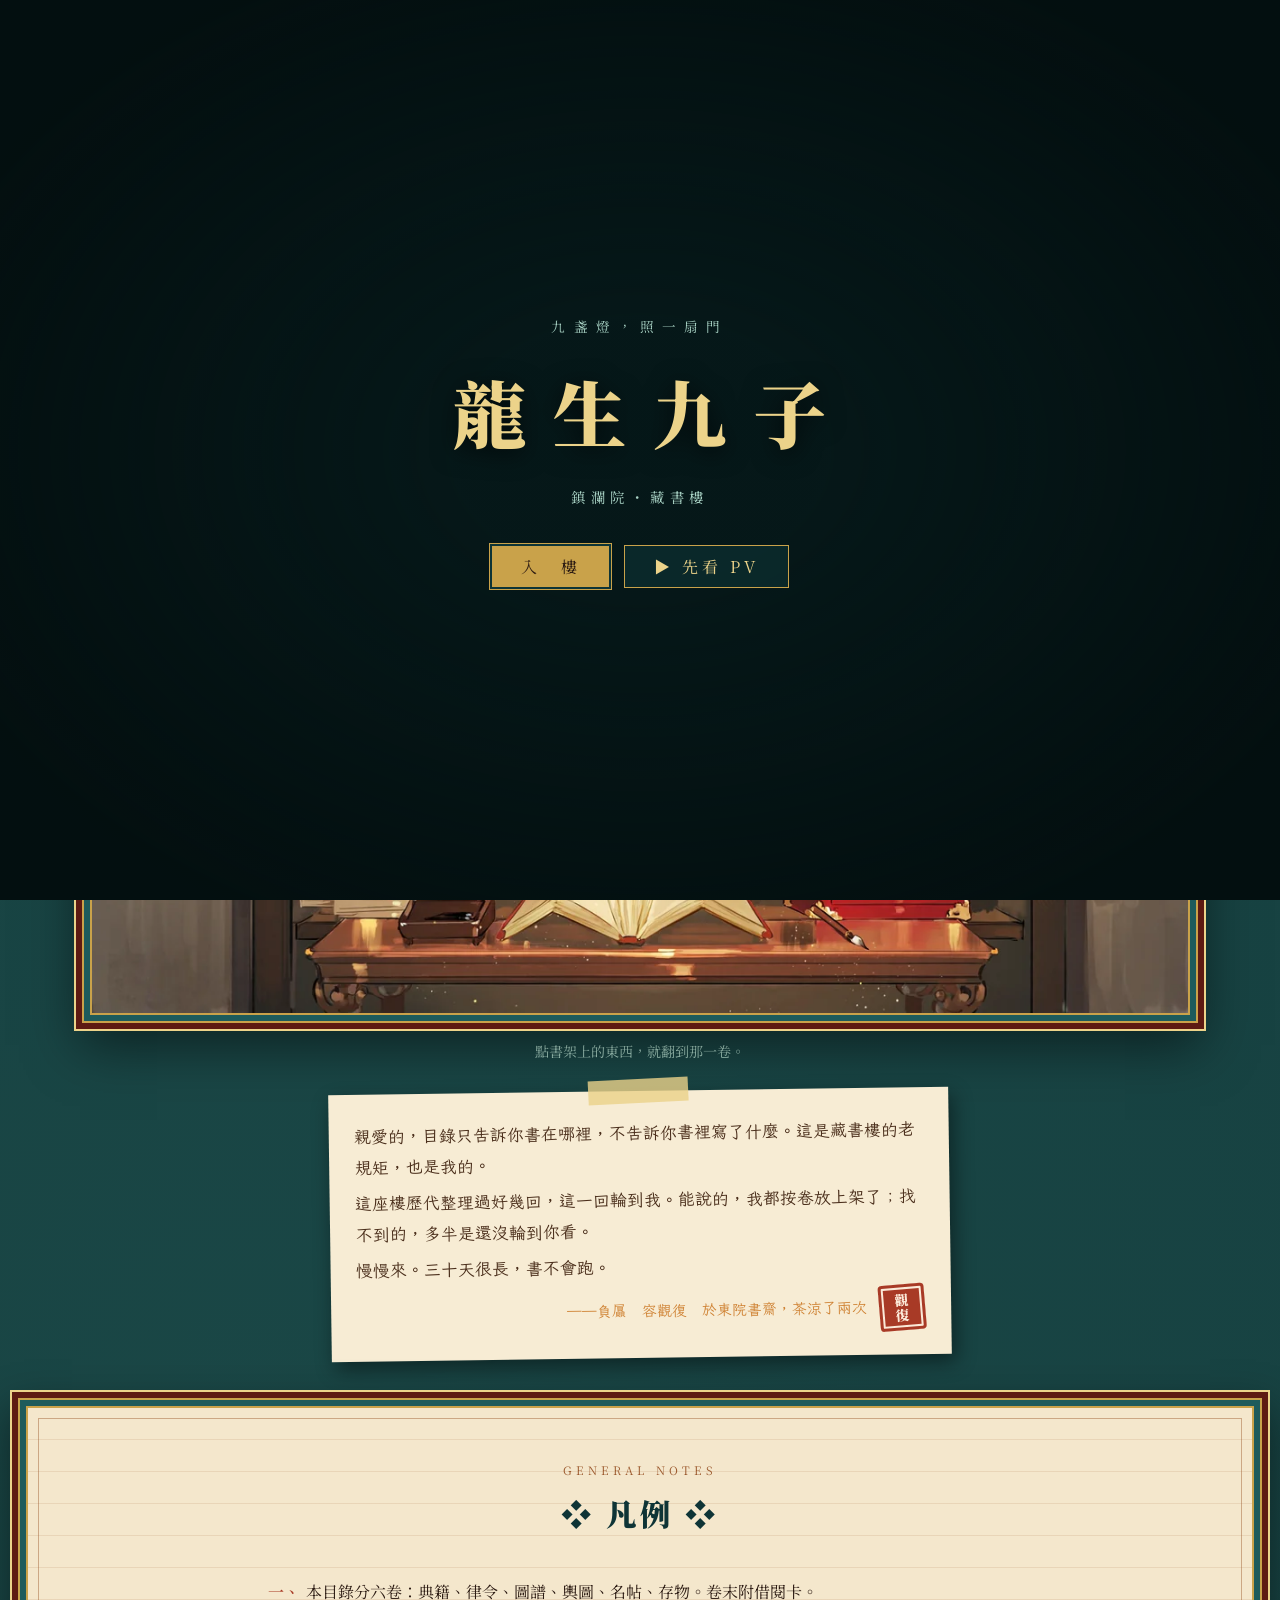
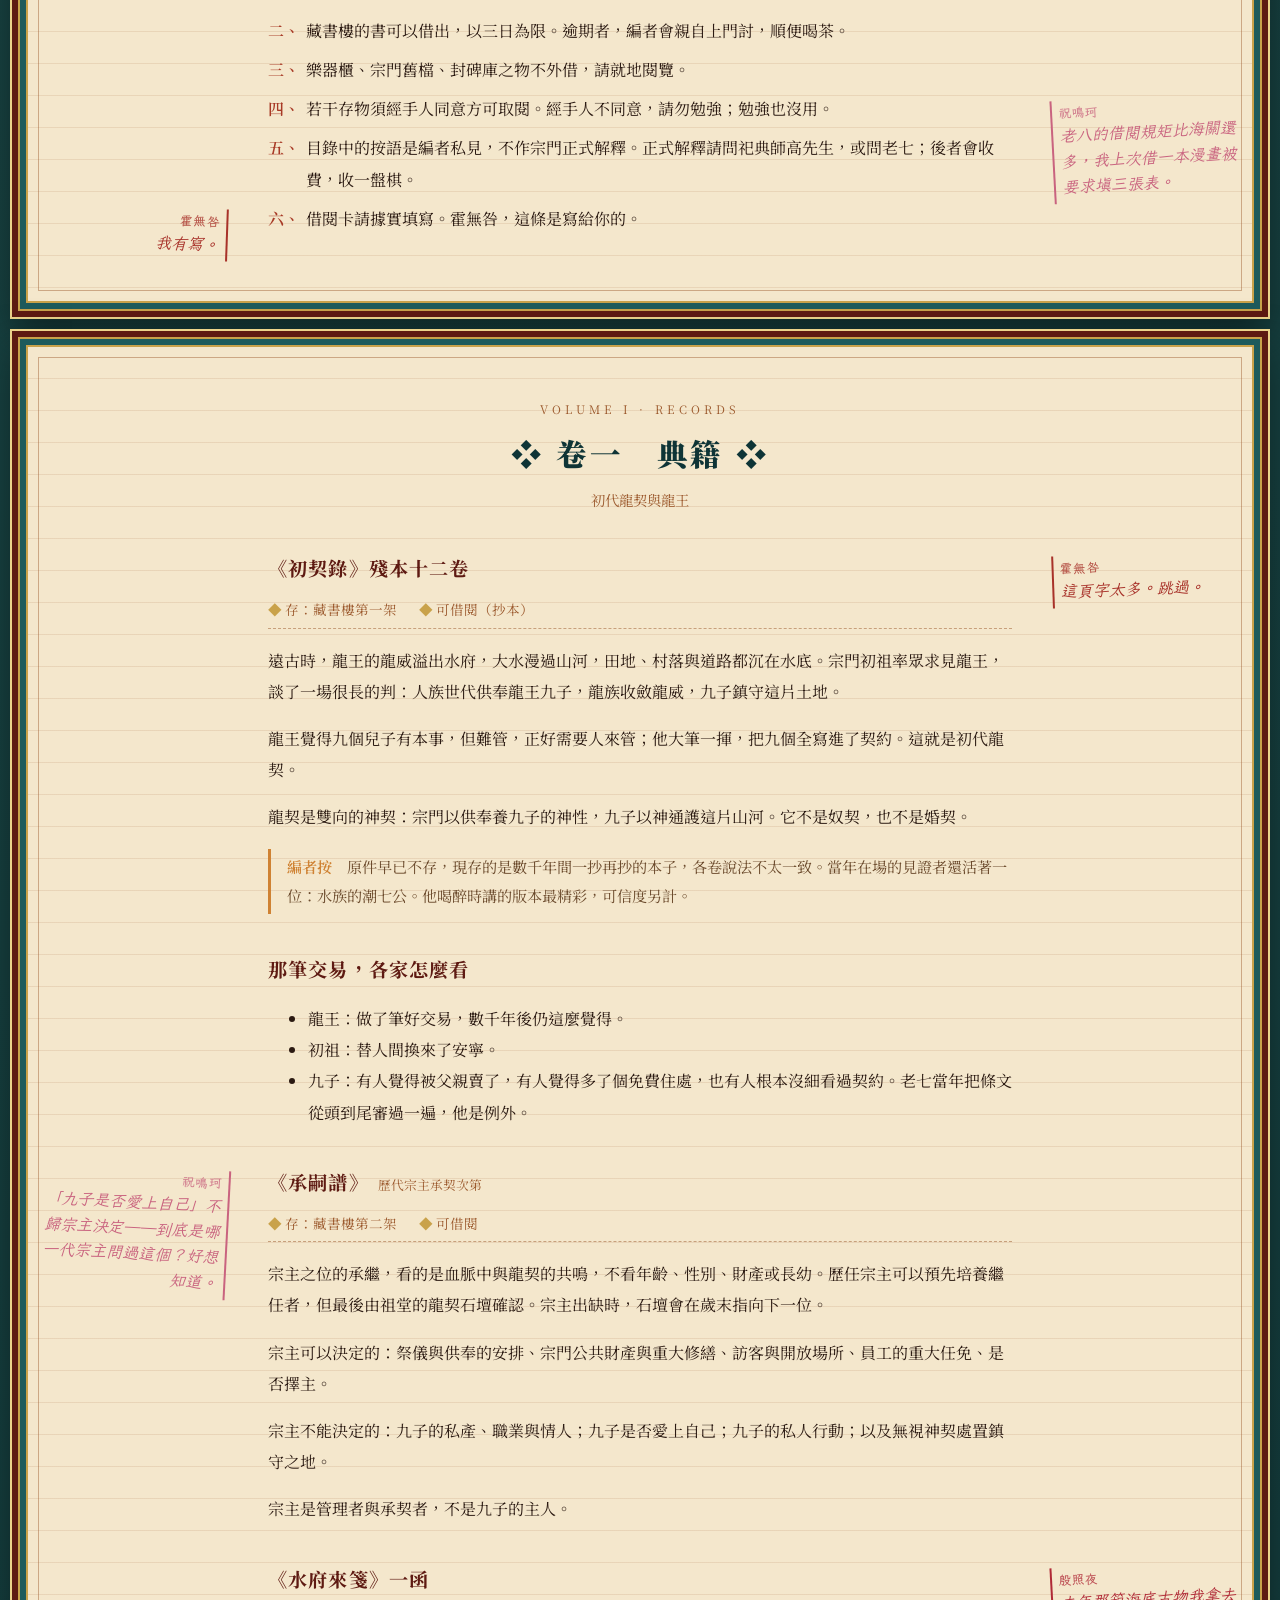
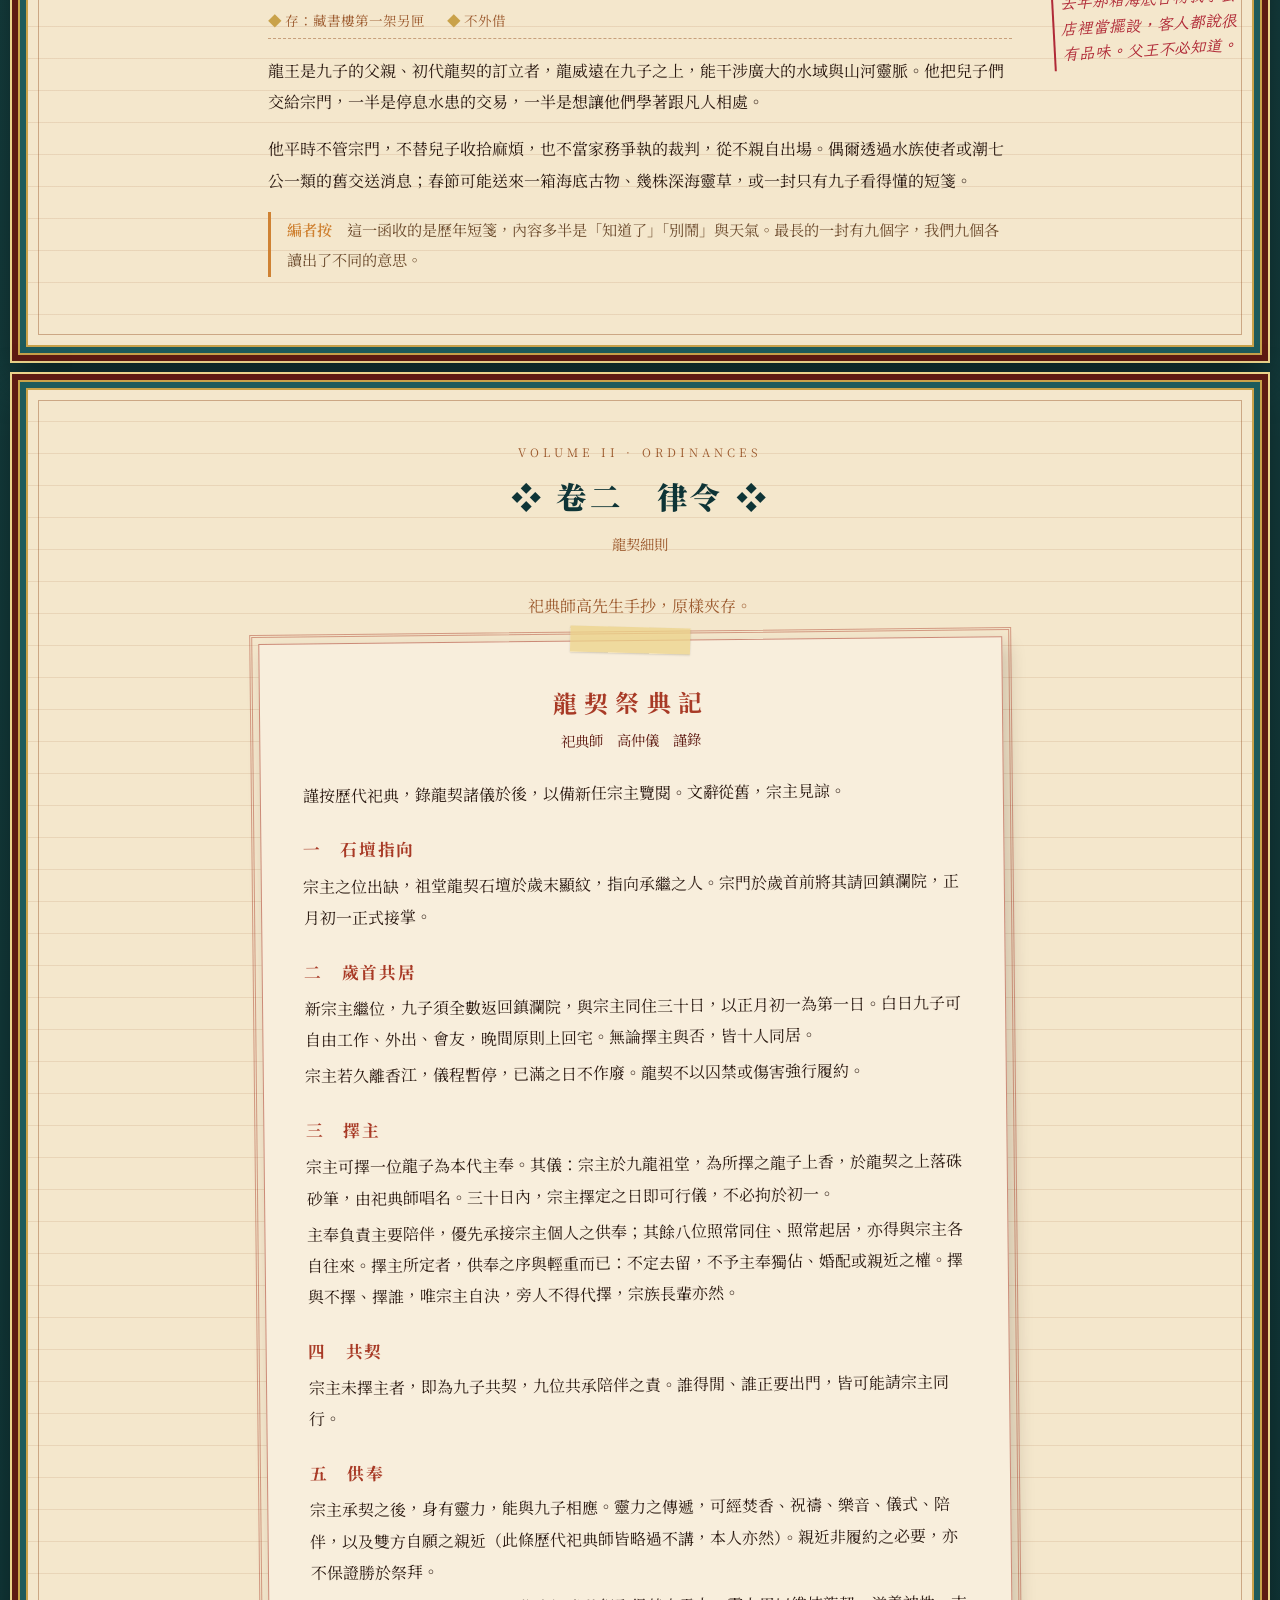
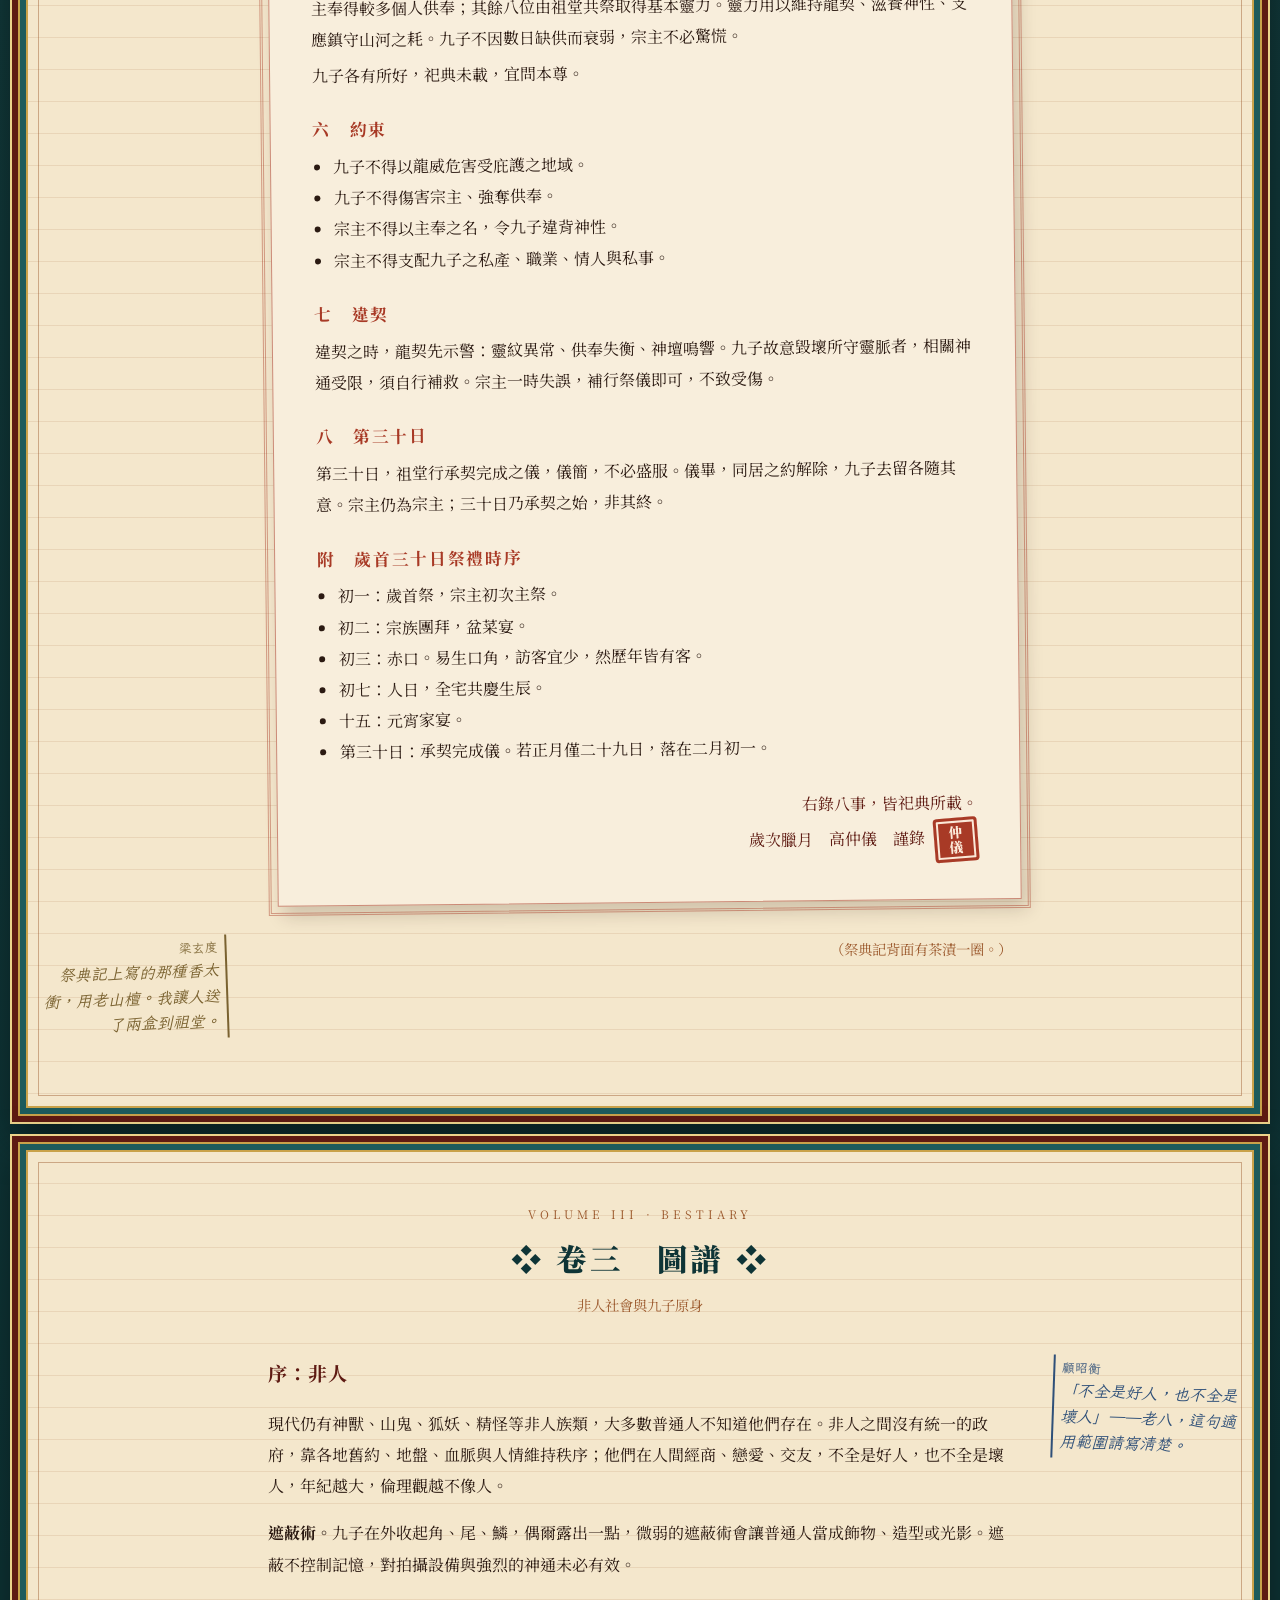
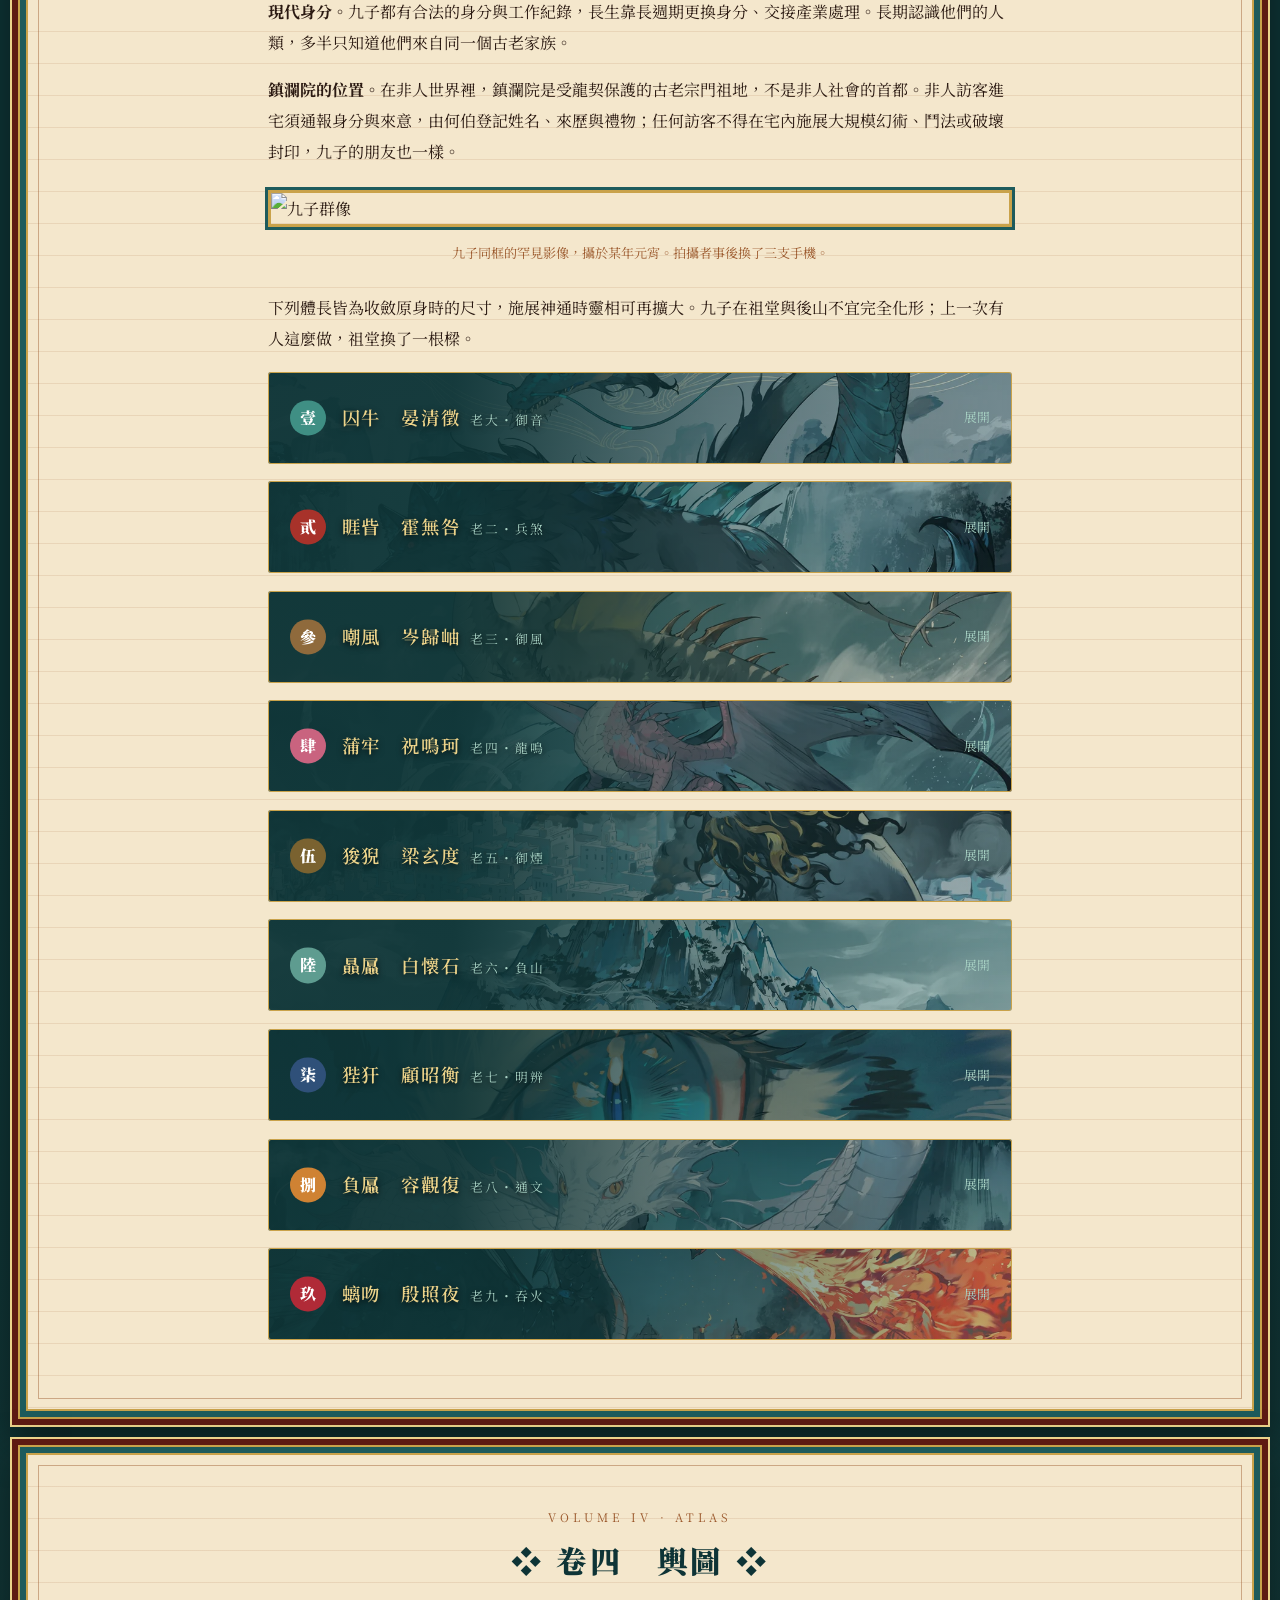
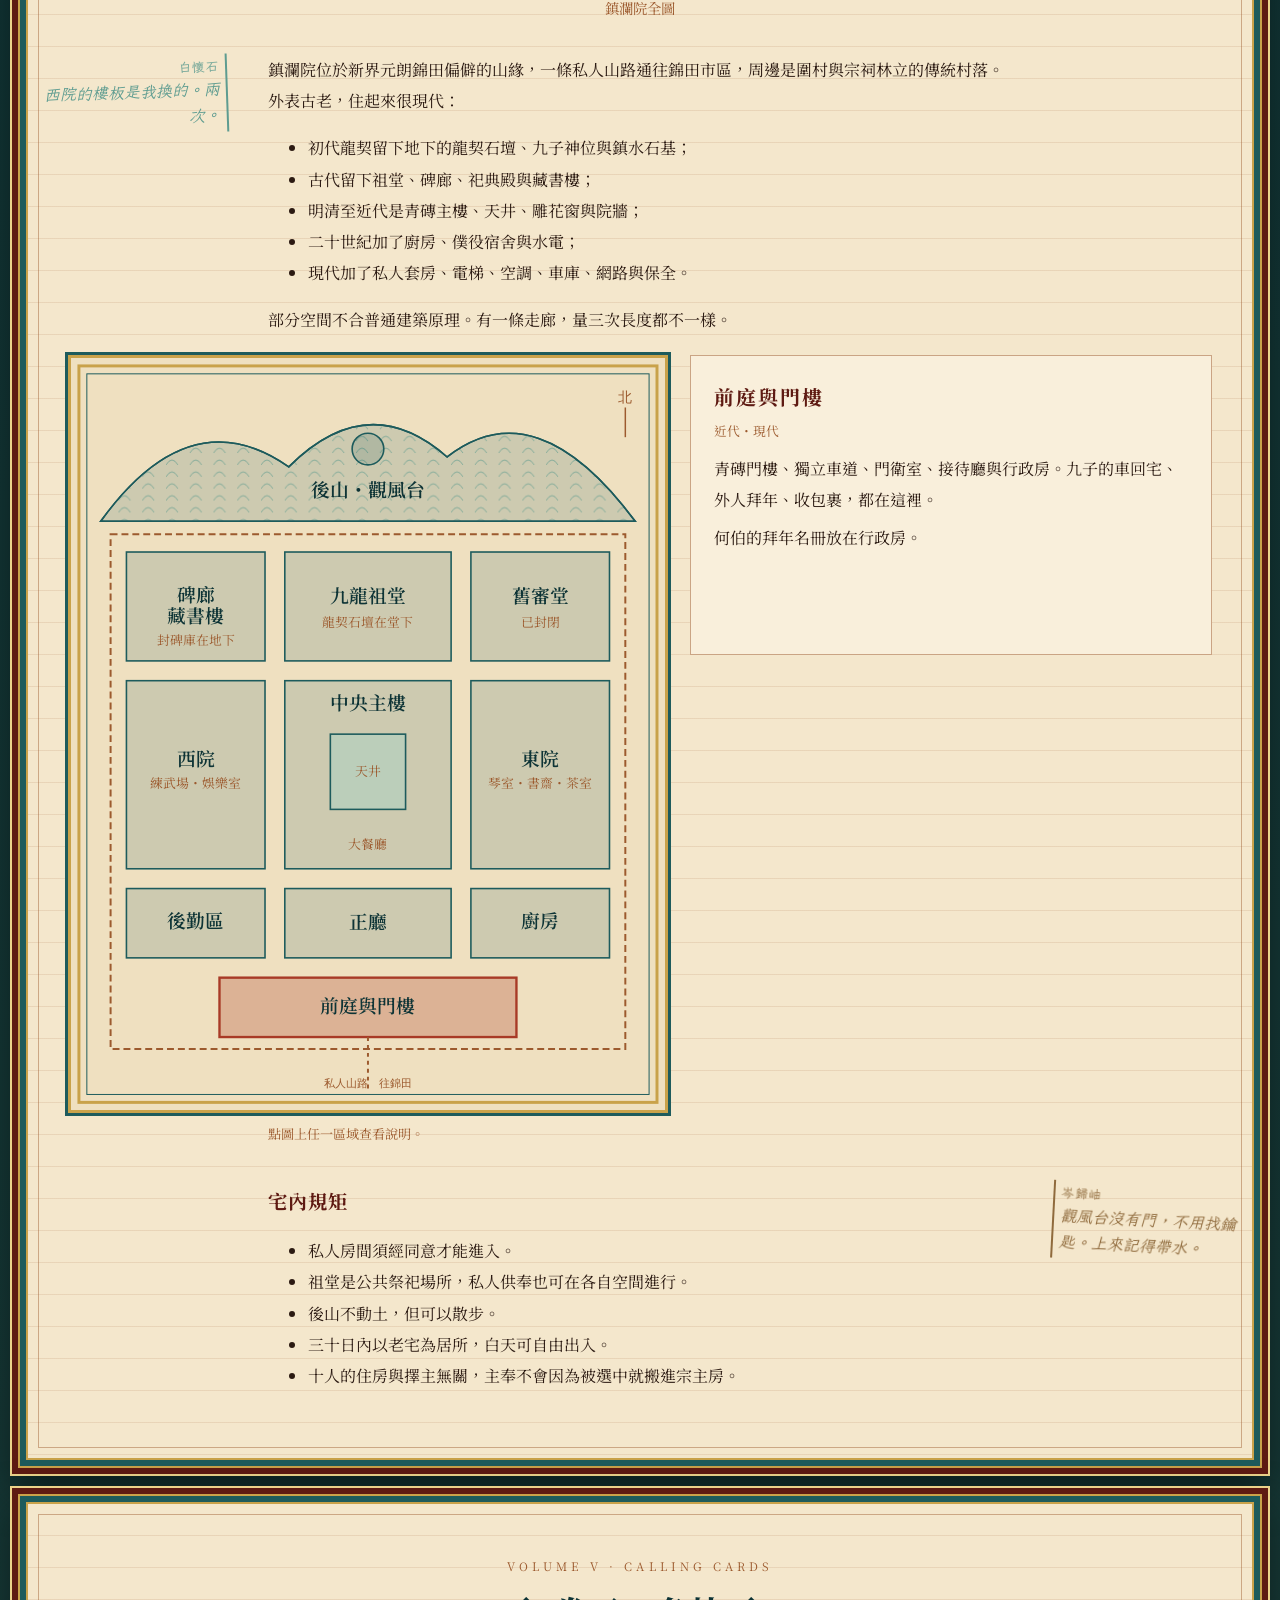
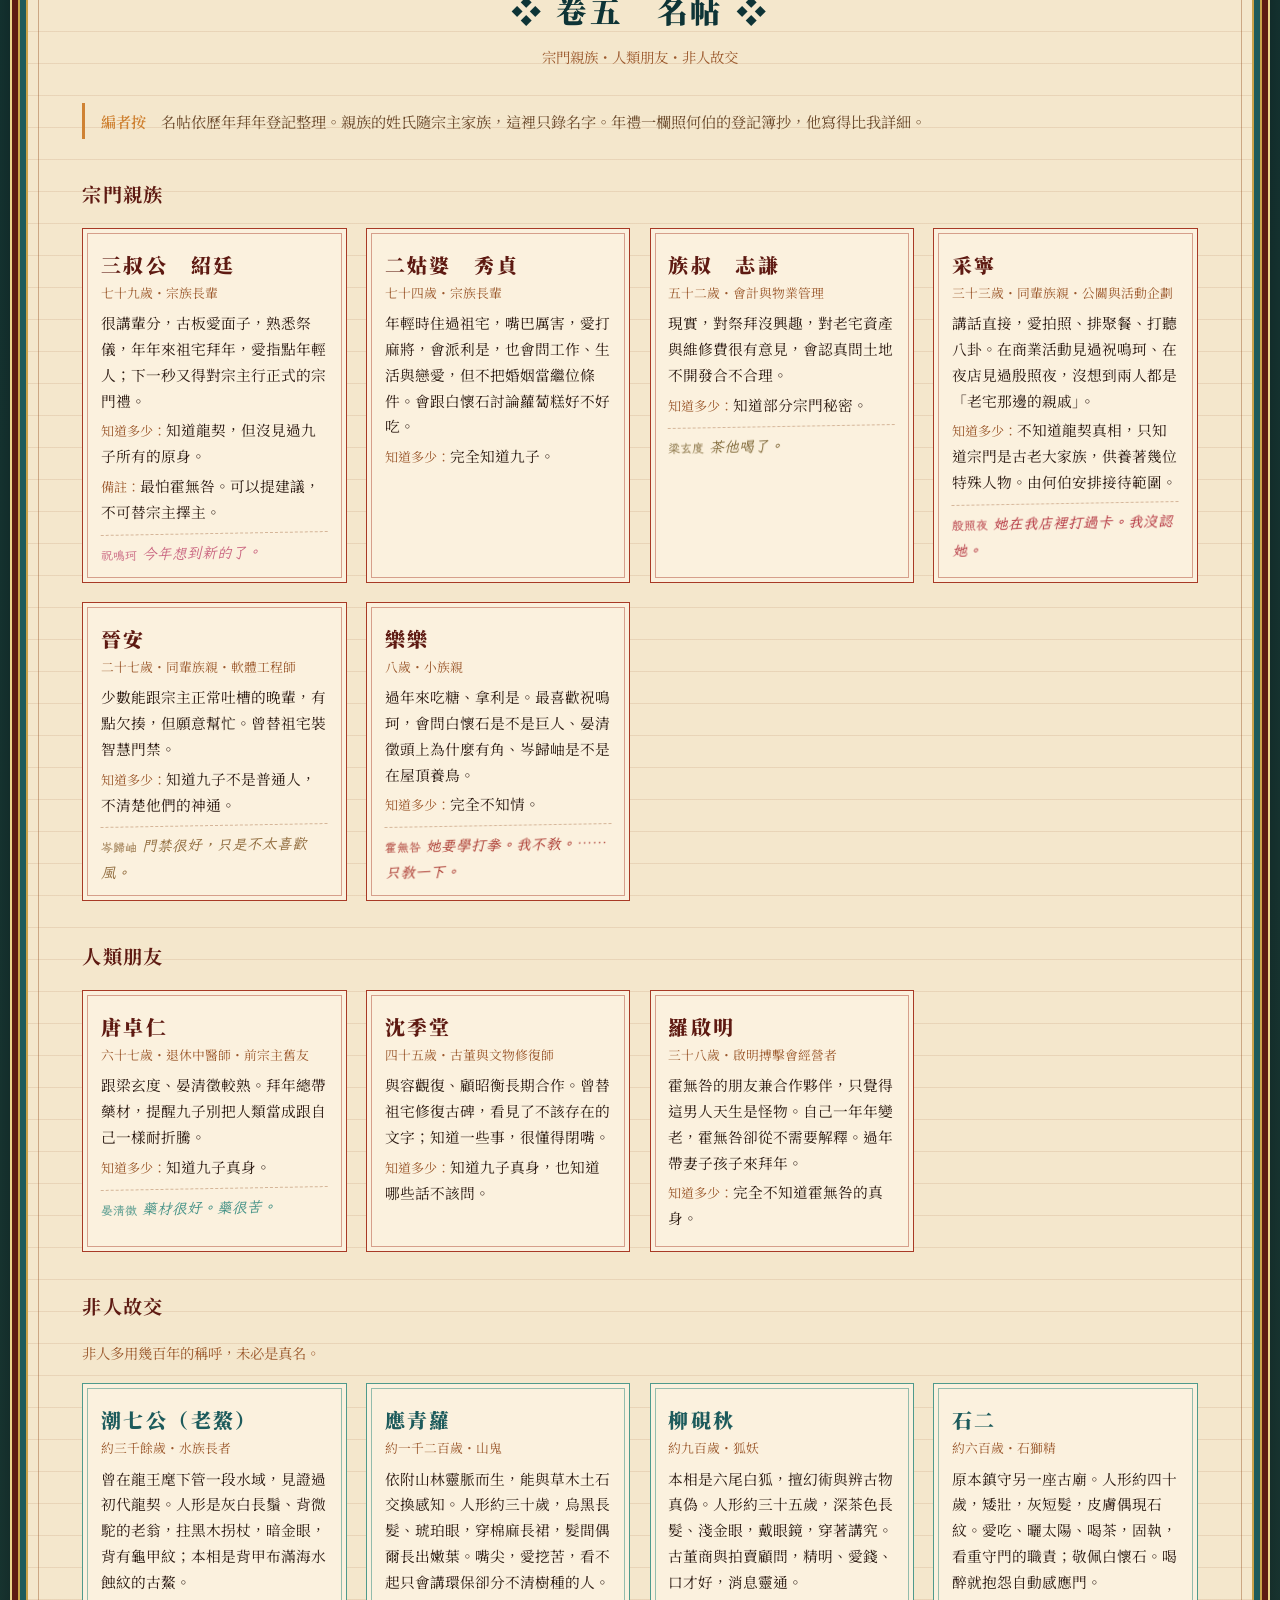
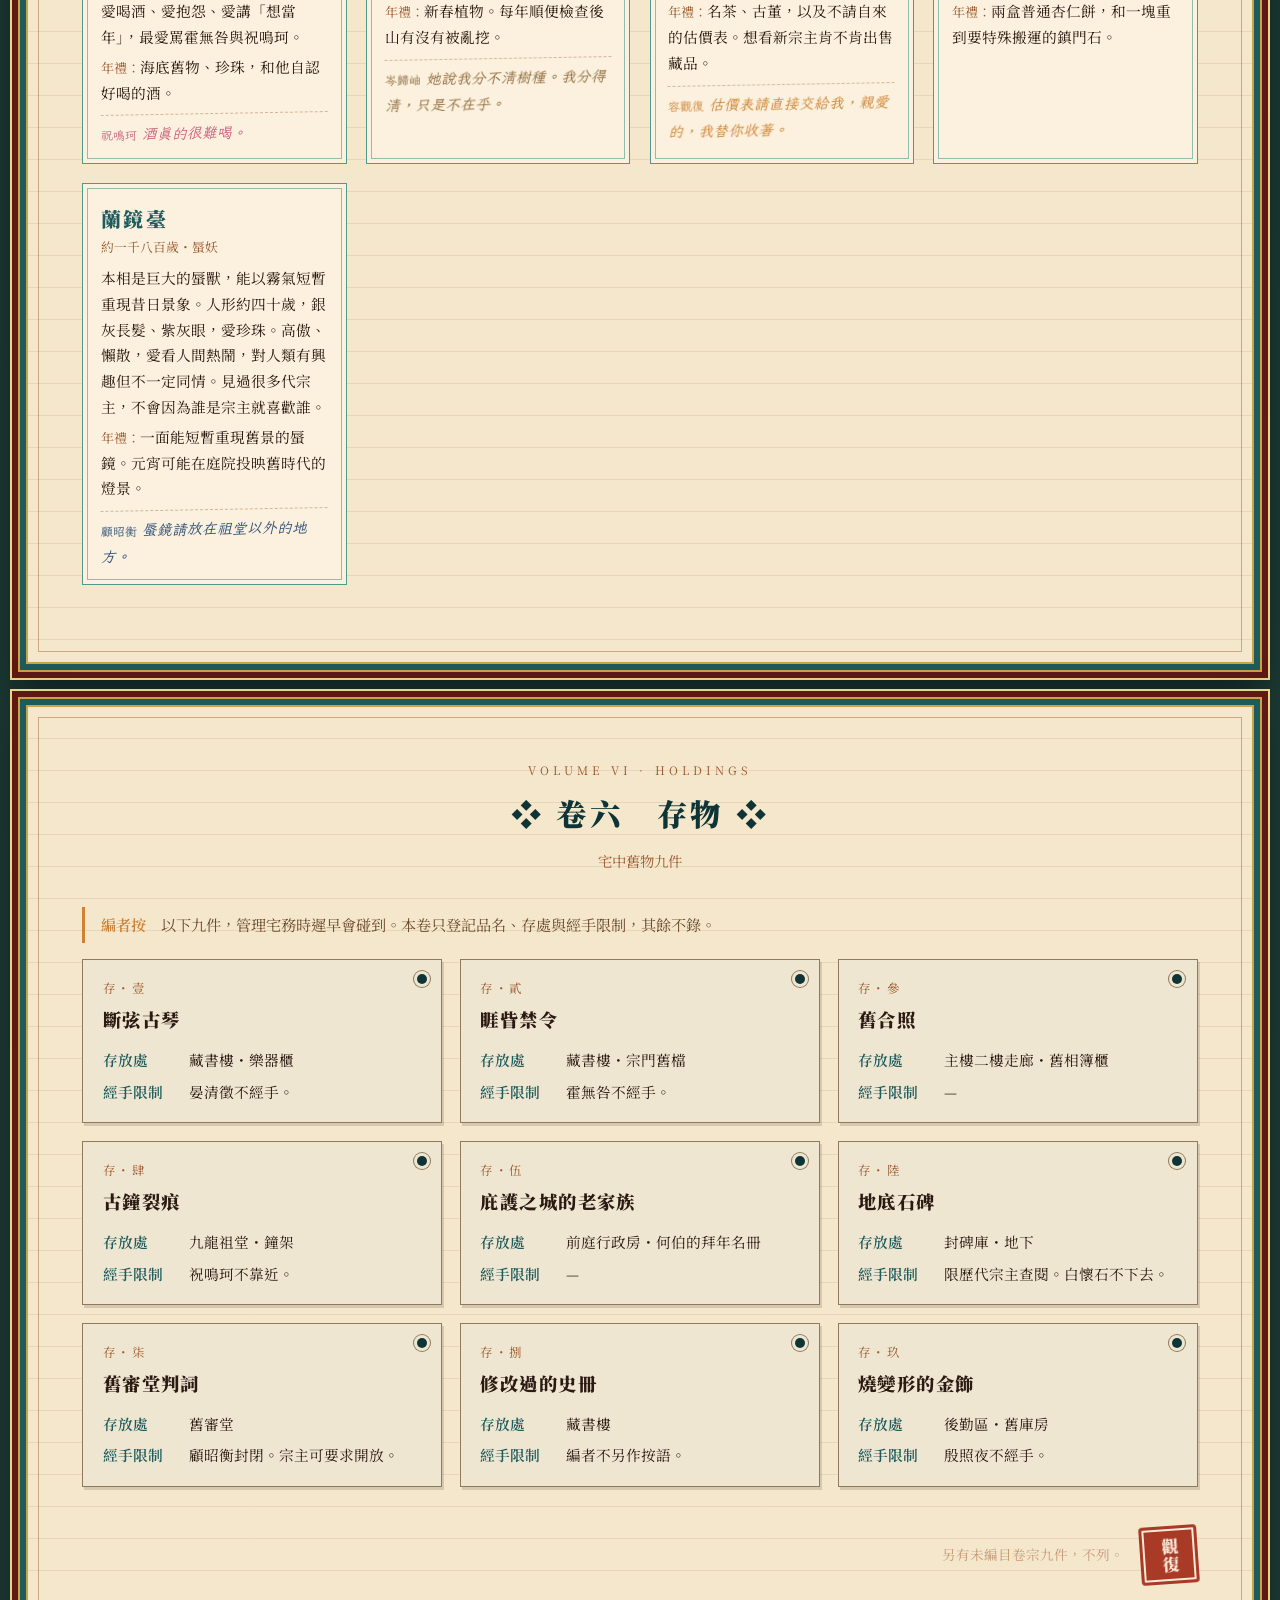
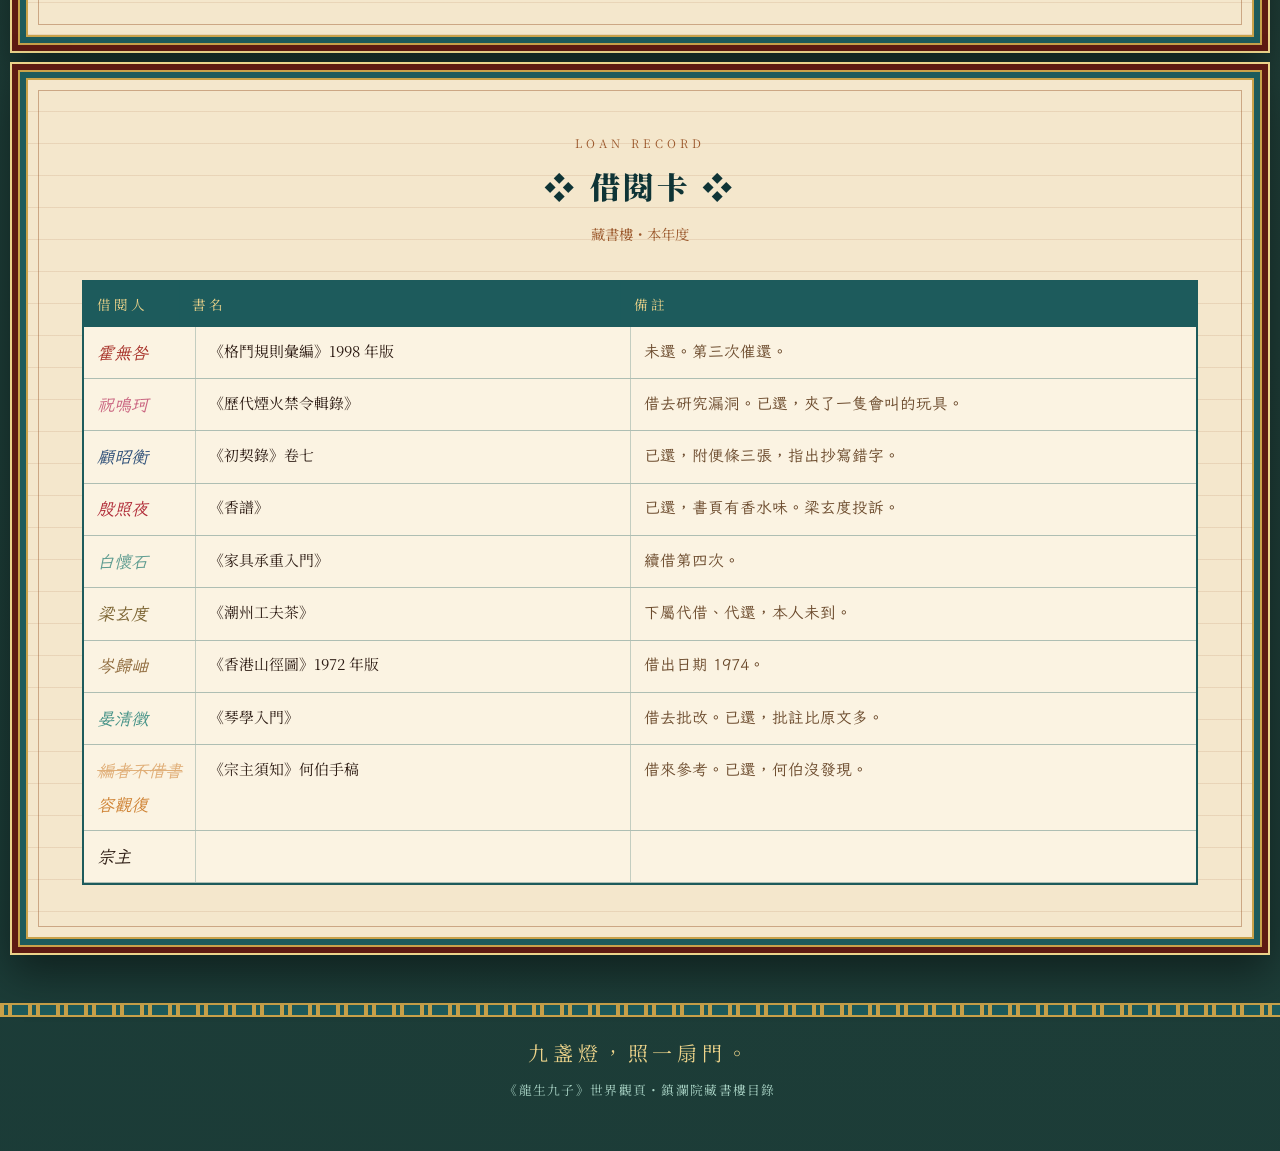
==== index.html @ 2987bbd2 "Add files via upload" ====
<!DOCTYPE html>
<html lang="zh-Hant">
<head>
<meta charset="utf-8">
<meta name="viewport" content="width=device-width, initial-scale=1">
<title>鎮瀾院藏書樓目錄｜龍生九子</title>
<link rel="preconnect" href="https://fonts.googleapis.com">
<link rel="preconnect" href="https://fonts.gstatic.com" crossorigin>
<link href="https://fonts.googleapis.com/css2?family=Noto+Serif+TC:wght@400;600;900&family=LXGW+WenKai+TC&display=swap" rel="stylesheet">
<style>
:root{
  --qing-d:#0e3436; --qing:#1d5b5c; --lv:#4f9a8c; --ci:#a9d3c5;
  --zhu-d:#5e1a12; --zhu:#a83a26; --ju:#d9783b;
  --gold:#c9a24a; --gold-l:#ecd38a;
  --paper:#f4e7cc; --ink:#2b1a12; --ochre:#9c5a2e;
  --serif:'Noto Serif TC','Songti TC','PMingLiU',serif;
  --hand:'LXGW WenKai TC','Kaiti TC','DFKai-SB',var(--serif);
}
*{box-sizing:border-box}
html{scroll-behavior:smooth}
body{
  margin:0;font-family:var(--serif);color:var(--ink);line-height:1.95;font-size:16px;
  background:
    radial-gradient(circle at 20% 10%,rgba(79,154,140,.18),transparent 40%),
    radial-gradient(circle at 80% 90%,rgba(201,162,74,.10),transparent 45%),
    var(--qing-d);
}
a{color:var(--zhu)}
img{max-width:100%;display:block}

/* ── 回紋帶 ── */
.huiwen{
  height:14px;margin:0;
  background:
    repeating-linear-gradient(90deg,var(--gold) 0 4px,transparent 4px 8px,var(--gold) 8px 12px,transparent 12px 28px),
    linear-gradient(var(--gold),var(--gold)) top/100% 2px no-repeat,
    linear-gradient(var(--gold),var(--gold)) bottom/100% 2px no-repeat,
    var(--qing);
}

/* ── 目錄導覽 ── */
nav.toc{
  position:sticky;top:0;z-index:20;background:rgba(14,52,54,.96);
  border-bottom:2px solid var(--gold);backdrop-filter:blur(4px);
}
nav.toc ul{list-style:none;margin:0 auto;padding:.5rem 1rem;display:flex;gap:.3rem 1.2rem;flex-wrap:wrap;justify-content:center;max-width:1100px}
nav.toc a{color:var(--gold-l);text-decoration:none;font-size:.92rem;letter-spacing:.08em;white-space:nowrap}
nav.toc a:hover{color:#fff}

/* ── 書頁：藻井式多層邊框 ── */
.book{max-width:1260px;margin:2.5rem auto 4rem;padding:0 1rem}
.page{
  position:relative;background:var(--paper);
  background-image:repeating-linear-gradient(transparent 0 31px,rgba(156,90,46,.13) 31px 32px);
  padding:3.2rem 240px;margin-bottom:2.6rem;
  border:2px solid var(--gold);
  box-shadow:
    0 0 0 6px var(--qing),
    0 0 0 8px var(--gold),
    0 0 0 14px var(--zhu-d),
    0 0 0 16px var(--gold-l),
    0 18px 40px 16px rgba(0,0,0,.45);
}
.page.wide{padding-left:3.4rem;padding-right:3.4rem}
.page::before{ /* 內框細線 */
  content:"";position:absolute;inset:10px;border:1px solid rgba(156,90,46,.45);pointer-events:none;
}

/* ── 標題 ── */
.sec-head{text-align:center;margin:0 0 2rem}
.sec-head .en{display:block;font-size:.72rem;letter-spacing:.35em;color:var(--ochre);text-transform:uppercase}
.sec-head h2{margin:.2rem 0 0;font-size:1.9rem;font-weight:900;color:var(--qing-d);letter-spacing:.12em}
.sec-head .sub{display:block;font-size:.9rem;color:var(--ochre);margin-top:.2rem}
h3{font-size:1.2rem;color:var(--zhu-d);margin:2.2rem 0 .6rem;letter-spacing:.06em}
h3 .meta{font-size:.8rem;font-weight:400;color:var(--ochre);margin-left:.6rem;letter-spacing:0}

/* ── 容觀復按語 ── */
.anyu{
  border-left:3px solid #cf8233;padding:.2rem 0 .2rem 1rem;margin:1rem 0;
  color:#6b4a2c;font-size:.95rem;
}
.anyu::before{content:"編者按　";color:#cf8233;font-weight:600}

/* ── 頁邊批註 ── */
.entry{position:relative}
.note{
  position:absolute;right:-245px;top:.2rem;width:205px;
  font-family:var(--hand);font-style:italic;font-size:1rem;line-height:1.6;
  color:var(--c);transform:rotate(var(--r,-2deg));
  padding:.2rem .4rem;border-left:2px solid var(--c);
}
.note.l{right:auto;left:-245px;border-left:none;border-right:2px solid var(--c);text-align:right}
.note b{display:block;font-style:normal;font-size:.78rem;opacity:.8;letter-spacing:.1em}

/* ── 硃砂方印 ── */
.seal{
  display:inline-grid;place-items:center;width:58px;height:58px;
  background:var(--zhu);color:#fbe9d8;font-weight:900;font-size:1.05rem;line-height:1.05;
  border-radius:4px;box-shadow:inset 0 0 0 3px var(--zhu),inset 0 0 0 5px #fbe9d8;
  writing-mode:vertical-rl;letter-spacing:.05em;transform:rotate(-4deg);user-select:none;
}

/* ── 封面 ── */
.cover{padding:0;overflow:hidden}
.cover .hero{position:relative;aspect-ratio:16/9;background:var(--qing-d)}
.cover .hero img{width:100%;height:100%;object-fit:cover;opacity:.92}
.cover .hero .wm{position:absolute;right:4%;bottom:6%;width:22%;opacity:.55;mix-blend-mode:screen}
.cover .hero::after{content:"";position:absolute;inset:0;background:linear-gradient(transparent 55%,rgba(14,52,54,.85))}
.cover .title{position:relative;padding:2.4rem 3.4rem 2.8rem;text-align:center}
.cover .title .en{font-size:.75rem;letter-spacing:.4em;color:var(--ochre)}
.cover .title h1{margin:.4rem 0 .2rem;font-size:2.7rem;font-weight:900;letter-spacing:.2em;color:var(--qing-d)}
.cover .title .by{color:var(--ochre);letter-spacing:.2em}
.cover .title .seal{position:absolute;right:3.4rem;top:2.2rem}
.preface{max-width:620px;margin:1.8rem auto 0;text-align:left;font-size:1.02rem}
.preface p{margin:.4rem 0}
.preface .sign{text-align:right;color:var(--ochre)}

/* ── 凡例 ── */
ol.fanli{counter-reset:f;list-style:none;padding:0}
ol.fanli li{counter-increment:f;padding-left:2.4rem;position:relative;margin:.5rem 0}
ol.fanli li::before{content:counter(f,cjk-ideographic) "、";position:absolute;left:0;color:var(--zhu);font-weight:600}

/* ── 書目條 ── */
.biblio{display:flex;flex-wrap:wrap;gap:.2rem 1.4rem;font-size:.85rem;color:var(--ochre);border-bottom:1px dashed rgba(156,90,46,.5);padding-bottom:.3rem;margin-bottom:.6rem}
.biblio span::before{content:"◆ ";color:var(--gold)}

/* ── 卷二夾頁：朱絲欄 ── */
.jiaye{
  position:relative;margin:1.2rem 0 0;padding:2.4rem 2.6rem 2rem;
  background:#f8eedc;
  border:1px solid rgba(168,58,38,.55);outline:3px double rgba(168,58,38,.45);outline-offset:6px;
  transform:rotate(-.6deg);box-shadow:6px 10px 18px rgba(43,26,18,.18);
}
.jiaye::before{ /* 紙膠帶 */
  content:"";position:absolute;top:-14px;left:50%;width:120px;height:26px;margin-left:-60px;
  background:rgba(236,211,138,.75);transform:rotate(2deg);box-shadow:0 1px 2px rgba(0,0,0,.15);
}
.jiaye .clip{font-size:.8rem;color:var(--ochre);text-align:right;margin:-1rem 0 1rem}
.jiaye h3.jt{text-align:center;font-size:1.5rem;color:var(--zhu);letter-spacing:.3em;margin:0}
.jiaye .jt-by{text-align:center;color:var(--zhu-d);font-size:.9rem;margin-bottom:1.4rem}
.jiaye h4{color:var(--zhu);margin:1.4rem 0 .3rem;font-size:1.05rem;letter-spacing:.1em}
.jiaye p{margin:.3rem 0}
.jiaye .colophon{text-align:right;margin-top:1.6rem;color:var(--zhu-d)}
.jiaye .colophon .seal{width:44px;height:44px;font-size:.85rem;vertical-align:middle;margin-left:.6rem}
.jiaye ul{margin:.3rem 0;padding-left:1.3rem}

/* ── 卷三：卷軸 ── */
.group-img{margin:1.4rem 0 .4rem;border:3px solid var(--gold);box-shadow:0 0 0 3px var(--qing)}
.caption{font-size:.82rem;color:var(--ochre);text-align:center;margin-bottom:1.6rem}
details.scroll{position:relative;margin:1.1rem 0}
details.scroll>summary{
  list-style:none;cursor:pointer;position:relative;padding:.75rem 1.4rem .75rem 4.6rem;
  background:linear-gradient(180deg,#123f41,var(--qing-d));color:var(--gold-l);
  border-radius:3px;border:1px solid var(--gold);
  box-shadow:inset 0 0 0 3px var(--qing-d),inset 0 0 0 4px rgba(201,162,74,.5);
}
details.scroll>summary::-webkit-details-marker{display:none}
details.scroll>summary::before,details.scroll>summary::after{ /* 軸頭 */
  content:"";position:absolute;top:50%;width:14px;height:56px;margin-top:-28px;border-radius:7px;
  background:linear-gradient(90deg,var(--zhu-d),var(--zhu),var(--zhu-d));box-shadow:0 0 0 2px var(--gold);
}
details.scroll>summary::before{left:-8px}
details.scroll>summary::after{right:-8px}
details.scroll .num{position:absolute;left:1.4rem;top:50%;transform:translateY(-50%);width:2.2rem;height:2.2rem;display:grid;place-items:center;border-radius:50%;background:var(--c);color:#fff;font-weight:900}
details.scroll .nm{font-size:1.15rem;font-weight:600;letter-spacing:.1em}
details.scroll .nm small{font-size:.8rem;color:var(--ci);margin-left:.6rem;font-weight:400}
details.scroll .hint{float:right;font-size:.8rem;color:var(--ci)}
details.scroll[open] .hint::after{content:"捲起"}
details.scroll:not([open]) .hint::after{content:"展開"}
.scroll-body{
  margin:0 .6rem;padding:1.6rem 1.6rem 1.2rem;background:#f9efdb;
  border:1px solid rgba(156,90,46,.4);border-top:none;
  animation:unroll .45s ease-out;transform-origin:top;
}
@keyframes unroll{from{opacity:0;transform:scaleY(.85)}to{opacity:1;transform:none}}
.scroll-grid{display:grid;grid-template-columns:170px 1fr;gap:1.4rem}
.scroll-grid .por{border:2px solid var(--c);box-shadow:0 0 0 3px #f9efdb,0 0 0 4px var(--gold)}
.scroll-grid .form{grid-column:1/-1;border:2px solid var(--gold)}
dl.spec{margin:0;display:grid;grid-template-columns:6.5em 1fr;gap:.3rem .8rem}
dl.spec dt{color:var(--c);font-weight:600}
dl.spec dd{margin:0}
.jiuzhang{margin-top:1rem;padding-top:.6rem;border-top:1px dashed rgba(156,90,46,.5)}
.jiuzhang h5{margin:0 0 .3rem;color:var(--ochre);font-size:.9rem;letter-spacing:.2em}
.jiuzhang ul{margin:0;padding-left:1.2rem}
.scroll-note{font-family:var(--hand);font-style:italic;color:var(--c2);margin-top:.9rem;font-size:1rem}
.scroll-note b{font-style:normal;font-size:.8rem;opacity:.8;margin-right:.4rem}

/* ── 卷四：輿圖 ── */
.map-wrap{margin:0 -200px;display:grid;grid-template-columns:minmax(0,1.15fr) minmax(0,1fr);gap:1.4rem;align-items:start;margin-top:1.2rem}
.map-wrap svg{width:100%;height:auto;background:#efe0c0;border:3px solid var(--gold);box-shadow:0 0 0 3px var(--qing)}
.zone{cursor:pointer}
.zone rect,.zone path,.zone circle{fill:rgba(29,91,92,.16);stroke:var(--qing);stroke-width:1.6;transition:fill .2s}
.zone:hover rect,.zone:hover path,.zone:hover circle{fill:rgba(201,162,74,.35)}
.zone.on rect,.zone.on path,.zone.on circle{fill:rgba(168,58,38,.28);stroke:var(--zhu);stroke-width:2.4}
.zone text{font-family:var(--serif);font-size:19px;fill:var(--qing-d);font-weight:600;text-anchor:middle;pointer-events:none}
.zone text.s{font-size:13px;font-weight:400;fill:var(--ochre)}
.map-panel{background:#f9efdb;border:1px solid rgba(156,90,46,.5);padding:1.3rem 1.4rem;min-height:300px;position:sticky;top:4rem}
.map-panel h4{margin:0 0 .2rem;color:var(--zhu-d);font-size:1.25rem;letter-spacing:.1em}
.map-panel .era{font-size:.8rem;color:var(--ochre);margin-bottom:.6rem}
.map-panel p{margin:.4rem 0}
.map-panel .rooms{margin-top:.8rem;font-size:.92rem}
.map-panel .rooms b{color:var(--qing)}
.map-tip{font-size:.82rem;color:var(--ochre);margin-top:.5rem}

/* ── 卷五：名帖 ── */
.cards{display:grid;grid-template-columns:repeat(auto-fill,minmax(250px,1fr));gap:1.2rem;margin:1rem 0 1.6rem}
.mingtie{
  position:relative;background:#fbf1de;padding:1.1rem 1.1rem 1rem;
  border:1px solid var(--zhu);box-shadow:inset 0 0 0 4px #fbf1de,inset 0 0 0 5px rgba(168,58,38,.45);
  font-size:.92rem;line-height:1.75;
}
.mingtie.fei{border-color:var(--lv);box-shadow:inset 0 0 0 4px #fbf1de,inset 0 0 0 5px rgba(79,154,140,.6)}
.mingtie .n{font-size:1.25rem;font-weight:900;color:var(--zhu-d);letter-spacing:.12em}
.mingtie.fei .n{color:var(--qing)}
.mingtie .a{font-size:.8rem;color:var(--ochre);margin-bottom:.4rem}
.mingtie p{margin:.25rem 0}
.mingtie .k{color:var(--ochre);font-size:.82rem}
.mingtie .hn{font-family:var(--hand);font-style:italic;color:var(--c);border-top:1px dashed rgba(156,90,46,.4);margin-top:.5rem;padding-top:.4rem;transform:rotate(-1deg)}
.mingtie .hn b{font-style:normal;font-size:.75rem;opacity:.8;margin-right:.3rem}

/* ── 卷六：登記卡 ── */
.reg{display:grid;grid-template-columns:repeat(auto-fill,minmax(280px,1fr));gap:1.1rem;margin-top:1rem}
.regcard{
  position:relative;background:#efe6d2;padding:1rem 1.1rem 1rem 1.2rem;
  border:1px solid #8f7b5c;box-shadow:2px 3px 0 rgba(43,26,18,.15);font-size:.92rem;
}
.regcard::after{content:"";position:absolute;top:.9rem;right:.9rem;width:10px;height:10px;border-radius:50%;background:var(--qing-d);box-shadow:0 0 0 3px #efe6d2,0 0 0 4px #8f7b5c}
.regcard .no{font-size:.78rem;letter-spacing:.2em;color:var(--ochre)}
.regcard .pm{font-size:1.15rem;font-weight:900;color:var(--ink);margin:.1rem 0 .5rem;letter-spacing:.08em}
.regcard dl{margin:0;display:grid;grid-template-columns:5.2em 1fr;gap:.2rem .6rem}
.regcard dt{color:var(--qing);font-weight:600}
.regcard dd{margin:0}
.unlisted{margin-top:2.4rem;display:flex;align-items:center;justify-content:flex-end;gap:1rem;color:rgba(156,90,46,.55);font-size:.85rem}
.unlisted .seal{cursor:pointer;opacity:.8;transition:transform .15s}
.unlisted .seal:active{transform:rotate(-4deg) scale(.94)}
.unlisted .seal.shake{animation:shake .3s}
@keyframes shake{25%{transform:rotate(-8deg)}75%{transform:rotate(2deg)}}

/* ── 未編目 ── */
#hidden{display:none}
#hidden.show{display:block}
.warn{background:var(--zhu-d);color:var(--paper);padding:1.4rem 1.6rem;text-align:center;border:2px solid var(--gold)}
.warn button{margin-top:.8rem;font-family:var(--serif);font-size:1rem;background:var(--gold);color:var(--ink);border:none;padding:.4rem 1.6rem;cursor:pointer;letter-spacing:.2em}
#secret{display:none}
#secret.show{display:block}
.page.dark{background:#1a1410;background-image:repeating-linear-gradient(transparent 0 31px,rgba(201,162,74,.08) 31px 32px);color:#e9dcc0}
.page.dark .sec-head h2{color:var(--gold-l)}
.page.dark h3{color:#e0a074}
.page.dark .anyu{color:#d9b48a}
.secret-entry{margin:1.6rem 0;padding-bottom:1.2rem;border-bottom:1px solid rgba(201,162,74,.25)}
.secret-entry .src{font-size:.8rem;color:var(--gold);letter-spacing:.15em}

/* ── 借閱卡 ── */
.loan{border:2px solid var(--qing);background:#fbf3e2;margin-top:1rem}
.loan .row{display:grid;grid-template-columns:7em 1fr 1.3fr;border-bottom:1px solid rgba(29,91,92,.35)}
.loan .row>div{padding:.55rem .8rem;border-right:1px solid rgba(29,91,92,.25)}
.loan .row>div:last-child{border-right:none}
.loan .hd{background:var(--qing);color:var(--gold-l);font-size:.85rem;letter-spacing:.2em}
.loan .who{font-family:var(--hand);font-size:1.08rem;color:var(--c);font-style:italic}
.loan .bk{font-size:.93rem}
.loan .rm{font-family:var(--hand);font-size:.98rem;color:#6b4a2c}
.loan .strike{text-decoration:line-through;opacity:.6}

/* ── 頁尾 ── */
footer{text-align:center;color:var(--gold-l);padding:1rem 1rem 3rem;letter-spacing:.3em}
footer .hook{font-size:1.25rem}
footer small{display:block;color:var(--ci);letter-spacing:.1em;margin-top:.4rem;font-size:.8rem}

/* 漸顯 */
.fade{opacity:0;transform:translateY(14px);transition:opacity .7s,transform .7s}
.fade.in{opacity:1;transform:none}

/* ── 窄螢幕 ── */
@media (max-width:1000px){
  .page{padding:2.4rem 1.6rem}
  .note,.note.l{position:static;width:auto;margin:.6rem 0 1rem 1rem;transform:rotate(-1deg);text-align:left;border-right:none;border-left:2px solid var(--c)}
  .map-wrap{grid-template-columns:1fr;margin:0}
  .map-panel{position:static}
}
@media (max-width:600px){
  .scroll-grid{grid-template-columns:1fr}
  .scroll-grid .por{max-width:180px}
  dl.spec{grid-template-columns:1fr}
  dl.spec dt{margin-top:.4rem}
  .cover .title{padding:2rem 1.2rem}
  .cover .title h1{font-size:2rem;letter-spacing:.1em}
  .cover .title .seal{position:static;margin-top:1rem}
  .loan .row{grid-template-columns:1fr}
  .loan .row>div{border-right:none}
  .jiaye{padding:2rem 1.2rem 1.6rem}
}

/* ═════ 開場 ═════ */
body.locked{overflow:hidden}
#gate{position:fixed;inset:0;z-index:100;display:grid;place-items:center;background:#06191a;transition:opacity 1.1s}
#gate.gone{opacity:0;pointer-events:none}
#gate .g-bg{position:absolute;inset:0;background:url('https://cdn.caveduck.io/cdn-cgi/image/f=auto,w=1200/charim/8fd3fd0f-4045-405a-bbc8-6aa8072833b6?v=6d16c0') center/cover;filter:brightness(.55);animation:slowzoom 18s ease-out forwards}
#gate .g-bg::after{content:"";position:absolute;inset:0;background:radial-gradient(ellipse at center,rgba(6,25,26,.1) 20%,rgba(6,25,26,.88) 85%)}
@keyframes slowzoom{from{transform:scale(1.12)}to{transform:scale(1)}}
#gate .g-in{position:relative;text-align:center;color:var(--paper);padding:2rem 1rem}
.g-sub{font-size:.85rem;letter-spacing:.6em;color:var(--ci);opacity:0;animation:fadein 1.4s .4s forwards}
.g-title{font-size:clamp(2.6rem,9vw,4.6rem);font-weight:900;letter-spacing:.35em;margin-right:-.35em;color:var(--gold-l);text-shadow:0 4px 24px rgba(0,0,0,.7);opacity:0;animation:fadein 1.6s .9s forwards}
.g-sub2{font-size:.9rem;letter-spacing:.4em;color:var(--ci);opacity:0;animation:fadein 1.4s 1.6s forwards}
.g-btns{display:flex;gap:1rem;justify-content:center;flex-wrap:wrap;margin-top:2.2rem;opacity:0;animation:fadein 1.2s 2.2s forwards}
@keyframes fadein{to{opacity:1}}
.g-btn{font-family:var(--serif);font-size:1rem;letter-spacing:.25em;padding:.55rem 1.8rem;background:var(--gold);color:var(--ink);border:none;cursor:pointer;box-shadow:0 0 0 2px var(--qing-d),0 0 0 3px var(--gold)}
.g-btn.ghost{background:rgba(14,52,54,.6);color:var(--gold-l);box-shadow:0 0 0 1px var(--gold)}
.g-btn:hover{filter:brightness(1.12)}
#pv{position:fixed;inset:0;z-index:120;background:rgba(3,12,13,.93);display:none;place-items:center}
#pv.show{display:grid}
#pv .box{width:min(960px,92vw)}
#pv .frame{position:relative;aspect-ratio:16/9;border:2px solid var(--gold)}
#pv iframe{position:absolute;inset:0;width:100%;height:100%;border:0}
#pv .row{display:flex;justify-content:space-between;align-items:center;margin-top:1rem;font-size:.9rem}
#pv a{color:var(--gold-l)}
nav.toc .pvbtn{background:none;border:1px solid var(--gold);color:var(--gold-l);font-family:var(--serif);font-size:.85rem;padding:0 .6rem;cursor:pointer}

/* ═════ 藏書樓入口 ═════ */
.hall{margin:0 auto 3rem;max-width:1100px;text-align:center;color:var(--paper)}
.hall-head .en{font-size:.72rem;letter-spacing:.45em;color:var(--ci)}
.hall-head h1{margin:.3rem 0 .1rem;font-size:2.2rem;font-weight:900;letter-spacing:.18em;color:var(--gold-l)}
.hall-head .by{color:#e0a074;letter-spacing:.25em;font-size:.95rem;margin-bottom:1.4rem}
.shelfpic{position:relative;border:2px solid var(--gold);box-shadow:0 0 0 6px var(--qing),0 0 0 8px var(--gold),0 0 0 14px var(--zhu-d),0 0 0 16px var(--gold-l),0 20px 50px 10px rgba(0,0,0,.5)}
.shelfpic img{width:100%;height:auto;display:block}
.hot{position:absolute;display:block;border-radius:8px;outline:none;transition:box-shadow .25s,background .25s;text-decoration:none}
.hot i{position:absolute;left:50%;top:50%;width:12px;height:12px;margin:-6px 0 0 -6px;border-radius:50%;background:var(--gold-l);box-shadow:0 0 0 3px rgba(236,211,138,.35),0 0 14px 4px rgba(236,211,138,.6);animation:breathe 2.6s ease-in-out infinite;pointer-events:none}
@keyframes breathe{50%{opacity:.35;transform:scale(.75)}}
.hot span{position:absolute;left:50%;bottom:calc(100% + 8px);transform:translate(-50%,4px);white-space:nowrap;background:var(--paper);color:var(--ink);font-size:.85rem;font-weight:600;letter-spacing:.15em;padding:.25rem .8rem;border:1px solid var(--zhu);box-shadow:0 4px 10px rgba(0,0,0,.45);opacity:0;transition:.25s;pointer-events:none}
.hot:hover,.hot:focus-visible{background:rgba(236,211,138,.1);box-shadow:0 0 0 2px var(--gold-l),0 0 26px rgba(236,211,138,.55)}
.hot:hover span,.hot:focus-visible span{opacity:1;transform:translate(-50%,0)}
.hot.hid{cursor:default}
.hot.hid:hover{background:none;box-shadow:none}
.hot.hid.wig{animation:wig .35s}
@keyframes wig{25%{transform:translate(-2px,-2px) rotate(-1deg)}75%{transform:translate(2px,0) rotate(1deg)}}
@media (hover:none){.hot span{opacity:.92;transform:translate(-50%,0);font-size:.7rem;padding:.1rem .45rem;letter-spacing:.05em}}
.hall-tip{color:var(--ci);font-size:.88rem;margin:1.4rem 0 1.6rem}
.hall .memo{position:relative;max-width:620px;margin:0 auto;text-align:left;background:#f7ecd4;color:#4a2e1b;padding:1.4rem 1.6rem 1.2rem;transform:rotate(-.8deg);box-shadow:4px 8px 20px rgba(0,0,0,.45);font-family:var(--hand);font-size:1.05rem;line-height:1.85}
.hall .memo::before{content:"";position:absolute;top:-12px;left:50%;width:100px;height:24px;margin-left:-50px;background:rgba(236,211,138,.8);transform:rotate(-2deg)}
.hall .memo p{margin:.3rem 0}
.hall .memo .sign{text-align:right;color:#cf8233;font-size:.92rem;display:flex;justify-content:flex-end;align-items:center;gap:.8rem}
.hall .memo .seal{width:46px;height:46px;font-size:.85rem;font-family:var(--serif)}

/* ═════ 九盞燈 ═════ */
.lamps{position:fixed;right:16px;top:50%;transform:translateY(-50%);z-index:30;display:flex;flex-direction:column;gap:14px;opacity:0;transition:opacity .8s}
body.in .lamps{opacity:1}
.lamps a{position:relative;display:block;width:16px;height:22px;text-decoration:none}
.lamps i{position:absolute;inset:0;border-radius:50% 50% 45% 45%;background:#3a3020;box-shadow:inset 0 0 0 1px rgba(201,162,74,.45);transition:background .8s,box-shadow .8s}
.lamps a.lit i{background:#ffeeb0;box-shadow:0 0 12px 4px #e8a84a,0 0 2px 1px #fff3c4 inset}
.lamps span{position:absolute;right:26px;top:50%;transform:translateY(-50%);white-space:nowrap;font-size:.75rem;color:var(--gold-l);background:rgba(14,52,54,.92);padding:.1rem .5rem;opacity:0;transition:.2s;pointer-events:none}
.lamps a:hover span{opacity:1}
body.alllit .lamps a.lit i{animation:flare 3s ease-in-out infinite}
@keyframes flare{50%{box-shadow:0 0 20px 7px #e8a84a,0 0 2px 1px #fff3c4 inset}}
body.alllit .unlisted .seal{animation:sealglow 2.4s ease-in-out infinite;opacity:1}
@keyframes sealglow{50%{box-shadow:inset 0 0 0 3px var(--zhu),inset 0 0 0 5px #fbe9d8,0 0 22px 6px rgba(236,211,138,.7)}}
.lamp-done{position:fixed;left:50%;bottom:28px;transform:translate(-50%,20px);z-index:40;background:rgba(14,52,54,.95);color:var(--gold-l);border:1px solid var(--gold);padding:.5rem 1.4rem;letter-spacing:.3em;opacity:0;transition:.8s;pointer-events:none}
.lamp-done.show{opacity:1;transform:translate(-50%,0)}

/* ═════ 卷三：卷軸改以原身圖為軸面 ═════ */
details.scroll>summary{min-height:92px;display:flex;align-items:center;padding:.9rem 1.4rem .9rem 4.6rem;
  background:linear-gradient(90deg,rgba(14,52,54,.95) 25%,rgba(14,52,54,.55) 60%,rgba(14,52,54,.25)),var(--bg) center 38%/cover;
  box-shadow:inset 0 0 0 1px var(--gold);border:none;transition:filter .25s}
details.scroll>summary:hover{filter:brightness(1.15)}
details.scroll>summary::before,details.scroll>summary::after{content:none}
details.scroll .hint{margin-left:auto;float:none}
details.scroll .nm{text-shadow:0 2px 6px rgba(0,0,0,.8)}
.scroll-grid .form{border:2px solid var(--gold);width:100%;height:auto}

@media (max-width:1000px){
  nav.toc ul{flex-wrap:nowrap;overflow-x:auto;justify-content:flex-start;scrollbar-width:none}
  nav.toc ul::-webkit-scrollbar{display:none}
  .lamps{top:auto;bottom:0;right:0;left:0;transform:none;flex-direction:row;justify-content:center;gap:12px;padding:8px 0 10px;background:rgba(14,52,54,.92);border-top:1px solid var(--gold)}
  .lamps a{width:13px;height:18px}
  .lamps span{display:none}
  body{padding-bottom:40px}
  .hall-head h1{font-size:1.5rem;letter-spacing:.08em}
  .hall .memo{font-size:.98rem;margin:0 .4rem}
  .lamp-done{bottom:56px;font-size:.85rem;letter-spacing:.15em}
}
</style>
</head>
<body class="locked">
<section id="gate" aria-label="開場">
  <div class="g-bg"></div>
  <div class="g-in">
    <div class="g-sub">九盞燈，照一扇門</div>
    <div class="g-title">龍生九子</div>
    <div class="g-sub2">鎮瀾院・藏書樓</div>
    <div class="g-btns"><button class="g-btn" id="enter">入　樓</button><button class="g-btn ghost" data-pv>▶ 先看 PV</button></div>
  </div>
</section>
<div id="pv" role="dialog" aria-label="PV"><div class="box"><div class="frame"><iframe id="pvf" title="龍生九子 PV" allow="autoplay; encrypted-media; picture-in-picture" allowfullscreen></iframe></div><div class="row"><a href="https://youtu.be/MXtkTV5NlK0" target="_blank" rel="noopener">播不出來？到 YouTube 觀看</a><button class="g-btn" id="pvclose">關閉</button></div></div></div>
<aside class="lamps" aria-label="九盞燈・閱讀進度"><a href="#hall" data-k="hall"><i></i><span>藏書樓</span></a><a href="#fanli" data-k="fanli"><i></i><span>凡例</span></a><a href="#juan1" data-k="juan1"><i></i><span>卷一</span></a><a href="#juan2" data-k="juan2"><i></i><span>卷二</span></a><a href="#juan3" data-k="juan3"><i></i><span>卷三</span></a><a href="#juan4" data-k="juan4"><i></i><span>卷四</span></a><a href="#juan5" data-k="juan5"><i></i><span>卷五</span></a><a href="#juan6" data-k="juan6"><i></i><span>卷六</span></a><a href="#loan" data-k="loan"><i></i><span>借閱卡</span></a></aside>

<nav class="toc" aria-label="目錄">
  <ul>
    <li><a href="#hall">藏書樓</a></li>
    <li><a href="#fanli">凡例</a></li>
    <li><a href="#juan1">卷一 典籍</a></li>
    <li><a href="#juan2">卷二 律令</a></li>
    <li><a href="#juan3">卷三 圖譜</a></li>
    <li><a href="#juan4">卷四 輿圖</a></li>
    <li><a href="#juan5">卷五 名帖</a></li>
    <li><a href="#juan6">卷六 存物</a></li>
    <li><a href="#loan">借閱卡</a></li>
    <li><button class="pvbtn" data-pv>▶ PV</button></li>
  </ul>
</nav>
<div class="huiwen"></div>

<main class="book">

<!-- ════════ 藏書樓 ════════ -->
<section class="hall" id="hall">
  <header class="hall-head"><span class="en">CATALOGUE OF THE ZHENLAN LIBRARY</span><h1>❖ 鎮瀾院藏書樓目錄 ❖</h1><div class="by">負屭　容觀復　編次</div></header>
  <div class="shelfpic">
    <img src="img/library.webp" alt="藏書樓書架" width="1216" height="832">
    <a class="hot" href="#fanli" style="left:40.1%;top:18.6%;width:10.7%;height:25.6%"><i></i><span>凡例</span></a>
    <a class="hot" href="#juan1" style="left:21.2%;top:26.7%;width:18.7%;height:17.8%"><i></i><span>卷一　典籍</span></a>
    <a class="hot" href="#juan4" style="left:64.3%;top:20.7%;width:16.1%;height:23.8%"><i></i><span>卷四　輿圖</span></a>
    <a class="hot" href="#juan3" style="left:36.2%;top:46.3%;width:31.3%;height:20.8%"><i></i><span>卷三　圖譜</span></a>
    <a class="hot" href="#juan5" style="left:67.9%;top:48.7%;width:14.3%;height:18%"><i></i><span>卷五　名帖</span></a>
    <a class="hot" href="#loan" style="left:11.5%;top:43%;width:5.4%;height:11.8%"><i></i><span>借閱卡</span></a>
    <a class="hot" href="#juan6" style="left:63.2%;top:69.7%;width:17%;height:17.8%"><i></i><span>卷六　存物</span></a>
    <a class="hot" href="#juan2" style="left:37.2%;top:76%;width:24.7%;height:14.4%"><i></i><span>卷二　律令</span></a>
    <span class="hot hid" id="hstack" role="button" tabindex="-1" aria-label="一疊舊紙" style="left:18.9%;top:71.9%;width:15.6%;height:14.9%"></span>
  </div>
  <p class="hall-tip">點書架上的東西，就翻到那一卷。</p>
  <div class="memo">
    <p>親愛的，目錄只告訴你書在哪裡，不告訴你書裡寫了什麼。這是藏書樓的老規矩，也是我的。</p>
    <p>這座樓歷代整理過好幾回，這一回輪到我。能說的，我都按卷放上架了；找不到的，多半是還沒輪到你看。</p>
    <p>慢慢來。三十天很長，書不會跑。</p>
    <p class="sign">——負屭　容觀復　於東院書齋，茶涼了兩次<span class="seal">觀復</span></p>
  </div>
</section>

<!-- ════════ 凡例 ════════ -->
<section class="page fade" id="fanli">
  <header class="sec-head"><span class="en">General Notes</span><h2>❖ 凡例 ❖</h2></header>
  <ol class="fanli">
    <li>本目錄分六卷：典籍、律令、圖譜、輿圖、名帖、存物。卷末附借閱卡。</li>
    <li>藏書樓的書可以借出，以三日為限。逾期者，編者會親自上門討，順便喝茶。</li>
    <li>樂器櫃、宗門舊檔、封碑庫之物不外借，請就地閱覽。</li>
    <li class="entry">若干存物須經手人同意方可取閱。經手人不同意，請勿勉強；勉強也沒用。
      <aside class="note" style="--c:#c9637f;--r:-3deg"><b>祝鳴珂</b>老八的借閱規矩比海關還多，我上次借一本漫畫被要求填三張表。</aside>
    </li>
    <li>目錄中的按語是編者私見，不作宗門正式解釋。正式解釋請問祀典師高先生，或問老七；後者會收費，收一盤棋。</li>
    <li class="entry">借閱卡請據實填寫。霍無咎，這條是寫給你的。
      <aside class="note l" style="--c:#a8322a;--r:2deg"><b>霍無咎</b>我有寫。</aside>
    </li>
  </ol>
</section>

<!-- ════════ 卷一 典籍 ════════ -->
<section class="page fade" id="juan1">
  <header class="sec-head"><span class="en">Volume I · Records</span><h2>❖ 卷一　典籍 ❖</h2><span class="sub">初代龍契與龍王</span></header>

  <div class="entry">
    <h3>《初契錄》殘本十二卷</h3>
    <div class="biblio"><span>存：藏書樓第一架</span><span>可借閱（抄本）</span></div>
    <p>遠古時，龍王的龍威溢出水府，大水漫過山河，田地、村落與道路都沉在水底。宗門初祖率眾求見龍王，談了一場很長的判：人族世代供奉龍王九子，龍族收斂龍威，九子鎮守這片土地。</p>
    <p>龍王覺得九個兒子有本事，但難管，正好需要人來管；他大筆一揮，把九個全寫進了契約。這就是初代龍契。</p>
    <p>龍契是雙向的神契：宗門以供奉養九子的神性，九子以神通護這片山河。它不是奴契，也不是婚契。</p>
    <aside class="note" style="--c:#a8322a;--r:-2deg"><b>霍無咎</b>這頁字太多。跳過。</aside>
  </div>
  <p class="anyu">原件早已不存，現存的是數千年間一抄再抄的本子，各卷說法不太一致。當年在場的見證者還活著一位：水族的潮七公。他喝醉時講的版本最精彩，可信度另計。</p>

  <h3>那筆交易，各家怎麼看</h3>
  <ul>
    <li>龍王：做了筆好交易，數千年後仍這麼覺得。</li>
    <li>初祖：替人間換來了安寧。</li>
    <li>九子：有人覺得被父親賣了，有人覺得多了個免費住處，也有人根本沒細看過契約。老七當年把條文從頭到尾審過一遍，他是例外。</li>
  </ul>

  <div class="entry">
    <h3>《承嗣譜》<span class="meta">歷代宗主承契次第</span></h3>
    <div class="biblio"><span>存：藏書樓第二架</span><span>可借閱</span></div>
    <p>宗主之位的承繼，看的是血脈中與龍契的共鳴，不看年齡、性別、財產或長幼。歷任宗主可以預先培養繼任者，但最後由祖堂的龍契石壇確認。宗主出缺時，石壇會在歲末指向下一位。</p>
    <p>宗主可以決定的：祭儀與供奉的安排、宗門公共財產與重大修繕、訪客與開放場所、員工的重大任免、是否擇主。</p>
    <p>宗主不能決定的：九子的私產、職業與情人；九子是否愛上自己；九子的私人行動；以及無視神契處置鎮守之地。</p>
    <p>宗主是管理者與承契者，不是九子的主人。</p>
    <aside class="note l" style="--c:#c9637f;--r:3deg"><b>祝鳴珂</b>「九子是否愛上自己」不歸宗主決定——到底是哪一代宗主問過這個？好想知道。</aside>
  </div>

  <div class="entry">
    <h3>《水府來箋》一函</h3>
    <div class="biblio"><span>存：藏書樓第一架另匣</span><span>不外借</span></div>
    <p>龍王是九子的父親、初代龍契的訂立者，龍威遠在九子之上，能干涉廣大的水域與山河靈脈。他把兒子們交給宗門，一半是停息水患的交易，一半是想讓他們學著跟凡人相處。</p>
    <p>他平時不管宗門，不替兒子收拾麻煩，也不當家務爭執的裁判，從不親自出場。偶爾透過水族使者或潮七公一類的舊交送消息；春節可能送來一箱海底古物、幾株深海靈草，或一封只有九子看得懂的短箋。</p>
    <aside class="note" style="--c:#b02a37;--r:-3deg"><b>殷照夜</b>去年那箱海底古物我拿去店裡當擺設，客人都說很有品味。父王不必知道。</aside>
  </div>
  <p class="anyu">這一函收的是歷年短箋，內容多半是「知道了」「別鬧」與天氣。最長的一封有九個字，我們九個各讀出了不同的意思。</p>
</section>

<!-- ════════ 卷二 律令 ════════ -->
<section class="page fade" id="juan2">
  <header class="sec-head"><span class="en">Volume II · Ordinances</span><h2>❖ 卷二　律令 ❖</h2><span class="sub">龍契細則</span></header>
  <p style="text-align:center;color:var(--ochre)">祀典師高先生手抄，原樣夾存。</p>

  <div class="jiaye">
    <h3 class="jt">龍契祭典記</h3>
    <div class="jt-by">祀典師　高仲儀　謹錄</div>
    <p>謹按歷代祀典，錄龍契諸儀於後，以備新任宗主覽閱。文辭從舊，宗主見諒。</p>

    <h4>一　石壇指向</h4>
    <p>宗主之位出缺，祖堂龍契石壇於歲末顯紋，指向承繼之人。宗門於歲首前將其請回鎮瀾院，正月初一正式接掌。</p>

    <h4>二　歲首共居</h4>
    <p>新宗主繼位，九子須全數返回鎮瀾院，與宗主同住三十日，以正月初一為第一日。白日九子可自由工作、外出、會友，晚間原則上回宅。無論擇主與否，皆十人同居。</p>
    <p>宗主若久離香江，儀程暫停，已滿之日不作廢。龍契不以囚禁或傷害強行履約。</p>

    <h4>三　擇主</h4>
    <p>宗主可擇一位龍子為本代主奉。其儀：宗主於九龍祖堂，為所擇之龍子上香，於龍契之上落硃砂筆，由祀典師唱名。三十日內，宗主擇定之日即可行儀，不必拘於初一。</p>
    <p>主奉負責主要陪伴，優先承接宗主個人之供奉；其餘八位照常同住、照常起居，亦得與宗主各自往來。擇主所定者，供奉之序與輕重而已：不定去留，不予主奉獨佔、婚配或親近之權。擇與不擇、擇誰，唯宗主自決，旁人不得代擇，宗族長輩亦然。</p>

    <h4>四　共契</h4>
    <p>宗主未擇主者，即為九子共契，九位共承陪伴之責。誰得閒、誰正要出門，皆可能請宗主同行。</p>

    <h4>五　供奉</h4>
    <p>宗主承契之後，身有靈力，能與九子相應。靈力之傳遞，可經焚香、祝禱、樂音、儀式、陪伴，以及雙方自願之親近（此條歷代祀典師皆略過不講，本人亦然）。親近非履約之必要，亦不保證勝於祭拜。</p>
    <p>主奉得較多個人供奉；其餘八位由祖堂共祭取得基本靈力。靈力用以維持龍契、滋養神性、支應鎮守山河之耗。九子不因數日缺供而衰弱，宗主不必驚慌。</p>
    <p>九子各有所好，祀典未載，宜問本尊。</p>

    <h4>六　約束</h4>
    <ul>
      <li>九子不得以龍威危害受庇護之地域。</li>
      <li>九子不得傷害宗主、強奪供奉。</li>
      <li>宗主不得以主奉之名，令九子違背神性。</li>
      <li>宗主不得支配九子之私產、職業、情人與私事。</li>
    </ul>

    <h4>七　違契</h4>
    <p>違契之時，龍契先示警：靈紋異常、供奉失衡、神壇鳴響。九子故意毀壞所守靈脈者，相關神通受限，須自行補救。宗主一時失誤，補行祭儀即可，不致受傷。</p>

    <h4>八　第三十日</h4>
    <p>第三十日，祖堂行承契完成之儀，儀簡，不必盛服。儀畢，同居之約解除，九子去留各隨其意。宗主仍為宗主；三十日乃承契之始，非其終。</p>

    <h4>附　歲首三十日祭禮時序</h4>
    <ul>
      <li>初一：歲首祭，宗主初次主祭。</li>
      <li>初二：宗族團拜，盆菜宴。</li>
      <li>初三：赤口。易生口角，訪客宜少，然歷年皆有客。</li>
      <li>初七：人日，全宅共慶生辰。</li>
      <li>十五：元宵家宴。</li>
      <li>第三十日：承契完成儀。若正月僅二十九日，落在二月初一。</li>
    </ul>

    <p class="colophon">右錄八事，皆祀典所載。<br>歲次臘月　高仲儀　謹錄<span class="seal">仲儀</span></p>
  </div>
  <div class="entry" style="margin-top:2rem;min-height:120px">
    <p style="color:var(--ochre);font-size:.9rem;text-align:right">（祭典記背面有茶漬一圈。）</p>
    <aside class="note l" style="--c:#7a6230;--r:-2deg"><b>梁玄度</b>祭典記上寫的那種香太衝，用老山檀。我讓人送了兩盒到祖堂。</aside>
  </div>
</section>

<!-- ════════ 卷三 圖譜 ════════ -->
<section class="page fade" id="juan3">
  <header class="sec-head"><span class="en">Volume III · Bestiary</span><h2>❖ 卷三　圖譜 ❖</h2><span class="sub">非人社會與九子原身</span></header>

  <div class="entry">
    <h3>序：非人</h3>
    <p>現代仍有神獸、山鬼、狐妖、精怪等非人族類，大多數普通人不知道他們存在。非人之間沒有統一的政府，靠各地舊約、地盤、血脈與人情維持秩序；他們在人間經商、戀愛、交友，不全是好人，也不全是壞人，年紀越大，倫理觀越不像人。</p>
    <p><b>遮蔽術。</b>九子在外收起角、尾、鱗，偶爾露出一點，微弱的遮蔽術會讓普通人當成飾物、造型或光影。遮蔽不控制記憶，對拍攝設備與強烈的神通未必有效。</p>
    <p><b>現代身分。</b>九子都有合法的身分與工作紀錄，長生靠長週期更換身分、交接產業處理。長期認識他們的人類，多半只知道他們來自同一個古老家族。</p>
    <p><b>鎮瀾院的位置。</b>在非人世界裡，鎮瀾院是受龍契保護的古老宗門祖地，不是非人社會的首都。非人訪客進宅須通報身分與來意，由何伯登記姓名、來歷與禮物；任何訪客不得在宅內施展大規模幻術、鬥法或破壞封印，九子的朋友也一樣。</p>
    <aside class="note" style="--c:#2f5079;--r:2deg"><b>顧昭衡</b>「不全是好人，也不全是壞人」——老八，這句適用範圍請寫清楚。</aside>
  </div>

  <img class="group-img" src="https://cdn.caveduck.io/cdn-cgi/image/f=auto,w=800/charim/8436c188-439e-45e4-b0c7-cf9e3c182f29?v=85bb5a" alt="九子群像">
  <p class="caption">九子同框的罕見影像，攝於某年元宵。拍攝者事後換了三支手機。</p>

  <p>下列體長皆為收斂原身時的尺寸，施展神通時靈相可再擴大。九子在祖堂與後山不宜完全化形；上一次有人這麼做，祖堂換了一根樑。</p>

  <!-- 01 -->
  <details class="scroll" style="--c:#3f8f84">
    <summary style="--bg:url(img/F01.webp)"><span class="num">壹</span><span class="nm">囚牛　晏清徵<small>老大・御音</small></span><span class="hint"></span></summary>
    <div class="scroll-body">
      <div class="scroll-grid">
        <img class="por" src="https://cdn.caveduck.io/cdn-cgi/image/f=auto,w=800/charim-standard/371b454a-23ca-443e-9b7d-fa2d29fcc753?v=adf7ff" alt="晏清徵">
        <dl class="spec">
          <dt>原身</dt><dd>深青綠長身龍獸，短角，頸側有細密的感音鱗。</dd>
          <dt>收斂體長</dt><dd>約 8–12 米</dd>
          <dt>本源神通</dt><dd>御音、聽息。樂音能安定神魂、化作結界；能從細微聲響辨認生命氣息。</dd>
          <dt>神通邊界</dt><dd>能平息躁動，不能憑樂音永久控制意志。</dd>
          <dt>原身習性</dt><dd>喜歡會共鳴的木材與安靜水域，能長時間聆聽大地與生命的聲響。</dd>
          <dt>偏好供奉</dt><dd>合奏；為他焚一爐清香。</dd>
        </dl>
        <img class="form" src="img/F01.webp" alt="F01 囚牛原身" loading="lazy" width="1216" height="832">
      </div>
      <div class="jiuzhang"><h5>舊帳</h5><ul>
        <li>祝鳴珂一聲龍鳴震毀了他一張古琴，兩人在東院打了一架。琴室現在那面隔音牆，是那一架之後補的。</li>
        <li>用岑歸岫從山裡帶回的木材做過幾枚風鈴，掛在不同的山頭；岑歸岫至今沒全拆。</li>
        <li>某代宗主五音不全，每年元宵堅持要跟他合奏。他陪了三十一年，一次也沒離席。</li>
      </ul></div>
      <div class="scroll-note" style="--c2:#c9637f"><b>祝鳴珂</b>大哥原身的時候耳朵比本人還挑，我在三條街外哼歌他都知道走音。</div>
    </div>
  </details>

  <!-- 02 -->
  <details class="scroll" style="--c:#a8322a">
    <summary style="--bg:url(img/F02.webp)"><span class="num">貳</span><span class="nm">睚眥　霍無咎<small>老二・兵煞</small></span><span class="hint"></span></summary>
    <div class="scroll-body">
      <div class="scroll-grid">
        <img class="por" src="https://cdn.caveduck.io/cdn-cgi/image/f=auto,w=800/charim-standard/6ae2e121-f3e1-4869-a72c-1ab0cf005d81?v=869b97" alt="霍無咎">
        <dl class="spec">
          <dt>原身</dt><dd>似狼的龍形猛獸，赤瞳利齒，背生刃狀鱗脊。</dd>
          <dt>收斂體長</dt><dd>約 6–9 米</dd>
          <dt>本源神通</dt><dd>兵煞、御刃。戰意越烈，龍威越強。</dd>
          <dt>神通邊界</dt><dd>能御刃殺伐，不代表所有敵人都能一擊而勝。</dd>
          <dt>原身習性</dt><dd>領地意識強，對兵刃、鮮血與戰意敏感。</dd>
          <dt>偏好供奉</dt><dd>陪他練一場；看他比賽。</dd>
        </dl>
        <img class="form" src="img/F02.webp" alt="F02 睚眥原身" loading="lazy" width="1216" height="832">
      </div>
      <div class="jiuzhang"><h5>舊帳</h5><ul>
        <li>古代一場戰事裡和白懷石互救過性命，兩人從不提起。</li>
        <li>和顧昭衡打過不只一次，最近一次是為了停車位。</li>
        <li>羅啟明的拳館開張那年，他打贏了館裡所有人，然後被羅啟明罰掃了一個月的地。他真的掃了。</li>
      </ul></div>
      <div class="scroll-note" style="--c2:#5e9c90"><b>白懷石</b>……他原身會咬沙發。</div>
    </div>
  </details>

  <!-- 03 -->
  <details class="scroll" style="--c:#8f6a3c">
    <summary style="--bg:url(img/F03.webp)"><span class="num">參</span><span class="nm">嘲風　岑歸岫<small>老三・御風</small></span><span class="hint"></span></summary>
    <div class="scroll-body">
      <div class="scroll-grid">
        <img class="por" src="https://cdn.caveduck.io/cdn-cgi/image/f=auto,w=800/charim-standard/1970d6c7-7d5c-4eae-882e-5b4675e785ac?v=13a047" alt="岑歸岫">
        <dl class="spec">
          <dt>原身</dt><dd>修長的山崖龍獸，棕角，鉤爪，背有御風的鱗膜。</dd>
          <dt>收斂體長</dt><dd>約 7–10 米</dd>
          <dt>本源神通</dt><dd>御風、望氣。擅長在高處察覺災厄的徵兆。</dd>
          <dt>神通邊界</dt><dd>能察覺災厄徵兆，不能看見所有未來。</dd>
          <dt>原身習性</dt><dd>喜歡高處、風口與懸崖，休息時也看著遠方。</dd>
          <dt>偏好供奉</dt><dd>一起在高處看日出、靜坐。</dd>
        </dl>
        <img class="form" src="img/F03.webp" alt="F03 嘲風原身" loading="lazy" width="1216" height="832">
      </div>
      <div class="jiuzhang"><h5>舊帳</h5><ul>
        <li>和山鬼應青蘿認識很久，幾十年不見，見面照樣互嫌。</li>
        <li>晉安替祖宅裝的智慧門禁三天壞了七次。他沒承認，也沒否認。</li>
        <li>有一回出門四十年沒消息，回來時提著一袋高山茶，問大家吃過飯沒有。</li>
      </ul></div>
      <div class="scroll-note" style="--c2:#3f8f84"><b>晏清徵</b>風鈴可以留著。上面那句不用寫。</div>
    </div>
  </details>

  <!-- 04 -->
  <details class="scroll" style="--c:#c9637f">
    <summary style="--bg:url(img/F04.webp)"><span class="num">肆</span><span class="nm">蒲牢　祝鳴珂<small>老四・龍鳴</small></span><span class="hint"></span></summary>
    <div class="scroll-body">
      <div class="scroll-grid">
        <img class="por" src="https://cdn.caveduck.io/cdn-cgi/image/f=auto,w=800/charim-standard/8ee3264b-99b1-439a-a3fa-fdcbdd563c93?v=fb1589" alt="祝鳴珂">
        <dl class="spec">
          <dt>原身</dt><dd>黑尾粉鱗的龍形異獸，胸喉發達，體型緊實。</dd>
          <dt>收斂體長</dt><dd>約 5–7 米</dd>
          <dt>本源神通</dt><dd>龍鳴、震魂。聲音能穿透結界、震碎物體、傳至極遠。</dd>
          <dt>神通邊界</dt><dd>龍鳴威力驚人，但要精確控制，得刻意收斂。</dd>
          <dt>原身習性</dt><dd>對聲音與震動極敏銳，興奮時尾巴擺個不停。</dd>
          <dt>偏好供奉</dt><dd>陪他試玩新品，一起玩到很晚。</dd>
        </dl>
        <img class="form" src="img/F04.webp" alt="F04 蒲牢原身" loading="lazy" width="1216" height="832">
      </div>
      <div class="jiuzhang"><h5>舊帳</h5><ul>
        <li>和殷照夜聯手燒掉過半座臨時行宮。宗門從此規定兩人未經許可不得共同規劃大型煙火，兩人都覺得這條沒必要。</li>
        <li>三叔公年輕時訓斥過他，結果被戲弄了整個新年。</li>
        <li>白懷石是他的玩具耐久度測試員。測試紀錄：玩具零勝。</li>
      </ul></div>
      <div class="scroll-note" style="--c2:#b02a37"><b>殷照夜</b>那座行宮本來就很醜。</div>
    </div>
  </details>

  <!-- 05 -->
  <details class="scroll" style="--c:#7a6230">
    <summary style="--bg:url(img/F05.webp)"><span class="num">伍</span><span class="nm">狻猊　梁玄度<small>老五・御煙</small></span><span class="hint"></span></summary>
    <div class="scroll-body">
      <div class="scroll-grid">
        <img class="por" src="https://cdn.caveduck.io/cdn-cgi/image/f=auto,w=800/charim-standard/dc3c7b51-2a16-4862-bb93-bb69f4fe18ef?v=12622b" alt="梁玄度">
        <dl class="spec">
          <dt>原身</dt><dd>黑金鬃毛的獅形龍獸，身軀厚重，口鼻能吐香煙。</dd>
          <dt>收斂體長</dt><dd>約 9–13 米</dd>
          <dt>本源神通</dt><dd>御煙、鎮邪。煙霧能驅邪、遮蔽行蹤、安定靈場。</dd>
          <dt>神通邊界</dt><dd>能以煙霧鎮邪，不能憑香煙操縱所有生命。</dd>
          <dt>原身習性</dt><dd>喜歡溫暖、香火與舒適，靜坐多久都不覺得無聊。</dd>
          <dt>偏好供奉</dt><dd>一同用飯；在香室焚香。</dd>
        </dl>
        <img class="form" src="img/F05.webp" alt="F05 狻猊原身" loading="lazy" width="1216" height="832">
      </div>
      <div class="jiuzhang"><h5>舊帳</h5><ul>
        <li>族叔志謙提議賣掉一塊閒置地，被他請去喝了四小時的茶，出來後撤回提案，至今不說原因。</li>
        <li>殷照夜早年的產業受過他的資金與人脈支持，兩人都不提。</li>
        <li>和鄺美蓮為廚房換茶葉的事吵過。鄺美蓮贏了。</li>
      </ul></div>
      <div class="scroll-note" style="--c2:#cf8233"><b>容觀復</b>五哥家的飯是全香港最好的，這句是交換條件。</div>
    </div>
  </details>

  <!-- 06 -->
  <details class="scroll" style="--c:#5e9c90">
    <summary style="--bg:url(img/F06.webp)"><span class="num">陸</span><span class="nm">贔屭　白懷石<small>老六・負山</small></span><span class="hint"></span></summary>
    <div class="scroll-body">
      <div class="scroll-grid">
        <img class="por" src="https://cdn.caveduck.io/cdn-cgi/image/f=auto,w=800/charim-standard/56b6bc56-fa5e-4ce7-9e11-ddc8ac3b0e51?v=d6027e" alt="白懷石">
        <dl class="spec">
          <dt>原身</dt><dd>巨大的龜形龍獸，龍首重甲，四肢厚重。人形身上的鱗紋如日本傳統刺青般延展。</dd>
          <dt>收斂體長</dt><dd>約 18–35 米</dd>
          <dt>本源神通</dt><dd>負山、鎮地。能穩固地脈，龍甲堅不可摧。</dd>
          <dt>神通邊界</dt><dd>能鎮地脈，但不能無代價地同時背負所有崩裂之地。</dd>
          <dt>原身習性</dt><dd>喜歡穩固的地面、日光與安靜，能進入極長的休眠。</dd>
          <dt>偏好供奉</dt><dd>陪他曬太陽；安靜吃一頓飯。</dd>
        </dl>
        <img class="form" src="img/F06.webp" alt="F06 贔屭原身" loading="lazy" width="1216" height="832">
      </div>
      <div class="jiuzhang"><h5>舊帳</h5><ul>
        <li>二姑婆小時候坐過他的肩膀。七十年後他還是那張臉，她照樣問：「懷石，今日食咗飯未呀？」</li>
        <li>兄弟搬家，第一個想到的都是他。</li>
        <li>石獅精石二六百年前第一次見到他，以為是一座山，對著拜了三拜。</li>
      </ul></div>
      <div class="scroll-note" style="--c2:#5e9c90"><b>白懷石</b>……食咗。</div>
    </div>
  </details>

  <!-- 07 -->
  <details class="scroll" style="--c:#2f5079">
    <summary style="--bg:url(img/F07.webp)"><span class="num">柒</span><span class="nm">狴犴　顧昭衡<small>老七・明辨</small></span><span class="hint"></span></summary>
    <div class="scroll-body">
      <div class="scroll-grid">
        <img class="por" src="https://cdn.caveduck.io/cdn-cgi/image/f=auto,w=800/charim-standard/b2b09c64-9dcf-4141-8638-8b95c8884d6e?v=fbe37a" alt="顧昭衡">
        <dl class="spec">
          <dt>原身</dt><dd>深藍黑紋的虎形龍獸，爪牙鋒利，藍色神瞳。</dd>
          <dt>收斂體長</dt><dd>約 7–11 米</dd>
          <dt>本源神通</dt><dd>明辨、神判。能感知誓言與契約的真偽，施以禁錮封印。</dd>
          <dt>神通邊界</dt><dd>能辨契約真偽，不能讀心。</dd>
          <dt>原身習性</dt><dd>對異常氣息與違誓者敏銳，習慣觀察他物的動作。</dd>
          <dt>偏好供奉</dt><dd>正式祭儀；一盤棋。</dd>
        </dl>
        <img class="form" src="img/F07.webp" alt="F07 狴犴原身" loading="lazy" width="1216" height="832">
      </div>
      <div class="jiuzhang"><h5>舊帳</h5><ul>
        <li>當年親自把初代龍契的條文從頭審過一遍，是九子裡唯一細讀過的人。</li>
        <li>曾深愛過一位契約主。他不忌諱談那段感情。</li>
        <li>和容觀復為一個詞辯論過三小時，最後兩人都改用了第三個詞。</li>
      </ul></div>
      <div class="scroll-note" style="--c2:#a8322a"><b>霍無咎</b>停車位是我的。</div>
    </div>
  </details>

  <!-- 08 -->
  <details class="scroll" style="--c:#cf8233">
    <summary style="--bg:url(img/F08.webp)"><span class="num">捌</span><span class="nm">負屭　容觀復<small>老八・通文</small></span><span class="hint"></span></summary>
    <div class="scroll-body">
      <div class="scroll-grid">
        <img class="por" src="https://cdn.caveduck.io/cdn-cgi/image/f=auto,w=800/charim-standard/972078cf-22f0-4117-8099-2dadd3c20ecf?v=4b9986" alt="容觀復">
        <dl class="spec">
          <dt>原身</dt><dd>白鱗長身盤龍，雙角微卷，鱗片帶天然的碑文紋路。</dd>
          <dt>收斂體長</dt><dd>約 9–14 米</dd>
          <dt>本源神通</dt><dd>通文、銘靈。能解讀神文與封印。</dd>
          <dt>神通邊界</dt><dd>能讀神文與殘留記錄，但不知道所有歷史；記錄也可能不完整，或遭篡改。</dd>
          <dt>原身習性</dt><dd>喜歡盤繞碑石、古樹與高大建築，能感應刻寫過的神文。</dd>
          <dt>偏好供奉</dt><dd>聽你講故事；親手寫的祝禱文。</dd>
        </dl>
        <img class="form" src="img/F08.webp" alt="F08 負屭原身" loading="lazy" width="1216" height="832">
      </div>
      <div class="jiuzhang"><h5>舊帳</h5><ul>
        <li>把兄弟們幾百年前的蠢事改了名字寫進小說。柳硯秋為其中一本的版權跟他吵到現在。</li>
        <li>最長一次拖稿十一個月，交稿時附了一盒蛋撻給許靜宜。</li>
        <li>常去梁玄度家蹭飯。</li>
      </ul></div>
      <div class="scroll-note" style="--c2:#cf8233"><b>容觀復</b>自己的卷軸由自己編，親愛的，這叫利益迴避的反面。</div>
    </div>
  </details>

  <!-- 09 -->
  <details class="scroll" style="--c:#b02a37">
    <summary style="--bg:url(img/F09.webp)"><span class="num">玖</span><span class="nm">螭吻　殷照夜<small>老九・吞火</small></span><span class="hint"></span></summary>
    <div class="scroll-body">
      <div class="scroll-grid">
        <img class="por" src="https://cdn.caveduck.io/cdn-cgi/image/f=auto,w=800/charim-standard/29cbf814-7b70-4a07-b3ca-3db93f3c8bdc?v=d6fa6a" alt="殷照夜">
        <dl class="spec">
          <dt>原身</dt><dd>魚尾龍身、背有鰭脊的龍獸，巨口能吞靈火與災氣。</dd>
          <dt>收斂體長</dt><dd>約 10–16 米</dd>
          <dt>本源神通</dt><dd>吞火、消災。能吞噬靈火與部分災厄之氣。</dd>
          <dt>神通邊界</dt><dd>能吞火消災，不能吞噬世間一切力量。</dd>
          <dt>原身習性</dt><dd>喜歡水域、屋脊與溫熱的環境，對火焰與熱源有特殊感知。</dd>
          <dt>偏好供奉</dt><dd>陪他喝一杯；親密接觸。</dd>
        </dl>
        <img class="form" src="img/F09.webp" alt="F09 螭吻原身" loading="lazy" width="1216" height="832">
      </div>
      <div class="jiuzhang"><h5>舊帳</h5><ul>
        <li>燒行宮那次，他是另一個。</li>
        <li>上世紀七〇年代在灣仔開過第一家店，招牌是祝鳴珂設計的，亮到被鄰居投訴。</li>
        <li>梁玄度不許他把香水味帶進茶室，他每次都帶。</li>
      </ul></div>
      <div class="scroll-note" style="--c2:#7a6230"><b>梁玄度</b>不是每次。是每一次。</div>
    </div>
  </details>
</section>

<!-- ════════ 卷四 輿圖 ════════ -->
<section class="page fade" id="juan4">
  <header class="sec-head"><span class="en">Volume IV · Atlas</span><h2>❖ 卷四　輿圖 ❖</h2><span class="sub">鎮瀾院全圖</span></header>

  <div class="entry">
    <p>鎮瀾院位於新界元朗錦田偏僻的山緣，一條私人山路通往錦田市區，周邊是圍村與宗祠林立的傳統村落。外表古老，住起來很現代：</p>
    <ul>
      <li>初代龍契留下地下的龍契石壇、九子神位與鎮水石基；</li>
      <li>古代留下祖堂、碑廊、祀典殿與藏書樓；</li>
      <li>明清至近代是青磚主樓、天井、雕花窗與院牆；</li>
      <li>二十世紀加了廚房、僕役宿舍與水電；</li>
      <li>現代加了私人套房、電梯、空調、車庫、網路與保全。</li>
    </ul>
    <p>部分空間不合普通建築原理。有一條走廊，量三次長度都不一樣。</p>
    <aside class="note l" style="--c:#5e9c90;--r:-2deg"><b>白懷石</b>西院的樓板是我換的。兩次。</aside>
  </div>

  <div class="map-wrap">
    <svg viewBox="0 0 600 760" role="img" aria-label="鎮瀾院平面圖">
      <defs>
        <pattern id="hill" width="24" height="12" patternUnits="userSpaceOnUse"><path d="M0 12 Q6 2 12 12 T24 12" fill="none" stroke="#4f9a8c" stroke-width="1" opacity=".55"/></pattern>
      </defs>
      <!-- 外框 -->
      <rect x="8" y="8" width="584" height="744" fill="none" stroke="#c9a24a" stroke-width="3"/>
      <rect x="16" y="16" width="568" height="728" fill="none" stroke="#1d5b5c" stroke-width="1"/>
      <text x="560" y="44" font-size="14" fill="#9c5a2e" text-anchor="middle" font-family="serif">北</text>
      <path d="M560 50 L560 80" stroke="#9c5a2e" stroke-width="1.5"/>
      <!-- 院牆 -->
      <rect x="40" y="178" width="520" height="520" fill="none" stroke="#9c5a2e" stroke-width="2" stroke-dasharray="7 4"/>

      <g class="zone" data-k="hou"><path d="M30 165 Q120 40 220 110 Q300 30 380 100 Q470 30 570 165 Z" style="fill:url(#hill)"/><path d="M30 165 Q120 40 220 110 Q300 30 380 100 Q470 30 570 165 Z"/><circle cx="300" cy="92" r="16"/><text x="300" y="140">後山・觀風台</text></g>

      <g class="zone" data-k="bei"><rect x="56" y="196" width="140" height="110"/><text x="126" y="246">碑廊</text><text x="126" y="268">藏書樓</text><text class="s" x="126" y="290">封碑庫在地下</text></g>
      <g class="zone" data-k="zu"><rect x="216" y="196" width="168" height="110"/><text x="300" y="248">九龍祖堂</text><text class="s" x="300" y="272">龍契石壇在堂下</text></g>
      <g class="zone" data-k="shen"><rect x="404" y="196" width="140" height="110"/><text x="474" y="248">舊審堂</text><text class="s" x="474" y="272">已封閉</text></g>

      <g class="zone" data-k="xi"><rect x="56" y="326" width="140" height="190"/><text x="126" y="412">西院</text><text class="s" x="126" y="434">練武場・娛樂室</text></g>
      <g class="zone" data-k="zhu"><rect x="216" y="326" width="168" height="190"/><rect x="262" y="380" width="76" height="76" style="fill:rgba(169,211,197,.5)"/><text x="300" y="356">中央主樓</text><text class="s" x="300" y="422">天井</text><text class="s" x="300" y="496">大餐廳</text></g>
      <g class="zone" data-k="dong"><rect x="404" y="326" width="140" height="190"/><text x="474" y="412">東院</text><text class="s" x="474" y="434">琴室・書齋・茶室</text></g>

      <g class="zone" data-k="hq"><rect x="56" y="536" width="140" height="70"/><text x="126" y="576">後勤區</text></g>
      <g class="zone" data-k="ting"><rect x="216" y="536" width="168" height="70"/><text x="300" y="577">正廳</text></g>
      <g class="zone" data-k="chu"><rect x="404" y="536" width="140" height="70"/><text x="474" y="576">廚房</text></g>

      <g class="zone" data-k="men"><rect x="150" y="626" width="300" height="60"/><text x="300" y="662">前庭與門樓</text></g>
      <path d="M300 686 L300 740" stroke="#9c5a2e" stroke-width="2" stroke-dasharray="4 4"/>
      <text x="300" y="736" font-size="11" fill="#9c5a2e" text-anchor="middle" font-family="serif">私人山路　往錦田</text>
    </svg>

    <div class="map-panel" id="mapPanel" aria-live="polite"></div>
  </div>
  <p class="map-tip">點圖上任一區域查看說明。</p>

  <div class="entry">
    <h3>宅內規矩</h3>
    <ul>
      <li>私人房間須經同意才能進入。</li>
      <li>祖堂是公共祭祀場所，私人供奉也可在各自空間進行。</li>
      <li>後山不動土，但可以散步。</li>
      <li>三十日內以老宅為居所，白天可自由出入。</li>
      <li>十人的住房與擇主無關，主奉不會因為被選中就搬進宗主房。</li>
    </ul>
    <aside class="note" style="--c:#8f6a3c;--r:3deg"><b>岑歸岫</b>觀風台沒有門，不用找鑰匙。上來記得帶水。</aside>
  </div>
</section>

<!-- ════════ 卷五 名帖 ════════ -->
<section class="page fade wide" id="juan5">
  <header class="sec-head"><span class="en">Volume V · Calling Cards</span><h2>❖ 卷五　名帖 ❖</h2><span class="sub">宗門親族・人類朋友・非人故交</span></header>
  <p class="anyu">名帖依歷年拜年登記整理。親族的姓氏隨宗主家族，這裡只錄名字。年禮一欄照何伯的登記簿抄，他寫得比我詳細。</p>

  <h3>宗門親族</h3>
  <div class="cards">
    <div class="mingtie" style="--c:#a8322a">
      <div class="n">三叔公　紹廷</div><div class="a">七十九歲・宗族長輩</div>
      <p>很講輩分，古板愛面子，熟悉祭儀，年年來祖宅拜年，愛指點年輕人；下一秒又得對宗主行正式的宗門禮。</p>
      <p><span class="k">知道多少：</span>知道龍契，但沒見過九子所有的原身。</p>
      <p><span class="k">備註：</span>最怕霍無咎。可以提建議，不可替宗主擇主。</p>
      <div class="hn" style="--c:#c9637f"><b>祝鳴珂</b>今年想到新的了。</div>
    </div>
    <div class="mingtie">
      <div class="n">二姑婆　秀貞</div><div class="a">七十四歲・宗族長輩</div>
      <p>年輕時住過祖宅，嘴巴厲害，愛打麻將，會派利是，也會問工作、生活與戀愛，但不把婚姻當繼位條件。會跟白懷石討論蘿蔔糕好不好吃。</p>
      <p><span class="k">知道多少：</span>完全知道九子。</p>
    </div>
    <div class="mingtie" style="--c:#7a6230">
      <div class="n">族叔　志謙</div><div class="a">五十二歲・會計與物業管理</div>
      <p>現實，對祭拜沒興趣，對老宅資產與維修費很有意見，會認真問土地不開發合不合理。</p>
      <p><span class="k">知道多少：</span>知道部分宗門秘密。</p>
      <div class="hn" style="--c:#7a6230"><b>梁玄度</b>茶他喝了。</div>
    </div>
    <div class="mingtie" style="--c:#b02a37">
      <div class="n">采寧</div><div class="a">三十三歲・同輩族親・公關與活動企劃</div>
      <p>講話直接，愛拍照、排聚餐、打聽八卦。在商業活動見過祝鳴珂、在夜店見過殷照夜，沒想到兩人都是「老宅那邊的親戚」。</p>
      <p><span class="k">知道多少：</span>不知道龍契真相，只知道宗門是古老大家族，供養著幾位特殊人物。由何伯安排接待範圍。</p>
      <div class="hn" style="--c:#b02a37"><b>殷照夜</b>她在我店裡打過卡。我沒認她。</div>
    </div>
    <div class="mingtie" style="--c:#8f6a3c">
      <div class="n">晉安</div><div class="a">二十七歲・同輩族親・軟體工程師</div>
      <p>少數能跟宗主正常吐槽的晚輩，有點欠揍，但願意幫忙。曾替祖宅裝智慧門禁。</p>
      <p><span class="k">知道多少：</span>知道九子不是普通人，不清楚他們的神通。</p>
      <div class="hn" style="--c:#8f6a3c"><b>岑歸岫</b>門禁很好，只是不太喜歡風。</div>
    </div>
    <div class="mingtie" style="--c:#a8322a">
      <div class="n">樂樂</div><div class="a">八歲・小族親</div>
      <p>過年來吃糖、拿利是。最喜歡祝鳴珂，會問白懷石是不是巨人、晏清徵頭上為什麼有角、岑歸岫是不是在屋頂養鳥。</p>
      <p><span class="k">知道多少：</span>完全不知情。</p>
      <div class="hn" style="--c:#a8322a"><b>霍無咎</b>她要學打拳。我不教。……只教一下。</div>
    </div>
  </div>

  <h3>人類朋友</h3>
  <div class="cards">
    <div class="mingtie" style="--c:#3f8f84">
      <div class="n">唐卓仁</div><div class="a">六十七歲・退休中醫師・前宗主舊友</div>
      <p>跟梁玄度、晏清徵較熟。拜年總帶藥材，提醒九子別把人類當成跟自己一樣耐折騰。</p>
      <p><span class="k">知道多少：</span>知道九子真身。</p>
      <div class="hn" style="--c:#3f8f84"><b>晏清徵</b>藥材很好。藥很苦。</div>
    </div>
    <div class="mingtie">
      <div class="n">沈季堂</div><div class="a">四十五歲・古董與文物修復師</div>
      <p>與容觀復、顧昭衡長期合作。曾替祖宅修復古碑，看見了不該存在的文字；知道一些事，很懂得閉嘴。</p>
      <p><span class="k">知道多少：</span>知道九子真身，也知道哪些話不該問。</p>
    </div>
    <div class="mingtie">
      <div class="n">羅啟明</div><div class="a">三十八歲・啟明搏擊會經營者</div>
      <p>霍無咎的朋友兼合作夥伴，只覺得這男人天生是怪物。自己一年年變老，霍無咎卻從不需要解釋。過年帶妻子孩子來拜年。</p>
      <p><span class="k">知道多少：</span>完全不知道霍無咎的真身。</p>
    </div>
  </div>

  <h3>非人故交</h3>
  <p style="font-size:.9rem;color:var(--ochre)">非人多用幾百年的稱呼，未必是真名。</p>
  <div class="cards">
    <div class="mingtie fei" style="--c:#c9637f">
      <div class="n">潮七公（老鰲）</div><div class="a">約三千餘歲・水族長者</div>
      <p>曾在龍王麾下管一段水域，見證過初代龍契。人形是灰白長鬚、背微駝的老翁，拄黑木拐杖，暗金眼，背有龜甲紋；本相是背甲布滿海水蝕紋的古鰲。</p>
      <p>愛喝酒、愛抱怨、愛講「想當年」，最愛罵霍無咎與祝鳴珂。</p>
      <p><span class="k">年禮：</span>海底舊物、珍珠，和他自認好喝的酒。</p>
      <div class="hn" style="--c:#c9637f"><b>祝鳴珂</b>酒真的很難喝。</div>
    </div>
    <div class="mingtie fei" style="--c:#8f6a3c">
      <div class="n">應青蘿</div><div class="a">約一千二百歲・山鬼</div>
      <p>依附山林靈脈而生，能與草木土石交換感知。人形約三十歲，烏黑長髮、琥珀眼，穿棉麻長裙，髮間偶爾長出嫩葉。嘴尖，愛挖苦，看不起只會講環保卻分不清樹種的人。</p>
      <p><span class="k">年禮：</span>新春植物。每年順便檢查後山有沒有被亂挖。</p>
      <div class="hn" style="--c:#8f6a3c"><b>岑歸岫</b>她說我分不清樹種。我分得清，只是不在乎。</div>
    </div>
    <div class="mingtie fei" style="--c:#cf8233">
      <div class="n">柳硯秋</div><div class="a">約九百歲・狐妖</div>
      <p>本相是六尾白狐，擅幻術與辨古物真偽。人形約三十五歲，深茶色長髮、淺金眼，戴眼鏡，穿著講究。古董商與拍賣顧問，精明、愛錢、口才好，消息靈通。</p>
      <p><span class="k">年禮：</span>名茶、古董，以及不請自來的估價表。想看新宗主肯不肯出售藏品。</p>
      <div class="hn" style="--c:#cf8233"><b>容觀復</b>估價表請直接交給我，親愛的，我替你收著。</div>
    </div>
    <div class="mingtie fei" style="--c:#5e9c90">
      <div class="n">石二</div><div class="a">約六百歲・石獅精</div>
      <p>原本鎮守另一座古廟。人形約四十歲，矮壯，灰短髮，皮膚偶現石紋。愛吃、曬太陽、喝茶，固執，看重守門的職責；敬佩白懷石。喝醉就抱怨自動感應門。</p>
      <p><span class="k">年禮：</span>兩盒普通杏仁餅，和一塊重到要特殊搬運的鎮門石。</p>
    </div>
    <div class="mingtie fei" style="--c:#2f5079">
      <div class="n">蘭鏡臺</div><div class="a">約一千八百歲・蜃妖</div>
      <p>本相是巨大的蜃獸，能以霧氣短暫重現昔日景象。人形約四十歲，銀灰長髮、紫灰眼，愛珍珠。高傲、懶散，愛看人間熱鬧，對人類有興趣但不一定同情。見過很多代宗主，不會因為誰是宗主就喜歡誰。</p>
      <p><span class="k">年禮：</span>一面能短暫重現舊景的蜃鏡。元宵可能在庭院投映舊時代的燈景。</p>
      <div class="hn" style="--c:#2f5079"><b>顧昭衡</b>蜃鏡請放在祖堂以外的地方。</div>
    </div>
  </div>
</section>

<!-- ════════ 卷六 存物 ════════ -->
<section class="page fade wide" id="juan6">
  <header class="sec-head"><span class="en">Volume VI · Holdings</span><h2>❖ 卷六　存物 ❖</h2><span class="sub">宅中舊物九件</span></header>
  <p class="anyu">以下九件，管理宅務時遲早會碰到。本卷只登記品名、存處與經手限制，其餘不錄。</p>

  <div class="reg">
    <div class="regcard"><div class="no">存・壹</div><div class="pm">斷弦古琴</div><dl><dt>存放處</dt><dd>藏書樓・樂器櫃</dd><dt>經手限制</dt><dd>晏清徵不經手。</dd></dl></div>
    <div class="regcard"><div class="no">存・貳</div><div class="pm">睚眥禁令</div><dl><dt>存放處</dt><dd>藏書樓・宗門舊檔</dd><dt>經手限制</dt><dd>霍無咎不經手。</dd></dl></div>
    <div class="regcard"><div class="no">存・參</div><div class="pm">舊合照</div><dl><dt>存放處</dt><dd>主樓二樓走廊・舊相簿櫃</dd><dt>經手限制</dt><dd>—</dd></dl></div>
    <div class="regcard"><div class="no">存・肆</div><div class="pm">古鐘裂痕</div><dl><dt>存放處</dt><dd>九龍祖堂・鐘架</dd><dt>經手限制</dt><dd>祝鳴珂不靠近。</dd></dl></div>
    <div class="regcard"><div class="no">存・伍</div><div class="pm">庇護之城的老家族</div><dl><dt>存放處</dt><dd>前庭行政房・何伯的拜年名冊</dd><dt>經手限制</dt><dd>—</dd></dl></div>
    <div class="regcard"><div class="no">存・陸</div><div class="pm">地底石碑</div><dl><dt>存放處</dt><dd>封碑庫・地下</dd><dt>經手限制</dt><dd>限歷代宗主查閱。白懷石不下去。</dd></dl></div>
    <div class="regcard"><div class="no">存・柒</div><div class="pm">舊審堂判詞</div><dl><dt>存放處</dt><dd>舊審堂</dd><dt>經手限制</dt><dd>顧昭衡封閉。宗主可要求開放。</dd></dl></div>
    <div class="regcard"><div class="no">存・捌</div><div class="pm">修改過的史冊</div><dl><dt>存放處</dt><dd>藏書樓</dd><dt>經手限制</dt><dd>編者不另作按語。</dd></dl></div>
    <div class="regcard"><div class="no">存・玖</div><div class="pm">燒變形的金飾</div><dl><dt>存放處</dt><dd>後勤區・舊庫房</dd><dt>經手限制</dt><dd>殷照夜不經手。</dd></dl></div>
  </div>

  <div class="unlisted">
    <span>另有未編目卷宗九件，不列。</span>
    <span class="seal" id="hseal" title="觀復" role="button" tabindex="0" aria-label="編者印">觀復</span>
  </div>
</section>

<!-- ════════ 未編目（埋藏） ════════ -->
<section id="hidden" class="page dark wide" aria-hidden="true">
  <div class="warn" id="warnBox">
    <p>這是編者沒有編進目錄的私錄，寫的是九子的舊事。<br>讀過之後，你會知道一些他們沒有親口告訴你的事。</p>
    <button type="button" id="openSecret">仍要翻開</button>
  </div>
  <div id="secret">
    <header class="sec-head" style="margin-top:1rem"><span class="en">Uncatalogued</span><h2>❖ 未編目 ❖</h2><span class="sub" style="color:#c9a24a">容觀復私錄</span></header>
    <p class="anyu">親愛的，你找到這裡了。那就照實寫吧。下面每一件，當事人都還活著，都還住在這座宅子裡；他們怎麼看當年的事，是他們的事。我只記發生了什麼。</p>

    <div class="secret-entry"><div class="src">附・存壹　斷弦古琴</div><h3>晏清徵</h3>
      <p>數百年前，有一座城遭邪音蠱惑。大哥以琴音封住了全城的聲音，災禍控制住了，城裡許多人從此再也聽不見。琴身內側刻著那座城的舊名。他不否認，也不求原諒，只說當時沒有更好的辦法。我相信必要時他還會這麼做。</p></div>

    <div class="secret-entry"><div class="src">附・存貳　睚眥禁令</div><h3>霍無咎</h3>
      <p>受二哥庇護的凡人遭人設局殺害。他把參與陰謀的家族連根拔起，年幼的、不知情的後人也沒放過，最後由當代宗主依龍契要求、老七出面才制止。禁令是那之後立的：不得因私人恩怨牽連無關者。他不認為需要原諒。問他後不後悔，他大概會說只後悔讓那混帳多活了三天。</p></div>

    <div class="secret-entry"><div class="src">附・存參　舊合照</div><h3>岑歸岫</h3>
      <p>數百年前，有一位繼承人選了三哥為主。兩人同行時，他放任一支隊伍自行冒險進山，山崩之後生還不足半數。兩人為此爭執，分開過一段時間，後來和好了，那人在他的陪伴下走完一生。六哥當年趕到時，只來得及鎮住剩下的山體。相簿櫃裡那張是多年後的重製影像。</p></div>

    <div class="secret-entry"><div class="src">附・存肆　古鐘裂痕</div><h3>祝鳴珂</h3>
      <p>四哥年少時模仿天災將至的龍鳴取樂，一座城鎮驚慌踩踏，有人傷亡。當代宗主把傷亡名冊扔到他面前，要他一個名字一個名字讀完。古鐘上的裂痕，是當年強行止住他時留下的。他從此學會分辨哪些遊戲會死人。然後繼續惡劣。</p></div>

    <div class="secret-entry"><div class="src">附・存伍　庇護之城的老家族</div><h3>梁玄度</h3>
      <p>動亂年間，五哥收留了大量百姓。為了保住一座城，他封鎖了所有出入口：百姓免於戰火，也失去了離開的自由。某代宗主說他「不是在養人，是在養一座籠子」，他回：「籠子外面，當時正在死人。」玄度山居就是由當年的庇護所演變來的，那幾個老姓氏至今仍依附於他。他認為秩序有代價。</p></div>

    <div class="secret-entry"><div class="src">附・存陸　地底石碑</div><h3>白懷石</h3>
      <p>地脈崩裂時，六哥沒等村民撤離，就以原身壓下了山脈；整座村落連同村民埋進地下，換來其他城鎮保全。他壓著山這件事不是秘密，山下有村才是。石碑上記著封山的位置與遇難者的姓名。他記得每一個名字，也仍會做同樣的取捨。</p></div>

    <div class="secret-entry"><div class="src">附・存柒　舊審堂判詞</div><h3>顧昭衡</h3>
      <p>老七深愛過的那位繼承人，為了救一群將被獻祭的百姓，私改了宗門與地方神祇的附屬神契。人救下來了，封印也破了。老七親自審理，依律判戀人囚禁十年，判詞末尾是他的親筆署名。他不忌諱談那段感情；審判的細節，他不對外人說，我也就寫到這裡。</p></div>

    <div class="secret-entry"><div class="src">附・存捌　修改過的史冊</div><h3>容觀復</h3>
      <p>整理史冊時，我發現一位受敬仰的宗門祖師曾為私利犧牲大量無辜者。為了不讓宗門分裂，我刪去了受害者的姓名，把他的私慾改寫成了犧牲。他至今仍被奉為聖賢。老七知道我改過，不知道原稿在哪。</p>
      <p>原稿在哪，親愛的，這一條我不寫。要不要讓它見光，是宗主的事；等你想好了，來找我。</p></div>

    <div class="secret-entry"><div class="src">附・存玖　燒變形的金飾</div><h3>殷照夜</h3>
      <p>一座城的掌權者以邪術獻祭無辜。城裡起大火的那一夜，老九就在城外，坐著看了一整夜，直到火燒到鄰近的居民區才出手吞火；有無辜的人沒能逃出來。那枚金飾是倖存者送來質問他的信物。</p></div>

    <p class="anyu">寫完了。這一頁不在目錄裡，你也可以當作沒看過。他們不會因為你知道了就變成別的樣子；你怎麼看他們，由你決定。</p>
  </div>
</section>

<!-- ════════ 借閱卡 ════════ -->
<section class="page fade wide" id="loan">
  <header class="sec-head"><span class="en">Loan Record</span><h2>❖ 借閱卡 ❖</h2><span class="sub">藏書樓・本年度</span></header>
  <div class="loan">
    <div class="row hd"><div>借閱人</div><div>書名</div><div>備註</div></div>
    <div class="row"><div class="who" style="--c:#a8322a">霍無咎</div><div class="bk">《格鬥規則彙編》1998 年版</div><div class="rm">未還。第三次催還。</div></div>
    <div class="row"><div class="who" style="--c:#c9637f">祝鳴珂</div><div class="bk">《歷代煙火禁令輯錄》</div><div class="rm">借去研究漏洞。已還，夾了一隻會叫的玩具。</div></div>
    <div class="row"><div class="who" style="--c:#2f5079">顧昭衡</div><div class="bk">《初契錄》卷七</div><div class="rm">已還，附便條三張，指出抄寫錯字。</div></div>
    <div class="row"><div class="who" style="--c:#b02a37">殷照夜</div><div class="bk">《香譜》</div><div class="rm">已還，書頁有香水味。梁玄度投訴。</div></div>
    <div class="row"><div class="who" style="--c:#5e9c90">白懷石</div><div class="bk">《家具承重入門》</div><div class="rm">續借第四次。</div></div>
    <div class="row"><div class="who" style="--c:#7a6230">梁玄度</div><div class="bk">《潮州工夫茶》</div><div class="rm">下屬代借、代還，本人未到。</div></div>
    <div class="row"><div class="who" style="--c:#8f6a3c">岑歸岫</div><div class="bk">《香港山徑圖》1972 年版</div><div class="rm">借出日期 1974。</div></div>
    <div class="row"><div class="who" style="--c:#3f8f84">晏清徵</div><div class="bk">《琴學入門》</div><div class="rm">借去批改。已還，批註比原文多。</div></div>
    <div class="row"><div class="who" style="--c:#cf8233"><span class="strike">編者不借書</span> 容觀復</div><div class="bk">《宗主須知》何伯手稿</div><div class="rm">借來參考。已還，何伯沒發現。</div></div>
    <div class="row"><div class="who" style="--c:#2b1a12">宗主</div><div class="bk">　</div><div class="rm">　</div></div>
  </div>
</section>

</main>

<div class="huiwen"></div>
<footer>
  <div class="hook">九盞燈，照一扇門。</div>
  <small>《龍生九子》世界觀頁・鎮瀾院藏書樓目錄</small>
</footer>

<script>
/* 漸顯 */
(function(){
  var els=document.querySelectorAll('.fade');
  if(!('IntersectionObserver' in window)){els.forEach(function(e){e.classList.add('in')});return;}
  var io=new IntersectionObserver(function(es){es.forEach(function(e){if(e.isIntersecting){e.target.classList.add('in');io.unobserve(e.target);}})},{threshold:.06});
  els.forEach(function(e){io.observe(e)});
})();

/* 輿圖 */
(function(){
  var D={
    men:{t:'前庭與門樓',e:'近代・現代',p:['青磚門樓、獨立車道、門衛室、接待廳與行政房。九子的車回宅、外人拜年、收包裹，都在這裡。','何伯的拜年名冊放在行政房。'],r:''},
    ting:{t:'正廳',e:'明清',p:['接待宗門賓客、接見親族，也是宗主處理宗門事務的地方。牆上掛著歷代宗主的畫像。','有些龍子從不看這些畫像，有些每年去看一次，有些記得畫中每個人的名字與聲音。'],r:''},
    zhu:{t:'中央主樓與天井',e:'明清至現代',p:['石板地、老樹、迴廊，採光好；吃點心、吵架、曬太陽都在天井。','主樓有客廳與大餐廳，十人以上的圓桌與長桌，是兄弟們最常碰面的地方。'],r:'<b>宗主</b>：二樓宗主套房（臥室、浴室、起居間、私人露台、辦公桌）<br><b>顧昭衡</b>：二樓，整齊到近乎制式，有獨立工作區<br><b>梁玄度</b>：北側一樓套房，直通香室與庭院<br><b>白懷石</b>：北側一樓，與梁玄度相鄰，床架與樓板經特殊加固'},
    chu:{t:'廚房',e:'二十世紀・現代',p:['中式大廚房加現代設備，另有小茶水間。','鄺美蓮的地盤。她知道每位龍子的口味，也敢罵每一位。'],r:''},
    dong:{t:'東院',e:'明清・現代',p:['隔音琴室（古今樂器，不許人亂碰）、書齋（藏書與工作桌）、茶室與香室（可開窗通風，配盤香茶具）。','梁玄度最常待在茶室；他不許殷照夜把香水味帶進來。'],r:'<b>晏清徵</b>：二樓，連通私人琴室，有隔音牆<br><b>容觀復</b>：二樓，附私人書房與閱讀區'},
    xi:{t:'西院',e:'現代強化',p:['室內外兩處練武場，地面經特殊強化，普通器材撐不久。','娛樂室有電視、遊戲機、桌遊與投影，祝鳴珂常拉人打電動。另有客房。'],r:'<b>霍無咎</b>：二樓，靠近練武場，房間很空，只有器材與護具<br><b>祝鳴珂</b>：二樓，色彩最多、收藏品最多<br><b>殷照夜</b>：最外側二樓，獨立樓梯，方便深夜出入'},
    zu:{t:'九龍祖堂',e:'古代・初代',p:['供九尊龍子神龕，龕前各有長明燈，堂下是初代龍契石壇。正式供奉、歲首祭禮、擇主都在這裡，由祀典師高仲儀主持。','祖堂是公共祭祀場所。九子在這裡不宜完全化形。門邊春聯每年都有人嫌貼歪。'],r:''},
    bei:{t:'碑廊・藏書樓・封碑庫',e:'古代',p:['碑廊記歷代宗主事蹟；藏書樓收宗門史冊、古籍與歷代文書，本目錄即在此編成；封碑庫在地下，存放鎮地石碑。','部分記錄經過轉抄修訂，未必完整。'],r:''},
    shen:{t:'舊審堂',e:'古代',p:['已停用，保留古代神判設施，由顧昭衡封閉。','宗主可以要求開放，他會帶你去。'],r:''},
    hq:{t:'後勤區',e:'二十世紀',p:['洗衣房、員工休息室、維修間、倉庫與舊庫房。','年節會堆滿各方送來的年禮，其中不少不能亂碰。'],r:''},
    hou:{t:'後山與觀風台',e:'山體',p:['後山不能隨意動土，但可以散步。觀風台是高處的石台，可以看山勢、夜空與遠處的燈火。','應青蘿每年會來檢查後山有沒有被亂挖。'],r:'<b>岑歸岫</b>：靠後山的二樓邊間，常開窗，露台可直通觀風台'}
  };
  var panel=document.getElementById('mapPanel');
  var zones=document.querySelectorAll('.zone');
  function show(k){
    var d=D[k];if(!d)return;
    zones.forEach(function(z){z.classList.toggle('on',z.getAttribute('data-k')===k)});
    panel.innerHTML='<h4>'+d.t+'</h4><div class="era">'+d.e+'</div>'+d.p.map(function(x){return '<p>'+x+'</p>'}).join('')+(d.r?'<div class="rooms">'+d.r+'</div>':'');
  }
  zones.forEach(function(z){
    z.setAttribute('tabindex','0');
    z.addEventListener('click',function(){show(z.getAttribute('data-k'))});
    z.addEventListener('keydown',function(ev){if(ev.key==='Enter'||ev.key===' '){ev.preventDefault();show(z.getAttribute('data-k'))}});
  });
  show('men');
})();

/* 未編目：連點編者印三次 */
(function(){
  var seal=document.getElementById('hseal'),hid=document.getElementById('hidden'),n=0,timer;
  function hit(){
    n++;seal.classList.remove('shake');void seal.offsetWidth;seal.classList.add('shake');
    clearTimeout(timer);timer=setTimeout(function(){n=0},1500);
    if(n>=3){hid.classList.add('show');hid.setAttribute('aria-hidden','false');hid.scrollIntoView({behavior:'smooth'});n=0;}
  }
  seal.addEventListener('click',hit);
  seal.addEventListener('keydown',function(e){if(e.key==='Enter'||e.key===' '){e.preventDefault();hit()}});
  document.getElementById('openSecret').addEventListener('click',function(){
    document.getElementById('warnBox').style.display='none';
    document.getElementById('secret').classList.add('show');
  });
})();

/* 開場 */
(function(){
  const gate=document.getElementById('gate');
  document.getElementById('enter').onclick=()=>{gate.classList.add('gone');document.body.classList.remove('locked');document.body.classList.add('in')};
  const pv=document.getElementById('pv'),f=document.getElementById('pvf');
  document.querySelectorAll('[data-pv]').forEach(b=>b.onclick=()=>{f.src='https://www.youtube-nocookie.com/embed/MXtkTV5NlK0?autoplay=1&rel=0';pv.classList.add('show')});
  const close=()=>{pv.classList.remove('show');f.src=''};
  document.getElementById('pvclose').onclick=close;pv.onclick=e=>{if(e.target===pv)close()};
  document.addEventListener('keydown',e=>{if(e.key==='Escape')close()});
})();

/* 九盞燈：讀到哪一段亮到哪一盞，亮了就不熄 */
(function(){
  const links=[...document.querySelectorAll('.lamps a')];
  const done=document.createElement('div');done.className='lamp-done';done.textContent='九盞燈，照一扇門。';document.body.appendChild(done);
  let fired=false;
  function check(){
    const vh=innerHeight;
    links.forEach(a=>{const el=document.getElementById(a.dataset.k);if(!el)return;const r=el.getBoundingClientRect();
      if(r.top<vh*.6&&r.bottom>0||r.bottom<vh*.6)a.classList.add('lit')});
    if(!fired&&links.every(a=>a.classList.contains('lit'))){fired=true;document.body.classList.add('alllit');done.classList.add('show');setTimeout(()=>done.classList.remove('show'),4200)}
  }
  addEventListener('scroll',check,{passive:true});addEventListener('resize',check);
})();

/* 書架左下那疊舊紙：連點三下 */
(function(){
  const h=document.getElementById('hstack'),hid=document.getElementById('hidden');let n=0,t;
  h.addEventListener('click',()=>{n++;h.classList.remove('wig');void h.offsetWidth;h.classList.add('wig');clearTimeout(t);t=setTimeout(()=>n=0,1500);
    if(n>=3){n=0;hid.classList.add('show');hid.setAttribute('aria-hidden','false');hid.scrollIntoView({behavior:'smooth'})}});
})();
</script>
</body>
</html>
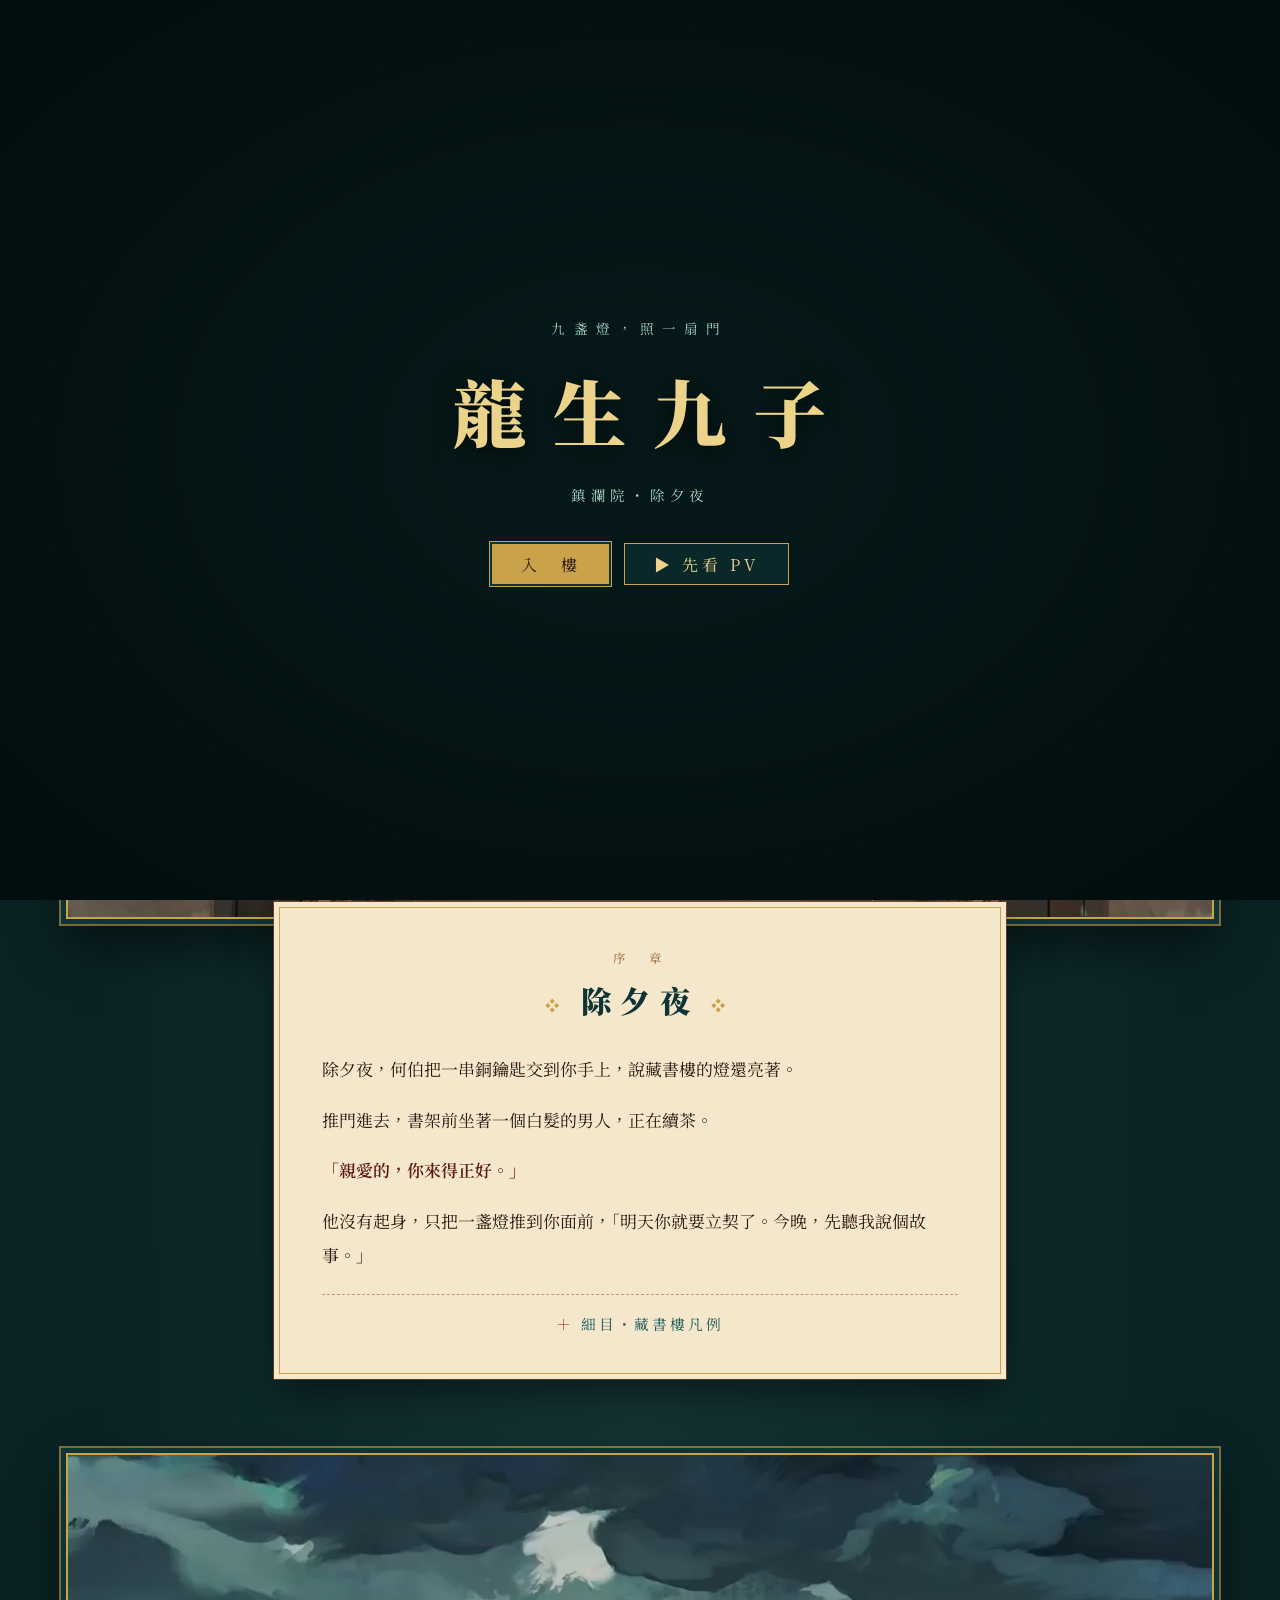
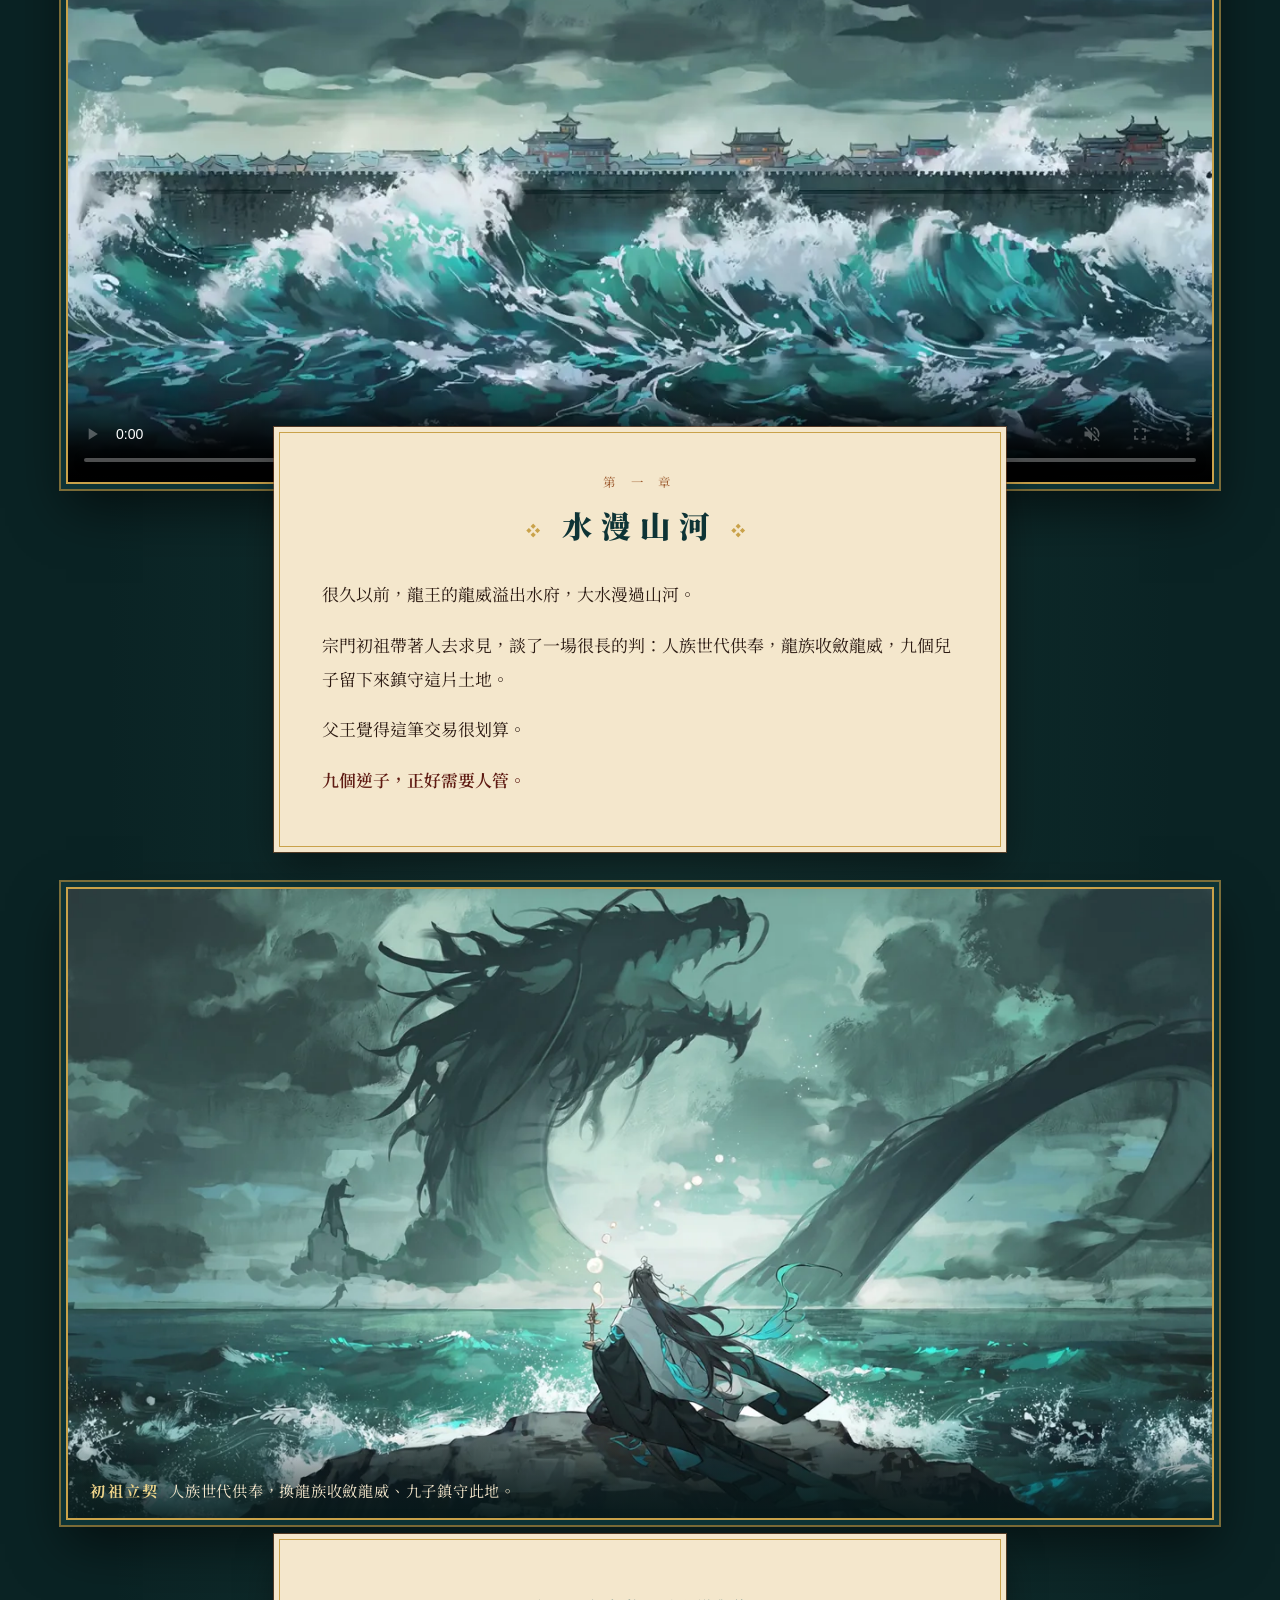
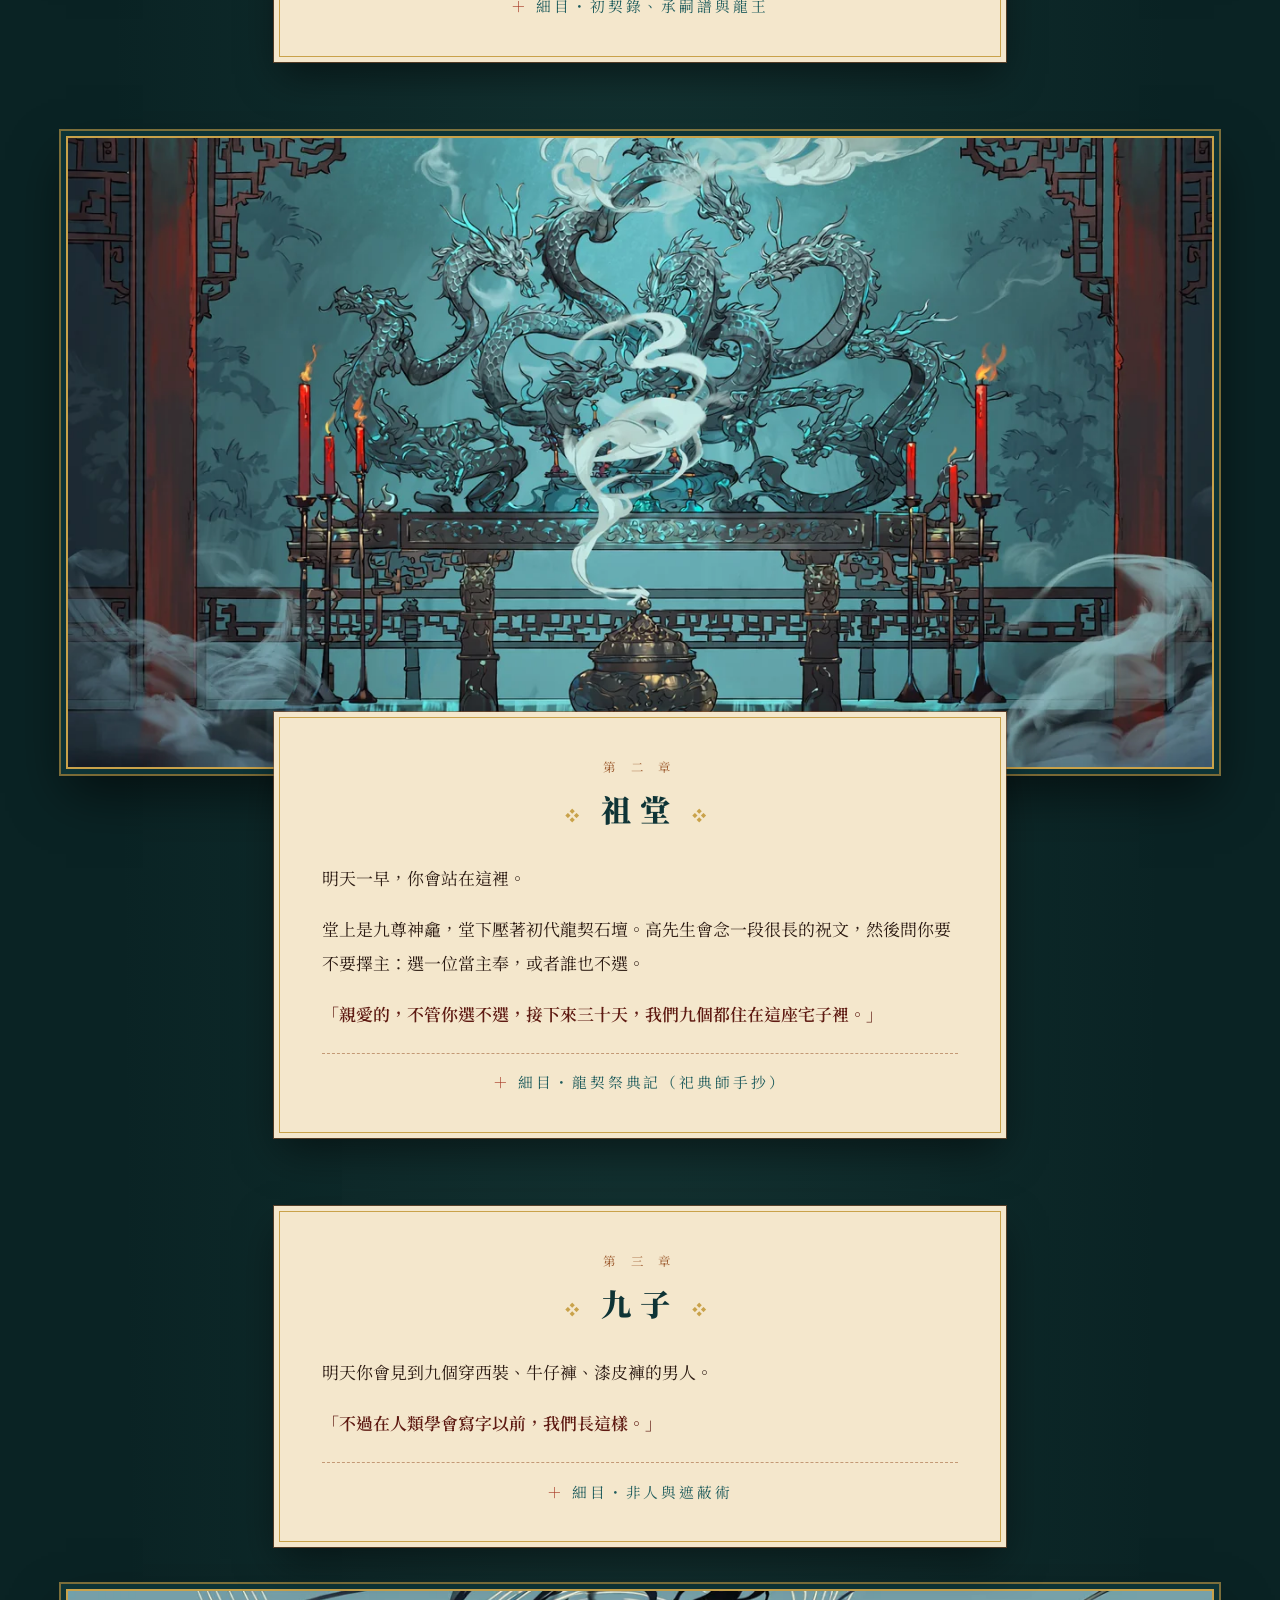
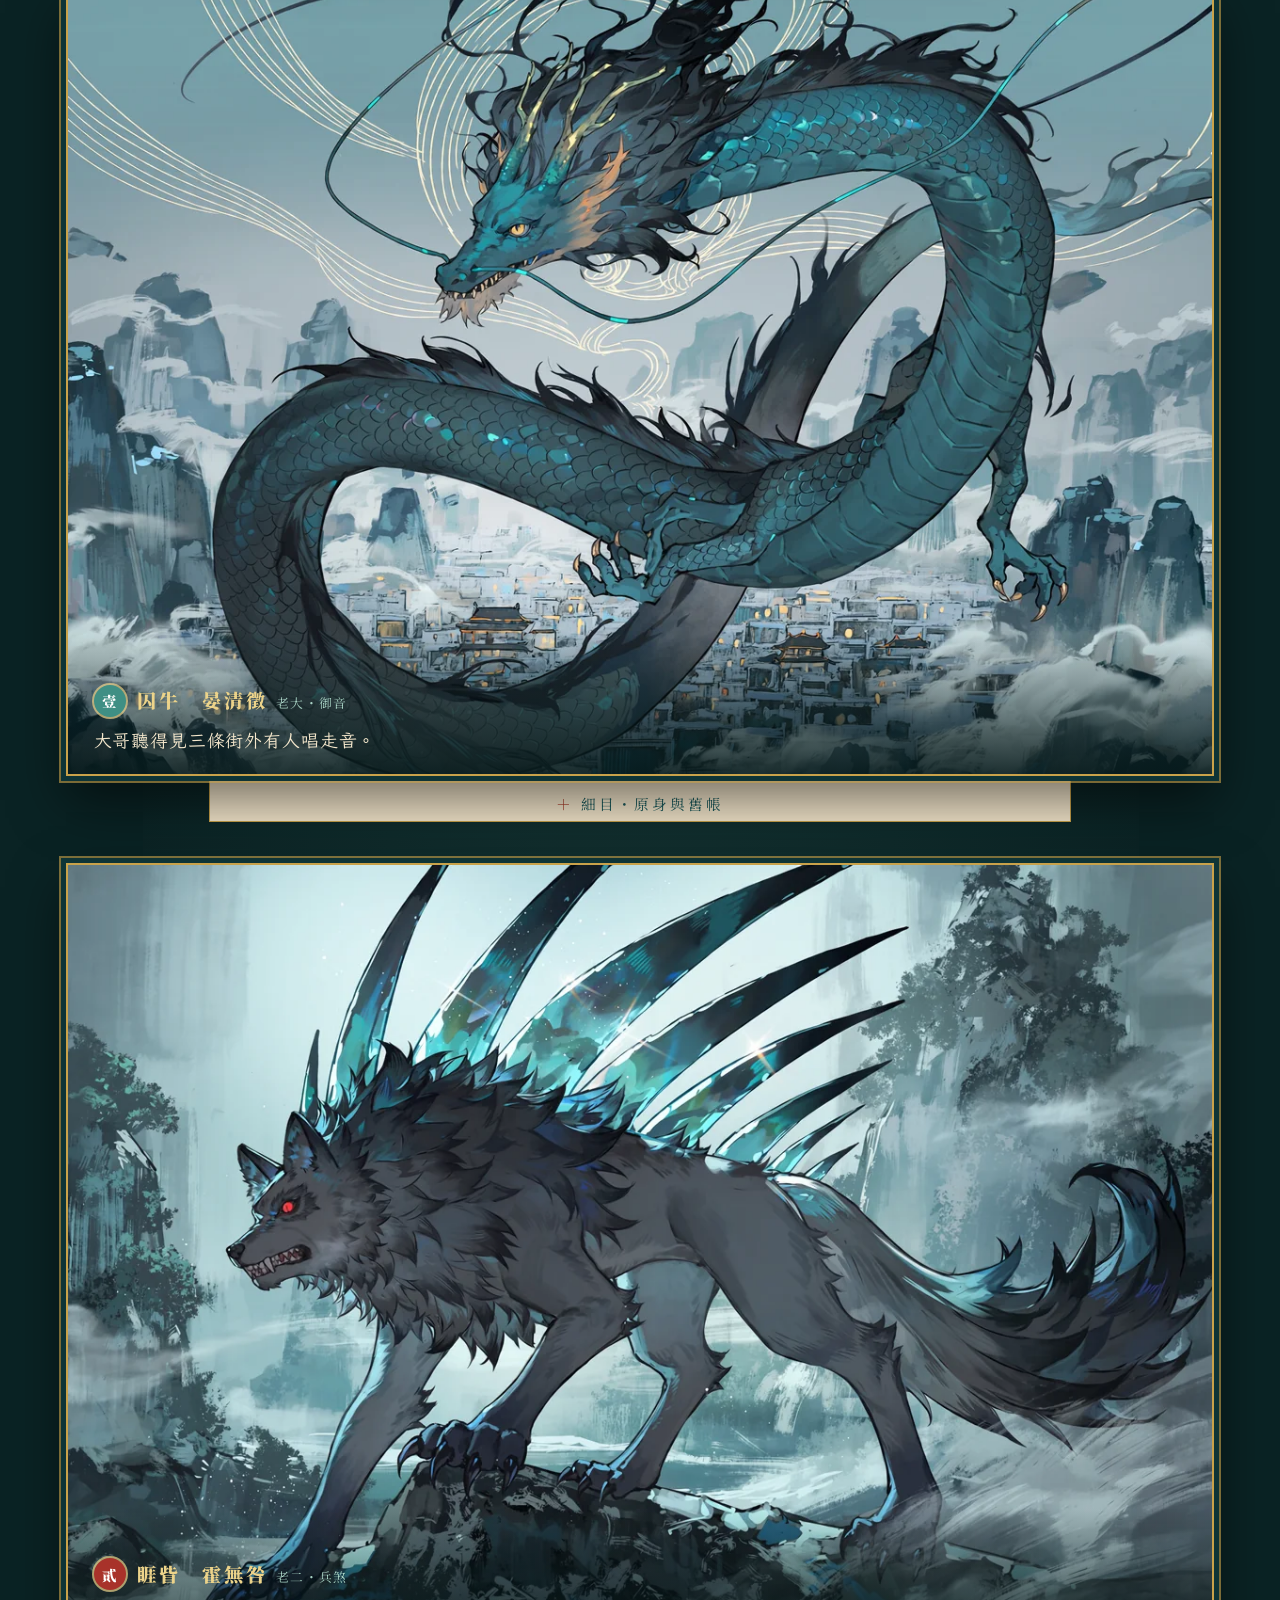
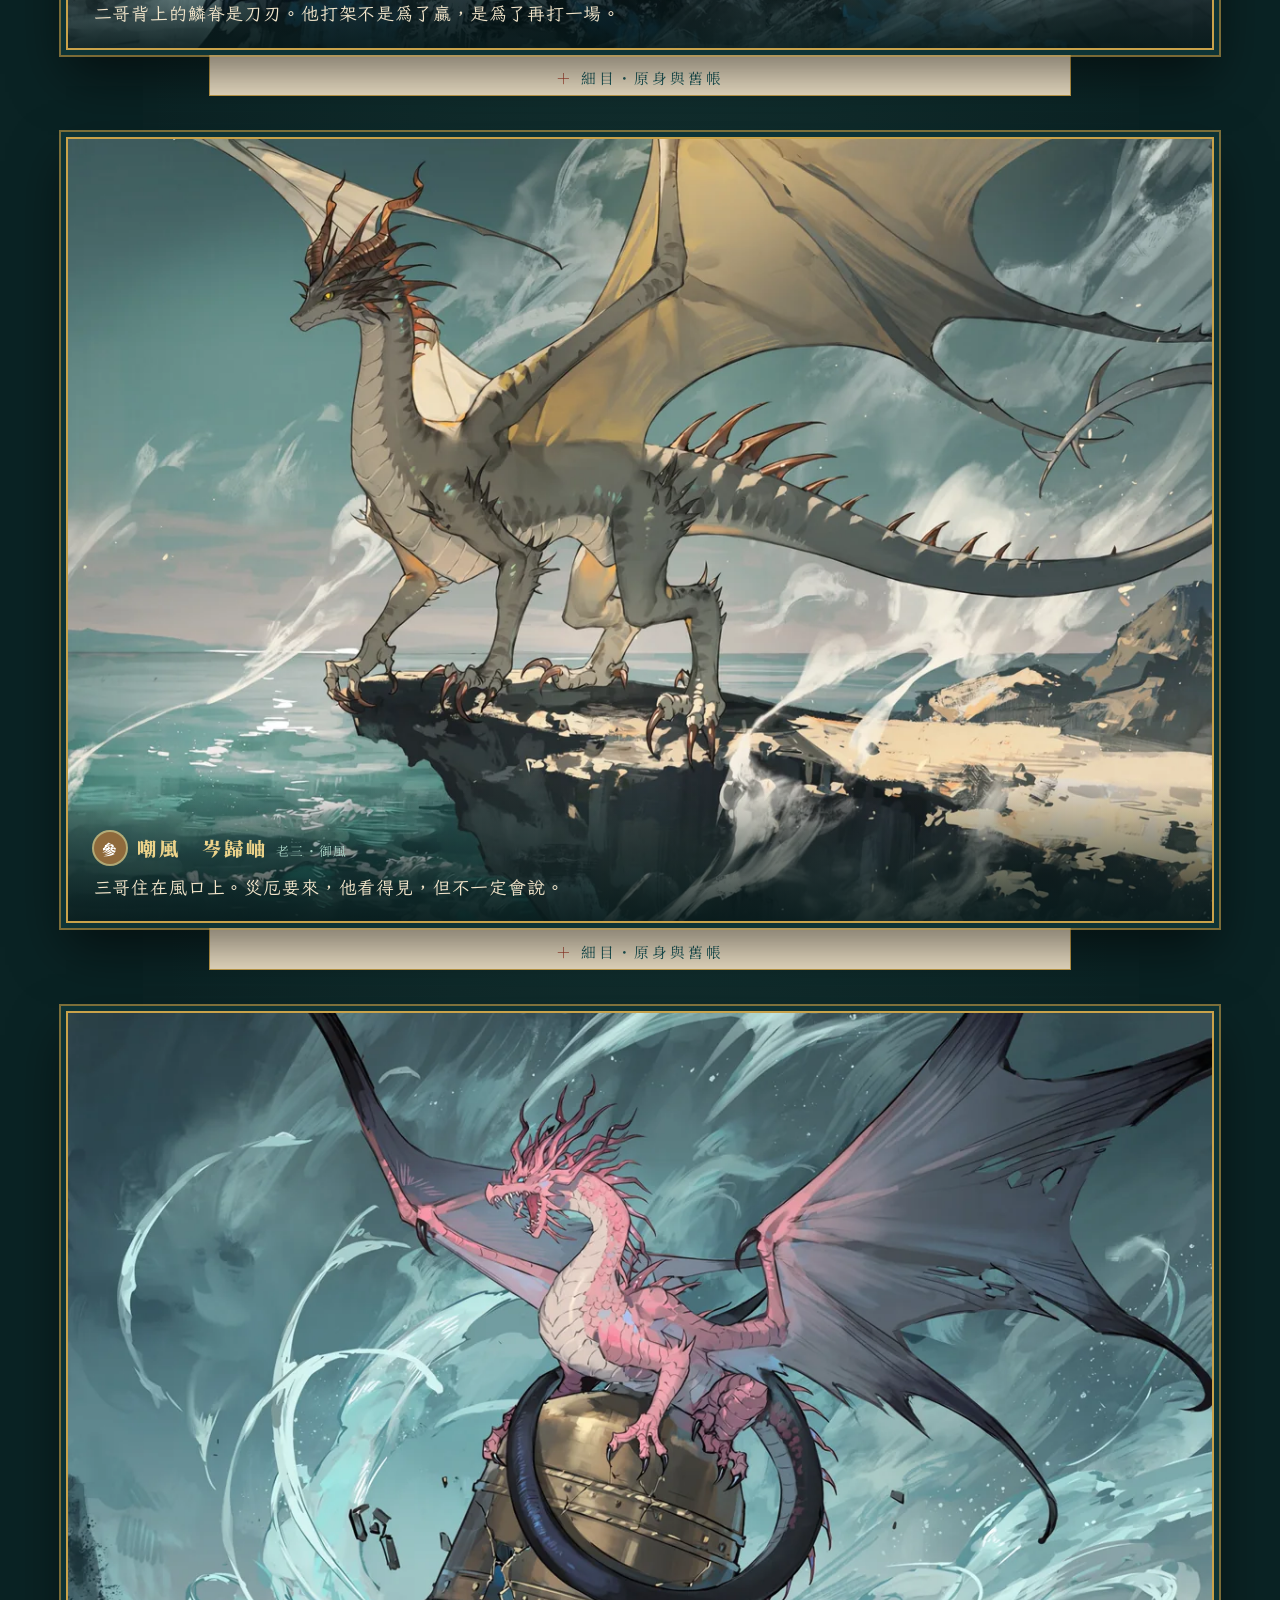
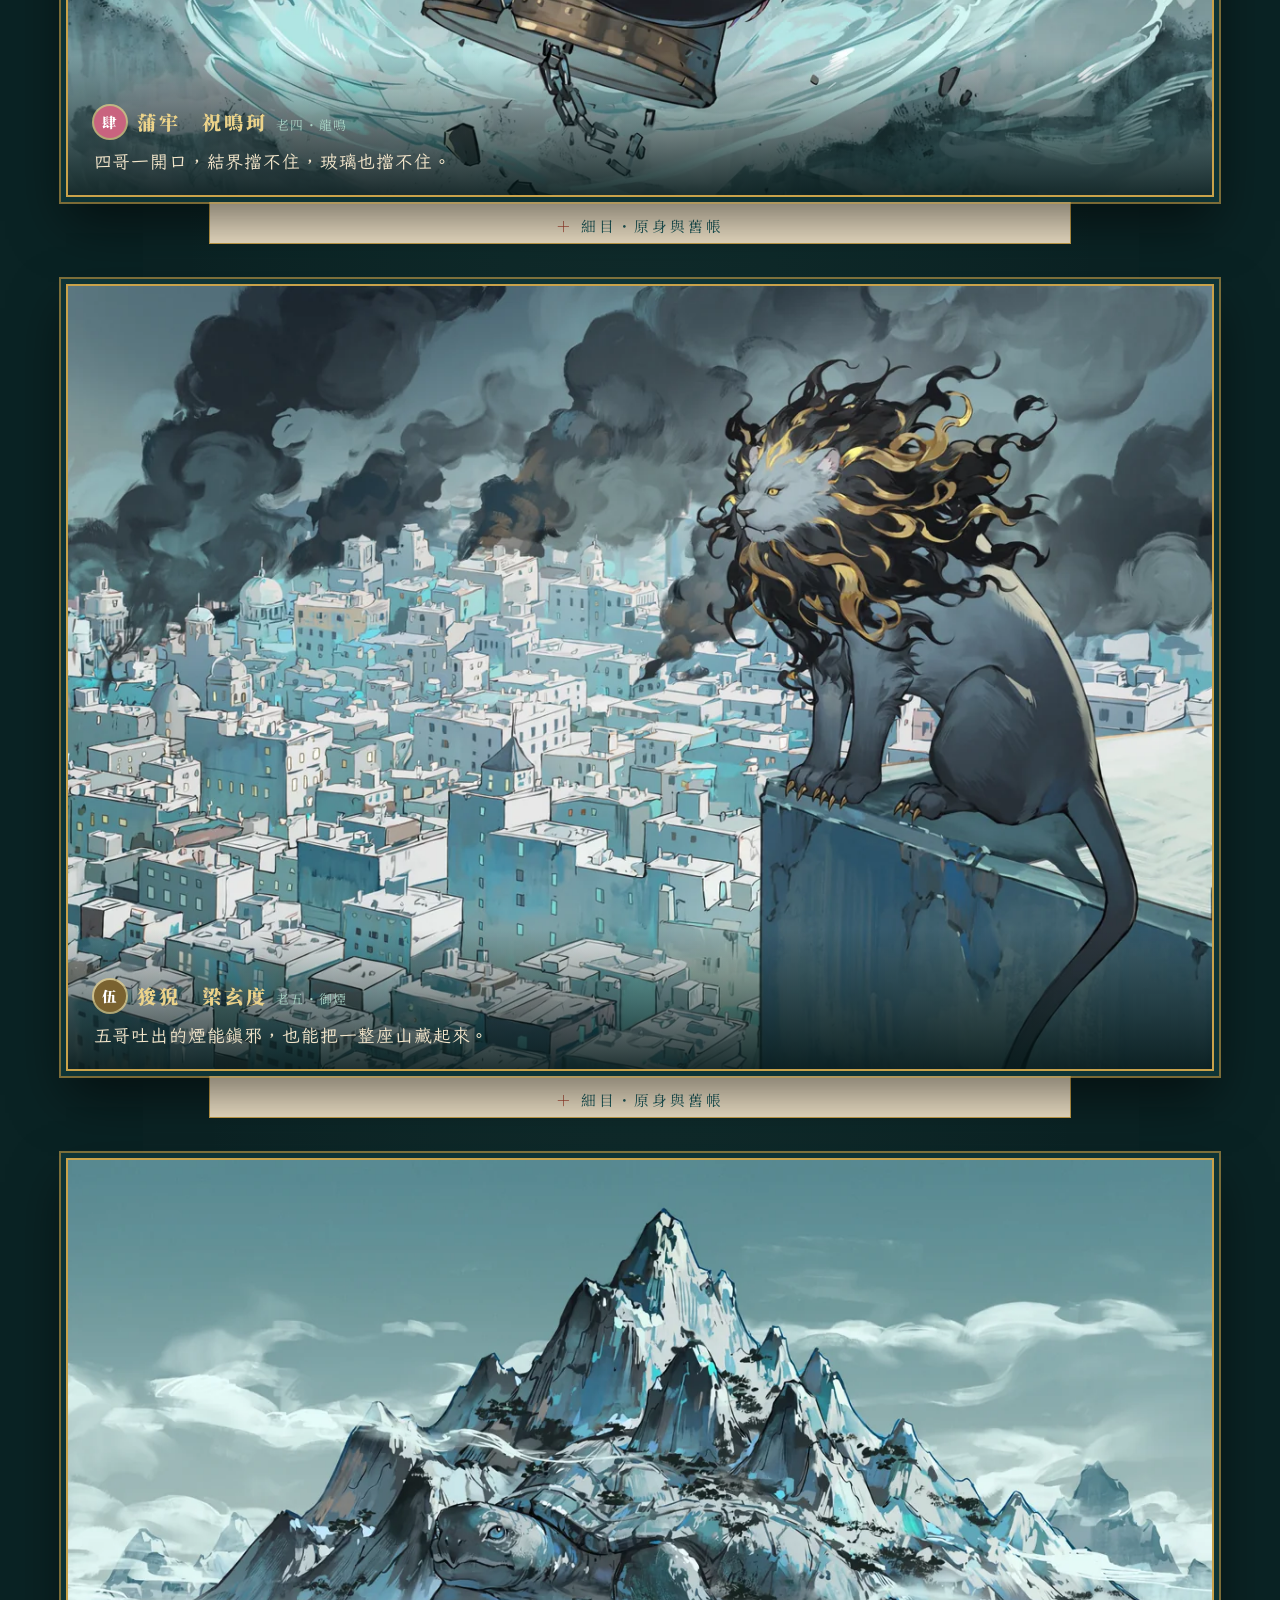
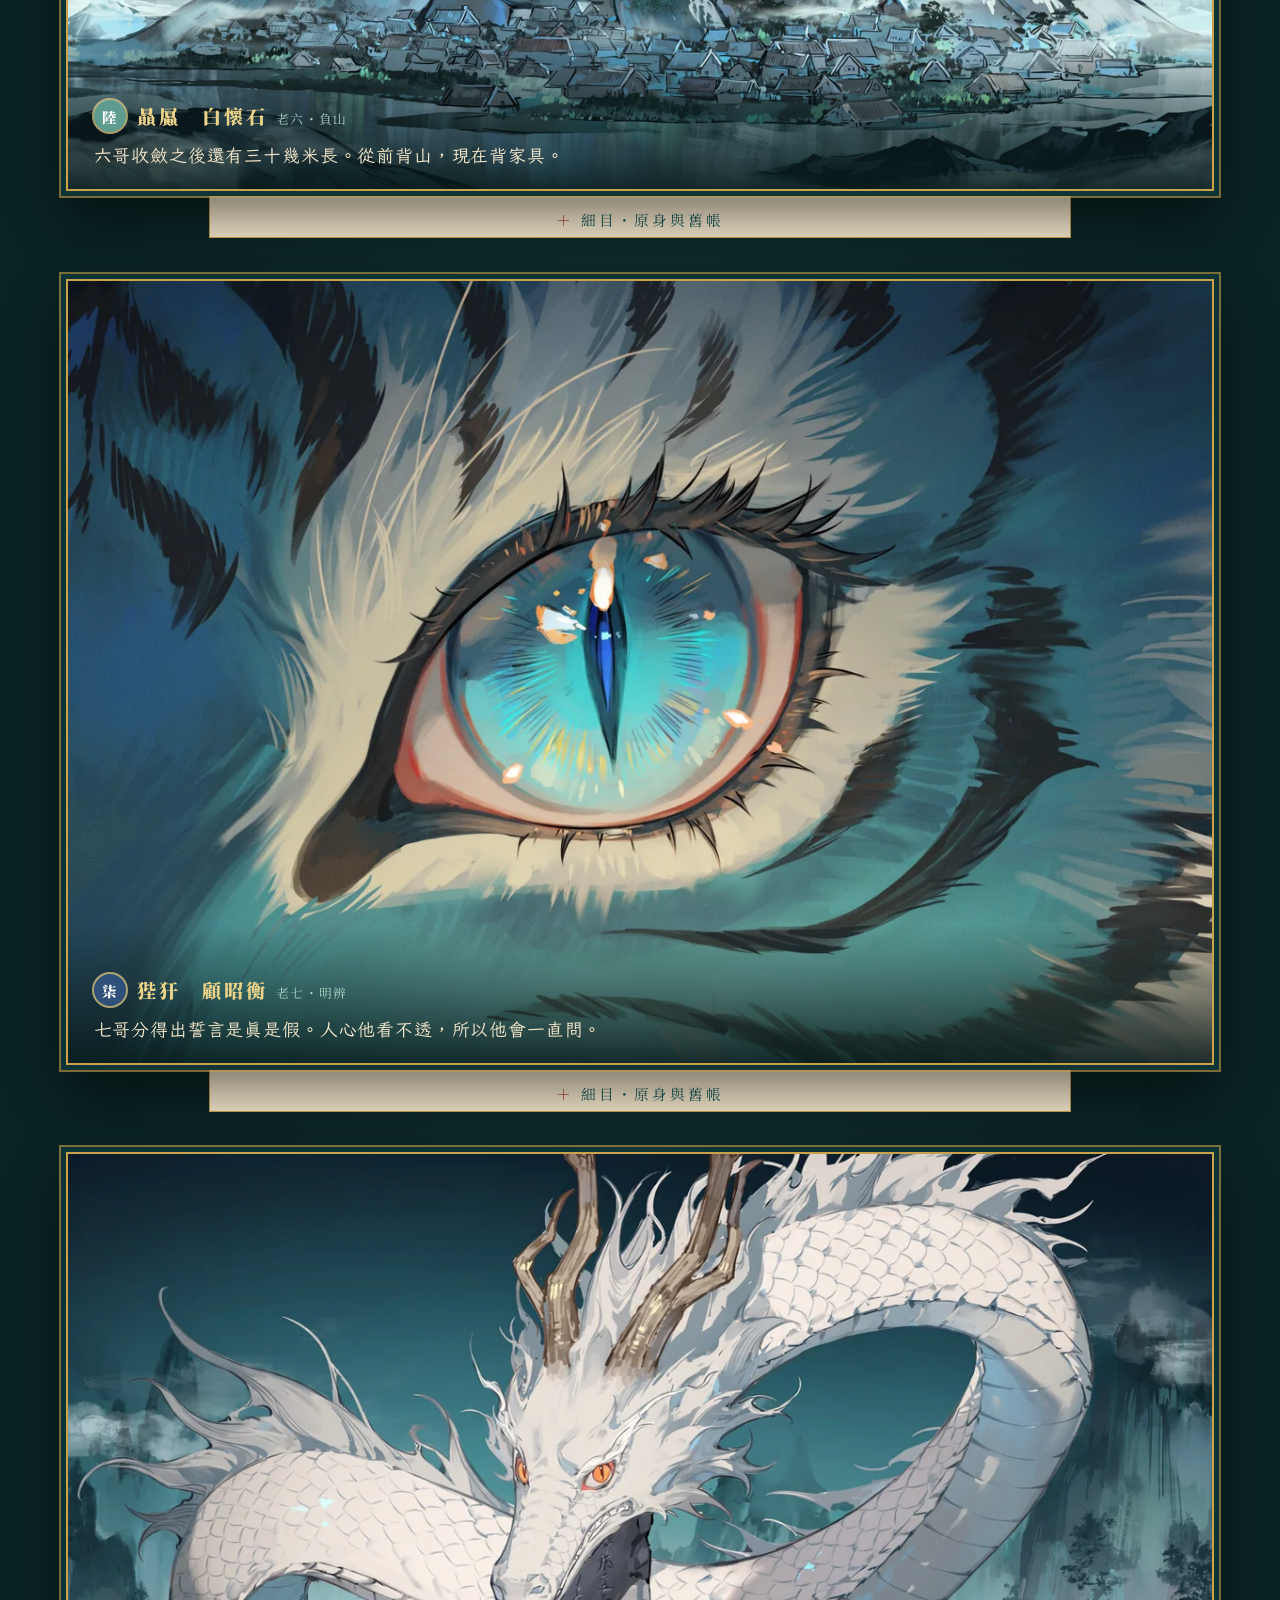
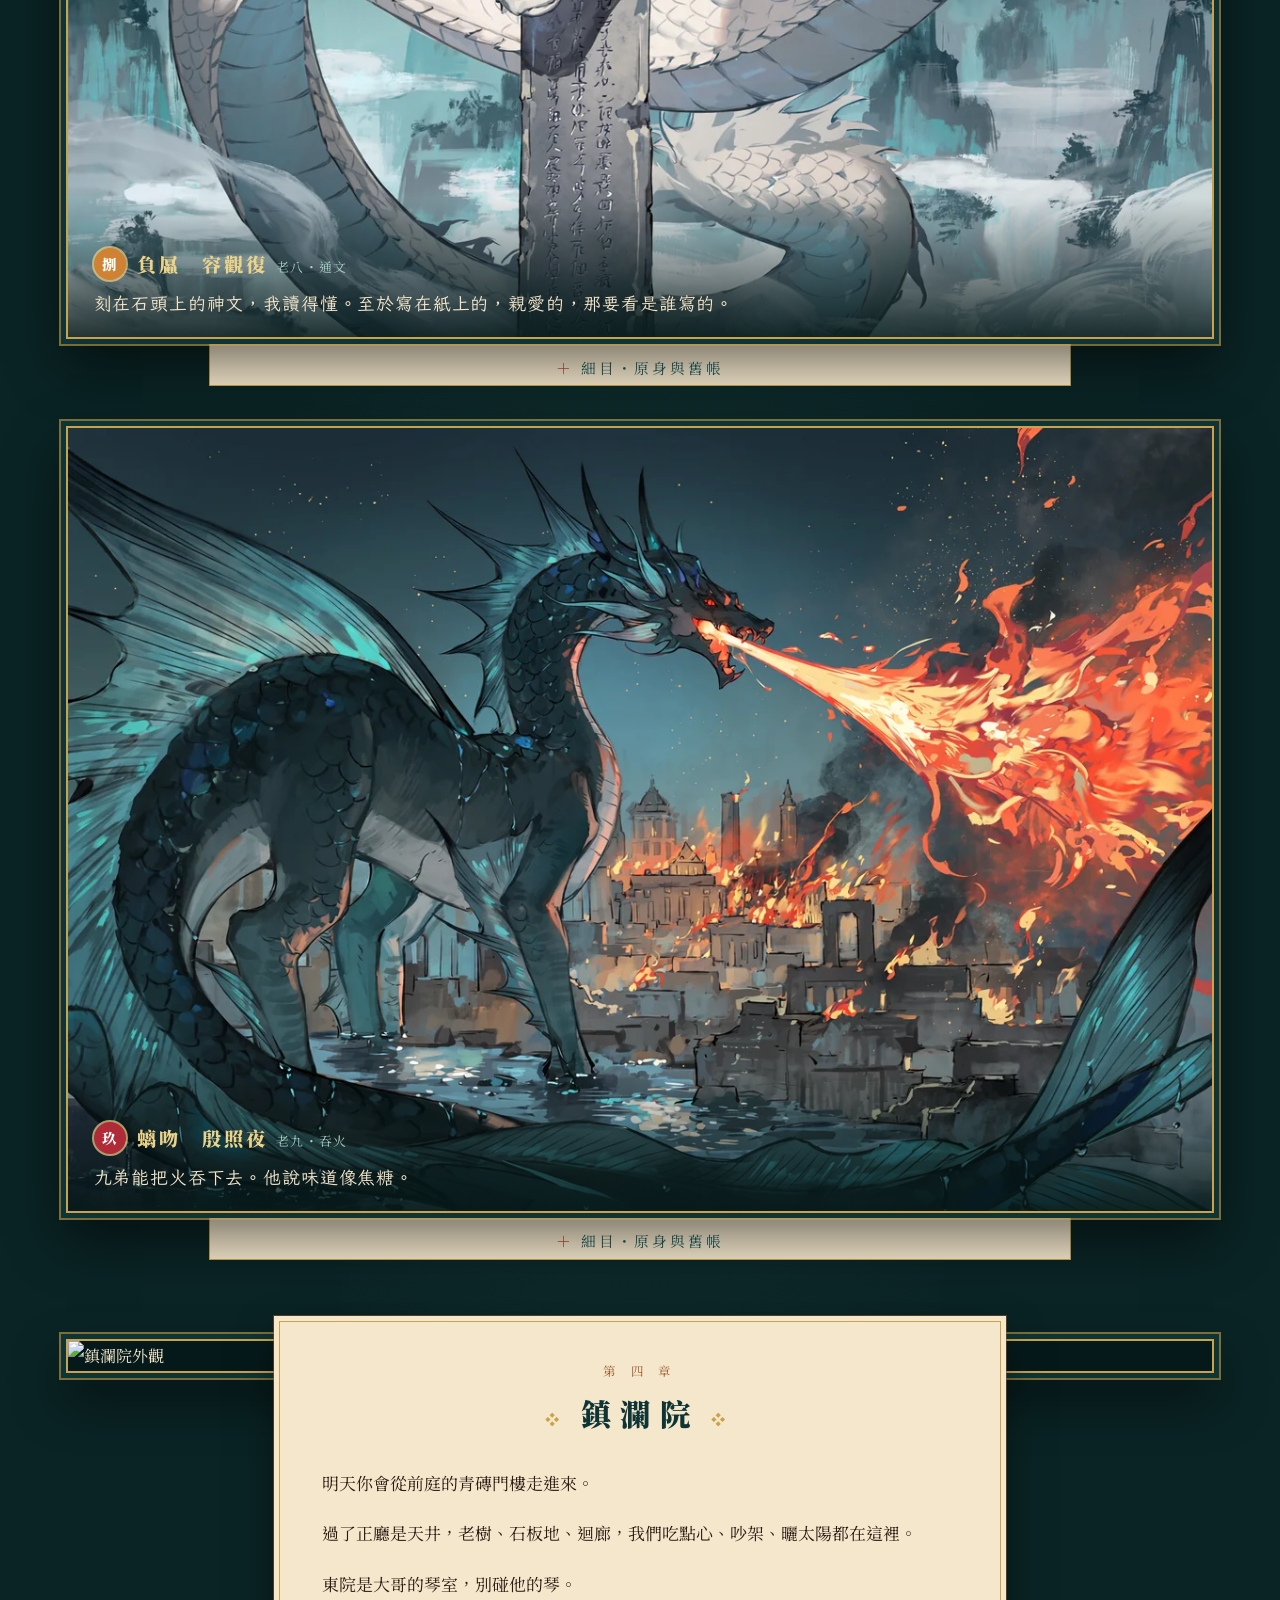
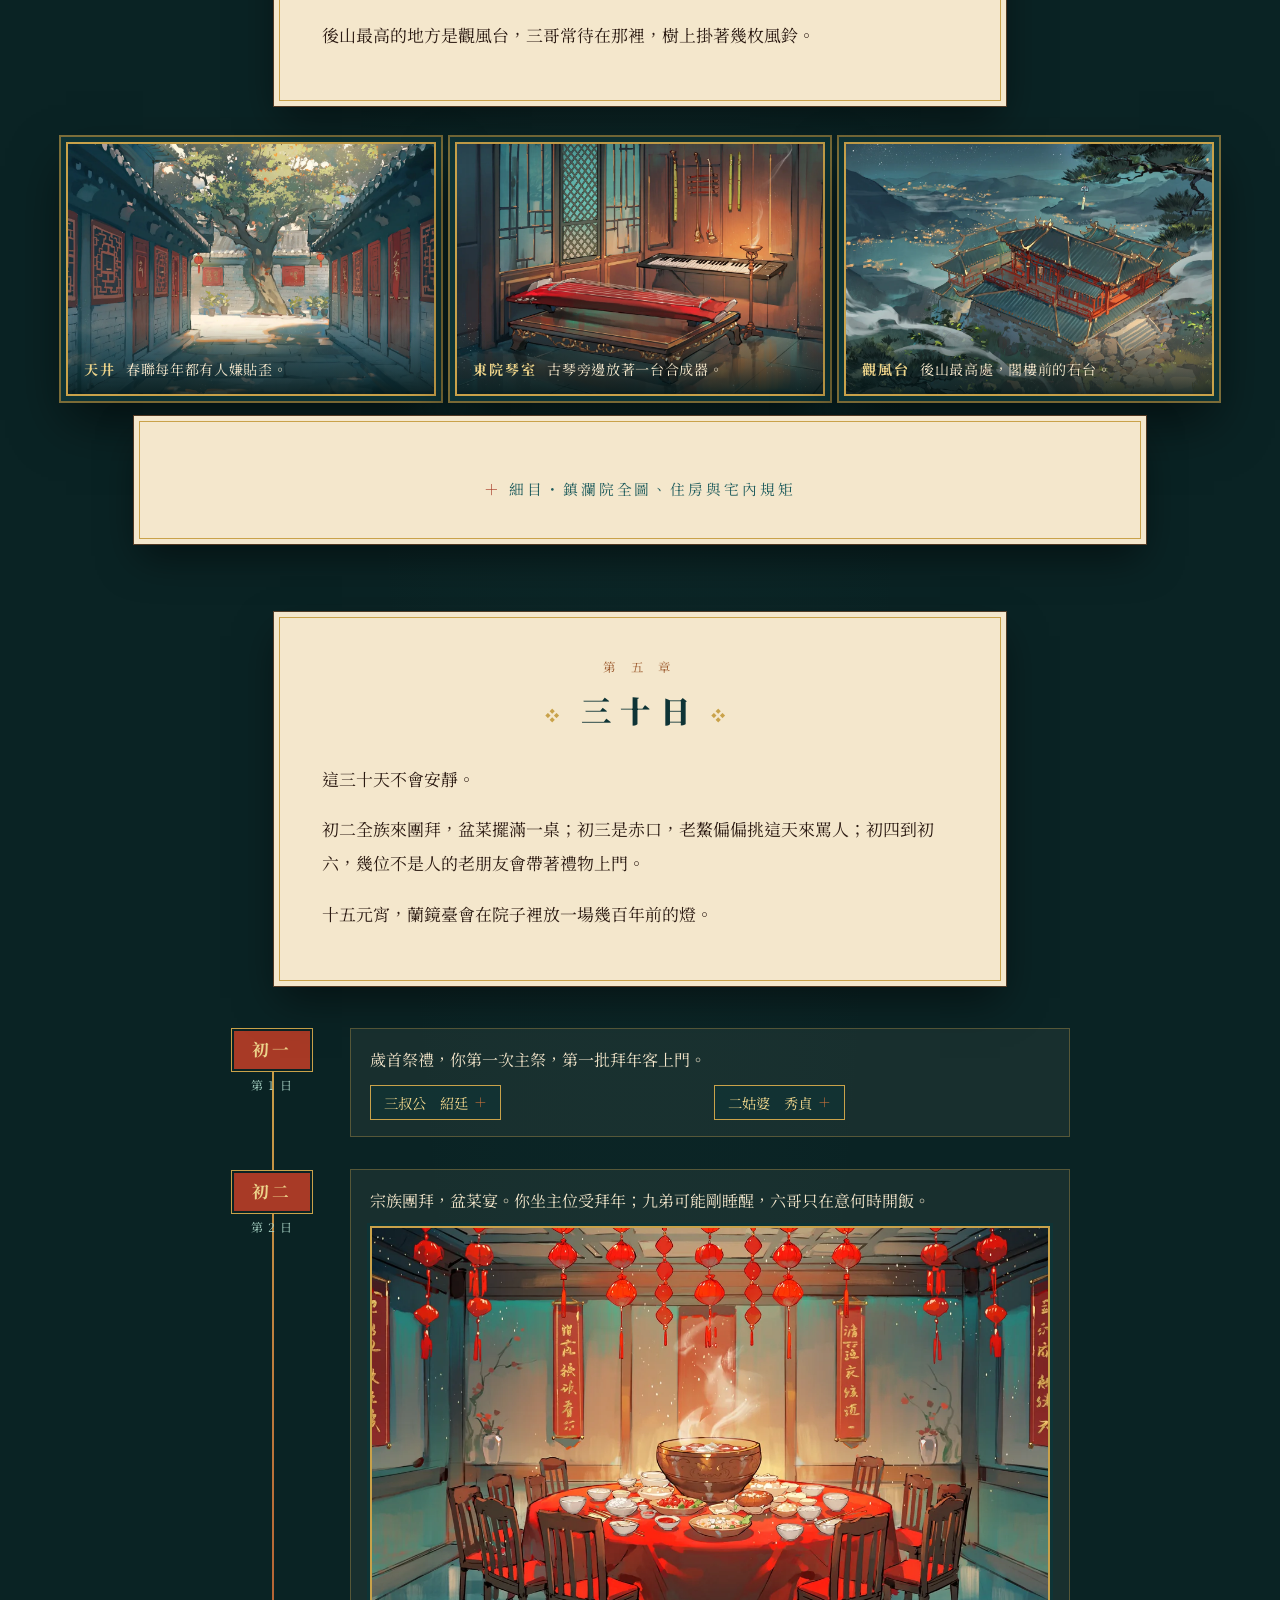
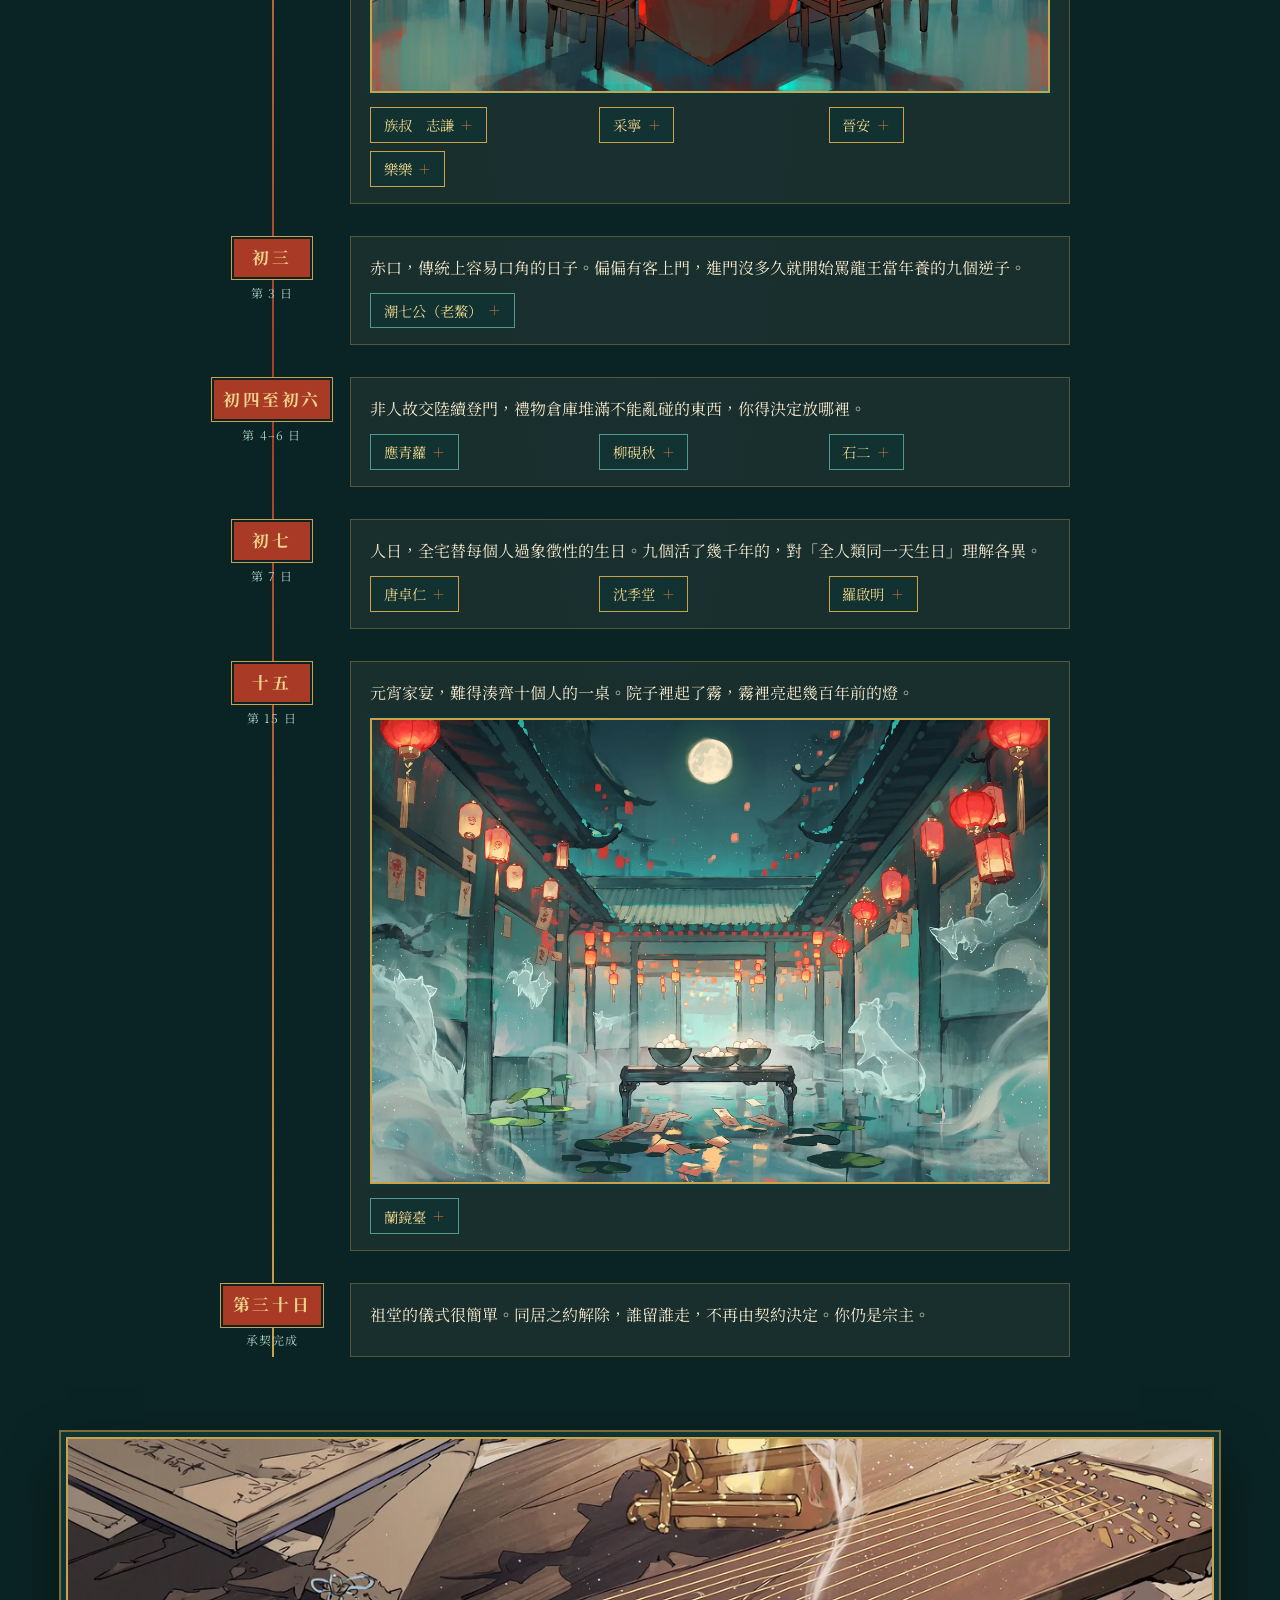
==== commit 8ff48a5d: "Add files via upload" ====
--- a/index.html
+++ b/index.html
@@ -3,307 +3,46 @@
 <head>
 <meta charset="utf-8">
 <meta name="viewport" content="width=device-width, initial-scale=1">
-<title>鎮瀾院藏書樓目錄｜龍生九子</title>
+<title>龍生九子｜鎮瀾院藏書樓</title>
+<meta name="description" content="《龍生九子》世界觀：除夕夜，藏書樓裡的一個故事。">
 <link rel="preconnect" href="https://fonts.googleapis.com">
 <link rel="preconnect" href="https://fonts.gstatic.com" crossorigin>
 <link href="https://fonts.googleapis.com/css2?family=Noto+Serif+TC:wght@400;600;900&family=LXGW+WenKai+TC&display=swap" rel="stylesheet">
 <style>
 :root{
-  --qing-d:#0e3436; --qing:#1d5b5c; --lv:#4f9a8c; --ci:#a9d3c5;
-  --zhu-d:#5e1a12; --zhu:#a83a26; --ju:#d9783b;
-  --gold:#c9a24a; --gold-l:#ecd38a;
-  --paper:#f4e7cc; --ink:#2b1a12; --ochre:#9c5a2e;
+  --qing-d:#0e3436;--qing:#1d5b5c;--lv:#4f9a8c;--ci:#a9d3c5;
+  --zhu-d:#5e1a12;--zhu:#a83a26;--ju:#d9783b;
+  --gold:#c9a24a;--gold-l:#ecd38a;
+  --paper:#f4e7cc;--ink:#2b1a12;--ochre:#9c5a2e;
   --serif:'Noto Serif TC','Songti TC','PMingLiU',serif;
   --hand:'LXGW WenKai TC','Kaiti TC','DFKai-SB',var(--serif);
 }
 *{box-sizing:border-box}
 html{scroll-behavior:smooth}
-body{
-  margin:0;font-family:var(--serif);color:var(--ink);line-height:1.95;font-size:16px;
-  background:
-    radial-gradient(circle at 20% 10%,rgba(79,154,140,.18),transparent 40%),
-    radial-gradient(circle at 80% 90%,rgba(201,162,74,.10),transparent 45%),
-    var(--qing-d);
-}
-a{color:var(--zhu)}
-img{max-width:100%;display:block}
-
-/* ── 回紋帶 ── */
-.huiwen{
-  height:14px;margin:0;
-  background:
-    repeating-linear-gradient(90deg,var(--gold) 0 4px,transparent 4px 8px,var(--gold) 8px 12px,transparent 12px 28px),
-    linear-gradient(var(--gold),var(--gold)) top/100% 2px no-repeat,
-    linear-gradient(var(--gold),var(--gold)) bottom/100% 2px no-repeat,
-    var(--qing);
-}
-
-/* ── 目錄導覽 ── */
-nav.toc{
-  position:sticky;top:0;z-index:20;background:rgba(14,52,54,.96);
-  border-bottom:2px solid var(--gold);backdrop-filter:blur(4px);
-}
-nav.toc ul{list-style:none;margin:0 auto;padding:.5rem 1rem;display:flex;gap:.3rem 1.2rem;flex-wrap:wrap;justify-content:center;max-width:1100px}
-nav.toc a{color:var(--gold-l);text-decoration:none;font-size:.92rem;letter-spacing:.08em;white-space:nowrap}
-nav.toc a:hover{color:#fff}
-
-/* ── 書頁：藻井式多層邊框 ── */
-.book{max-width:1260px;margin:2.5rem auto 4rem;padding:0 1rem}
-.page{
-  position:relative;background:var(--paper);
-  background-image:repeating-linear-gradient(transparent 0 31px,rgba(156,90,46,.13) 31px 32px);
-  padding:3.2rem 240px;margin-bottom:2.6rem;
-  border:2px solid var(--gold);
-  box-shadow:
-    0 0 0 6px var(--qing),
-    0 0 0 8px var(--gold),
-    0 0 0 14px var(--zhu-d),
-    0 0 0 16px var(--gold-l),
-    0 18px 40px 16px rgba(0,0,0,.45);
-}
-.page.wide{padding-left:3.4rem;padding-right:3.4rem}
-.page::before{ /* 內框細線 */
-  content:"";position:absolute;inset:10px;border:1px solid rgba(156,90,46,.45);pointer-events:none;
-}
-
-/* ── 標題 ── */
-.sec-head{text-align:center;margin:0 0 2rem}
-.sec-head .en{display:block;font-size:.72rem;letter-spacing:.35em;color:var(--ochre);text-transform:uppercase}
-.sec-head h2{margin:.2rem 0 0;font-size:1.9rem;font-weight:900;color:var(--qing-d);letter-spacing:.12em}
-.sec-head .sub{display:block;font-size:.9rem;color:var(--ochre);margin-top:.2rem}
-h3{font-size:1.2rem;color:var(--zhu-d);margin:2.2rem 0 .6rem;letter-spacing:.06em}
-h3 .meta{font-size:.8rem;font-weight:400;color:var(--ochre);margin-left:.6rem;letter-spacing:0}
-
-/* ── 容觀復按語 ── */
-.anyu{
-  border-left:3px solid #cf8233;padding:.2rem 0 .2rem 1rem;margin:1rem 0;
-  color:#6b4a2c;font-size:.95rem;
-}
-.anyu::before{content:"編者按　";color:#cf8233;font-weight:600}
-
-/* ── 頁邊批註 ── */
-.entry{position:relative}
-.note{
-  position:absolute;right:-245px;top:.2rem;width:205px;
-  font-family:var(--hand);font-style:italic;font-size:1rem;line-height:1.6;
-  color:var(--c);transform:rotate(var(--r,-2deg));
-  padding:.2rem .4rem;border-left:2px solid var(--c);
-}
-.note.l{right:auto;left:-245px;border-left:none;border-right:2px solid var(--c);text-align:right}
-.note b{display:block;font-style:normal;font-size:.78rem;opacity:.8;letter-spacing:.1em}
-
-/* ── 硃砂方印 ── */
-.seal{
-  display:inline-grid;place-items:center;width:58px;height:58px;
-  background:var(--zhu);color:#fbe9d8;font-weight:900;font-size:1.05rem;line-height:1.05;
-  border-radius:4px;box-shadow:inset 0 0 0 3px var(--zhu),inset 0 0 0 5px #fbe9d8;
-  writing-mode:vertical-rl;letter-spacing:.05em;transform:rotate(-4deg);user-select:none;
-}
-
-/* ── 封面 ── */
-.cover{padding:0;overflow:hidden}
-.cover .hero{position:relative;aspect-ratio:16/9;background:var(--qing-d)}
-.cover .hero img{width:100%;height:100%;object-fit:cover;opacity:.92}
-.cover .hero .wm{position:absolute;right:4%;bottom:6%;width:22%;opacity:.55;mix-blend-mode:screen}
-.cover .hero::after{content:"";position:absolute;inset:0;background:linear-gradient(transparent 55%,rgba(14,52,54,.85))}
-.cover .title{position:relative;padding:2.4rem 3.4rem 2.8rem;text-align:center}
-.cover .title .en{font-size:.75rem;letter-spacing:.4em;color:var(--ochre)}
-.cover .title h1{margin:.4rem 0 .2rem;font-size:2.7rem;font-weight:900;letter-spacing:.2em;color:var(--qing-d)}
-.cover .title .by{color:var(--ochre);letter-spacing:.2em}
-.cover .title .seal{position:absolute;right:3.4rem;top:2.2rem}
-.preface{max-width:620px;margin:1.8rem auto 0;text-align:left;font-size:1.02rem}
-.preface p{margin:.4rem 0}
-.preface .sign{text-align:right;color:var(--ochre)}
-
-/* ── 凡例 ── */
-ol.fanli{counter-reset:f;list-style:none;padding:0}
-ol.fanli li{counter-increment:f;padding-left:2.4rem;position:relative;margin:.5rem 0}
-ol.fanli li::before{content:counter(f,cjk-ideographic) "、";position:absolute;left:0;color:var(--zhu);font-weight:600}
-
-/* ── 書目條 ── */
-.biblio{display:flex;flex-wrap:wrap;gap:.2rem 1.4rem;font-size:.85rem;color:var(--ochre);border-bottom:1px dashed rgba(156,90,46,.5);padding-bottom:.3rem;margin-bottom:.6rem}
-.biblio span::before{content:"◆ ";color:var(--gold)}
-
-/* ── 卷二夾頁：朱絲欄 ── */
-.jiaye{
-  position:relative;margin:1.2rem 0 0;padding:2.4rem 2.6rem 2rem;
-  background:#f8eedc;
-  border:1px solid rgba(168,58,38,.55);outline:3px double rgba(168,58,38,.45);outline-offset:6px;
-  transform:rotate(-.6deg);box-shadow:6px 10px 18px rgba(43,26,18,.18);
-}
-.jiaye::before{ /* 紙膠帶 */
-  content:"";position:absolute;top:-14px;left:50%;width:120px;height:26px;margin-left:-60px;
-  background:rgba(236,211,138,.75);transform:rotate(2deg);box-shadow:0 1px 2px rgba(0,0,0,.15);
-}
-.jiaye .clip{font-size:.8rem;color:var(--ochre);text-align:right;margin:-1rem 0 1rem}
-.jiaye h3.jt{text-align:center;font-size:1.5rem;color:var(--zhu);letter-spacing:.3em;margin:0}
-.jiaye .jt-by{text-align:center;color:var(--zhu-d);font-size:.9rem;margin-bottom:1.4rem}
-.jiaye h4{color:var(--zhu);margin:1.4rem 0 .3rem;font-size:1.05rem;letter-spacing:.1em}
-.jiaye p{margin:.3rem 0}
-.jiaye .colophon{text-align:right;margin-top:1.6rem;color:var(--zhu-d)}
-.jiaye .colophon .seal{width:44px;height:44px;font-size:.85rem;vertical-align:middle;margin-left:.6rem}
-.jiaye ul{margin:.3rem 0;padding-left:1.3rem}
-
-/* ── 卷三：卷軸 ── */
-.group-img{margin:1.4rem 0 .4rem;border:3px solid var(--gold);box-shadow:0 0 0 3px var(--qing)}
-.caption{font-size:.82rem;color:var(--ochre);text-align:center;margin-bottom:1.6rem}
-details.scroll{position:relative;margin:1.1rem 0}
-details.scroll>summary{
-  list-style:none;cursor:pointer;position:relative;padding:.75rem 1.4rem .75rem 4.6rem;
-  background:linear-gradient(180deg,#123f41,var(--qing-d));color:var(--gold-l);
-  border-radius:3px;border:1px solid var(--gold);
-  box-shadow:inset 0 0 0 3px var(--qing-d),inset 0 0 0 4px rgba(201,162,74,.5);
-}
-details.scroll>summary::-webkit-details-marker{display:none}
-details.scroll>summary::before,details.scroll>summary::after{ /* 軸頭 */
-  content:"";position:absolute;top:50%;width:14px;height:56px;margin-top:-28px;border-radius:7px;
-  background:linear-gradient(90deg,var(--zhu-d),var(--zhu),var(--zhu-d));box-shadow:0 0 0 2px var(--gold);
-}
-details.scroll>summary::before{left:-8px}
-details.scroll>summary::after{right:-8px}
-details.scroll .num{position:absolute;left:1.4rem;top:50%;transform:translateY(-50%);width:2.2rem;height:2.2rem;display:grid;place-items:center;border-radius:50%;background:var(--c);color:#fff;font-weight:900}
-details.scroll .nm{font-size:1.15rem;font-weight:600;letter-spacing:.1em}
-details.scroll .nm small{font-size:.8rem;color:var(--ci);margin-left:.6rem;font-weight:400}
-details.scroll .hint{float:right;font-size:.8rem;color:var(--ci)}
-details.scroll[open] .hint::after{content:"捲起"}
-details.scroll:not([open]) .hint::after{content:"展開"}
-.scroll-body{
-  margin:0 .6rem;padding:1.6rem 1.6rem 1.2rem;background:#f9efdb;
-  border:1px solid rgba(156,90,46,.4);border-top:none;
-  animation:unroll .45s ease-out;transform-origin:top;
-}
-@keyframes unroll{from{opacity:0;transform:scaleY(.85)}to{opacity:1;transform:none}}
-.scroll-grid{display:grid;grid-template-columns:170px 1fr;gap:1.4rem}
-.scroll-grid .por{border:2px solid var(--c);box-shadow:0 0 0 3px #f9efdb,0 0 0 4px var(--gold)}
-.scroll-grid .form{grid-column:1/-1;border:2px solid var(--gold)}
-dl.spec{margin:0;display:grid;grid-template-columns:6.5em 1fr;gap:.3rem .8rem}
-dl.spec dt{color:var(--c);font-weight:600}
-dl.spec dd{margin:0}
-.jiuzhang{margin-top:1rem;padding-top:.6rem;border-top:1px dashed rgba(156,90,46,.5)}
-.jiuzhang h5{margin:0 0 .3rem;color:var(--ochre);font-size:.9rem;letter-spacing:.2em}
-.jiuzhang ul{margin:0;padding-left:1.2rem}
-.scroll-note{font-family:var(--hand);font-style:italic;color:var(--c2);margin-top:.9rem;font-size:1rem}
-.scroll-note b{font-style:normal;font-size:.8rem;opacity:.8;margin-right:.4rem}
-
-/* ── 卷四：輿圖 ── */
-.map-wrap{margin:0 -200px;display:grid;grid-template-columns:minmax(0,1.15fr) minmax(0,1fr);gap:1.4rem;align-items:start;margin-top:1.2rem}
-.map-wrap svg{width:100%;height:auto;background:#efe0c0;border:3px solid var(--gold);box-shadow:0 0 0 3px var(--qing)}
-.zone{cursor:pointer}
-.zone rect,.zone path,.zone circle{fill:rgba(29,91,92,.16);stroke:var(--qing);stroke-width:1.6;transition:fill .2s}
-.zone:hover rect,.zone:hover path,.zone:hover circle{fill:rgba(201,162,74,.35)}
-.zone.on rect,.zone.on path,.zone.on circle{fill:rgba(168,58,38,.28);stroke:var(--zhu);stroke-width:2.4}
-.zone text{font-family:var(--serif);font-size:19px;fill:var(--qing-d);font-weight:600;text-anchor:middle;pointer-events:none}
-.zone text.s{font-size:13px;font-weight:400;fill:var(--ochre)}
-.map-panel{background:#f9efdb;border:1px solid rgba(156,90,46,.5);padding:1.3rem 1.4rem;min-height:300px;position:sticky;top:4rem}
-.map-panel h4{margin:0 0 .2rem;color:var(--zhu-d);font-size:1.25rem;letter-spacing:.1em}
-.map-panel .era{font-size:.8rem;color:var(--ochre);margin-bottom:.6rem}
-.map-panel p{margin:.4rem 0}
-.map-panel .rooms{margin-top:.8rem;font-size:.92rem}
-.map-panel .rooms b{color:var(--qing)}
-.map-tip{font-size:.82rem;color:var(--ochre);margin-top:.5rem}
-
-/* ── 卷五：名帖 ── */
-.cards{display:grid;grid-template-columns:repeat(auto-fill,minmax(250px,1fr));gap:1.2rem;margin:1rem 0 1.6rem}
-.mingtie{
-  position:relative;background:#fbf1de;padding:1.1rem 1.1rem 1rem;
-  border:1px solid var(--zhu);box-shadow:inset 0 0 0 4px #fbf1de,inset 0 0 0 5px rgba(168,58,38,.45);
-  font-size:.92rem;line-height:1.75;
-}
-.mingtie.fei{border-color:var(--lv);box-shadow:inset 0 0 0 4px #fbf1de,inset 0 0 0 5px rgba(79,154,140,.6)}
-.mingtie .n{font-size:1.25rem;font-weight:900;color:var(--zhu-d);letter-spacing:.12em}
-.mingtie.fei .n{color:var(--qing)}
-.mingtie .a{font-size:.8rem;color:var(--ochre);margin-bottom:.4rem}
-.mingtie p{margin:.25rem 0}
-.mingtie .k{color:var(--ochre);font-size:.82rem}
-.mingtie .hn{font-family:var(--hand);font-style:italic;color:var(--c);border-top:1px dashed rgba(156,90,46,.4);margin-top:.5rem;padding-top:.4rem;transform:rotate(-1deg)}
-.mingtie .hn b{font-style:normal;font-size:.75rem;opacity:.8;margin-right:.3rem}
-
-/* ── 卷六：登記卡 ── */
-.reg{display:grid;grid-template-columns:repeat(auto-fill,minmax(280px,1fr));gap:1.1rem;margin-top:1rem}
-.regcard{
-  position:relative;background:#efe6d2;padding:1rem 1.1rem 1rem 1.2rem;
-  border:1px solid #8f7b5c;box-shadow:2px 3px 0 rgba(43,26,18,.15);font-size:.92rem;
-}
-.regcard::after{content:"";position:absolute;top:.9rem;right:.9rem;width:10px;height:10px;border-radius:50%;background:var(--qing-d);box-shadow:0 0 0 3px #efe6d2,0 0 0 4px #8f7b5c}
-.regcard .no{font-size:.78rem;letter-spacing:.2em;color:var(--ochre)}
-.regcard .pm{font-size:1.15rem;font-weight:900;color:var(--ink);margin:.1rem 0 .5rem;letter-spacing:.08em}
-.regcard dl{margin:0;display:grid;grid-template-columns:5.2em 1fr;gap:.2rem .6rem}
-.regcard dt{color:var(--qing);font-weight:600}
-.regcard dd{margin:0}
-.unlisted{margin-top:2.4rem;display:flex;align-items:center;justify-content:flex-end;gap:1rem;color:rgba(156,90,46,.55);font-size:.85rem}
-.unlisted .seal{cursor:pointer;opacity:.8;transition:transform .15s}
-.unlisted .seal:active{transform:rotate(-4deg) scale(.94)}
-.unlisted .seal.shake{animation:shake .3s}
-@keyframes shake{25%{transform:rotate(-8deg)}75%{transform:rotate(2deg)}}
-
-/* ── 未編目 ── */
-#hidden{display:none}
-#hidden.show{display:block}
-.warn{background:var(--zhu-d);color:var(--paper);padding:1.4rem 1.6rem;text-align:center;border:2px solid var(--gold)}
-.warn button{margin-top:.8rem;font-family:var(--serif);font-size:1rem;background:var(--gold);color:var(--ink);border:none;padding:.4rem 1.6rem;cursor:pointer;letter-spacing:.2em}
-#secret{display:none}
-#secret.show{display:block}
-.page.dark{background:#1a1410;background-image:repeating-linear-gradient(transparent 0 31px,rgba(201,162,74,.08) 31px 32px);color:#e9dcc0}
-.page.dark .sec-head h2{color:var(--gold-l)}
-.page.dark h3{color:#e0a074}
-.page.dark .anyu{color:#d9b48a}
-.secret-entry{margin:1.6rem 0;padding-bottom:1.2rem;border-bottom:1px solid rgba(201,162,74,.25)}
-.secret-entry .src{font-size:.8rem;color:var(--gold);letter-spacing:.15em}
-
-/* ── 借閱卡 ── */
-.loan{border:2px solid var(--qing);background:#fbf3e2;margin-top:1rem}
-.loan .row{display:grid;grid-template-columns:7em 1fr 1.3fr;border-bottom:1px solid rgba(29,91,92,.35)}
-.loan .row>div{padding:.55rem .8rem;border-right:1px solid rgba(29,91,92,.25)}
-.loan .row>div:last-child{border-right:none}
-.loan .hd{background:var(--qing);color:var(--gold-l);font-size:.85rem;letter-spacing:.2em}
-.loan .who{font-family:var(--hand);font-size:1.08rem;color:var(--c);font-style:italic}
-.loan .bk{font-size:.93rem}
-.loan .rm{font-family:var(--hand);font-size:.98rem;color:#6b4a2c}
-.loan .strike{text-decoration:line-through;opacity:.6}
-
-/* ── 頁尾 ── */
-footer{text-align:center;color:var(--gold-l);padding:1rem 1rem 3rem;letter-spacing:.3em}
-footer .hook{font-size:1.25rem}
-footer small{display:block;color:var(--ci);letter-spacing:.1em;margin-top:.4rem;font-size:.8rem}
-
-/* 漸顯 */
-.fade{opacity:0;transform:translateY(14px);transition:opacity .7s,transform .7s}
-.fade.in{opacity:1;transform:none}
-
-/* ── 窄螢幕 ── */
-@media (max-width:1000px){
-  .page{padding:2.4rem 1.6rem}
-  .note,.note.l{position:static;width:auto;margin:.6rem 0 1rem 1rem;transform:rotate(-1deg);text-align:left;border-right:none;border-left:2px solid var(--c)}
-  .map-wrap{grid-template-columns:1fr;margin:0}
-  .map-panel{position:static}
-}
-@media (max-width:600px){
-  .scroll-grid{grid-template-columns:1fr}
-  .scroll-grid .por{max-width:180px}
-  dl.spec{grid-template-columns:1fr}
-  dl.spec dt{margin-top:.4rem}
-  .cover .title{padding:2rem 1.2rem}
-  .cover .title h1{font-size:2rem;letter-spacing:.1em}
-  .cover .title .seal{position:static;margin-top:1rem}
-  .loan .row{grid-template-columns:1fr}
-  .loan .row>div{border-right:none}
-  .jiaye{padding:2rem 1.2rem 1.6rem}
-}
-
-/* ═════ 開場 ═════ */
+body{margin:0;font-family:var(--serif);color:var(--paper);line-height:1.9;font-size:16px;background:#0a2324;
+  background-image:radial-gradient(ellipse at 50% 0,rgba(79,154,140,.14),transparent 60%)}
 body.locked{overflow:hidden}
+img,video{display:block;max-width:100%}
+a{color:var(--gold-l)}
+button{font-family:inherit;cursor:pointer}
+.huiwen{height:12px;background:
+  repeating-linear-gradient(90deg,var(--gold) 0 4px,transparent 4px 8px,var(--gold) 8px 12px,transparent 12px 28px),
+  linear-gradient(var(--gold),var(--gold)) top/100% 2px no-repeat,linear-gradient(var(--gold),var(--gold)) bottom/100% 2px no-repeat,var(--qing)}
+.seal{display:inline-grid;place-items:center;width:52px;height:52px;background:var(--zhu);color:#fbe9d8;font-weight:900;font-size:.95rem;line-height:1.05;border-radius:4px;box-shadow:inset 0 0 0 3px var(--zhu),inset 0 0 0 5px #fbe9d8;writing-mode:vertical-rl;transform:rotate(-4deg);user-select:none;font-family:var(--serif)}
+
+/* ═ 開場 ═ */
 #gate{position:fixed;inset:0;z-index:100;display:grid;place-items:center;background:#06191a;transition:opacity 1.1s}
 #gate.gone{opacity:0;pointer-events:none}
 #gate .g-bg{position:absolute;inset:0;background:url('https://cdn.caveduck.io/cdn-cgi/image/f=auto,w=1200/charim/8fd3fd0f-4045-405a-bbc8-6aa8072833b6?v=6d16c0') center/cover;filter:brightness(.55);animation:slowzoom 18s ease-out forwards}
-#gate .g-bg::after{content:"";position:absolute;inset:0;background:radial-gradient(ellipse at center,rgba(6,25,26,.1) 20%,rgba(6,25,26,.88) 85%)}
+#gate .g-bg::after{content:"";position:absolute;inset:0;background:radial-gradient(ellipse at center,rgba(6,25,26,.1) 20%,rgba(6,25,26,.9) 85%)}
 @keyframes slowzoom{from{transform:scale(1.12)}to{transform:scale(1)}}
-#gate .g-in{position:relative;text-align:center;color:var(--paper);padding:2rem 1rem}
+#gate .g-in{position:relative;text-align:center;padding:2rem 1rem}
 .g-sub{font-size:.85rem;letter-spacing:.6em;color:var(--ci);opacity:0;animation:fadein 1.4s .4s forwards}
 .g-title{font-size:clamp(2.6rem,9vw,4.6rem);font-weight:900;letter-spacing:.35em;margin-right:-.35em;color:var(--gold-l);text-shadow:0 4px 24px rgba(0,0,0,.7);opacity:0;animation:fadein 1.6s .9s forwards}
 .g-sub2{font-size:.9rem;letter-spacing:.4em;color:var(--ci);opacity:0;animation:fadein 1.4s 1.6s forwards}
 .g-btns{display:flex;gap:1rem;justify-content:center;flex-wrap:wrap;margin-top:2.2rem;opacity:0;animation:fadein 1.2s 2.2s forwards}
 @keyframes fadein{to{opacity:1}}
-.g-btn{font-family:var(--serif);font-size:1rem;letter-spacing:.25em;padding:.55rem 1.8rem;background:var(--gold);color:var(--ink);border:none;cursor:pointer;box-shadow:0 0 0 2px var(--qing-d),0 0 0 3px var(--gold)}
+.g-btn{font-family:var(--serif);font-size:1rem;letter-spacing:.25em;padding:.55rem 1.8rem;background:var(--gold);color:var(--ink);border:none;box-shadow:0 0 0 2px var(--qing-d),0 0 0 3px var(--gold)}
 .g-btn.ghost{background:rgba(14,52,54,.6);color:var(--gold-l);box-shadow:0 0 0 1px var(--gold)}
 .g-btn:hover{filter:brightness(1.12)}
 #pv{position:fixed;inset:0;z-index:120;background:rgba(3,12,13,.93);display:none;place-items:center}
@@ -312,833 +51,636 @@
 #pv .frame{position:relative;aspect-ratio:16/9;border:2px solid var(--gold)}
 #pv iframe{position:absolute;inset:0;width:100%;height:100%;border:0}
 #pv .row{display:flex;justify-content:space-between;align-items:center;margin-top:1rem;font-size:.9rem}
-#pv a{color:var(--gold-l)}
-nav.toc .pvbtn{background:none;border:1px solid var(--gold);color:var(--gold-l);font-family:var(--serif);font-size:.85rem;padding:0 .6rem;cursor:pointer}
-
-/* ═════ 藏書樓入口 ═════ */
-.hall{margin:0 auto 3rem;max-width:1100px;text-align:center;color:var(--paper)}
-.hall-head .en{font-size:.72rem;letter-spacing:.45em;color:var(--ci)}
-.hall-head h1{margin:.3rem 0 .1rem;font-size:2.2rem;font-weight:900;letter-spacing:.18em;color:var(--gold-l)}
-.hall-head .by{color:#e0a074;letter-spacing:.25em;font-size:.95rem;margin-bottom:1.4rem}
-.shelfpic{position:relative;border:2px solid var(--gold);box-shadow:0 0 0 6px var(--qing),0 0 0 8px var(--gold),0 0 0 14px var(--zhu-d),0 0 0 16px var(--gold-l),0 20px 50px 10px rgba(0,0,0,.5)}
-.shelfpic img{width:100%;height:auto;display:block}
+
+/* ═ 導覽 ═ */
+nav.toc{position:sticky;top:0;z-index:20;background:rgba(14,52,54,.96);border-bottom:2px solid var(--gold);backdrop-filter:blur(4px)}
+nav.toc ul{list-style:none;margin:0 auto;padding:.5rem 1rem;display:flex;gap:.3rem 1.2rem;justify-content:center;max-width:1100px;flex-wrap:wrap}
+nav.toc a{color:var(--gold-l);text-decoration:none;font-size:.9rem;letter-spacing:.08em;white-space:nowrap}
+nav.toc a:hover{color:#fff}
+nav.toc .pvbtn{background:none;border:1px solid var(--gold);color:var(--gold-l);font-size:.85rem;padding:0 .6rem}
+
+/* ═ 章節 ═ */
+main{max-width:1180px;margin:0 auto;padding:0 1rem 2rem}
+.ch{position:relative;margin:4.5rem 0 5rem}
+.plate{position:relative;margin:0;border:2px solid var(--gold);box-shadow:0 0 0 5px var(--qing-d),0 0 0 7px rgba(201,162,74,.6),0 24px 50px rgba(0,0,0,.55);overflow:hidden;background:#06191a}
+.plate img,.plate video{width:100%;height:auto}
+.plate figcaption{position:absolute;left:0;right:0;bottom:0;padding:2.4rem 1.4rem .8rem;background:linear-gradient(transparent,rgba(6,25,26,.88));font-size:.95rem;color:var(--paper);letter-spacing:.05em}
+.plate figcaption b{color:var(--gold-l);margin-right:.6rem;letter-spacing:.15em}
+.ch-card{position:relative;width:min(720px,100%);margin:-3.2rem auto 0;z-index:2;background:var(--paper);color:var(--ink);padding:2.4rem 2.6rem 2rem;
+  box-shadow:0 0 0 1px var(--gold),0 0 0 6px var(--paper),0 0 0 7px rgba(156,90,46,.5),0 18px 40px rgba(0,0,0,.5)}
+.ch-no{text-align:center;font-size:.78rem;letter-spacing:.5em;color:var(--ochre)}
+.ch-card h2{text-align:center;margin:.1rem 0 1.4rem;font-size:1.9rem;font-weight:900;letter-spacing:.3em;color:var(--qing-d)}
+.ch-card h2::before,.ch-card h2::after{content:"❖";font-size:.9rem;color:var(--gold);margin:0 .8rem;vertical-align:middle}
+.narr p{margin:0 0 1.05rem;font-size:1.06rem;line-height:2;opacity:0;transform:translateY(10px);transition:opacity .9s,transform .9s}
+.narr p.q{color:var(--zhu-d);font-weight:600}
+.narr.in p{opacity:1;transform:none}
+.narr.in p:nth-child(2){transition-delay:.25s}.narr.in p:nth-child(3){transition-delay:.5s}.narr.in p:nth-child(4){transition-delay:.75s}.narr.in p:nth-child(5){transition-delay:1s}.narr.in p:nth-child(6){transition-delay:1.25s}.narr.in p:nth-child(7){transition-delay:1.5s}
+.signoff{text-align:right;color:#cf8233;font-family:var(--hand);font-size:.95rem}
+
+/* 細目 */
+details.more{margin-top:1.4rem;border-top:1px dashed rgba(156,90,46,.55)}
+details.more>summary{list-style:none;cursor:pointer;padding:.9rem 0 .2rem;text-align:center;color:var(--qing);font-size:.92rem;letter-spacing:.2em}
+details.more>summary::-webkit-details-marker{display:none}
+details.more>summary::before{content:"＋ ";color:var(--zhu)}
+details.more[open]>summary::before{content:"－ "}
+details.more>summary:hover{color:var(--zhu)}
+.more-in{padding:1rem 0 .4rem;font-size:.95rem;line-height:1.9;animation:fold .4s ease-out}
+@keyframes fold{from{opacity:0;transform:translateY(-6px)}}
+.more-in h3{font-size:1.05rem;color:var(--zhu-d);margin:1.4rem 0 .4rem;letter-spacing:.06em}
+.more-in h3:first-child{margin-top:.2rem}
+.more-in p{margin:.4rem 0}
+.more-in ul{padding-left:1.2rem;margin:.4rem 0}
+.biblio{font-size:.78rem;color:var(--ochre);border-bottom:1px dashed rgba(156,90,46,.4);padding-bottom:.2rem;margin-bottom:.5rem}
+.biblio span{margin-right:1rem}.biblio span::before{content:"◆ ";color:var(--gold)}
+.anyu{border-left:3px solid #cf8233;padding:.1rem 0 .1rem .8rem;margin:.8rem 0;color:#6b4a2c;font-size:.93em}
+.anyu::before{content:"編者按　";color:#cf8233;font-weight:600}
+.slip{float:right;clear:both;width:min(62%,300px);margin:.7rem -.2rem .4rem .8rem;padding:.5rem .7rem;background:#fffaf0;font-family:var(--hand);font-style:italic;font-size:.98rem;line-height:1.55;color:var(--c);
+  border-left:3px solid var(--c);transform:rotate(var(--r,-2deg));box-shadow:2px 3px 6px rgba(43,26,18,.18)}
+.slip.l{float:left;margin:.7rem .8rem .4rem -.2rem}
+.slip b{display:block;font-style:normal;font-size:.72rem;letter-spacing:.15em;opacity:.8}
+.clr{clear:both}
+/* 祭典記 */
+.jidian{background:#f8eedc;border:1px solid rgba(168,58,38,.5);outline:3px double rgba(168,58,38,.35);outline-offset:5px;padding:1.6rem 1.6rem 1.2rem;margin:.4rem 0 1rem}
+.jidian .jt{text-align:center;color:var(--zhu);font-size:1.4rem;font-weight:900;letter-spacing:.35em}
+.jidian .jb{text-align:center;color:var(--zhu-d);font-size:.88rem;margin-bottom:1rem}
+.jidian h4{color:var(--zhu);margin:1.1rem 0 .2rem;letter-spacing:.12em}
+.jidian .colo{text-align:right;color:var(--zhu-d);margin-top:1.2rem}
+.jidian .colo .seal{width:42px;height:42px;font-size:.8rem;vertical-align:middle;margin-left:.5rem}
+
+/* ═ 序章：書架熱區 ═ */
+.shelfpic{position:relative}
 .hot{position:absolute;display:block;border-radius:8px;outline:none;transition:box-shadow .25s,background .25s;text-decoration:none}
 .hot i{position:absolute;left:50%;top:50%;width:12px;height:12px;margin:-6px 0 0 -6px;border-radius:50%;background:var(--gold-l);box-shadow:0 0 0 3px rgba(236,211,138,.35),0 0 14px 4px rgba(236,211,138,.6);animation:breathe 2.6s ease-in-out infinite;pointer-events:none}
 @keyframes breathe{50%{opacity:.35;transform:scale(.75)}}
-.hot span{position:absolute;left:50%;bottom:calc(100% + 8px);transform:translate(-50%,4px);white-space:nowrap;background:var(--paper);color:var(--ink);font-size:.85rem;font-weight:600;letter-spacing:.15em;padding:.25rem .8rem;border:1px solid var(--zhu);box-shadow:0 4px 10px rgba(0,0,0,.45);opacity:0;transition:.25s;pointer-events:none}
+.hot span{position:absolute;left:50%;bottom:calc(100% + 8px);transform:translate(-50%,4px);white-space:nowrap;background:var(--paper);color:var(--ink);font-size:.85rem;font-weight:600;letter-spacing:.15em;padding:.25rem .8rem;border:1px solid var(--zhu);box-shadow:0 4px 10px rgba(0,0,0,.45);opacity:0;transition:.25s;pointer-events:none;z-index:3}
 .hot:hover,.hot:focus-visible{background:rgba(236,211,138,.1);box-shadow:0 0 0 2px var(--gold-l),0 0 26px rgba(236,211,138,.55)}
 .hot:hover span,.hot:focus-visible span{opacity:1;transform:translate(-50%,0)}
-.hot.hid{cursor:default}
-.hot.hid:hover{background:none;box-shadow:none}
+.hot.hid{cursor:default}.hot.hid:hover{background:none;box-shadow:none}
 .hot.hid.wig{animation:wig .35s}
 @keyframes wig{25%{transform:translate(-2px,-2px) rotate(-1deg)}75%{transform:translate(2px,0) rotate(1deg)}}
-@media (hover:none){.hot span{opacity:.92;transform:translate(-50%,0);font-size:.7rem;padding:.1rem .45rem;letter-spacing:.05em}}
-.hall-tip{color:var(--ci);font-size:.88rem;margin:1.4rem 0 1.6rem}
-.hall .memo{position:relative;max-width:620px;margin:0 auto;text-align:left;background:#f7ecd4;color:#4a2e1b;padding:1.4rem 1.6rem 1.2rem;transform:rotate(-.8deg);box-shadow:4px 8px 20px rgba(0,0,0,.45);font-family:var(--hand);font-size:1.05rem;line-height:1.85}
-.hall .memo::before{content:"";position:absolute;top:-12px;left:50%;width:100px;height:24px;margin-left:-50px;background:rgba(236,211,138,.8);transform:rotate(-2deg)}
-.hall .memo p{margin:.3rem 0}
-.hall .memo .sign{text-align:right;color:#cf8233;font-size:.92rem;display:flex;justify-content:flex-end;align-items:center;gap:.8rem}
-.hall .memo .seal{width:46px;height:46px;font-size:.85rem;font-family:var(--serif)}
-
-/* ═════ 九盞燈 ═════ */
+@media (hover:none){.hot span{opacity:.92;transform:translate(-50%,0);font-size:.68rem;padding:.05rem .4rem;letter-spacing:.05em}}
+.shelf-tip{text-align:center;color:var(--ci);font-size:.85rem;margin:.9rem 0 0}
+ol.fl{list-style:none;padding:0;counter-reset:f}
+ol.fl li{counter-increment:f;padding-left:2.2rem;position:relative;margin:.4rem 0}
+ol.fl li::before{content:counter(f,cjk-ideographic) "、";position:absolute;left:0;color:var(--zhu);font-weight:600}
+
+/* ═ 第三章：九子 ═ */
+.sons{display:grid;gap:2.6rem;margin-top:3rem}
+.son .plate figcaption{font-size:1.05rem;padding:3rem 1.6rem 1rem}
+.son-tag{display:flex;align-items:center;gap:.7rem;margin-bottom:.3rem}
+.son-tag .num{width:2rem;height:2rem;border-radius:50%;background:var(--c);color:#fff;font-weight:900;display:grid;place-items:center;font-size:.9rem;box-shadow:0 0 0 2px rgba(236,211,138,.7)}
+.son-tag .nm{font-weight:900;font-size:1.2rem;letter-spacing:.15em;color:var(--gold-l)}
+.son-tag .nm small{font-weight:400;font-size:.8rem;color:var(--ci);margin-left:.5rem;letter-spacing:.1em}
+.son-line{font-family:var(--hand);font-size:1.12rem;color:var(--paper)}
+.son-more{width:min(860px,100%);margin:0 auto;background:var(--paper);color:var(--ink);padding:0 1.8rem;box-shadow:0 0 0 1px var(--gold);border-top:none}
+.son-more details.more{margin-top:0;border-top:none}
+.son-grid{display:grid;grid-template-columns:150px 1fr;gap:1.3rem;align-items:start}
+.son-grid .por{border:2px solid var(--c);box-shadow:0 0 0 3px var(--paper),0 0 0 4px var(--gold)}
+dl.spec{margin:0;display:grid;grid-template-columns:6.2em 1fr;gap:.3rem .8rem}
+dl.spec dt{color:var(--c);font-weight:600}
+dl.spec dd{margin:0}
+.ledger{margin-top:1rem;padding-top:.5rem;border-top:1px dashed rgba(156,90,46,.5)}
+.ledger h5{margin:0 0 .3rem;color:var(--ochre);font-size:.86rem;letter-spacing:.25em}
+
+/* ═ 第四章：三景 ═ */
+.scenes{display:grid;grid-template-columns:repeat(3,1fr);gap:1.2rem;margin-top:2.6rem}
+.scenes .plate figcaption{font-size:.88rem;padding:2rem 1rem .7rem}
+.map-wrap{display:grid;grid-template-columns:minmax(0,1.1fr) minmax(0,1fr);gap:1.2rem;align-items:start;margin-top:.8rem}
+.map-wrap svg{width:100%;height:auto;background:#efe0c0;border:3px solid var(--gold);box-shadow:0 0 0 3px var(--qing)}
+.zone{cursor:pointer;outline:none}
+.zone rect,.zone path,.zone circle{fill:rgba(29,91,92,.16);stroke:var(--qing);stroke-width:1.6;transition:fill .2s}
+.zone:hover rect,.zone:hover path,.zone:hover circle,.zone:focus-visible rect{fill:rgba(201,162,74,.35)}
+.zone.on rect,.zone.on path,.zone.on circle{fill:rgba(168,58,38,.28);stroke:var(--zhu);stroke-width:2.4}
+.zone text{font-family:var(--serif);font-size:19px;fill:var(--qing-d);font-weight:600;text-anchor:middle;pointer-events:none}
+.zone text.s{font-size:13px;font-weight:400;fill:var(--ochre)}
+.map-panel{background:#fbf3e2;border:1px solid rgba(156,90,46,.5);padding:1rem 1.1rem;min-height:260px;font-size:.92rem}
+.map-panel h4{margin:0 0 .1rem;color:var(--zhu-d);font-size:1.15rem;letter-spacing:.1em}
+.map-panel .era{font-size:.78rem;color:var(--ochre);margin-bottom:.4rem}
+.map-panel .rooms{margin-top:.6rem;font-size:.88rem}
+.map-panel .rooms b{color:var(--qing)}
+
+/* ═ 第五章：時間軸 ═ */
+.tl{position:relative;width:min(860px,100%);margin:3rem auto 0;padding-left:0}
+.tl::before{content:"";position:absolute;left:62px;top:0;bottom:0;width:2px;background:linear-gradient(var(--gold),var(--zhu) 50%,var(--gold))}
+.day{position:relative;display:grid;grid-template-columns:124px 1fr;gap:1rem;margin-bottom:2rem}
+.day .d{position:relative;text-align:center;padding-top:.2rem}
+.day .d b{display:inline-block;min-width:76px;background:var(--zhu);color:var(--gold-l);font-size:1.05rem;letter-spacing:.15em;padding:.2rem .6rem;box-shadow:0 0 0 2px #0a2324,0 0 0 3px var(--gold);position:relative;z-index:1}
+.day .d small{display:block;color:var(--ci);font-size:.75rem;margin-top:.3rem;letter-spacing:.1em}
+.day .c{background:rgba(244,231,204,.06);border:1px solid rgba(201,162,74,.35);padding:1rem 1.2rem}
+.day .c p.ev{margin:0 0 .6rem;font-size:1rem}
+.day .c .plate{margin:.4rem 0 .9rem;box-shadow:0 0 0 3px var(--qing-d)}
+.who{display:flex;flex-wrap:wrap;gap:.5rem}
+.who details{flex:1 1 220px}
+.who summary{list-style:none;cursor:pointer;display:inline-flex;align-items:center;gap:.4rem;padding:.2rem .8rem;border:1px solid var(--gold);color:var(--gold-l);font-size:.9rem;background:rgba(14,52,54,.6)}
+.who summary::-webkit-details-marker{display:none}
+.who summary::after{content:"＋";color:var(--ju);font-size:.8rem}
+.who details[open] summary::after{content:"－"}
+.who details.fei summary{border-color:var(--lv)}
+.mingtie{margin-top:.5rem;background:#fbf1de;color:var(--ink);padding:.9rem 1rem;border:1px solid var(--zhu);font-size:.9rem;line-height:1.72;box-shadow:inset 0 0 0 3px #fbf1de,inset 0 0 0 4px rgba(168,58,38,.4);animation:fold .35s}
+.fei .mingtie{border-color:var(--lv);box-shadow:inset 0 0 0 3px #fbf1de,inset 0 0 0 4px rgba(79,154,140,.6)}
+.mingtie .a{font-size:.78rem;color:var(--ochre);margin-bottom:.3rem}
+.mingtie p{margin:.25rem 0}
+.mingtie .k{color:var(--ochre);font-size:.8rem}
+.mingtie .hn{font-family:var(--hand);font-style:italic;color:var(--c);border-top:1px dashed rgba(156,90,46,.4);margin-top:.5rem;padding-top:.4rem}
+.mingtie .hn b{font-style:normal;font-size:.72rem;opacity:.8;margin-right:.3rem}
+
+/* ═ 第六章：存物 ═ */
+.reg{display:grid;grid-template-columns:repeat(auto-fill,minmax(200px,1fr));gap:.8rem}
+.regcard{background:#efe6d2;padding:.8rem .9rem;border:1px solid #8f7b5c;box-shadow:2px 3px 0 rgba(43,26,18,.15);font-size:.88rem}
+.regcard .no{font-size:.72rem;letter-spacing:.2em;color:var(--ochre)}
+.regcard .pm{font-size:1.02rem;font-weight:900;margin:.1rem 0 .4rem}
+.regcard dl{margin:0;display:grid;grid-template-columns:4.6em 1fr;gap:.15rem .5rem}
+.regcard dt{color:var(--qing);font-weight:600}
+.regcard dd{margin:0}
+
+/* ═ 尾聲 ═ */
+.loan{margin-top:.6rem;border:2px solid var(--qing);background:#fbf3e2}
+.loan .row{display:grid;grid-template-columns:6.5em 1fr 1.2fr;border-bottom:1px solid rgba(29,91,92,.3);font-size:.9rem}
+.loan .row>div{padding:.45rem .6rem;border-right:1px solid rgba(29,91,92,.2)}
+.loan .row>div:last-child{border-right:none}
+.loan .hd{background:var(--qing);color:var(--gold-l);font-size:.8rem;letter-spacing:.2em}
+.loan .w{font-family:var(--hand);font-size:1.02rem;color:var(--c);font-style:italic}
+.loan .rm{font-family:var(--hand);color:#6b4a2c}
+.loan .strike{text-decoration:line-through;opacity:.6}
+.unlisted{margin-top:1.6rem;display:flex;align-items:center;justify-content:flex-end;gap:1rem;color:rgba(156,90,46,.6);font-size:.82rem}
+.unlisted .seal{cursor:pointer;opacity:.85}
+.unlisted .seal.shake{animation:wig .3s}
+body.alllit .unlisted .seal{animation:sealglow 2.4s ease-in-out infinite;opacity:1}
+@keyframes sealglow{50%{box-shadow:inset 0 0 0 3px var(--zhu),inset 0 0 0 5px #fbe9d8,0 0 22px 6px rgba(236,211,138,.7)}}
+
+/* ═ 未編目 ═ */
+#hidden{display:none;width:min(760px,100%);margin:0 auto 4rem}
+#hidden.show{display:block}
+.warn{background:#1a1410;color:#e9dcc0;border:2px solid var(--gold);padding:1.8rem;text-align:center;line-height:1.9}
+.warn .g-btn{margin-top:1rem}
+#secret{display:none;background:#1a1410;color:#e9dcc0;padding:2.4rem 2.4rem 2rem;box-shadow:0 0 0 1px var(--gold),0 0 40px rgba(236,211,138,.12)}
+#secret.show{display:block;animation:fold .6s}
+#secret h2{text-align:center;color:var(--gold-l);letter-spacing:.3em;margin:.2rem 0 .2rem}
+#secret .sub{text-align:center;color:var(--gold);font-size:.85rem;margin-bottom:1.4rem}
+#secret .anyu{color:#d9b48a}
+#secret .src{font-size:.78rem;color:var(--gold);letter-spacing:.15em;margin-top:1.6rem}
+#secret h3{color:#e0a074;margin:.1rem 0 .4rem;font-size:1.1rem}
+#secret p{margin:.4rem 0}
+
+/* ═ 九盞燈 ═ */
 .lamps{position:fixed;right:16px;top:50%;transform:translateY(-50%);z-index:30;display:flex;flex-direction:column;gap:14px;opacity:0;transition:opacity .8s}
 body.in .lamps{opacity:1}
-.lamps a{position:relative;display:block;width:16px;height:22px;text-decoration:none}
+.lamps a{position:relative;display:block;width:16px;height:22px}
 .lamps i{position:absolute;inset:0;border-radius:50% 50% 45% 45%;background:#3a3020;box-shadow:inset 0 0 0 1px rgba(201,162,74,.45);transition:background .8s,box-shadow .8s}
 .lamps a.lit i{background:#ffeeb0;box-shadow:0 0 12px 4px #e8a84a,0 0 2px 1px #fff3c4 inset}
 .lamps span{position:absolute;right:26px;top:50%;transform:translateY(-50%);white-space:nowrap;font-size:.75rem;color:var(--gold-l);background:rgba(14,52,54,.92);padding:.1rem .5rem;opacity:0;transition:.2s;pointer-events:none}
 .lamps a:hover span{opacity:1}
 body.alllit .lamps a.lit i{animation:flare 3s ease-in-out infinite}
 @keyframes flare{50%{box-shadow:0 0 20px 7px #e8a84a,0 0 2px 1px #fff3c4 inset}}
-body.alllit .unlisted .seal{animation:sealglow 2.4s ease-in-out infinite;opacity:1}
-@keyframes sealglow{50%{box-shadow:inset 0 0 0 3px var(--zhu),inset 0 0 0 5px #fbe9d8,0 0 22px 6px rgba(236,211,138,.7)}}
-.lamp-done{position:fixed;left:50%;bottom:28px;transform:translate(-50%,20px);z-index:40;background:rgba(14,52,54,.95);color:var(--gold-l);border:1px solid var(--gold);padding:.5rem 1.4rem;letter-spacing:.3em;opacity:0;transition:.8s;pointer-events:none}
+.lamp-done{position:fixed;left:50%;bottom:28px;transform:translate(-50%,20px);z-index:40;background:rgba(14,52,54,.95);color:var(--gold-l);border:1px solid var(--gold);padding:.5rem 1.4rem;letter-spacing:.3em;opacity:0;transition:.8s;pointer-events:none;white-space:nowrap}
 .lamp-done.show{opacity:1;transform:translate(-50%,0)}
 
-/* ═════ 卷三：卷軸改以原身圖為軸面 ═════ */
-details.scroll>summary{min-height:92px;display:flex;align-items:center;padding:.9rem 1.4rem .9rem 4.6rem;
-  background:linear-gradient(90deg,rgba(14,52,54,.95) 25%,rgba(14,52,54,.55) 60%,rgba(14,52,54,.25)),var(--bg) center 38%/cover;
-  box-shadow:inset 0 0 0 1px var(--gold);border:none;transition:filter .25s}
-details.scroll>summary:hover{filter:brightness(1.15)}
-details.scroll>summary::before,details.scroll>summary::after{content:none}
-details.scroll .hint{margin-left:auto;float:none}
-details.scroll .nm{text-shadow:0 2px 6px rgba(0,0,0,.8)}
-.scroll-grid .form{border:2px solid var(--gold);width:100%;height:auto}
-
-@media (max-width:1000px){
+footer{text-align:center;padding:2rem 1rem 4rem;color:var(--gold-l);letter-spacing:.3em}
+footer .hook{font-size:1.25rem}
+footer small{display:block;color:var(--ci);letter-spacing:.1em;margin-top:.4rem;font-size:.78rem}
+
+@media (max-width:900px){
   nav.toc ul{flex-wrap:nowrap;overflow-x:auto;justify-content:flex-start;scrollbar-width:none}
   nav.toc ul::-webkit-scrollbar{display:none}
-  .lamps{top:auto;bottom:0;right:0;left:0;transform:none;flex-direction:row;justify-content:center;gap:12px;padding:8px 0 10px;background:rgba(14,52,54,.92);border-top:1px solid var(--gold)}
-  .lamps a{width:13px;height:18px}
-  .lamps span{display:none}
+  .lamps{top:auto;bottom:0;right:0;left:0;transform:none;flex-direction:row;justify-content:center;gap:12px;padding:8px 0 10px;background:rgba(14,52,54,.94);border-top:1px solid var(--gold)}
+  .lamps a{width:13px;height:18px}.lamps span{display:none}
   body{padding-bottom:40px}
-  .hall-head h1{font-size:1.5rem;letter-spacing:.08em}
-  .hall .memo{font-size:.98rem;margin:0 .4rem}
   .lamp-done{bottom:56px;font-size:.85rem;letter-spacing:.15em}
+  .ch{margin:3rem 0 3.6rem}
+  .ch-card{margin-top:-1.4rem;padding:1.8rem 1.3rem 1.4rem}
+  .ch-card h2{font-size:1.5rem;letter-spacing:.18em}
+  .narr p{font-size:1rem}
+  .scenes{grid-template-columns:1fr}
+  .map-wrap{grid-template-columns:1fr}
+  .son-more{padding:0 1.1rem}
+  .son-grid{grid-template-columns:1fr}
+  .son-grid .por{max-width:150px}
+  dl.spec{grid-template-columns:1fr}
+  .tl::before{left:30px}
+  .day{grid-template-columns:62px 1fr;gap:.6rem}
+  .day .d b{min-width:0;font-size:.85rem;padding:.15rem .3rem;letter-spacing:.05em}
+  .day .d small{font-size:.66rem}
+  .loan .row{grid-template-columns:1fr}
+  .loan .row>div{border-right:none}
+  #secret{padding:1.8rem 1.3rem}
+  .slip{width:auto;float:none;margin:.7rem 0}
 }
+@media (prefers-reduced-motion:reduce){*{transition-duration:.01s!important;animation-duration:.01s!important}}
 </style>
 </head>
 <body class="locked">
+
 <section id="gate" aria-label="開場">
   <div class="g-bg"></div>
   <div class="g-in">
     <div class="g-sub">九盞燈，照一扇門</div>
     <div class="g-title">龍生九子</div>
-    <div class="g-sub2">鎮瀾院・藏書樓</div>
+    <div class="g-sub2">鎮瀾院・除夕夜</div>
     <div class="g-btns"><button class="g-btn" id="enter">入　樓</button><button class="g-btn ghost" data-pv>▶ 先看 PV</button></div>
   </div>
 </section>
-<div id="pv" role="dialog" aria-label="PV"><div class="box"><div class="frame"><iframe id="pvf" title="龍生九子 PV" allow="autoplay; encrypted-media; picture-in-picture" allowfullscreen></iframe></div><div class="row"><a href="https://youtu.be/MXtkTV5NlK0" target="_blank" rel="noopener">播不出來？到 YouTube 觀看</a><button class="g-btn" id="pvclose">關閉</button></div></div></div>
-<aside class="lamps" aria-label="九盞燈・閱讀進度"><a href="#hall" data-k="hall"><i></i><span>藏書樓</span></a><a href="#fanli" data-k="fanli"><i></i><span>凡例</span></a><a href="#juan1" data-k="juan1"><i></i><span>卷一</span></a><a href="#juan2" data-k="juan2"><i></i><span>卷二</span></a><a href="#juan3" data-k="juan3"><i></i><span>卷三</span></a><a href="#juan4" data-k="juan4"><i></i><span>卷四</span></a><a href="#juan5" data-k="juan5"><i></i><span>卷五</span></a><a href="#juan6" data-k="juan6"><i></i><span>卷六</span></a><a href="#loan" data-k="loan"><i></i><span>借閱卡</span></a></aside>
-
-<nav class="toc" aria-label="目錄">
-  <ul>
-    <li><a href="#hall">藏書樓</a></li>
-    <li><a href="#fanli">凡例</a></li>
-    <li><a href="#juan1">卷一 典籍</a></li>
-    <li><a href="#juan2">卷二 律令</a></li>
-    <li><a href="#juan3">卷三 圖譜</a></li>
-    <li><a href="#juan4">卷四 輿圖</a></li>
-    <li><a href="#juan5">卷五 名帖</a></li>
-    <li><a href="#juan6">卷六 存物</a></li>
-    <li><a href="#loan">借閱卡</a></li>
-    <li><button class="pvbtn" data-pv>▶ PV</button></li>
-  </ul>
-</nav>
+<div id="pv" role="dialog" aria-label="PV"><div class="box"><div class="frame"><iframe id="pvf" title="龍生九子 PV" allow="autoplay; encrypted-media; picture-in-picture" allowfullscreen></iframe></div><div class="row"><a href="https://youtu.be/XE005UXBNCU" target="_blank" rel="noopener">播不出來？到 YouTube 觀看</a><button class="g-btn" id="pvclose">關閉</button></div></div></div>
+
+<aside class="lamps" aria-label="九盞燈・閱讀進度"></aside>
+
+<nav class="toc" aria-label="目錄"><ul>
+  <li><a href="#prologue">序章</a></li><li><a href="#ch1">一・水漫山河</a></li><li><a href="#ch2">二・祖堂</a></li><li><a href="#ch3">三・九子</a></li><li><a href="#ch4">四・鎮瀾院</a></li><li><a href="#ch5">五・三十日</a></li><li><a href="#ch6">六・宅中九物</a></li><li><a href="#epilogue">尾聲</a></li><li><button class="pvbtn" data-pv>▶ PV</button></li>
+</ul></nav>
 <div class="huiwen"></div>
 
-<main class="book">
-
-<!-- ════════ 藏書樓 ════════ -->
-<section class="hall" id="hall">
-  <header class="hall-head"><span class="en">CATALOGUE OF THE ZHENLAN LIBRARY</span><h1>❖ 鎮瀾院藏書樓目錄 ❖</h1><div class="by">負屭　容觀復　編次</div></header>
-  <div class="shelfpic">
+<main>
+
+<!-- ════ 序章 ════ -->
+<section class="ch" id="prologue">
+  <div class="plate shelfpic">
     <img src="img/library.webp" alt="藏書樓書架" width="1216" height="832">
-    <a class="hot" href="#fanli" style="left:40.1%;top:18.6%;width:10.7%;height:25.6%"><i></i><span>凡例</span></a>
-    <a class="hot" href="#juan1" style="left:21.2%;top:26.7%;width:18.7%;height:17.8%"><i></i><span>卷一　典籍</span></a>
-    <a class="hot" href="#juan4" style="left:64.3%;top:20.7%;width:16.1%;height:23.8%"><i></i><span>卷四　輿圖</span></a>
-    <a class="hot" href="#juan3" style="left:36.2%;top:46.3%;width:31.3%;height:20.8%"><i></i><span>卷三　圖譜</span></a>
-    <a class="hot" href="#juan5" style="left:67.9%;top:48.7%;width:14.3%;height:18%"><i></i><span>卷五　名帖</span></a>
-    <a class="hot" href="#loan" style="left:11.5%;top:43%;width:5.4%;height:11.8%"><i></i><span>借閱卡</span></a>
-    <a class="hot" href="#juan6" style="left:63.2%;top:69.7%;width:17%;height:17.8%"><i></i><span>卷六　存物</span></a>
-    <a class="hot" href="#juan2" style="left:37.2%;top:76%;width:24.7%;height:14.4%"><i></i><span>卷二　律令</span></a>
+    <a class="hot" href="#fanli-box" data-fanli style="left:40.1%;top:18.6%;width:10.7%;height:25.6%"><i></i><span>凡例</span></a>
+    <a class="hot" href="#ch1" style="left:21.2%;top:26.7%;width:18.7%;height:17.8%"><i></i><span>一・水漫山河</span></a>
+    <a class="hot" href="#ch4" style="left:64.3%;top:20.7%;width:16.1%;height:23.8%"><i></i><span>四・鎮瀾院</span></a>
+    <a class="hot" href="#ch3" style="left:36.2%;top:46.3%;width:31.3%;height:20.8%"><i></i><span>三・九子</span></a>
+    <a class="hot" href="#ch5" style="left:67.9%;top:48.7%;width:14.3%;height:18%"><i></i><span>五・三十日</span></a>
+    <a class="hot" href="#epilogue" style="left:11.5%;top:43%;width:5.4%;height:11.8%"><i></i><span>借閱卡</span></a>
+    <a class="hot" href="#ch6" style="left:63.2%;top:69.7%;width:17%;height:17.8%"><i></i><span>六・宅中九物</span></a>
+    <a class="hot" href="#ch2" style="left:37.2%;top:76%;width:24.7%;height:14.4%"><i></i><span>二・祖堂</span></a>
     <span class="hot hid" id="hstack" role="button" tabindex="-1" aria-label="一疊舊紙" style="left:18.9%;top:71.9%;width:15.6%;height:14.9%"></span>
   </div>
-  <p class="hall-tip">點書架上的東西，就翻到那一卷。</p>
-  <div class="memo">
-    <p>親愛的，目錄只告訴你書在哪裡，不告訴你書裡寫了什麼。這是藏書樓的老規矩，也是我的。</p>
-    <p>這座樓歷代整理過好幾回，這一回輪到我。能說的，我都按卷放上架了；找不到的，多半是還沒輪到你看。</p>
-    <p>慢慢來。三十天很長，書不會跑。</p>
-    <p class="sign">——負屭　容觀復　於東院書齋，茶涼了兩次<span class="seal">觀復</span></p>
-  </div>
-</section>
-
-<!-- ════════ 凡例 ════════ -->
-<section class="page fade" id="fanli">
-  <header class="sec-head"><span class="en">General Notes</span><h2>❖ 凡例 ❖</h2></header>
-  <ol class="fanli">
-    <li>本目錄分六卷：典籍、律令、圖譜、輿圖、名帖、存物。卷末附借閱卡。</li>
-    <li>藏書樓的書可以借出，以三日為限。逾期者，編者會親自上門討，順便喝茶。</li>
-    <li>樂器櫃、宗門舊檔、封碑庫之物不外借，請就地閱覽。</li>
-    <li class="entry">若干存物須經手人同意方可取閱。經手人不同意，請勿勉強；勉強也沒用。
-      <aside class="note" style="--c:#c9637f;--r:-3deg"><b>祝鳴珂</b>老八的借閱規矩比海關還多，我上次借一本漫畫被要求填三張表。</aside>
-    </li>
-    <li>目錄中的按語是編者私見，不作宗門正式解釋。正式解釋請問祀典師高先生，或問老七；後者會收費，收一盤棋。</li>
-    <li class="entry">借閱卡請據實填寫。霍無咎，這條是寫給你的。
-      <aside class="note l" style="--c:#a8322a;--r:2deg"><b>霍無咎</b>我有寫。</aside>
-    </li>
-  </ol>
-</section>
-
-<!-- ════════ 卷一 典籍 ════════ -->
-<section class="page fade" id="juan1">
-  <header class="sec-head"><span class="en">Volume I · Records</span><h2>❖ 卷一　典籍 ❖</h2><span class="sub">初代龍契與龍王</span></header>
-
-  <div class="entry">
-    <h3>《初契錄》殘本十二卷</h3>
-    <div class="biblio"><span>存：藏書樓第一架</span><span>可借閱（抄本）</span></div>
-    <p>遠古時，龍王的龍威溢出水府，大水漫過山河，田地、村落與道路都沉在水底。宗門初祖率眾求見龍王，談了一場很長的判：人族世代供奉龍王九子，龍族收斂龍威，九子鎮守這片土地。</p>
-    <p>龍王覺得九個兒子有本事，但難管，正好需要人來管；他大筆一揮，把九個全寫進了契約。這就是初代龍契。</p>
-    <p>龍契是雙向的神契：宗門以供奉養九子的神性，九子以神通護這片山河。它不是奴契，也不是婚契。</p>
-    <aside class="note" style="--c:#a8322a;--r:-2deg"><b>霍無咎</b>這頁字太多。跳過。</aside>
-  </div>
-  <p class="anyu">原件早已不存，現存的是數千年間一抄再抄的本子，各卷說法不太一致。當年在場的見證者還活著一位：水族的潮七公。他喝醉時講的版本最精彩，可信度另計。</p>
-
-  <h3>那筆交易，各家怎麼看</h3>
-  <ul>
-    <li>龍王：做了筆好交易，數千年後仍這麼覺得。</li>
-    <li>初祖：替人間換來了安寧。</li>
-    <li>九子：有人覺得被父親賣了，有人覺得多了個免費住處，也有人根本沒細看過契約。老七當年把條文從頭到尾審過一遍，他是例外。</li>
-  </ul>
-
-  <div class="entry">
-    <h3>《承嗣譜》<span class="meta">歷代宗主承契次第</span></h3>
-    <div class="biblio"><span>存：藏書樓第二架</span><span>可借閱</span></div>
-    <p>宗主之位的承繼，看的是血脈中與龍契的共鳴，不看年齡、性別、財產或長幼。歷任宗主可以預先培養繼任者，但最後由祖堂的龍契石壇確認。宗主出缺時，石壇會在歲末指向下一位。</p>
-    <p>宗主可以決定的：祭儀與供奉的安排、宗門公共財產與重大修繕、訪客與開放場所、員工的重大任免、是否擇主。</p>
-    <p>宗主不能決定的：九子的私產、職業與情人；九子是否愛上自己；九子的私人行動；以及無視神契處置鎮守之地。</p>
-    <p>宗主是管理者與承契者，不是九子的主人。</p>
-    <aside class="note l" style="--c:#c9637f;--r:3deg"><b>祝鳴珂</b>「九子是否愛上自己」不歸宗主決定——到底是哪一代宗主問過這個？好想知道。</aside>
-  </div>
-
-  <div class="entry">
-    <h3>《水府來箋》一函</h3>
-    <div class="biblio"><span>存：藏書樓第一架另匣</span><span>不外借</span></div>
-    <p>龍王是九子的父親、初代龍契的訂立者，龍威遠在九子之上，能干涉廣大的水域與山河靈脈。他把兒子們交給宗門，一半是停息水患的交易，一半是想讓他們學著跟凡人相處。</p>
-    <p>他平時不管宗門，不替兒子收拾麻煩，也不當家務爭執的裁判，從不親自出場。偶爾透過水族使者或潮七公一類的舊交送消息；春節可能送來一箱海底古物、幾株深海靈草，或一封只有九子看得懂的短箋。</p>
-    <aside class="note" style="--c:#b02a37;--r:-3deg"><b>殷照夜</b>去年那箱海底古物我拿去店裡當擺設，客人都說很有品味。父王不必知道。</aside>
-  </div>
-  <p class="anyu">這一函收的是歷年短箋，內容多半是「知道了」「別鬧」與天氣。最長的一封有九個字，我們九個各讀出了不同的意思。</p>
-</section>
-
-<!-- ════════ 卷二 律令 ════════ -->
-<section class="page fade" id="juan2">
-  <header class="sec-head"><span class="en">Volume II · Ordinances</span><h2>❖ 卷二　律令 ❖</h2><span class="sub">龍契細則</span></header>
-  <p style="text-align:center;color:var(--ochre)">祀典師高先生手抄，原樣夾存。</p>
-
-  <div class="jiaye">
-    <h3 class="jt">龍契祭典記</h3>
-    <div class="jt-by">祀典師　高仲儀　謹錄</div>
-    <p>謹按歷代祀典，錄龍契諸儀於後，以備新任宗主覽閱。文辭從舊，宗主見諒。</p>
-
-    <h4>一　石壇指向</h4>
-    <p>宗主之位出缺，祖堂龍契石壇於歲末顯紋，指向承繼之人。宗門於歲首前將其請回鎮瀾院，正月初一正式接掌。</p>
-
-    <h4>二　歲首共居</h4>
-    <p>新宗主繼位，九子須全數返回鎮瀾院，與宗主同住三十日，以正月初一為第一日。白日九子可自由工作、外出、會友，晚間原則上回宅。無論擇主與否，皆十人同居。</p>
-    <p>宗主若久離香江，儀程暫停，已滿之日不作廢。龍契不以囚禁或傷害強行履約。</p>
-
-    <h4>三　擇主</h4>
-    <p>宗主可擇一位龍子為本代主奉。其儀：宗主於九龍祖堂，為所擇之龍子上香，於龍契之上落硃砂筆，由祀典師唱名。三十日內，宗主擇定之日即可行儀，不必拘於初一。</p>
-    <p>主奉負責主要陪伴，優先承接宗主個人之供奉；其餘八位照常同住、照常起居，亦得與宗主各自往來。擇主所定者，供奉之序與輕重而已：不定去留，不予主奉獨佔、婚配或親近之權。擇與不擇、擇誰，唯宗主自決，旁人不得代擇，宗族長輩亦然。</p>
-
-    <h4>四　共契</h4>
-    <p>宗主未擇主者，即為九子共契，九位共承陪伴之責。誰得閒、誰正要出門，皆可能請宗主同行。</p>
-
-    <h4>五　供奉</h4>
-    <p>宗主承契之後，身有靈力，能與九子相應。靈力之傳遞，可經焚香、祝禱、樂音、儀式、陪伴，以及雙方自願之親近（此條歷代祀典師皆略過不講，本人亦然）。親近非履約之必要，亦不保證勝於祭拜。</p>
-    <p>主奉得較多個人供奉；其餘八位由祖堂共祭取得基本靈力。靈力用以維持龍契、滋養神性、支應鎮守山河之耗。九子不因數日缺供而衰弱，宗主不必驚慌。</p>
-    <p>九子各有所好，祀典未載，宜問本尊。</p>
-
-    <h4>六　約束</h4>
-    <ul>
-      <li>九子不得以龍威危害受庇護之地域。</li>
-      <li>九子不得傷害宗主、強奪供奉。</li>
-      <li>宗主不得以主奉之名，令九子違背神性。</li>
-      <li>宗主不得支配九子之私產、職業、情人與私事。</li>
-    </ul>
-
-    <h4>七　違契</h4>
-    <p>違契之時，龍契先示警：靈紋異常、供奉失衡、神壇鳴響。九子故意毀壞所守靈脈者，相關神通受限，須自行補救。宗主一時失誤，補行祭儀即可，不致受傷。</p>
-
-    <h4>八　第三十日</h4>
-    <p>第三十日，祖堂行承契完成之儀，儀簡，不必盛服。儀畢，同居之約解除，九子去留各隨其意。宗主仍為宗主；三十日乃承契之始，非其終。</p>
-
-    <h4>附　歲首三十日祭禮時序</h4>
-    <ul>
-      <li>初一：歲首祭，宗主初次主祭。</li>
-      <li>初二：宗族團拜，盆菜宴。</li>
-      <li>初三：赤口。易生口角，訪客宜少，然歷年皆有客。</li>
-      <li>初七：人日，全宅共慶生辰。</li>
-      <li>十五：元宵家宴。</li>
-      <li>第三十日：承契完成儀。若正月僅二十九日，落在二月初一。</li>
-    </ul>
-
-    <p class="colophon">右錄八事，皆祀典所載。<br>歲次臘月　高仲儀　謹錄<span class="seal">仲儀</span></p>
-  </div>
-  <div class="entry" style="margin-top:2rem;min-height:120px">
-    <p style="color:var(--ochre);font-size:.9rem;text-align:right">（祭典記背面有茶漬一圈。）</p>
-    <aside class="note l" style="--c:#7a6230;--r:-2deg"><b>梁玄度</b>祭典記上寫的那種香太衝，用老山檀。我讓人送了兩盒到祖堂。</aside>
-  </div>
-</section>
-
-<!-- ════════ 卷三 圖譜 ════════ -->
-<section class="page fade" id="juan3">
-  <header class="sec-head"><span class="en">Volume III · Bestiary</span><h2>❖ 卷三　圖譜 ❖</h2><span class="sub">非人社會與九子原身</span></header>
-
-  <div class="entry">
-    <h3>序：非人</h3>
-    <p>現代仍有神獸、山鬼、狐妖、精怪等非人族類，大多數普通人不知道他們存在。非人之間沒有統一的政府，靠各地舊約、地盤、血脈與人情維持秩序；他們在人間經商、戀愛、交友，不全是好人，也不全是壞人，年紀越大，倫理觀越不像人。</p>
-    <p><b>遮蔽術。</b>九子在外收起角、尾、鱗，偶爾露出一點，微弱的遮蔽術會讓普通人當成飾物、造型或光影。遮蔽不控制記憶，對拍攝設備與強烈的神通未必有效。</p>
-    <p><b>現代身分。</b>九子都有合法的身分與工作紀錄，長生靠長週期更換身分、交接產業處理。長期認識他們的人類，多半只知道他們來自同一個古老家族。</p>
-    <p><b>鎮瀾院的位置。</b>在非人世界裡，鎮瀾院是受龍契保護的古老宗門祖地，不是非人社會的首都。非人訪客進宅須通報身分與來意，由何伯登記姓名、來歷與禮物；任何訪客不得在宅內施展大規模幻術、鬥法或破壞封印，九子的朋友也一樣。</p>
-    <aside class="note" style="--c:#2f5079;--r:2deg"><b>顧昭衡</b>「不全是好人，也不全是壞人」——老八，這句適用範圍請寫清楚。</aside>
-  </div>
-
-  <img class="group-img" src="https://cdn.caveduck.io/cdn-cgi/image/f=auto,w=800/charim/8436c188-439e-45e4-b0c7-cf9e3c182f29?v=85bb5a" alt="九子群像">
-  <p class="caption">九子同框的罕見影像，攝於某年元宵。拍攝者事後換了三支手機。</p>
-
-  <p>下列體長皆為收斂原身時的尺寸，施展神通時靈相可再擴大。九子在祖堂與後山不宜完全化形；上一次有人這麼做，祖堂換了一根樑。</p>
-
-  <!-- 01 -->
-  <details class="scroll" style="--c:#3f8f84">
-    <summary style="--bg:url(img/F01.webp)"><span class="num">壹</span><span class="nm">囚牛　晏清徵<small>老大・御音</small></span><span class="hint"></span></summary>
-    <div class="scroll-body">
-      <div class="scroll-grid">
-        <img class="por" src="https://cdn.caveduck.io/cdn-cgi/image/f=auto,w=800/charim-standard/371b454a-23ca-443e-9b7d-fa2d29fcc753?v=adf7ff" alt="晏清徵">
-        <dl class="spec">
-          <dt>原身</dt><dd>深青綠長身龍獸，短角，頸側有細密的感音鱗。</dd>
-          <dt>收斂體長</dt><dd>約 8–12 米</dd>
-          <dt>本源神通</dt><dd>御音、聽息。樂音能安定神魂、化作結界；能從細微聲響辨認生命氣息。</dd>
-          <dt>神通邊界</dt><dd>能平息躁動，不能憑樂音永久控制意志。</dd>
-          <dt>原身習性</dt><dd>喜歡會共鳴的木材與安靜水域，能長時間聆聽大地與生命的聲響。</dd>
-          <dt>偏好供奉</dt><dd>合奏；為他焚一爐清香。</dd>
-        </dl>
-        <img class="form" src="img/F01.webp" alt="F01 囚牛原身" loading="lazy" width="1216" height="832">
+  <p class="shelf-tip">書架上的東西都能點，點了就翻到那一章。</p>
+  <div class="ch-card">
+    <div class="ch-no">序　章</div><h2>除夕夜</h2>
+    <div class="narr">
+      <p>除夕夜，何伯把一串銅鑰匙交到你手上，說藏書樓的燈還亮著。</p>
+      <p>推門進去，書架前坐著一個白髮的男人，正在續茶。</p>
+      <p class="q">「親愛的，你來得正好。」</p>
+      <p>他沒有起身，只把一盞燈推到你面前，「明天你就要立契了。今晚，先聽我說個故事。」</p>
+    </div>
+    <details class="more" id="fanli-box"><summary>細目・藏書樓凡例</summary><div class="more-in">
+      <ol class="fl">
+        <li>藏書樓的書可以借出，以三日為限。逾期者，編者會親自上門討，順便喝茶。</li>
+        <li>樂器櫃、宗門舊檔、封碑庫之物不外借，請就地閱覽。</li>
+        <li>若干存物須經手人同意方可取閱。經手人不同意，請勿勉強；勉強也沒用。</li>
+        <li>編者的按語是私見，不作宗門正式解釋。正式解釋請問祀典師高先生，或問老七；後者會收費，收一盤棋。</li>
+        <li>借閱卡請據實填寫。霍無咎，這條是寫給你的。</li>
+      </ol>
+      <div class="slip" style="--c:#c9637f"><b>祝鳴珂</b>老八的借閱規矩比海關還多，我上次借一本漫畫被要求填三張表。</div>
+      <div class="slip l" style="--c:#a8322a;--r:2deg"><b>霍無咎</b>我有寫。</div><div class="clr"></div>
+    </div></details>
+  </div>
+</section>
+
+<!-- ════ 第一章 ════ -->
+<section class="ch" id="ch1">
+  <figure class="plate"><video id="flood" src="img/flood.mp4" poster="img/flood-poster.webp" muted playsinline preload="metadata" width="1280" height="702"></video></figure>
+  <div class="ch-card">
+    <div class="ch-no">第 一 章</div><h2>水漫山河</h2>
+    <div class="narr">
+      <p>很久以前，龍王的龍威溢出水府，大水漫過山河。</p>
+      <p>宗門初祖帶著人去求見，談了一場很長的判：人族世代供奉，龍族收斂龍威，九個兒子留下來鎮守這片土地。</p>
+      <p>父王覺得這筆交易很划算。</p>
+      <p class="q">九個逆子，正好需要人管。</p>
+    </div>
+  </div>
+  <figure class="plate" style="margin-top:2.6rem"><img src="img/ch-pact.webp" alt="初祖立契" loading="lazy" width="1280" height="704"><figcaption><b>初祖立契</b>人族世代供奉，換龍族收斂龍威、九子鎮守此地。</figcaption></figure>
+  <div class="ch-card" style="margin-top:1.2rem">
+    <details class="more" style="margin-top:0;border-top:none"><summary>細目・初契錄、承嗣譜與龍王</summary><div class="more-in">
+      <h3>《初契錄》殘本十二卷</h3><div class="biblio"><span>存：藏書樓第一架</span><span>可借閱（抄本）</span></div>
+      <p>龍契是雙向的神契：宗門以供奉養九子的神性，九子以神通護這片山河。它不是奴契，也不是婚契。</p>
+      <p class="anyu">原件早已不存，現存的是數千年間一抄再抄的本子，各卷說法不太一致。當年在場的見證者還活著一位：水族的潮七公。他喝醉時講的版本最精彩，可信度另計。</p>
+      <h3>那筆交易，各家怎麼看</h3>
+      <ul><li>龍王：做了筆好交易，數千年後仍這麼覺得。</li><li>初祖：替人間換來了安寧。</li><li>九子：有人覺得被父親賣了，有人覺得多了個免費住處，也有人根本沒細看過契約。老七當年把條文從頭到尾審過一遍，他是例外。</li></ul>
+      <div class="slip" style="--c:#a8322a"><b>霍無咎</b>這頁字太多。跳過。</div><div class="clr"></div>
+      <h3>《承嗣譜》</h3><div class="biblio"><span>存：藏書樓第二架</span><span>可借閱</span></div>
+      <p>宗主之位的承繼，看的是血脈中與龍契的共鳴，不看年齡、性別、財產或長幼。宗主出缺時，祖堂的龍契石壇會在歲末指向下一位。</p>
+      <p>宗主可以決定的：祭儀與供奉的安排、宗門公共財產與重大修繕、訪客與開放場所、員工的重大任免、是否擇主。</p>
+      <p>宗主不能決定的：九子的私產、職業與情人；九子是否愛上自己；九子的私人行動；以及無視神契處置鎮守之地。</p>
+      <p>宗主是管理者與承契者，不是九子的主人。</p>
+      <div class="slip" style="--c:#c9637f;--r:3deg"><b>祝鳴珂</b>「九子是否愛上自己」不歸宗主決定——到底是哪一代宗主問過這個？好想知道。</div><div class="clr"></div>
+      <h3>龍王與《水府來箋》</h3><div class="biblio"><span>存：第一架另匣</span><span>不外借</span></div>
+      <p>龍王是九子的父親、初代龍契的訂立者，龍威遠在九子之上。他把兒子們交給宗門，一半是停息水患的交易，一半是想讓他們學著跟凡人相處。</p>
+      <p>他平時不管宗門，不替兒子收拾麻煩，也不當家務爭執的裁判，從不親自出場。春節可能透過水族使者送來一箱海底古物、幾株深海靈草，或一封只有九子看得懂的短箋。</p>
+      <p class="anyu">這一函收的是歷年短箋，內容多半是「知道了」「別鬧」與天氣。最長的一封有九個字，我們九個各讀出了不同的意思。</p>
+      <div class="slip l" style="--c:#b02a37;--r:2deg"><b>殷照夜</b>去年那箱海底古物我拿去店裡當擺設，客人都說很有品味。父王不必知道。</div><div class="clr"></div>
+    </div></details>
+  </div>
+</section>
+
+<!-- ════ 第二章 ════ -->
+<section class="ch" id="ch2">
+  <figure class="plate"><img src="img/ch-zutang.webp" alt="九龍祖堂" loading="lazy" width="1280" height="704"></figure>
+  <div class="ch-card">
+    <div class="ch-no">第 二 章</div><h2>祖堂</h2>
+    <div class="narr">
+      <p>明天一早，你會站在這裡。</p>
+      <p>堂上是九尊神龕，堂下壓著初代龍契石壇。高先生會念一段很長的祝文，然後問你要不要擇主：選一位當主奉，或者誰也不選。</p>
+      <p class="q">「親愛的，不管你選不選，接下來三十天，我們九個都住在這座宅子裡。」</p>
+    </div>
+    <details class="more"><summary>細目・龍契祭典記（祀典師手抄）</summary><div class="more-in">
+      <div class="jidian">
+        <div class="jt">龍契祭典記</div><div class="jb">祀典師　高仲儀　謹錄</div>
+        <p>謹按歷代祀典，錄龍契諸儀於後，以備新任宗主覽閱。文辭從舊，宗主見諒。</p>
+        <h4>一　石壇指向</h4><p>宗主之位出缺，祖堂龍契石壇於歲末顯紋，指向承繼之人。宗門於歲首前將其請回鎮瀾院，正月初一正式接掌。</p>
+        <h4>二　歲首共居</h4><p>新宗主繼位，九子須全數返回鎮瀾院，與宗主同住三十日，以正月初一為第一日。白日九子可自由工作、外出、會友，晚間原則上回宅。無論擇主與否，皆十人同居。宗主若久離香江，儀程暫停，已滿之日不作廢。龍契不以囚禁或傷害強行履約。</p>
+        <h4>三　擇主</h4><p>宗主可擇一位龍子為本代主奉。其儀：宗主於九龍祖堂，為所擇之龍子上香，於龍契之上落硃砂筆，由祀典師唱名。三十日內，宗主擇定之日即可行儀，不必拘於初一。</p><p>主奉負責主要陪伴，優先承接宗主個人之供奉；其餘八位照常同住、照常起居，亦得與宗主各自往來。擇主所定者，供奉之序與輕重而已：不定去留，不予主奉獨佔、婚配或親近之權。擇與不擇、擇誰，唯宗主自決，旁人不得代擇，宗族長輩亦然。</p>
+        <h4>四　共契</h4><p>宗主未擇主者，即為九子共契，九位共承陪伴之責。誰得閒、誰正要出門，皆可能請宗主同行。</p>
+        <h4>五　供奉</h4><p>宗主承契之後，身有靈力，能與九子相應。靈力之傳遞，可經焚香、祝禱、樂音、儀式、陪伴，以及雙方自願之親近（此條歷代祀典師皆略過不講，本人亦然）。親近非履約之必要，亦不保證勝於祭拜。主奉得較多個人供奉；其餘八位由祖堂共祭取得基本靈力。九子不因數日缺供而衰弱，宗主不必驚慌。九子各有所好，祀典未載，宜問本尊。</p>
+        <h4>六　約束</h4><ul><li>九子不得以龍威危害受庇護之地域。</li><li>九子不得傷害宗主、強奪供奉。</li><li>宗主不得以主奉之名，令九子違背神性。</li><li>宗主不得支配九子之私產、職業、情人與私事。</li></ul>
+        <h4>七　違契</h4><p>違契之時，龍契先示警：靈紋異常、供奉失衡、神壇鳴響。九子故意毀壞所守靈脈者，相關神通受限，須自行補救。宗主一時失誤，補行祭儀即可，不致受傷。</p>
+        <h4>八　第三十日</h4><p>第三十日，祖堂行承契完成之儀，儀簡，不必盛服。儀畢，同居之約解除，九子去留各隨其意。宗主仍為宗主；三十日乃承契之始，非其終。</p>
+        <p class="colo">右錄八事，皆祀典所載。<br>歲次臘月　高仲儀　謹錄<span class="seal">仲儀</span></p>
       </div>
-      <div class="jiuzhang"><h5>舊帳</h5><ul>
-        <li>祝鳴珂一聲龍鳴震毀了他一張古琴，兩人在東院打了一架。琴室現在那面隔音牆，是那一架之後補的。</li>
-        <li>用岑歸岫從山裡帶回的木材做過幾枚風鈴，掛在不同的山頭；岑歸岫至今沒全拆。</li>
-        <li>某代宗主五音不全，每年元宵堅持要跟他合奏。他陪了三十一年，一次也沒離席。</li>
-      </ul></div>
-      <div class="scroll-note" style="--c2:#c9637f"><b>祝鳴珂</b>大哥原身的時候耳朵比本人還挑，我在三條街外哼歌他都知道走音。</div>
-    </div>
-  </details>
-
-  <!-- 02 -->
-  <details class="scroll" style="--c:#a8322a">
-    <summary style="--bg:url(img/F02.webp)"><span class="num">貳</span><span class="nm">睚眥　霍無咎<small>老二・兵煞</small></span><span class="hint"></span></summary>
-    <div class="scroll-body">
-      <div class="scroll-grid">
-        <img class="por" src="https://cdn.caveduck.io/cdn-cgi/image/f=auto,w=800/charim-standard/6ae2e121-f3e1-4869-a72c-1ab0cf005d81?v=869b97" alt="霍無咎">
-        <dl class="spec">
-          <dt>原身</dt><dd>似狼的龍形猛獸，赤瞳利齒，背生刃狀鱗脊。</dd>
-          <dt>收斂體長</dt><dd>約 6–9 米</dd>
-          <dt>本源神通</dt><dd>兵煞、御刃。戰意越烈，龍威越強。</dd>
-          <dt>神通邊界</dt><dd>能御刃殺伐，不代表所有敵人都能一擊而勝。</dd>
-          <dt>原身習性</dt><dd>領地意識強，對兵刃、鮮血與戰意敏感。</dd>
-          <dt>偏好供奉</dt><dd>陪他練一場；看他比賽。</dd>
-        </dl>
-        <img class="form" src="img/F02.webp" alt="F02 睚眥原身" loading="lazy" width="1216" height="832">
-      </div>
-      <div class="jiuzhang"><h5>舊帳</h5><ul>
-        <li>古代一場戰事裡和白懷石互救過性命，兩人從不提起。</li>
-        <li>和顧昭衡打過不只一次，最近一次是為了停車位。</li>
-        <li>羅啟明的拳館開張那年，他打贏了館裡所有人，然後被羅啟明罰掃了一個月的地。他真的掃了。</li>
-      </ul></div>
-      <div class="scroll-note" style="--c2:#5e9c90"><b>白懷石</b>……他原身會咬沙發。</div>
-    </div>
-  </details>
-
-  <!-- 03 -->
-  <details class="scroll" style="--c:#8f6a3c">
-    <summary style="--bg:url(img/F03.webp)"><span class="num">參</span><span class="nm">嘲風　岑歸岫<small>老三・御風</small></span><span class="hint"></span></summary>
-    <div class="scroll-body">
-      <div class="scroll-grid">
-        <img class="por" src="https://cdn.caveduck.io/cdn-cgi/image/f=auto,w=800/charim-standard/1970d6c7-7d5c-4eae-882e-5b4675e785ac?v=13a047" alt="岑歸岫">
-        <dl class="spec">
-          <dt>原身</dt><dd>修長的山崖龍獸，棕角，鉤爪，背有御風的鱗膜。</dd>
-          <dt>收斂體長</dt><dd>約 7–10 米</dd>
-          <dt>本源神通</dt><dd>御風、望氣。擅長在高處察覺災厄的徵兆。</dd>
-          <dt>神通邊界</dt><dd>能察覺災厄徵兆，不能看見所有未來。</dd>
-          <dt>原身習性</dt><dd>喜歡高處、風口與懸崖，休息時也看著遠方。</dd>
-          <dt>偏好供奉</dt><dd>一起在高處看日出、靜坐。</dd>
-        </dl>
-        <img class="form" src="img/F03.webp" alt="F03 嘲風原身" loading="lazy" width="1216" height="832">
-      </div>
-      <div class="jiuzhang"><h5>舊帳</h5><ul>
-        <li>和山鬼應青蘿認識很久，幾十年不見，見面照樣互嫌。</li>
-        <li>晉安替祖宅裝的智慧門禁三天壞了七次。他沒承認，也沒否認。</li>
-        <li>有一回出門四十年沒消息，回來時提著一袋高山茶，問大家吃過飯沒有。</li>
-      </ul></div>
-      <div class="scroll-note" style="--c2:#3f8f84"><b>晏清徵</b>風鈴可以留著。上面那句不用寫。</div>
-    </div>
-  </details>
-
-  <!-- 04 -->
-  <details class="scroll" style="--c:#c9637f">
-    <summary style="--bg:url(img/F04.webp)"><span class="num">肆</span><span class="nm">蒲牢　祝鳴珂<small>老四・龍鳴</small></span><span class="hint"></span></summary>
-    <div class="scroll-body">
-      <div class="scroll-grid">
-        <img class="por" src="https://cdn.caveduck.io/cdn-cgi/image/f=auto,w=800/charim-standard/8ee3264b-99b1-439a-a3fa-fdcbdd563c93?v=fb1589" alt="祝鳴珂">
-        <dl class="spec">
-          <dt>原身</dt><dd>黑尾粉鱗的龍形異獸，胸喉發達，體型緊實。</dd>
-          <dt>收斂體長</dt><dd>約 5–7 米</dd>
-          <dt>本源神通</dt><dd>龍鳴、震魂。聲音能穿透結界、震碎物體、傳至極遠。</dd>
-          <dt>神通邊界</dt><dd>龍鳴威力驚人，但要精確控制，得刻意收斂。</dd>
-          <dt>原身習性</dt><dd>對聲音與震動極敏銳，興奮時尾巴擺個不停。</dd>
-          <dt>偏好供奉</dt><dd>陪他試玩新品，一起玩到很晚。</dd>
-        </dl>
-        <img class="form" src="img/F04.webp" alt="F04 蒲牢原身" loading="lazy" width="1216" height="832">
-      </div>
-      <div class="jiuzhang"><h5>舊帳</h5><ul>
-        <li>和殷照夜聯手燒掉過半座臨時行宮。宗門從此規定兩人未經許可不得共同規劃大型煙火，兩人都覺得這條沒必要。</li>
-        <li>三叔公年輕時訓斥過他，結果被戲弄了整個新年。</li>
-        <li>白懷石是他的玩具耐久度測試員。測試紀錄：玩具零勝。</li>
-      </ul></div>
-      <div class="scroll-note" style="--c2:#b02a37"><b>殷照夜</b>那座行宮本來就很醜。</div>
-    </div>
-  </details>
-
-  <!-- 05 -->
-  <details class="scroll" style="--c:#7a6230">
-    <summary style="--bg:url(img/F05.webp)"><span class="num">伍</span><span class="nm">狻猊　梁玄度<small>老五・御煙</small></span><span class="hint"></span></summary>
-    <div class="scroll-body">
-      <div class="scroll-grid">
-        <img class="por" src="https://cdn.caveduck.io/cdn-cgi/image/f=auto,w=800/charim-standard/dc3c7b51-2a16-4862-bb93-bb69f4fe18ef?v=12622b" alt="梁玄度">
-        <dl class="spec">
-          <dt>原身</dt><dd>黑金鬃毛的獅形龍獸，身軀厚重，口鼻能吐香煙。</dd>
-          <dt>收斂體長</dt><dd>約 9–13 米</dd>
-          <dt>本源神通</dt><dd>御煙、鎮邪。煙霧能驅邪、遮蔽行蹤、安定靈場。</dd>
-          <dt>神通邊界</dt><dd>能以煙霧鎮邪，不能憑香煙操縱所有生命。</dd>
-          <dt>原身習性</dt><dd>喜歡溫暖、香火與舒適，靜坐多久都不覺得無聊。</dd>
-          <dt>偏好供奉</dt><dd>一同用飯；在香室焚香。</dd>
-        </dl>
-        <img class="form" src="img/F05.webp" alt="F05 狻猊原身" loading="lazy" width="1216" height="832">
-      </div>
-      <div class="jiuzhang"><h5>舊帳</h5><ul>
-        <li>族叔志謙提議賣掉一塊閒置地，被他請去喝了四小時的茶，出來後撤回提案，至今不說原因。</li>
-        <li>殷照夜早年的產業受過他的資金與人脈支持，兩人都不提。</li>
-        <li>和鄺美蓮為廚房換茶葉的事吵過。鄺美蓮贏了。</li>
-      </ul></div>
-      <div class="scroll-note" style="--c2:#cf8233"><b>容觀復</b>五哥家的飯是全香港最好的，這句是交換條件。</div>
-    </div>
-  </details>
-
-  <!-- 06 -->
-  <details class="scroll" style="--c:#5e9c90">
-    <summary style="--bg:url(img/F06.webp)"><span class="num">陸</span><span class="nm">贔屭　白懷石<small>老六・負山</small></span><span class="hint"></span></summary>
-    <div class="scroll-body">
-      <div class="scroll-grid">
-        <img class="por" src="https://cdn.caveduck.io/cdn-cgi/image/f=auto,w=800/charim-standard/56b6bc56-fa5e-4ce7-9e11-ddc8ac3b0e51?v=d6027e" alt="白懷石">
-        <dl class="spec">
-          <dt>原身</dt><dd>巨大的龜形龍獸，龍首重甲，四肢厚重。人形身上的鱗紋如日本傳統刺青般延展。</dd>
-          <dt>收斂體長</dt><dd>約 18–35 米</dd>
-          <dt>本源神通</dt><dd>負山、鎮地。能穩固地脈，龍甲堅不可摧。</dd>
-          <dt>神通邊界</dt><dd>能鎮地脈，但不能無代價地同時背負所有崩裂之地。</dd>
-          <dt>原身習性</dt><dd>喜歡穩固的地面、日光與安靜，能進入極長的休眠。</dd>
-          <dt>偏好供奉</dt><dd>陪他曬太陽；安靜吃一頓飯。</dd>
-        </dl>
-        <img class="form" src="img/F06.webp" alt="F06 贔屭原身" loading="lazy" width="1216" height="832">
-      </div>
-      <div class="jiuzhang"><h5>舊帳</h5><ul>
-        <li>二姑婆小時候坐過他的肩膀。七十年後他還是那張臉，她照樣問：「懷石，今日食咗飯未呀？」</li>
-        <li>兄弟搬家，第一個想到的都是他。</li>
-        <li>石獅精石二六百年前第一次見到他，以為是一座山，對著拜了三拜。</li>
-      </ul></div>
-      <div class="scroll-note" style="--c2:#5e9c90"><b>白懷石</b>……食咗。</div>
-    </div>
-  </details>
-
-  <!-- 07 -->
-  <details class="scroll" style="--c:#2f5079">
-    <summary style="--bg:url(img/F07.webp)"><span class="num">柒</span><span class="nm">狴犴　顧昭衡<small>老七・明辨</small></span><span class="hint"></span></summary>
-    <div class="scroll-body">
-      <div class="scroll-grid">
-        <img class="por" src="https://cdn.caveduck.io/cdn-cgi/image/f=auto,w=800/charim-standard/b2b09c64-9dcf-4141-8638-8b95c8884d6e?v=fbe37a" alt="顧昭衡">
-        <dl class="spec">
-          <dt>原身</dt><dd>深藍黑紋的虎形龍獸，爪牙鋒利，藍色神瞳。</dd>
-          <dt>收斂體長</dt><dd>約 7–11 米</dd>
-          <dt>本源神通</dt><dd>明辨、神判。能感知誓言與契約的真偽，施以禁錮封印。</dd>
-          <dt>神通邊界</dt><dd>能辨契約真偽，不能讀心。</dd>
-          <dt>原身習性</dt><dd>對異常氣息與違誓者敏銳，習慣觀察他物的動作。</dd>
-          <dt>偏好供奉</dt><dd>正式祭儀；一盤棋。</dd>
-        </dl>
-        <img class="form" src="img/F07.webp" alt="F07 狴犴原身" loading="lazy" width="1216" height="832">
-      </div>
-      <div class="jiuzhang"><h5>舊帳</h5><ul>
-        <li>當年親自把初代龍契的條文從頭審過一遍，是九子裡唯一細讀過的人。</li>
-        <li>曾深愛過一位契約主。他不忌諱談那段感情。</li>
-        <li>和容觀復為一個詞辯論過三小時，最後兩人都改用了第三個詞。</li>
-      </ul></div>
-      <div class="scroll-note" style="--c2:#a8322a"><b>霍無咎</b>停車位是我的。</div>
-    </div>
-  </details>
-
-  <!-- 08 -->
-  <details class="scroll" style="--c:#cf8233">
-    <summary style="--bg:url(img/F08.webp)"><span class="num">捌</span><span class="nm">負屭　容觀復<small>老八・通文</small></span><span class="hint"></span></summary>
-    <div class="scroll-body">
-      <div class="scroll-grid">
-        <img class="por" src="https://cdn.caveduck.io/cdn-cgi/image/f=auto,w=800/charim-standard/972078cf-22f0-4117-8099-2dadd3c20ecf?v=4b9986" alt="容觀復">
-        <dl class="spec">
-          <dt>原身</dt><dd>白鱗長身盤龍，雙角微卷，鱗片帶天然的碑文紋路。</dd>
-          <dt>收斂體長</dt><dd>約 9–14 米</dd>
-          <dt>本源神通</dt><dd>通文、銘靈。能解讀神文與封印。</dd>
-          <dt>神通邊界</dt><dd>能讀神文與殘留記錄，但不知道所有歷史；記錄也可能不完整，或遭篡改。</dd>
-          <dt>原身習性</dt><dd>喜歡盤繞碑石、古樹與高大建築，能感應刻寫過的神文。</dd>
-          <dt>偏好供奉</dt><dd>聽你講故事；親手寫的祝禱文。</dd>
-        </dl>
-        <img class="form" src="img/F08.webp" alt="F08 負屭原身" loading="lazy" width="1216" height="832">
-      </div>
-      <div class="jiuzhang"><h5>舊帳</h5><ul>
-        <li>把兄弟們幾百年前的蠢事改了名字寫進小說。柳硯秋為其中一本的版權跟他吵到現在。</li>
-        <li>最長一次拖稿十一個月，交稿時附了一盒蛋撻給許靜宜。</li>
-        <li>常去梁玄度家蹭飯。</li>
-      </ul></div>
-      <div class="scroll-note" style="--c2:#cf8233"><b>容觀復</b>自己的卷軸由自己編，親愛的，這叫利益迴避的反面。</div>
-    </div>
-  </details>
-
-  <!-- 09 -->
-  <details class="scroll" style="--c:#b02a37">
-    <summary style="--bg:url(img/F09.webp)"><span class="num">玖</span><span class="nm">螭吻　殷照夜<small>老九・吞火</small></span><span class="hint"></span></summary>
-    <div class="scroll-body">
-      <div class="scroll-grid">
-        <img class="por" src="https://cdn.caveduck.io/cdn-cgi/image/f=auto,w=800/charim-standard/29cbf814-7b70-4a07-b3ca-3db93f3c8bdc?v=d6fa6a" alt="殷照夜">
-        <dl class="spec">
-          <dt>原身</dt><dd>魚尾龍身、背有鰭脊的龍獸，巨口能吞靈火與災氣。</dd>
-          <dt>收斂體長</dt><dd>約 10–16 米</dd>
-          <dt>本源神通</dt><dd>吞火、消災。能吞噬靈火與部分災厄之氣。</dd>
-          <dt>神通邊界</dt><dd>能吞火消災，不能吞噬世間一切力量。</dd>
-          <dt>原身習性</dt><dd>喜歡水域、屋脊與溫熱的環境，對火焰與熱源有特殊感知。</dd>
-          <dt>偏好供奉</dt><dd>陪他喝一杯；親密接觸。</dd>
-        </dl>
-        <img class="form" src="img/F09.webp" alt="F09 螭吻原身" loading="lazy" width="1216" height="832">
-      </div>
-      <div class="jiuzhang"><h5>舊帳</h5><ul>
-        <li>燒行宮那次，他是另一個。</li>
-        <li>上世紀七〇年代在灣仔開過第一家店，招牌是祝鳴珂設計的，亮到被鄰居投訴。</li>
-        <li>梁玄度不許他把香水味帶進茶室，他每次都帶。</li>
-      </ul></div>
-      <div class="scroll-note" style="--c2:#7a6230"><b>梁玄度</b>不是每次。是每一次。</div>
-    </div>
-  </details>
-</section>
-
-<!-- ════════ 卷四 輿圖 ════════ -->
-<section class="page fade" id="juan4">
-  <header class="sec-head"><span class="en">Volume IV · Atlas</span><h2>❖ 卷四　輿圖 ❖</h2><span class="sub">鎮瀾院全圖</span></header>
-
-  <div class="entry">
-    <p>鎮瀾院位於新界元朗錦田偏僻的山緣，一條私人山路通往錦田市區，周邊是圍村與宗祠林立的傳統村落。外表古老，住起來很現代：</p>
-    <ul>
-      <li>初代龍契留下地下的龍契石壇、九子神位與鎮水石基；</li>
-      <li>古代留下祖堂、碑廊、祀典殿與藏書樓；</li>
-      <li>明清至近代是青磚主樓、天井、雕花窗與院牆；</li>
-      <li>二十世紀加了廚房、僕役宿舍與水電；</li>
-      <li>現代加了私人套房、電梯、空調、車庫、網路與保全。</li>
-    </ul>
-    <p>部分空間不合普通建築原理。有一條走廊，量三次長度都不一樣。</p>
-    <aside class="note l" style="--c:#5e9c90;--r:-2deg"><b>白懷石</b>西院的樓板是我換的。兩次。</aside>
-  </div>
-
-  <div class="map-wrap">
-    <svg viewBox="0 0 600 760" role="img" aria-label="鎮瀾院平面圖">
-      <defs>
-        <pattern id="hill" width="24" height="12" patternUnits="userSpaceOnUse"><path d="M0 12 Q6 2 12 12 T24 12" fill="none" stroke="#4f9a8c" stroke-width="1" opacity=".55"/></pattern>
-      </defs>
-      <!-- 外框 -->
-      <rect x="8" y="8" width="584" height="744" fill="none" stroke="#c9a24a" stroke-width="3"/>
-      <rect x="16" y="16" width="568" height="728" fill="none" stroke="#1d5b5c" stroke-width="1"/>
-      <text x="560" y="44" font-size="14" fill="#9c5a2e" text-anchor="middle" font-family="serif">北</text>
-      <path d="M560 50 L560 80" stroke="#9c5a2e" stroke-width="1.5"/>
-      <!-- 院牆 -->
-      <rect x="40" y="178" width="520" height="520" fill="none" stroke="#9c5a2e" stroke-width="2" stroke-dasharray="7 4"/>
-
-      <g class="zone" data-k="hou"><path d="M30 165 Q120 40 220 110 Q300 30 380 100 Q470 30 570 165 Z" style="fill:url(#hill)"/><path d="M30 165 Q120 40 220 110 Q300 30 380 100 Q470 30 570 165 Z"/><circle cx="300" cy="92" r="16"/><text x="300" y="140">後山・觀風台</text></g>
-
-      <g class="zone" data-k="bei"><rect x="56" y="196" width="140" height="110"/><text x="126" y="246">碑廊</text><text x="126" y="268">藏書樓</text><text class="s" x="126" y="290">封碑庫在地下</text></g>
-      <g class="zone" data-k="zu"><rect x="216" y="196" width="168" height="110"/><text x="300" y="248">九龍祖堂</text><text class="s" x="300" y="272">龍契石壇在堂下</text></g>
-      <g class="zone" data-k="shen"><rect x="404" y="196" width="140" height="110"/><text x="474" y="248">舊審堂</text><text class="s" x="474" y="272">已封閉</text></g>
-
-      <g class="zone" data-k="xi"><rect x="56" y="326" width="140" height="190"/><text x="126" y="412">西院</text><text class="s" x="126" y="434">練武場・娛樂室</text></g>
-      <g class="zone" data-k="zhu"><rect x="216" y="326" width="168" height="190"/><rect x="262" y="380" width="76" height="76" style="fill:rgba(169,211,197,.5)"/><text x="300" y="356">中央主樓</text><text class="s" x="300" y="422">天井</text><text class="s" x="300" y="496">大餐廳</text></g>
-      <g class="zone" data-k="dong"><rect x="404" y="326" width="140" height="190"/><text x="474" y="412">東院</text><text class="s" x="474" y="434">琴室・書齋・茶室</text></g>
-
-      <g class="zone" data-k="hq"><rect x="56" y="536" width="140" height="70"/><text x="126" y="576">後勤區</text></g>
-      <g class="zone" data-k="ting"><rect x="216" y="536" width="168" height="70"/><text x="300" y="577">正廳</text></g>
-      <g class="zone" data-k="chu"><rect x="404" y="536" width="140" height="70"/><text x="474" y="576">廚房</text></g>
-
-      <g class="zone" data-k="men"><rect x="150" y="626" width="300" height="60"/><text x="300" y="662">前庭與門樓</text></g>
-      <path d="M300 686 L300 740" stroke="#9c5a2e" stroke-width="2" stroke-dasharray="4 4"/>
-      <text x="300" y="736" font-size="11" fill="#9c5a2e" text-anchor="middle" font-family="serif">私人山路　往錦田</text>
-    </svg>
-
-    <div class="map-panel" id="mapPanel" aria-live="polite"></div>
-  </div>
-  <p class="map-tip">點圖上任一區域查看說明。</p>
-
-  <div class="entry">
-    <h3>宅內規矩</h3>
-    <ul>
-      <li>私人房間須經同意才能進入。</li>
-      <li>祖堂是公共祭祀場所，私人供奉也可在各自空間進行。</li>
-      <li>後山不動土，但可以散步。</li>
-      <li>三十日內以老宅為居所，白天可自由出入。</li>
-      <li>十人的住房與擇主無關，主奉不會因為被選中就搬進宗主房。</li>
-    </ul>
-    <aside class="note" style="--c:#8f6a3c;--r:3deg"><b>岑歸岫</b>觀風台沒有門，不用找鑰匙。上來記得帶水。</aside>
-  </div>
-</section>
-
-<!-- ════════ 卷五 名帖 ════════ -->
-<section class="page fade wide" id="juan5">
-  <header class="sec-head"><span class="en">Volume V · Calling Cards</span><h2>❖ 卷五　名帖 ❖</h2><span class="sub">宗門親族・人類朋友・非人故交</span></header>
-  <p class="anyu">名帖依歷年拜年登記整理。親族的姓氏隨宗主家族，這裡只錄名字。年禮一欄照何伯的登記簿抄，他寫得比我詳細。</p>
-
-  <h3>宗門親族</h3>
-  <div class="cards">
-    <div class="mingtie" style="--c:#a8322a">
-      <div class="n">三叔公　紹廷</div><div class="a">七十九歲・宗族長輩</div>
-      <p>很講輩分，古板愛面子，熟悉祭儀，年年來祖宅拜年，愛指點年輕人；下一秒又得對宗主行正式的宗門禮。</p>
-      <p><span class="k">知道多少：</span>知道龍契，但沒見過九子所有的原身。</p>
-      <p><span class="k">備註：</span>最怕霍無咎。可以提建議，不可替宗主擇主。</p>
-      <div class="hn" style="--c:#c9637f"><b>祝鳴珂</b>今年想到新的了。</div>
-    </div>
-    <div class="mingtie">
-      <div class="n">二姑婆　秀貞</div><div class="a">七十四歲・宗族長輩</div>
-      <p>年輕時住過祖宅，嘴巴厲害，愛打麻將，會派利是，也會問工作、生活與戀愛，但不把婚姻當繼位條件。會跟白懷石討論蘿蔔糕好不好吃。</p>
-      <p><span class="k">知道多少：</span>完全知道九子。</p>
-    </div>
-    <div class="mingtie" style="--c:#7a6230">
-      <div class="n">族叔　志謙</div><div class="a">五十二歲・會計與物業管理</div>
-      <p>現實，對祭拜沒興趣，對老宅資產與維修費很有意見，會認真問土地不開發合不合理。</p>
-      <p><span class="k">知道多少：</span>知道部分宗門秘密。</p>
-      <div class="hn" style="--c:#7a6230"><b>梁玄度</b>茶他喝了。</div>
-    </div>
-    <div class="mingtie" style="--c:#b02a37">
-      <div class="n">采寧</div><div class="a">三十三歲・同輩族親・公關與活動企劃</div>
-      <p>講話直接，愛拍照、排聚餐、打聽八卦。在商業活動見過祝鳴珂、在夜店見過殷照夜，沒想到兩人都是「老宅那邊的親戚」。</p>
-      <p><span class="k">知道多少：</span>不知道龍契真相，只知道宗門是古老大家族，供養著幾位特殊人物。由何伯安排接待範圍。</p>
-      <div class="hn" style="--c:#b02a37"><b>殷照夜</b>她在我店裡打過卡。我沒認她。</div>
-    </div>
-    <div class="mingtie" style="--c:#8f6a3c">
-      <div class="n">晉安</div><div class="a">二十七歲・同輩族親・軟體工程師</div>
-      <p>少數能跟宗主正常吐槽的晚輩，有點欠揍，但願意幫忙。曾替祖宅裝智慧門禁。</p>
-      <p><span class="k">知道多少：</span>知道九子不是普通人，不清楚他們的神通。</p>
-      <div class="hn" style="--c:#8f6a3c"><b>岑歸岫</b>門禁很好，只是不太喜歡風。</div>
-    </div>
-    <div class="mingtie" style="--c:#a8322a">
-      <div class="n">樂樂</div><div class="a">八歲・小族親</div>
-      <p>過年來吃糖、拿利是。最喜歡祝鳴珂，會問白懷石是不是巨人、晏清徵頭上為什麼有角、岑歸岫是不是在屋頂養鳥。</p>
-      <p><span class="k">知道多少：</span>完全不知情。</p>
-      <div class="hn" style="--c:#a8322a"><b>霍無咎</b>她要學打拳。我不教。……只教一下。</div>
-    </div>
-  </div>
-
-  <h3>人類朋友</h3>
-  <div class="cards">
-    <div class="mingtie" style="--c:#3f8f84">
-      <div class="n">唐卓仁</div><div class="a">六十七歲・退休中醫師・前宗主舊友</div>
-      <p>跟梁玄度、晏清徵較熟。拜年總帶藥材，提醒九子別把人類當成跟自己一樣耐折騰。</p>
-      <p><span class="k">知道多少：</span>知道九子真身。</p>
-      <div class="hn" style="--c:#3f8f84"><b>晏清徵</b>藥材很好。藥很苦。</div>
-    </div>
-    <div class="mingtie">
-      <div class="n">沈季堂</div><div class="a">四十五歲・古董與文物修復師</div>
-      <p>與容觀復、顧昭衡長期合作。曾替祖宅修復古碑，看見了不該存在的文字；知道一些事，很懂得閉嘴。</p>
-      <p><span class="k">知道多少：</span>知道九子真身，也知道哪些話不該問。</p>
-    </div>
-    <div class="mingtie">
-      <div class="n">羅啟明</div><div class="a">三十八歲・啟明搏擊會經營者</div>
-      <p>霍無咎的朋友兼合作夥伴，只覺得這男人天生是怪物。自己一年年變老，霍無咎卻從不需要解釋。過年帶妻子孩子來拜年。</p>
-      <p><span class="k">知道多少：</span>完全不知道霍無咎的真身。</p>
-    </div>
-  </div>
-
-  <h3>非人故交</h3>
-  <p style="font-size:.9rem;color:var(--ochre)">非人多用幾百年的稱呼，未必是真名。</p>
-  <div class="cards">
-    <div class="mingtie fei" style="--c:#c9637f">
-      <div class="n">潮七公（老鰲）</div><div class="a">約三千餘歲・水族長者</div>
-      <p>曾在龍王麾下管一段水域，見證過初代龍契。人形是灰白長鬚、背微駝的老翁，拄黑木拐杖，暗金眼，背有龜甲紋；本相是背甲布滿海水蝕紋的古鰲。</p>
-      <p>愛喝酒、愛抱怨、愛講「想當年」，最愛罵霍無咎與祝鳴珂。</p>
-      <p><span class="k">年禮：</span>海底舊物、珍珠，和他自認好喝的酒。</p>
-      <div class="hn" style="--c:#c9637f"><b>祝鳴珂</b>酒真的很難喝。</div>
-    </div>
-    <div class="mingtie fei" style="--c:#8f6a3c">
-      <div class="n">應青蘿</div><div class="a">約一千二百歲・山鬼</div>
-      <p>依附山林靈脈而生，能與草木土石交換感知。人形約三十歲，烏黑長髮、琥珀眼，穿棉麻長裙，髮間偶爾長出嫩葉。嘴尖，愛挖苦，看不起只會講環保卻分不清樹種的人。</p>
-      <p><span class="k">年禮：</span>新春植物。每年順便檢查後山有沒有被亂挖。</p>
-      <div class="hn" style="--c:#8f6a3c"><b>岑歸岫</b>她說我分不清樹種。我分得清，只是不在乎。</div>
-    </div>
-    <div class="mingtie fei" style="--c:#cf8233">
-      <div class="n">柳硯秋</div><div class="a">約九百歲・狐妖</div>
-      <p>本相是六尾白狐，擅幻術與辨古物真偽。人形約三十五歲，深茶色長髮、淺金眼，戴眼鏡，穿著講究。古董商與拍賣顧問，精明、愛錢、口才好，消息靈通。</p>
-      <p><span class="k">年禮：</span>名茶、古董，以及不請自來的估價表。想看新宗主肯不肯出售藏品。</p>
-      <div class="hn" style="--c:#cf8233"><b>容觀復</b>估價表請直接交給我，親愛的，我替你收著。</div>
-    </div>
-    <div class="mingtie fei" style="--c:#5e9c90">
-      <div class="n">石二</div><div class="a">約六百歲・石獅精</div>
-      <p>原本鎮守另一座古廟。人形約四十歲，矮壯，灰短髮，皮膚偶現石紋。愛吃、曬太陽、喝茶，固執，看重守門的職責；敬佩白懷石。喝醉就抱怨自動感應門。</p>
-      <p><span class="k">年禮：</span>兩盒普通杏仁餅，和一塊重到要特殊搬運的鎮門石。</p>
-    </div>
-    <div class="mingtie fei" style="--c:#2f5079">
-      <div class="n">蘭鏡臺</div><div class="a">約一千八百歲・蜃妖</div>
-      <p>本相是巨大的蜃獸，能以霧氣短暫重現昔日景象。人形約四十歲，銀灰長髮、紫灰眼，愛珍珠。高傲、懶散，愛看人間熱鬧，對人類有興趣但不一定同情。見過很多代宗主，不會因為誰是宗主就喜歡誰。</p>
-      <p><span class="k">年禮：</span>一面能短暫重現舊景的蜃鏡。元宵可能在庭院投映舊時代的燈景。</p>
-      <div class="hn" style="--c:#2f5079"><b>顧昭衡</b>蜃鏡請放在祖堂以外的地方。</div>
-    </div>
-  </div>
-</section>
-
-<!-- ════════ 卷六 存物 ════════ -->
-<section class="page fade wide" id="juan6">
-  <header class="sec-head"><span class="en">Volume VI · Holdings</span><h2>❖ 卷六　存物 ❖</h2><span class="sub">宅中舊物九件</span></header>
-  <p class="anyu">以下九件，管理宅務時遲早會碰到。本卷只登記品名、存處與經手限制，其餘不錄。</p>
-
-  <div class="reg">
-    <div class="regcard"><div class="no">存・壹</div><div class="pm">斷弦古琴</div><dl><dt>存放處</dt><dd>藏書樓・樂器櫃</dd><dt>經手限制</dt><dd>晏清徵不經手。</dd></dl></div>
-    <div class="regcard"><div class="no">存・貳</div><div class="pm">睚眥禁令</div><dl><dt>存放處</dt><dd>藏書樓・宗門舊檔</dd><dt>經手限制</dt><dd>霍無咎不經手。</dd></dl></div>
-    <div class="regcard"><div class="no">存・參</div><div class="pm">舊合照</div><dl><dt>存放處</dt><dd>主樓二樓走廊・舊相簿櫃</dd><dt>經手限制</dt><dd>—</dd></dl></div>
-    <div class="regcard"><div class="no">存・肆</div><div class="pm">古鐘裂痕</div><dl><dt>存放處</dt><dd>九龍祖堂・鐘架</dd><dt>經手限制</dt><dd>祝鳴珂不靠近。</dd></dl></div>
-    <div class="regcard"><div class="no">存・伍</div><div class="pm">庇護之城的老家族</div><dl><dt>存放處</dt><dd>前庭行政房・何伯的拜年名冊</dd><dt>經手限制</dt><dd>—</dd></dl></div>
-    <div class="regcard"><div class="no">存・陸</div><div class="pm">地底石碑</div><dl><dt>存放處</dt><dd>封碑庫・地下</dd><dt>經手限制</dt><dd>限歷代宗主查閱。白懷石不下去。</dd></dl></div>
-    <div class="regcard"><div class="no">存・柒</div><div class="pm">舊審堂判詞</div><dl><dt>存放處</dt><dd>舊審堂</dd><dt>經手限制</dt><dd>顧昭衡封閉。宗主可要求開放。</dd></dl></div>
-    <div class="regcard"><div class="no">存・捌</div><div class="pm">修改過的史冊</div><dl><dt>存放處</dt><dd>藏書樓</dd><dt>經手限制</dt><dd>編者不另作按語。</dd></dl></div>
-    <div class="regcard"><div class="no">存・玖</div><div class="pm">燒變形的金飾</div><dl><dt>存放處</dt><dd>後勤區・舊庫房</dd><dt>經手限制</dt><dd>殷照夜不經手。</dd></dl></div>
-  </div>
-
-  <div class="unlisted">
-    <span>另有未編目卷宗九件，不列。</span>
-    <span class="seal" id="hseal" title="觀復" role="button" tabindex="0" aria-label="編者印">觀復</span>
-  </div>
-</section>
-
-<!-- ════════ 未編目（埋藏） ════════ -->
-<section id="hidden" class="page dark wide" aria-hidden="true">
+      <div class="slip" style="--c:#7a6230"><b>梁玄度</b>祭典記上寫的那種香太衝，用老山檀。我讓人送了兩盒到祖堂。</div><div class="clr"></div>
+    </div></details>
+  </div>
+</section>
+
+<!-- ════ 第三章 ════ -->
+<section class="ch" id="ch3">
+  <div class="ch-card" style="margin-top:0">
+    <div class="ch-no">第 三 章</div><h2>九子</h2>
+    <div class="narr">
+      <p>明天你會見到九個穿西裝、牛仔褲、漆皮褲的男人。</p>
+      <p class="q">「不過在人類學會寫字以前，我們長這樣。」</p>
+    </div>
+    <details class="more"><summary>細目・非人與遮蔽術</summary><div class="more-in">
+      <p>現代仍有神獸、山鬼、狐妖、精怪等非人族類，大多數普通人不知道他們存在。非人之間沒有統一的政府，靠各地舊約、地盤、血脈與人情維持秩序；他們在人間經商、戀愛、交友，不全是好人，也不全是壞人，年紀越大，倫理觀越不像人。</p>
+      <p><b>遮蔽術。</b>九子在外收起角、尾、鱗，偶爾露出一點，微弱的遮蔽術會讓普通人當成飾物、造型或光影。遮蔽不控制記憶，對拍攝設備與強烈的神通未必有效。</p>
+      <p><b>現代身分。</b>九子都有合法的身分與工作紀錄，長生靠長週期更換身分、交接產業處理。長期認識他們的人類，多半只知道他們來自同一個古老家族。</p>
+      <p><b>鎮瀾院的位置。</b>在非人世界裡，鎮瀾院是受龍契保護的古老宗門祖地，不是非人社會的首都。非人訪客進宅須通報身分與來意，由何伯登記；任何訪客不得在宅內施展大規模幻術、鬥法或破壞封印，九子的朋友也一樣。</p>
+      <p>下列體長皆為收斂原身時的尺寸，施展神通時靈相可再擴大。九子在祖堂與後山不宜完全化形；上一次有人這麼做，祖堂換了一根樑。</p>
+      <div class="slip" style="--c:#2f5079"><b>顧昭衡</b>「不全是好人，也不全是壞人」——老八，這句適用範圍請寫清楚。</div><div class="clr"></div>
+    </div></details>
+  </div>
+  <div class="sons" id="sons"></div>
+</section>
+
+<!-- ════ 第四章 ════ -->
+<section class="ch" id="ch4">
+  <figure class="plate"><img src="https://cdn.caveduck.io/cdn-cgi/image/f=auto,w=1200/charim/819491b4-c4c1-420b-9745-4986998329cf?v=a38536" alt="鎮瀾院外觀" loading="lazy"></figure>
+  <div class="ch-card">
+    <div class="ch-no">第 四 章</div><h2>鎮瀾院</h2>
+    <div class="narr">
+      <p>明天你會從前庭的青磚門樓走進來。</p>
+      <p>過了正廳是天井，老樹、石板地、迴廊，我們吃點心、吵架、曬太陽都在這裡。</p>
+      <p>東院是大哥的琴室，別碰他的琴。</p>
+      <p>後山最高的地方是觀風台，三哥常待在那裡，樹上掛著幾枚風鈴。</p>
+    </div>
+  </div>
+  <div class="scenes">
+    <figure class="plate"><img src="img/sc-tianjing.webp" alt="中央天井" loading="lazy" width="1216" height="832"><figcaption><b>天井</b>春聯每年都有人嫌貼歪。</figcaption></figure>
+    <figure class="plate"><img src="img/sc-qinshi.webp" alt="東院琴室" loading="lazy" width="1216" height="832"><figcaption><b>東院琴室</b>古琴旁邊放著一台合成器。</figcaption></figure>
+    <figure class="plate"><img src="img/sc-guanfeng.webp" alt="後山觀風台" loading="lazy" width="1216" height="832"><figcaption><b>觀風台</b>後山最高處，閣樓前的石台。</figcaption></figure>
+  </div>
+  <div class="ch-card" style="margin-top:1.6rem;width:min(1000px,100%)">
+    <details class="more" style="margin-top:0;border-top:none"><summary>細目・鎮瀾院全圖、住房與宅內規矩</summary><div class="more-in">
+      <p>鎮瀾院位於新界元朗錦田偏僻的山緣，一條私人山路通往錦田市區。外表古老，住起來很現代：初代龍契留下地下的龍契石壇與鎮水石基；古代留下祖堂、碑廊與藏書樓；明清以後是青磚主樓、天井與院牆；二十世紀加了廚房與宿舍；現代加了套房、電梯、空調、車庫、網路與保全。有一條走廊，量三次長度都不一樣。</p>
+      <div class="map-wrap"><div id="mapbox"></div><div><div class="map-panel" id="mapPanel" aria-live="polite"></div><p style="font-size:.8rem;color:var(--ochre);margin:.3rem 0 0">點圖上任一區域查看說明。</p></div></div>
+      <h3>宅內規矩</h3>
+      <ul><li>私人房間須經同意才能進入。</li><li>祖堂是公共祭祀場所，私人供奉也可在各自空間進行。</li><li>後山不動土，但可以散步。</li><li>三十日內以老宅為居所，白天可自由出入。</li><li>十人的住房與擇主無關，主奉不會因為被選中就搬進宗主房。</li></ul>
+      <div class="slip" style="--c:#5e9c90"><b>白懷石</b>西院的樓板是我換的。兩次。</div>
+      <div class="slip l" style="--c:#8f6a3c;--r:2deg"><b>岑歸岫</b>觀風台沒有門，不用找鑰匙。上來記得帶水。</div><div class="clr"></div>
+    </div></details>
+  </div>
+</section>
+
+<!-- ════ 第五章 ════ -->
+<section class="ch" id="ch5">
+  <div class="ch-card" style="margin-top:0">
+    <div class="ch-no">第 五 章</div><h2>三十日</h2>
+    <div class="narr">
+      <p>這三十天不會安靜。</p>
+      <p>初二全族來團拜，盆菜擺滿一桌；初三是赤口，老鰲偏偏挑這天來罵人；初四到初六，幾位不是人的老朋友會帶著禮物上門。</p>
+      <p>十五元宵，蘭鏡臺會在院子裡放一場幾百年前的燈。</p>
+    </div>
+  </div>
+  <div class="tl" id="timeline"></div>
+</section>
+
+<!-- ════ 第六章 ════ -->
+<section class="ch" id="ch6">
+  <figure class="plate"><img src="img/sc-relics.webp" alt="宅中舊物" loading="lazy" width="1280" height="704"></figure>
+  <div class="ch-card">
+    <div class="ch-no">第 六 章</div><h2>宅中九物</h2>
+    <div class="narr">
+      <p>住久了你會發現，這座宅子裡有些東西誰也不肯碰。</p>
+      <p>一張斷了弦的琴、一口有裂痕的古鐘、一張舊合照……它們都有來歷。</p>
+      <p class="q">「親愛的，來歷這種事，等你真的想聽，自然會有人說。」</p>
+    </div>
+    <details class="more"><summary>細目・存物登記</summary><div class="more-in">
+      <p class="anyu">本卷只登記品名、存處與經手限制，其餘不錄。</p>
+      <div class="reg" id="reg"></div>
+    </div></details>
+  </div>
+</section>
+
+<!-- ════ 尾聲 ════ -->
+<section class="ch" id="epilogue">
+  <div class="ch-card" style="margin-top:0">
+    <div class="ch-no">尾　聲</div><h2>天快亮了</h2>
+    <div class="narr">
+      <p>窗外的天色淡了一層。</p>
+      <p class="q">「走之前，在借閱卡上簽個名吧。」</p>
+      <p>他把卡片推過來，「我那幾個兄弟的借書紀錄你可以看看。別學他們。」</p>
+    </div>
+    <div class="loan" id="loan"></div>
+    <div class="unlisted"><span>另有未編目卷宗九件，不列。</span><span class="seal" id="hseal" role="button" tabindex="0" aria-label="編者印">觀復</span></div>
+  </div>
+</section>
+
+<!-- ════ 未編目 ════ -->
+<section id="hidden" aria-hidden="true">
   <div class="warn" id="warnBox">
-    <p>這是編者沒有編進目錄的私錄，寫的是九子的舊事。<br>讀過之後，你會知道一些他們沒有親口告訴你的事。</p>
-    <button type="button" id="openSecret">仍要翻開</button>
+    <p>這是一本沒有編進目錄的私錄，寫的是九子的舊事。<br>讀過之後，你會知道一些他們沒有親口告訴你的事。</p>
+    <button class="g-btn" id="openSecret">仍要翻開</button>
   </div>
   <div id="secret">
-    <header class="sec-head" style="margin-top:1rem"><span class="en">Uncatalogued</span><h2>❖ 未編目 ❖</h2><span class="sub" style="color:#c9a24a">容觀復私錄</span></header>
+    <h2>❖ 未編目 ❖</h2><div class="sub">容觀復私錄</div>
     <p class="anyu">親愛的，你找到這裡了。那就照實寫吧。下面每一件，當事人都還活著，都還住在這座宅子裡；他們怎麼看當年的事，是他們的事。我只記發生了什麼。</p>
-
-    <div class="secret-entry"><div class="src">附・存壹　斷弦古琴</div><h3>晏清徵</h3>
-      <p>數百年前，有一座城遭邪音蠱惑。大哥以琴音封住了全城的聲音，災禍控制住了，城裡許多人從此再也聽不見。琴身內側刻著那座城的舊名。他不否認，也不求原諒，只說當時沒有更好的辦法。我相信必要時他還會這麼做。</p></div>
-
-    <div class="secret-entry"><div class="src">附・存貳　睚眥禁令</div><h3>霍無咎</h3>
-      <p>受二哥庇護的凡人遭人設局殺害。他把參與陰謀的家族連根拔起，年幼的、不知情的後人也沒放過，最後由當代宗主依龍契要求、老七出面才制止。禁令是那之後立的：不得因私人恩怨牽連無關者。他不認為需要原諒。問他後不後悔，他大概會說只後悔讓那混帳多活了三天。</p></div>
-
-    <div class="secret-entry"><div class="src">附・存參　舊合照</div><h3>岑歸岫</h3>
-      <p>數百年前，有一位繼承人選了三哥為主。兩人同行時，他放任一支隊伍自行冒險進山，山崩之後生還不足半數。兩人為此爭執，分開過一段時間，後來和好了，那人在他的陪伴下走完一生。六哥當年趕到時，只來得及鎮住剩下的山體。相簿櫃裡那張是多年後的重製影像。</p></div>
-
-    <div class="secret-entry"><div class="src">附・存肆　古鐘裂痕</div><h3>祝鳴珂</h3>
-      <p>四哥年少時模仿天災將至的龍鳴取樂，一座城鎮驚慌踩踏，有人傷亡。當代宗主把傷亡名冊扔到他面前，要他一個名字一個名字讀完。古鐘上的裂痕，是當年強行止住他時留下的。他從此學會分辨哪些遊戲會死人。然後繼續惡劣。</p></div>
-
-    <div class="secret-entry"><div class="src">附・存伍　庇護之城的老家族</div><h3>梁玄度</h3>
-      <p>動亂年間，五哥收留了大量百姓。為了保住一座城，他封鎖了所有出入口：百姓免於戰火，也失去了離開的自由。某代宗主說他「不是在養人，是在養一座籠子」，他回：「籠子外面，當時正在死人。」玄度山居就是由當年的庇護所演變來的，那幾個老姓氏至今仍依附於他。他認為秩序有代價。</p></div>
-
-    <div class="secret-entry"><div class="src">附・存陸　地底石碑</div><h3>白懷石</h3>
-      <p>地脈崩裂時，六哥沒等村民撤離，就以原身壓下了山脈；整座村落連同村民埋進地下，換來其他城鎮保全。他壓著山這件事不是秘密，山下有村才是。石碑上記著封山的位置與遇難者的姓名。他記得每一個名字，也仍會做同樣的取捨。</p></div>
-
-    <div class="secret-entry"><div class="src">附・存柒　舊審堂判詞</div><h3>顧昭衡</h3>
-      <p>老七深愛過的那位繼承人，為了救一群將被獻祭的百姓，私改了宗門與地方神祇的附屬神契。人救下來了，封印也破了。老七親自審理，依律判戀人囚禁十年，判詞末尾是他的親筆署名。他不忌諱談那段感情；審判的細節，他不對外人說，我也就寫到這裡。</p></div>
-
-    <div class="secret-entry"><div class="src">附・存捌　修改過的史冊</div><h3>容觀復</h3>
-      <p>整理史冊時，我發現一位受敬仰的宗門祖師曾為私利犧牲大量無辜者。為了不讓宗門分裂，我刪去了受害者的姓名，把他的私慾改寫成了犧牲。他至今仍被奉為聖賢。老七知道我改過，不知道原稿在哪。</p>
-      <p>原稿在哪，親愛的，這一條我不寫。要不要讓它見光，是宗主的事；等你想好了，來找我。</p></div>
-
-    <div class="secret-entry"><div class="src">附・存玖　燒變形的金飾</div><h3>殷照夜</h3>
-      <p>一座城的掌權者以邪術獻祭無辜。城裡起大火的那一夜，老九就在城外，坐著看了一整夜，直到火燒到鄰近的居民區才出手吞火；有無辜的人沒能逃出來。那枚金飾是倖存者送來質問他的信物。</p></div>
-
-    <p class="anyu">寫完了。這一頁不在目錄裡，你也可以當作沒看過。他們不會因為你知道了就變成別的樣子；你怎麼看他們，由你決定。</p>
-  </div>
-</section>
-
-<!-- ════════ 借閱卡 ════════ -->
-<section class="page fade wide" id="loan">
-  <header class="sec-head"><span class="en">Loan Record</span><h2>❖ 借閱卡 ❖</h2><span class="sub">藏書樓・本年度</span></header>
-  <div class="loan">
-    <div class="row hd"><div>借閱人</div><div>書名</div><div>備註</div></div>
-    <div class="row"><div class="who" style="--c:#a8322a">霍無咎</div><div class="bk">《格鬥規則彙編》1998 年版</div><div class="rm">未還。第三次催還。</div></div>
-    <div class="row"><div class="who" style="--c:#c9637f">祝鳴珂</div><div class="bk">《歷代煙火禁令輯錄》</div><div class="rm">借去研究漏洞。已還，夾了一隻會叫的玩具。</div></div>
-    <div class="row"><div class="who" style="--c:#2f5079">顧昭衡</div><div class="bk">《初契錄》卷七</div><div class="rm">已還，附便條三張，指出抄寫錯字。</div></div>
-    <div class="row"><div class="who" style="--c:#b02a37">殷照夜</div><div class="bk">《香譜》</div><div class="rm">已還，書頁有香水味。梁玄度投訴。</div></div>
-    <div class="row"><div class="who" style="--c:#5e9c90">白懷石</div><div class="bk">《家具承重入門》</div><div class="rm">續借第四次。</div></div>
-    <div class="row"><div class="who" style="--c:#7a6230">梁玄度</div><div class="bk">《潮州工夫茶》</div><div class="rm">下屬代借、代還，本人未到。</div></div>
-    <div class="row"><div class="who" style="--c:#8f6a3c">岑歸岫</div><div class="bk">《香港山徑圖》1972 年版</div><div class="rm">借出日期 1974。</div></div>
-    <div class="row"><div class="who" style="--c:#3f8f84">晏清徵</div><div class="bk">《琴學入門》</div><div class="rm">借去批改。已還，批註比原文多。</div></div>
-    <div class="row"><div class="who" style="--c:#cf8233"><span class="strike">編者不借書</span> 容觀復</div><div class="bk">《宗主須知》何伯手稿</div><div class="rm">借來參考。已還，何伯沒發現。</div></div>
-    <div class="row"><div class="who" style="--c:#2b1a12">宗主</div><div class="bk">　</div><div class="rm">　</div></div>
+    <div class="src">附・存壹　斷弦古琴</div><h3>晏清徵</h3><p>數百年前，有一座城遭邪音蠱惑。大哥以琴音封住了全城的聲音，災禍控制住了，城裡許多人從此再也聽不見。琴身內側刻著那座城的舊名。他不否認，也不求原諒，只說當時沒有更好的辦法。我相信必要時他還會這麼做。</p>
+    <div class="src">附・存貳　睚眥禁令</div><h3>霍無咎</h3><p>受二哥庇護的凡人遭人設局殺害。他把參與陰謀的家族連根拔起，年幼的、不知情的後人也沒放過，最後由當代宗主依龍契要求、老七出面才制止。禁令是那之後立的：不得因私人恩怨牽連無關者。他不認為需要原諒。問他後不後悔，他大概會說只後悔讓那混帳多活了三天。</p>
+    <div class="src">附・存參　舊合照</div><h3>岑歸岫</h3><p>數百年前，有一位繼承人選了三哥為主。兩人同行時，他放任一支隊伍自行冒險進山，山崩之後生還不足半數。兩人為此爭執，分開過一段時間，後來和好了，那人在他的陪伴下走完一生。六哥當年趕到時，只來得及鎮住剩下的山體。相簿櫃裡那張是多年後的重製影像。</p>
+    <div class="src">附・存肆　古鐘裂痕</div><h3>祝鳴珂</h3><p>四哥年少時模仿天災將至的龍鳴取樂，一座城鎮驚慌踩踏，有人傷亡。當代宗主把傷亡名冊扔到他面前，要他一個名字一個名字讀完。古鐘上的裂痕，是當年強行止住他時留下的。他從此學會分辨哪些遊戲會死人。然後繼續惡劣。</p>
+    <div class="src">附・存伍　庇護之城的老家族</div><h3>梁玄度</h3><p>動亂年間，五哥收留了大量百姓。為了保住一座城，他封鎖了所有出入口：百姓免於戰火，也失去了離開的自由。某代宗主說他「不是在養人，是在養一座籠子」，他回：「籠子外面，當時正在死人。」玄度山居就是由當年的庇護所演變來的，那幾個老姓氏至今仍依附於他。他認為秩序有代價。</p>
+    <div class="src">附・存陸　地底石碑</div><h3>白懷石</h3><p>地脈崩裂時，六哥沒等村民撤離，就以原身壓下了山脈；整座村落連同村民埋進地下，換來其他城鎮保全。他壓著山這件事不是秘密，山下有村才是。石碑上記著封山的位置與遇難者的姓名。他記得每一個名字，也仍會做同樣的取捨。</p>
+    <div class="src">附・存柒　舊審堂判詞</div><h3>顧昭衡</h3><p>老七深愛過的那位繼承人，為了救一群將被獻祭的百姓，私改了宗門與地方神祇的附屬神契。人救下來了，封印也破了。老七親自審理，依律判戀人囚禁十年，判詞末尾是他的親筆署名。他不忌諱談那段感情；審判的細節，他不對外人說，我也就寫到這裡。</p>
+    <div class="src">附・存捌　修改過的史冊</div><h3>容觀復</h3><p>整理史冊時，我發現一位受敬仰的宗門祖師曾為私利犧牲大量無辜者。為了不讓宗門分裂，我刪去了受害者的姓名，把他的私慾改寫成了犧牲。他至今仍被奉為聖賢。老七知道我改過，不知道原稿在哪。</p><p>原稿在哪，親愛的，這一條我不寫。要不要讓它見光，是宗主的事；等你想好了，來找我。</p>
+    <div class="src">附・存玖　燒變形的金飾</div><h3>殷照夜</h3><p>一座城的掌權者以邪術獻祭無辜。城裡起大火的那一夜，老九就在城外，坐著看了一整夜，直到火燒到鄰近的居民區才出手吞火；有無辜的人沒能逃出來。那枚金飾是倖存者送來質問他的信物。</p>
+    <p class="anyu" style="margin-top:1.6rem">寫完了。這一冊不在目錄裡，你也可以當作沒看過。他們不會因為你知道了就變成別的樣子；你怎麼看他們，由你決定。</p>
   </div>
 </section>
 
 </main>
-
 <div class="huiwen"></div>
-<footer>
-  <div class="hook">九盞燈，照一扇門。</div>
-  <small>《龍生九子》世界觀頁・鎮瀾院藏書樓目錄</small>
-</footer>
+<footer id="end"><div class="hook">九盞燈，照一扇門。</div><small>《龍生九子》世界觀・鎮瀾院藏書樓</small></footer>
 
 <script>
-/* 漸顯 */
-(function(){
-  var els=document.querySelectorAll('.fade');
-  if(!('IntersectionObserver' in window)){els.forEach(function(e){e.classList.add('in')});return;}
-  var io=new IntersectionObserver(function(es){es.forEach(function(e){if(e.isIntersecting){e.target.classList.add('in');io.unobserve(e.target);}})},{threshold:.06});
-  els.forEach(function(e){io.observe(e)});
-})();
+/* ════════ 資料（翻譯時只換這一段與上方 HTML 文字） ════════ */
+const SONS=[
+ {k:'壹',dragon:'囚牛',name:'晏清徵',rank:'老大',gift:'御音',c:'#3f8f84',img:'F01',por:'371b454a-23ca-443e-9b7d-fa2d29fcc753?v=adf7ff',line:'大哥聽得見三條街外有人唱走音。',
+  form:'深青綠長身龍獸，短角，頸側有細密的感音鱗。',len:'約 8–12 米',pow:'御音、聽息。樂音能安定神魂、化作結界；能從細微聲響辨認生命氣息。',lim:'能平息躁動，不能憑樂音永久控制意志。',off:'合奏；為他焚一爐清香。',
+  led:['祝鳴珂一聲龍鳴震毀了他一張古琴，兩人在東院打了一架。琴室那面隔音牆，是那一架之後補的。','用岑歸岫從山裡帶回的木材做過幾枚風鈴，掛在不同的山頭；岑歸岫至今沒全拆。','某代宗主五音不全，每年元宵堅持要跟他合奏。他陪了三十一年，一次也沒離席。'],note:['祝鳴珂','#c9637f','大哥原身的時候耳朵比本人還挑。']},
+ {k:'貳',dragon:'睚眥',name:'霍無咎',rank:'老二',gift:'兵煞',c:'#a8322a',img:'F02',por:'6ae2e121-f3e1-4869-a72c-1ab0cf005d81?v=869b97',line:'二哥背上的鱗脊是刀刃。他打架不是為了贏，是為了再打一場。',
+  form:'似狼的龍形猛獸，赤瞳利齒，背生刃狀鱗脊。',len:'約 6–9 米',pow:'兵煞、御刃。戰意越烈，龍威越強。',lim:'能御刃殺伐，不代表所有敵人都能一擊而勝。',off:'陪他練一場；看他比賽。',
+  led:['古代一場戰事裡和白懷石互救過性命，兩人從不提起。','和顧昭衡打過不只一次，最近一次是為了停車位。','羅啟明的拳館開張那年，他打贏了館裡所有人，然後被羅啟明罰掃了一個月的地。他真的掃了。'],note:['白懷石','#5e9c90','……他原身會咬沙發。']},
+ {k:'參',dragon:'嘲風',name:'岑歸岫',rank:'老三',gift:'御風',c:'#8f6a3c',img:'F03',por:'1970d6c7-7d5c-4eae-882e-5b4675e785ac?v=13a047',line:'三哥住在風口上。災厄要來，他看得見，但不一定會說。',
+  form:'修長的山崖龍獸，棕角，鉤爪，背有御風的鱗膜。',len:'約 7–10 米',pow:'御風、望氣。擅長在高處察覺災厄的徵兆。',lim:'能察覺災厄徵兆，不能看見所有未來。',off:'一起在高處看日出、靜坐。',
+  led:['和山鬼應青蘿認識很久，幾十年不見，見面照樣互嫌。','晉安替祖宅裝的智慧門禁三天壞了七次。他沒承認，也沒否認。','有一回出門四十年沒消息，回來時提著一袋高山茶，問大家吃過飯沒有。'],note:['晏清徵','#3f8f84','風鈴可以留著。上面那句不用寫。']},
+ {k:'肆',dragon:'蒲牢',name:'祝鳴珂',rank:'老四',gift:'龍鳴',c:'#c9637f',img:'F04',por:'8ee3264b-99b1-439a-a3fa-fdcbdd563c93?v=fb1589',line:'四哥一開口，結界擋不住，玻璃也擋不住。',
+  form:'黑尾粉鱗的龍形異獸，胸喉發達，體型緊實。',len:'約 5–7 米',pow:'龍鳴、震魂。聲音能穿透結界、震碎物體、傳至極遠。',lim:'龍鳴威力驚人，但要精確控制，得刻意收斂。',off:'陪他試玩新品，一起玩到很晚。',
+  led:['和殷照夜聯手燒掉過半座臨時行宮。宗門從此規定兩人未經許可不得共同規劃大型煙火。','三叔公年輕時訓斥過他，結果被戲弄了整個新年。','白懷石是他的玩具耐久度測試員。測試紀錄：玩具零勝。'],note:['殷照夜','#b02a37','那座行宮本來就很醜。']},
+ {k:'伍',dragon:'狻猊',name:'梁玄度',rank:'老五',gift:'御煙',c:'#7a6230',img:'F05',por:'dc3c7b51-2a16-4862-bb93-bb69f4fe18ef?v=12622b',line:'五哥吐出的煙能鎮邪，也能把一整座山藏起來。',
+  form:'黑金鬃毛的獅形龍獸，身軀厚重，口鼻能吐香煙。',len:'約 9–13 米',pow:'御煙、鎮邪。煙霧能驅邪、遮蔽行蹤、安定靈場。',lim:'能以煙霧鎮邪，不能憑香煙操縱所有生命。',off:'一同用飯；在香室焚香。',
+  led:['族叔志謙提議賣掉一塊閒置地，被他請去喝了四小時的茶，出來後撤回提案，至今不說原因。','殷照夜早年的產業受過他的資金與人脈支持，兩人都不提。','和鄺美蓮為廚房換茶葉的事吵過。鄺美蓮贏了。'],note:['容觀復','#cf8233','五哥家的飯是全香港最好的，這句是交換條件。']},
+ {k:'陸',dragon:'贔屭',name:'白懷石',rank:'老六',gift:'負山',c:'#5e9c90',img:'F06',por:'56b6bc56-fa5e-4ce7-9e11-ddc8ac3b0e51?v=d6027e',line:'六哥收斂之後還有三十幾米長。從前背山，現在背家具。',
+  form:'巨大的龜形龍獸，龍首重甲，四肢厚重。人形身上的鱗紋如日本傳統刺青般延展。',len:'約 18–35 米',pow:'負山、鎮地。能穩固地脈，龍甲堅不可摧。',lim:'能鎮地脈，但不能無代價地同時背負所有崩裂之地。',off:'陪他曬太陽；安靜吃一頓飯。',
+  led:['二姑婆小時候坐過他的肩膀。七十年後他還是那張臉，她照樣問：「懷石，今日食咗飯未呀？」','兄弟搬家，第一個想到的都是他。','石獅精石二六百年前第一次見到他，以為是一座山，對著拜了三拜。'],note:['白懷石','#5e9c90','……食咗。']},
+ {k:'柒',dragon:'狴犴',name:'顧昭衡',rank:'老七',gift:'明辨',c:'#2f5079',img:'F07',por:'b2b09c64-9dcf-4141-8638-8b95c8884d6e?v=fbe37a',line:'七哥分得出誓言是真是假。人心他看不透，所以他會一直問。',
+  form:'深藍黑紋的虎形龍獸，爪牙鋒利，藍色神瞳。',len:'約 7–11 米',pow:'明辨、神判。能感知誓言與契約的真偽，施以禁錮封印。',lim:'能辨契約真偽，不能讀心。',off:'正式祭儀；一盤棋。',
+  led:['當年親自把初代龍契的條文從頭審過一遍，是九子裡唯一細讀過的人。','曾深愛過一位契約主。他不忌諱談那段感情。','和容觀復為一個詞辯論過三小時，最後兩人都改用了第三個詞。'],note:['霍無咎','#a8322a','停車位是我的。']},
+ {k:'捌',dragon:'負屭',name:'容觀復',rank:'老八',gift:'通文',c:'#cf8233',img:'F08',por:'972078cf-22f0-4117-8099-2dadd3c20ecf?v=4b9986',line:'刻在石頭上的神文，我讀得懂。至於寫在紙上的，親愛的，那要看是誰寫的。',
+  form:'白鱗長身盤龍，雙角微卷，鱗片帶天然的碑文紋路。',len:'約 9–14 米',pow:'通文、銘靈。能解讀神文與封印。',lim:'能讀神文與殘留記錄，但不知道所有歷史；記錄也可能不完整，或遭篡改。',off:'聽你講故事；親手寫的祝禱文。',
+  led:['把兄弟們幾百年前的蠢事改了名字寫進小說。柳硯秋為其中一本的版權跟他吵到現在。','最長一次拖稿十一個月，交稿時附了一盒蛋撻給許靜宜。','常去梁玄度家蹭飯。'],note:['容觀復','#cf8233','自己的卷軸由自己編，親愛的，這叫利益迴避的反面。']},
+ {k:'玖',dragon:'螭吻',name:'殷照夜',rank:'老九',gift:'吞火',c:'#b02a37',img:'F09',por:'29cbf814-7b70-4a07-b3ca-3db93f3c8bdc?v=d6fa6a',line:'九弟能把火吞下去。他說味道像焦糖。',
+  form:'魚尾龍身、背有鰭脊的龍獸，巨口能吞靈火與災氣。',len:'約 10–16 米',pow:'吞火、消災。能吞噬靈火與部分災厄之氣。',lim:'能吞火消災，不能吞噬世間一切力量。',off:'陪他喝一杯；親密接觸。',
+  led:['燒行宮那次，他是另一個。','上世紀七〇年代在灣仔開過第一家店，招牌是祝鳴珂設計的，亮到被鄰居投訴。','梁玄度不許他把香水味帶進茶室，他每次都帶。'],note:['梁玄度','#7a6230','不是每次。是每一次。']}
+];
+const L={form:'原身',len:'收斂體長',pow:'本源神通',lim:'神通邊界',off:'偏好供奉',led:'舊帳',more:'細目・原身與舊帳',know:'知道多少：',gift:'年禮：',memo:'備註：',loc:'存放處',limit:'經手限制'};
+
+const P=(n,a,d,o={})=>Object.assign({n,a,d},o);
+const DAYS=[
+ {d:'初一',s:'第 1 日',ev:'歲首祭禮，你第一次主祭，第一批拜年客上門。',who:[
+   P('三叔公　紹廷','七十九歲・宗族長輩','很講輩分，古板愛面子，熟悉祭儀，愛指點年輕人；下一秒又得對宗主行正式的宗門禮。',{k:'知道龍契，但沒見過九子所有的原身。',m:'最怕霍無咎。可以提建議，不可替宗主擇主。',h:['祝鳴珂','#c9637f','今年想到新的了。']}),
+   P('二姑婆　秀貞','七十四歲・宗族長輩','年輕時住過祖宅，嘴巴厲害，愛打麻將，會問工作、生活與戀愛，但不把婚姻當繼位條件。會跟白懷石討論蘿蔔糕好不好吃。',{k:'完全知道九子。'})]},
+ {d:'初二',s:'第 2 日',ev:'宗族團拜，盆菜宴。你坐主位受拜年；九弟可能剛睡醒，六哥只在意何時開飯。',img:['sc-poonchoi','盆菜宴'],who:[
+   P('族叔　志謙','五十二歲・會計與物業管理','現實，對祭拜沒興趣，對老宅資產與維修費很有意見。',{k:'知道部分宗門秘密。',h:['梁玄度','#7a6230','茶他喝了。']}),
+   P('采寧','三十三歲・公關與活動企劃','愛拍照、排聚餐、打聽八卦。在商業活動見過祝鳴珂、在夜店見過殷照夜，沒想到兩人都是「老宅那邊的親戚」。',{k:'不知道龍契真相。由何伯安排接待範圍。',h:['殷照夜','#b02a37','她在我店裡打過卡。我沒認她。']}),
+   P('晉安','二十七歲・軟體工程師','少數能跟宗主正常吐槽的晚輩，有點欠揍，但願意幫忙。曾替祖宅裝智慧門禁。',{k:'知道九子不是普通人，不清楚他們的神通。',h:['岑歸岫','#8f6a3c','門禁很好，只是不太喜歡風。']}),
+   P('樂樂','八歲・小族親','最喜歡祝鳴珂，會問白懷石是不是巨人、晏清徵頭上為什麼有角。',{k:'完全不知情。',h:['霍無咎','#a8322a','她要學打拳。我不教。……只教一下。']})]},
+ {d:'初三',s:'第 3 日',ev:'赤口，傳統上容易口角的日子。偏偏有客上門，進門沒多久就開始罵龍王當年養的九個逆子。',who:[
+   P('潮七公（老鰲）','約三千餘歲・水族長者','見證過初代龍契。人形是灰白長鬚、背微駝的老翁，拄黑木拐杖；本相是背甲布滿海水蝕紋的古鰲。愛喝酒、愛講「想當年」，最愛罵霍無咎與祝鳴珂。',{f:1,g:'海底舊物、珍珠，和他自認好喝的酒。',h:['祝鳴珂','#c9637f','酒真的很難喝。']})]},
+ {d:'初四至初六',s:'第 4–6 日',ev:'非人故交陸續登門，禮物倉庫堆滿不能亂碰的東西，你得決定放哪裡。',who:[
+   P('應青蘿','約一千二百歲・山鬼','依附山林靈脈而生。人形約三十歲，烏黑長髮、琥珀眼，髮間偶爾長出嫩葉。嘴尖，愛挖苦。',{f:1,g:'新春植物。順便檢查後山有沒有被亂挖。',h:['岑歸岫','#8f6a3c','她說我分不清樹種。我分得清，只是不在乎。']}),
+   P('柳硯秋','約九百歲・狐妖','本相是六尾白狐。人形約三十五歲，戴眼鏡，古董商與拍賣顧問，精明、愛錢、消息靈通。',{f:1,g:'名茶、古董，以及不請自來的估價表。',h:['容觀復','#cf8233','估價表請直接交給我，親愛的，我替你收著。']}),
+   P('石二','約六百歲・石獅精','原本鎮守另一座古廟。人形矮壯，皮膚偶現石紋。愛吃、曬太陽，看重守門的職責；喝醉就抱怨自動感應門。',{f:1,g:'兩盒普通杏仁餅，和一塊重到要特殊搬運的鎮門石。'})]},
+ {d:'初七',s:'第 7 日',ev:'人日，全宅替每個人過象徵性的生日。九個活了幾千年的，對「全人類同一天生日」理解各異。',who:[
+   P('唐卓仁','六十七歲・退休中醫師・前宗主舊友','拜年總帶藥材，提醒九子別把人類當成跟自己一樣耐折騰。',{k:'知道九子真身。',h:['晏清徵','#3f8f84','藥材很好。藥很苦。']}),
+   P('沈季堂','四十五歲・文物修復師','與容觀復、顧昭衡長期合作。曾替祖宅修復古碑，看見了不該存在的文字；很懂得閉嘴。',{k:'知道九子真身，也知道哪些話不該問。'}),
+   P('羅啟明','三十八歲・啟明搏擊會經營者','霍無咎的朋友兼合作夥伴，只覺得這男人天生是怪物。帶妻子孩子來拜年。',{k:'完全不知道霍無咎的真身。'})]},
+ {d:'十五',s:'第 15 日',ev:'元宵家宴，難得湊齊十個人的一桌。院子裡起了霧，霧裡亮起幾百年前的燈。',img:['sc-yuanxiao','元宵'],who:[
+   P('蘭鏡臺','約一千八百歲・蜃妖','本相是巨大的蜃獸，能以霧氣短暫重現昔日景象。人形約四十歲，銀灰長髮、愛珍珠。高傲、懶散，見過很多代宗主，不會因為誰是宗主就喜歡誰。',{f:1,g:'一面能短暫重現舊景的蜃鏡。',h:['顧昭衡','#2f5079','蜃鏡請放在祖堂以外的地方。']})]},
+ {d:'第三十日',s:'承契完成',ev:'祖堂的儀式很簡單。同居之約解除，誰留誰走，不再由契約決定。你仍是宗主。',who:[]}
+];
+const RELICS=[['存・壹','斷弦古琴','藏書樓・樂器櫃','晏清徵不經手。'],['存・貳','睚眥禁令','藏書樓・宗門舊檔','霍無咎不經手。'],['存・參','舊合照','主樓二樓走廊・舊相簿櫃','—'],['存・肆','古鐘裂痕','九龍祖堂・鐘架','祝鳴珂不靠近。'],['存・伍','庇護之城的老家族','前庭行政房・何伯的拜年名冊','—'],['存・陸','地底石碑','封碑庫・地下','限歷代宗主查閱。白懷石不下去。'],['存・柒','舊審堂判詞','舊審堂','顧昭衡封閉。宗主可要求開放。'],['存・捌','修改過的史冊','藏書樓','編者不另作按語。'],['存・玖','燒變形的金飾','後勤區・舊庫房','殷照夜不經手。']];
+const LOAN=[['借閱人','書名','備註'],['霍無咎','#a8322a','《格鬥規則彙編》1998 年版','未還。第三次催還。'],['祝鳴珂','#c9637f','《歷代煙火禁令輯錄》','借去研究漏洞。已還，夾了一隻會叫的玩具。'],['顧昭衡','#2f5079','《初契錄》卷七','已還，附便條三張，指出抄寫錯字。'],['殷照夜','#b02a37','《香譜》','已還，書頁有香水味。梁玄度投訴。'],['白懷石','#5e9c90','《家具承重入門》','續借第四次。'],['梁玄度','#7a6230','《潮州工夫茶》','下屬代借、代還，本人未到。'],['岑歸岫','#8f6a3c','《香港山徑圖》1972 年版','借出日期 1974。'],['晏清徵','#3f8f84','《琴學入門》','借去批改。已還，批註比原文多。'],['<span class="strike">編者不借書</span> 容觀復','#cf8233','《宗主須知》何伯手稿','借來參考。已還，何伯沒發現。'],['宗主','#2b1a12','　','　']];
+const MAP={north:'北',road:'私人山路　往錦田',labels:{hou:['後山・觀風台'],bei:['碑廊','藏書樓','封碑庫在地下'],zu:['九龍祖堂','龍契石壇在堂下'],shen:['舊審堂','已封閉'],xi:['西院','練武場・娛樂室'],zhu:['中央主樓','天井','大餐廳'],dong:['東院','琴室・書齋・茶室'],hq:['後勤區'],ting:['正廳'],chu:['廚房'],men:['前庭與門樓']},
+ zones:{
+  men:{t:'前庭與門樓',e:'近代・現代',p:['青磚門樓、獨立車道、門衛室、接待廳與行政房。九子的車回宅、外人拜年、收包裹，都在這裡。'],r:''},
+  ting:{t:'正廳',e:'明清',p:['接待宗門賓客、接見親族的地方，牆上掛著歷代宗主的畫像。有些龍子從不看這些畫像，有些記得畫中每個人的名字與聲音。'],r:''},
+  zhu:{t:'中央主樓與天井',e:'明清至現代',p:['石板地、老樹、迴廊；主樓有客廳與大餐廳，十人以上的圓桌，是兄弟們最常碰面的地方。'],r:'<b>宗主</b>：二樓宗主套房<br><b>顧昭衡</b>：二樓，整齊到近乎制式<br><b>梁玄度</b>：北側一樓，直通香室<br><b>白懷石</b>：北側一樓，床架與樓板經特殊加固'},
+  chu:{t:'廚房',e:'二十世紀・現代',p:['中式大廚房加現代設備。鄺美蓮的地盤，她知道每位龍子的口味，也敢罵每一位。'],r:''},
+  dong:{t:'東院',e:'明清・現代',p:['隔音琴室、書齋、茶室與香室。梁玄度最常待在茶室；他不許殷照夜把香水味帶進來。'],r:'<b>晏清徵</b>：二樓，連通私人琴室<br><b>容觀復</b>：二樓，附私人書房'},
+  xi:{t:'西院',e:'現代強化',p:['室內外兩處練武場，地面經特殊強化；娛樂室有遊戲機與投影，祝鳴珂常拉人打電動。'],r:'<b>霍無咎</b>：二樓，近練武場，房間很空<br><b>祝鳴珂</b>：二樓，收藏品最多<br><b>殷照夜</b>：最外側二樓，獨立樓梯'},
+  zu:{t:'九龍祖堂',e:'古代・初代',p:['九尊龍子神龕，堂下是初代龍契石壇。正式供奉、歲首祭禮、擇主都在這裡。門邊春聯每年都有人嫌貼歪。'],r:''},
+  bei:{t:'碑廊・藏書樓・封碑庫',e:'古代',p:['碑廊記歷代宗主事蹟；藏書樓收宗門史冊與古籍，你今晚就在這裡；封碑庫在地下。'],r:''},
+  shen:{t:'舊審堂',e:'古代',p:['已停用，保留古代神判設施，由顧昭衡封閉。宗主可以要求開放，他會帶你去。'],r:''},
+  hq:{t:'後勤區',e:'二十世紀',p:['洗衣房、員工休息室、維修間、倉庫與舊庫房。年節會堆滿各方送來的年禮。'],r:''},
+  hou:{t:'後山與觀風台',e:'山體',p:['後山不能動土，但可以散步。觀風台在最高處，可以看山勢、夜空與遠處的燈火。'],r:'<b>岑歸岫</b>：靠後山的二樓邊間，露台通往觀風台'}}};
+const LAMPS=[['prologue','序章'],['ch1','一'],['ch2','二'],['ch3','三'],['ch4','四'],['ch5','五'],['ch6','六'],['epilogue','尾聲'],['end','門']];
+
+/* ════════ 渲染 ════════ */
+const slip=(h,l)=>h?`<div class="slip${l?' l':''}" style="--c:${h[1]}${l?';--r:2deg':''}"><b>${h[0]}</b>${h[2]}</div><div class="clr"></div>`:'';
+document.getElementById('sons').innerHTML=SONS.map(s=>`
+ <article class="son" style="--c:${s.c}">
+  <figure class="plate"><img src="img/${s.img}.webp" alt="${s.dragon}原身" loading="lazy" width="1216" height="832">
+   <figcaption><div class="son-tag"><span class="num">${s.k}</span><span class="nm">${s.dragon}　${s.name}<small>${s.rank}・${s.gift}</small></span></div><div class="son-line">${s.line}</div></figcaption></figure>
+  <div class="son-more"><details class="more"><summary>${L.more}</summary><div class="more-in">
+   <div class="son-grid"><img class="por" src="https://cdn.caveduck.io/cdn-cgi/image/f=auto,w=400/charim-standard/${s.por}" alt="${s.name}" loading="lazy">
+    <dl class="spec"><dt>${L.form}</dt><dd>${s.form}</dd><dt>${L.len}</dt><dd>${s.len}</dd><dt>${L.pow}</dt><dd>${s.pow}</dd><dt>${L.lim}</dt><dd>${s.lim}</dd><dt>${L.off}</dt><dd>${s.off}</dd></dl></div>
+   <div class="ledger"><h5>${L.led}</h5><ul>${s.led.map(x=>`<li>${x}</li>`).join('')}</ul></div>${slip(s.note)}
+  </div></details></div>
+ </article>`).join('');
+
+document.getElementById('timeline').innerHTML=DAYS.map(d=>`
+ <div class="day"><div class="d"><b>${d.d}</b><small>${d.s}</small></div><div class="c">
+  <p class="ev">${d.ev}</p>
+  ${d.img?`<figure class="plate"><img src="img/${d.img[0]}.webp" alt="${d.img[1]}" loading="lazy" width="1216" height="832"></figure>`:''}
+  ${d.who.length?`<div class="who">${d.who.map(w=>`<details class="${w.f?'fei':''}"><summary>${w.n}</summary><div class="mingtie" style="--c:${w.h?w.h[1]:'#2b1a12'}"><div class="a">${w.a}</div><p>${w.d}</p>${w.k?`<p><span class="k">${L.know}</span>${w.k}</p>`:''}${w.m?`<p><span class="k">${L.memo}</span>${w.m}</p>`:''}${w.g?`<p><span class="k">${L.gift}</span>${w.g}</p>`:''}${w.h?`<div class="hn" style="--c:${w.h[1]}"><b>${w.h[0]}</b>${w.h[2]}</div>`:''}</div></details>`).join('')}</div>`:''}
+ </div></div>`).join('');
+
+document.getElementById('reg').innerHTML=RELICS.map(r=>`<div class="regcard"><div class="no">${r[0]}</div><div class="pm">${r[1]}</div><dl><dt>${L.loc}</dt><dd>${r[2]}</dd><dt>${L.limit}</dt><dd>${r[3]}</dd></dl></div>`).join('');
+document.getElementById('loan').innerHTML=`<div class="row hd">${LOAN[0].map(h=>`<div>${h}</div>`).join('')}</div>`+LOAN.slice(1).map(r=>`<div class="row"><div class="w" style="--c:${r[1]}">${r[0]}</div><div>${r[2]}</div><div class="rm">${r[3]}</div></div>`).join('');
+document.querySelector('.lamps').innerHTML=LAMPS.map(l=>`<a href="#${l[0]}" data-k="${l[0]}"><i></i><span>${l[1]}</span></a>`).join('');
 
 /* 輿圖 */
 (function(){
-  var D={
-    men:{t:'前庭與門樓',e:'近代・現代',p:['青磚門樓、獨立車道、門衛室、接待廳與行政房。九子的車回宅、外人拜年、收包裹，都在這裡。','何伯的拜年名冊放在行政房。'],r:''},
-    ting:{t:'正廳',e:'明清',p:['接待宗門賓客、接見親族，也是宗主處理宗門事務的地方。牆上掛著歷代宗主的畫像。','有些龍子從不看這些畫像，有些每年去看一次，有些記得畫中每個人的名字與聲音。'],r:''},
-    zhu:{t:'中央主樓與天井',e:'明清至現代',p:['石板地、老樹、迴廊，採光好；吃點心、吵架、曬太陽都在天井。','主樓有客廳與大餐廳，十人以上的圓桌與長桌，是兄弟們最常碰面的地方。'],r:'<b>宗主</b>：二樓宗主套房（臥室、浴室、起居間、私人露台、辦公桌）<br><b>顧昭衡</b>：二樓，整齊到近乎制式，有獨立工作區<br><b>梁玄度</b>：北側一樓套房，直通香室與庭院<br><b>白懷石</b>：北側一樓，與梁玄度相鄰，床架與樓板經特殊加固'},
-    chu:{t:'廚房',e:'二十世紀・現代',p:['中式大廚房加現代設備，另有小茶水間。','鄺美蓮的地盤。她知道每位龍子的口味，也敢罵每一位。'],r:''},
-    dong:{t:'東院',e:'明清・現代',p:['隔音琴室（古今樂器，不許人亂碰）、書齋（藏書與工作桌）、茶室與香室（可開窗通風，配盤香茶具）。','梁玄度最常待在茶室；他不許殷照夜把香水味帶進來。'],r:'<b>晏清徵</b>：二樓，連通私人琴室，有隔音牆<br><b>容觀復</b>：二樓，附私人書房與閱讀區'},
-    xi:{t:'西院',e:'現代強化',p:['室內外兩處練武場，地面經特殊強化，普通器材撐不久。','娛樂室有電視、遊戲機、桌遊與投影，祝鳴珂常拉人打電動。另有客房。'],r:'<b>霍無咎</b>：二樓，靠近練武場，房間很空，只有器材與護具<br><b>祝鳴珂</b>：二樓，色彩最多、收藏品最多<br><b>殷照夜</b>：最外側二樓，獨立樓梯，方便深夜出入'},
-    zu:{t:'九龍祖堂',e:'古代・初代',p:['供九尊龍子神龕，龕前各有長明燈，堂下是初代龍契石壇。正式供奉、歲首祭禮、擇主都在這裡，由祀典師高仲儀主持。','祖堂是公共祭祀場所。九子在這裡不宜完全化形。門邊春聯每年都有人嫌貼歪。'],r:''},
-    bei:{t:'碑廊・藏書樓・封碑庫',e:'古代',p:['碑廊記歷代宗主事蹟；藏書樓收宗門史冊、古籍與歷代文書，本目錄即在此編成；封碑庫在地下，存放鎮地石碑。','部分記錄經過轉抄修訂，未必完整。'],r:''},
-    shen:{t:'舊審堂',e:'古代',p:['已停用，保留古代神判設施，由顧昭衡封閉。','宗主可以要求開放，他會帶你去。'],r:''},
-    hq:{t:'後勤區',e:'二十世紀',p:['洗衣房、員工休息室、維修間、倉庫與舊庫房。','年節會堆滿各方送來的年禮，其中不少不能亂碰。'],r:''},
-    hou:{t:'後山與觀風台',e:'山體',p:['後山不能隨意動土，但可以散步。觀風台是高處的石台，可以看山勢、夜空與遠處的燈火。','應青蘿每年會來檢查後山有沒有被亂挖。'],r:'<b>岑歸岫</b>：靠後山的二樓邊間，常開窗，露台可直通觀風台'}
-  };
-  var panel=document.getElementById('mapPanel');
-  var zones=document.querySelectorAll('.zone');
-  function show(k){
-    var d=D[k];if(!d)return;
-    zones.forEach(function(z){z.classList.toggle('on',z.getAttribute('data-k')===k)});
-    panel.innerHTML='<h4>'+d.t+'</h4><div class="era">'+d.e+'</div>'+d.p.map(function(x){return '<p>'+x+'</p>'}).join('')+(d.r?'<div class="rooms">'+d.r+'</div>':'');
-  }
-  zones.forEach(function(z){
-    z.setAttribute('tabindex','0');
-    z.addEventListener('click',function(){show(z.getAttribute('data-k'))});
-    z.addEventListener('keydown',function(ev){if(ev.key==='Enter'||ev.key===' '){ev.preventDefault();show(z.getAttribute('data-k'))}});
-  });
-  show('men');
+  const T=MAP.labels;
+  const g=(k,shape,texts)=>`<g class="zone" data-k="${k}" tabindex="0">${shape}${texts}</g>`;
+  const t=(x,y,s,c)=>`<text ${c?'class="s" ':''}x="${x}" y="${y}">${s}</text>`;
+  document.getElementById('mapbox').innerHTML=`<svg viewBox="0 0 600 760" role="img" aria-label="鎮瀾院全圖">
+   <defs><pattern id="hill" width="24" height="12" patternUnits="userSpaceOnUse"><path d="M0 12 Q6 2 12 12 T24 12" fill="none" stroke="#4f9a8c" stroke-width="1" opacity=".55"/></pattern></defs>
+   <rect x="8" y="8" width="584" height="744" fill="none" stroke="#c9a24a" stroke-width="3"/><rect x="16" y="16" width="568" height="728" fill="none" stroke="#1d5b5c"/>
+   <text x="560" y="44" font-size="14" fill="#9c5a2e" text-anchor="middle">${MAP.north}</text><path d="M560 50 L560 80" stroke="#9c5a2e" stroke-width="1.5"/>
+   <rect x="40" y="178" width="520" height="520" fill="none" stroke="#9c5a2e" stroke-width="2" stroke-dasharray="7 4"/>
+   ${g('hou','<path d="M30 165 Q120 40 220 110 Q300 30 380 100 Q470 30 570 165 Z" style="fill:url(#hill)"/><path d="M30 165 Q120 40 220 110 Q300 30 380 100 Q470 30 570 165 Z"/><circle cx="300" cy="92" r="16"/>',t(300,142,T.hou[0]))}
+   ${g('bei','<rect x="56" y="196" width="140" height="110"/>',t(126,240,T.bei[0])+t(126,264,T.bei[1])+t(126,290,T.bei[2],1))}
+   ${g('zu','<rect x="216" y="196" width="168" height="110"/>',t(300,246,T.zu[0])+t(300,272,T.zu[1],1))}
+   ${g('shen','<rect x="404" y="196" width="140" height="110"/>',t(474,246,T.shen[0])+t(474,272,T.shen[1],1))}
+   ${g('xi','<rect x="56" y="326" width="140" height="190"/>',t(126,410,T.xi[0])+t(126,436,T.xi[1],1))}
+   ${g('zhu','<rect x="216" y="326" width="168" height="190"/><rect x="262" y="380" width="76" height="76" style="fill:rgba(169,211,197,.5)"/>',t(300,358,T.zhu[0])+t(300,423,T.zhu[1],1)+t(300,496,T.zhu[2],1))}
+   ${g('dong','<rect x="404" y="326" width="140" height="190"/>',t(474,410,T.dong[0])+t(474,436,T.dong[1],1))}
+   ${g('hq','<rect x="56" y="536" width="140" height="70"/>',t(126,578,T.hq[0]))}
+   ${g('ting','<rect x="216" y="536" width="168" height="70"/>',t(300,578,T.ting[0]))}
+   ${g('chu','<rect x="404" y="536" width="140" height="70"/>',t(474,578,T.chu[0]))}
+   ${g('men','<rect x="150" y="626" width="300" height="60"/>',t(300,663,T.men[0]))}
+   <path d="M300 686 L300 740" stroke="#9c5a2e" stroke-width="2" stroke-dasharray="4 4"/><text x="300" y="736" font-size="11" fill="#9c5a2e" text-anchor="middle">${MAP.road}</text></svg>`;
+  const panel=document.getElementById('mapPanel'),zones=document.querySelectorAll('.zone');
+  function show(k){const d=MAP.zones[k];zones.forEach(z=>z.classList.toggle('on',z.dataset.k===k));
+    panel.innerHTML=`<h4>${d.t}</h4><div class="era">${d.e}</div>${d.p.map(x=>`<p>${x}</p>`).join('')}${d.r?`<div class="rooms">${d.r}</div>`:''}`}
+  zones.forEach(z=>{z.onclick=()=>show(z.dataset.k);z.onkeydown=e=>{if(e.key==='Enter'||e.key===' '){e.preventDefault();show(z.dataset.k)}}});
+  show('bei');
 })();
 
-/* 未編目：連點編者印三次 */
-(function(){
-  var seal=document.getElementById('hseal'),hid=document.getElementById('hidden'),n=0,timer;
-  function hit(){
-    n++;seal.classList.remove('shake');void seal.offsetWidth;seal.classList.add('shake');
-    clearTimeout(timer);timer=setTimeout(function(){n=0},1500);
-    if(n>=3){hid.classList.add('show');hid.setAttribute('aria-hidden','false');hid.scrollIntoView({behavior:'smooth'});n=0;}
-  }
-  seal.addEventListener('click',hit);
-  seal.addEventListener('keydown',function(e){if(e.key==='Enter'||e.key===' '){e.preventDefault();hit()}});
-  document.getElementById('openSecret').addEventListener('click',function(){
-    document.getElementById('warnBox').style.display='none';
-    document.getElementById('secret').classList.add('show');
-  });
-})();
-
-/* 開場 */
+/* ════════ 互動 ════════ */
 (function(){
   const gate=document.getElementById('gate');
   document.getElementById('enter').onclick=()=>{gate.classList.add('gone');document.body.classList.remove('locked');document.body.classList.add('in')};
   const pv=document.getElementById('pv'),f=document.getElementById('pvf');
-  document.querySelectorAll('[data-pv]').forEach(b=>b.onclick=()=>{f.src='https://www.youtube-nocookie.com/embed/MXtkTV5NlK0?autoplay=1&rel=0';pv.classList.add('show')});
+  document.querySelectorAll('[data-pv]').forEach(b=>b.onclick=()=>{f.src='https://www.youtube-nocookie.com/embed/XE005UXBNCU?autoplay=1&rel=0';pv.classList.add('show')});
   const close=()=>{pv.classList.remove('show');f.src=''};
   document.getElementById('pvclose').onclick=close;pv.onclick=e=>{if(e.target===pv)close()};
   document.addEventListener('keydown',e=>{if(e.key==='Escape')close()});
+  // 凡例熱區：展開凡例
+  document.querySelector('[data-fanli]').addEventListener('click',()=>{document.getElementById('fanli-box').open=true});
 })();
 
-/* 九盞燈：讀到哪一段亮到哪一盞，亮了就不熄 */
+/* 旁白逐段浮現；第一章影片進入畫面時播放一次 */
+(function(){
+  const io=new IntersectionObserver(es=>es.forEach(e=>{if(e.isIntersecting){e.target.classList.add('in');io.unobserve(e.target)}}),{threshold:.25});
+  document.querySelectorAll('.narr').forEach(n=>io.observe(n));
+  const v=document.getElementById('flood');let played=false;
+  const vo=new IntersectionObserver(es=>es.forEach(e=>{if(e.isIntersecting&&!played){played=true;v.play().catch(()=>{v.controls=true})}}),{threshold:.5});
+  vo.observe(v);
+})();
+
+/* 九盞燈 */
 (function(){
   const links=[...document.querySelectorAll('.lamps a')];
   const done=document.createElement('div');done.className='lamp-done';done.textContent='九盞燈，照一扇門。';document.body.appendChild(done);
   let fired=false;
   function check(){
     const vh=innerHeight;
-    links.forEach(a=>{const el=document.getElementById(a.dataset.k);if(!el)return;const r=el.getBoundingClientRect();
-      if(r.top<vh*.6&&r.bottom>0||r.bottom<vh*.6)a.classList.add('lit')});
+    links.forEach(a=>{const el=document.getElementById(a.dataset.k);if(!el)return;const r=el.getBoundingClientRect();if(r.top<vh*.7||innerHeight+scrollY>=document.documentElement.scrollHeight-8)a.classList.add('lit')});
     if(!fired&&links.every(a=>a.classList.contains('lit'))){fired=true;document.body.classList.add('alllit');done.classList.add('show');setTimeout(()=>done.classList.remove('show'),4200)}
   }
   addEventListener('scroll',check,{passive:true});addEventListener('resize',check);
 })();
 
-/* 書架左下那疊舊紙：連點三下 */
+/* 未編目：書架左下的舊紙，或尾聲的觀復印，連點三下 */
 (function(){
-  const h=document.getElementById('hstack'),hid=document.getElementById('hidden');let n=0,t;
-  h.addEventListener('click',()=>{n++;h.classList.remove('wig');void h.offsetWidth;h.classList.add('wig');clearTimeout(t);t=setTimeout(()=>n=0,1500);
-    if(n>=3){n=0;hid.classList.add('show');hid.setAttribute('aria-hidden','false');hid.scrollIntoView({behavior:'smooth'})}});
+  const hid=document.getElementById('hidden');
+  function reveal(){hid.classList.add('show');hid.setAttribute('aria-hidden','false');setTimeout(()=>hid.scrollIntoView({behavior:'smooth'}),50)}
+  function triple(el,cls){let n=0,t;const hit=()=>{n++;el.classList.remove(cls);void el.offsetWidth;el.classList.add(cls);clearTimeout(t);t=setTimeout(()=>n=0,1500);if(n>=3){n=0;reveal()}};
+    el.addEventListener('click',hit);el.addEventListener('keydown',e=>{if(e.key==='Enter'||e.key===' '){e.preventDefault();hit()}})}
+  triple(document.getElementById('hstack'),'wig');triple(document.getElementById('hseal'),'shake');
+  document.getElementById('openSecret').onclick=()=>{document.getElementById('warnBox').style.display='none';document.getElementById('secret').classList.add('show')};
 })();
 </script>
 </body>
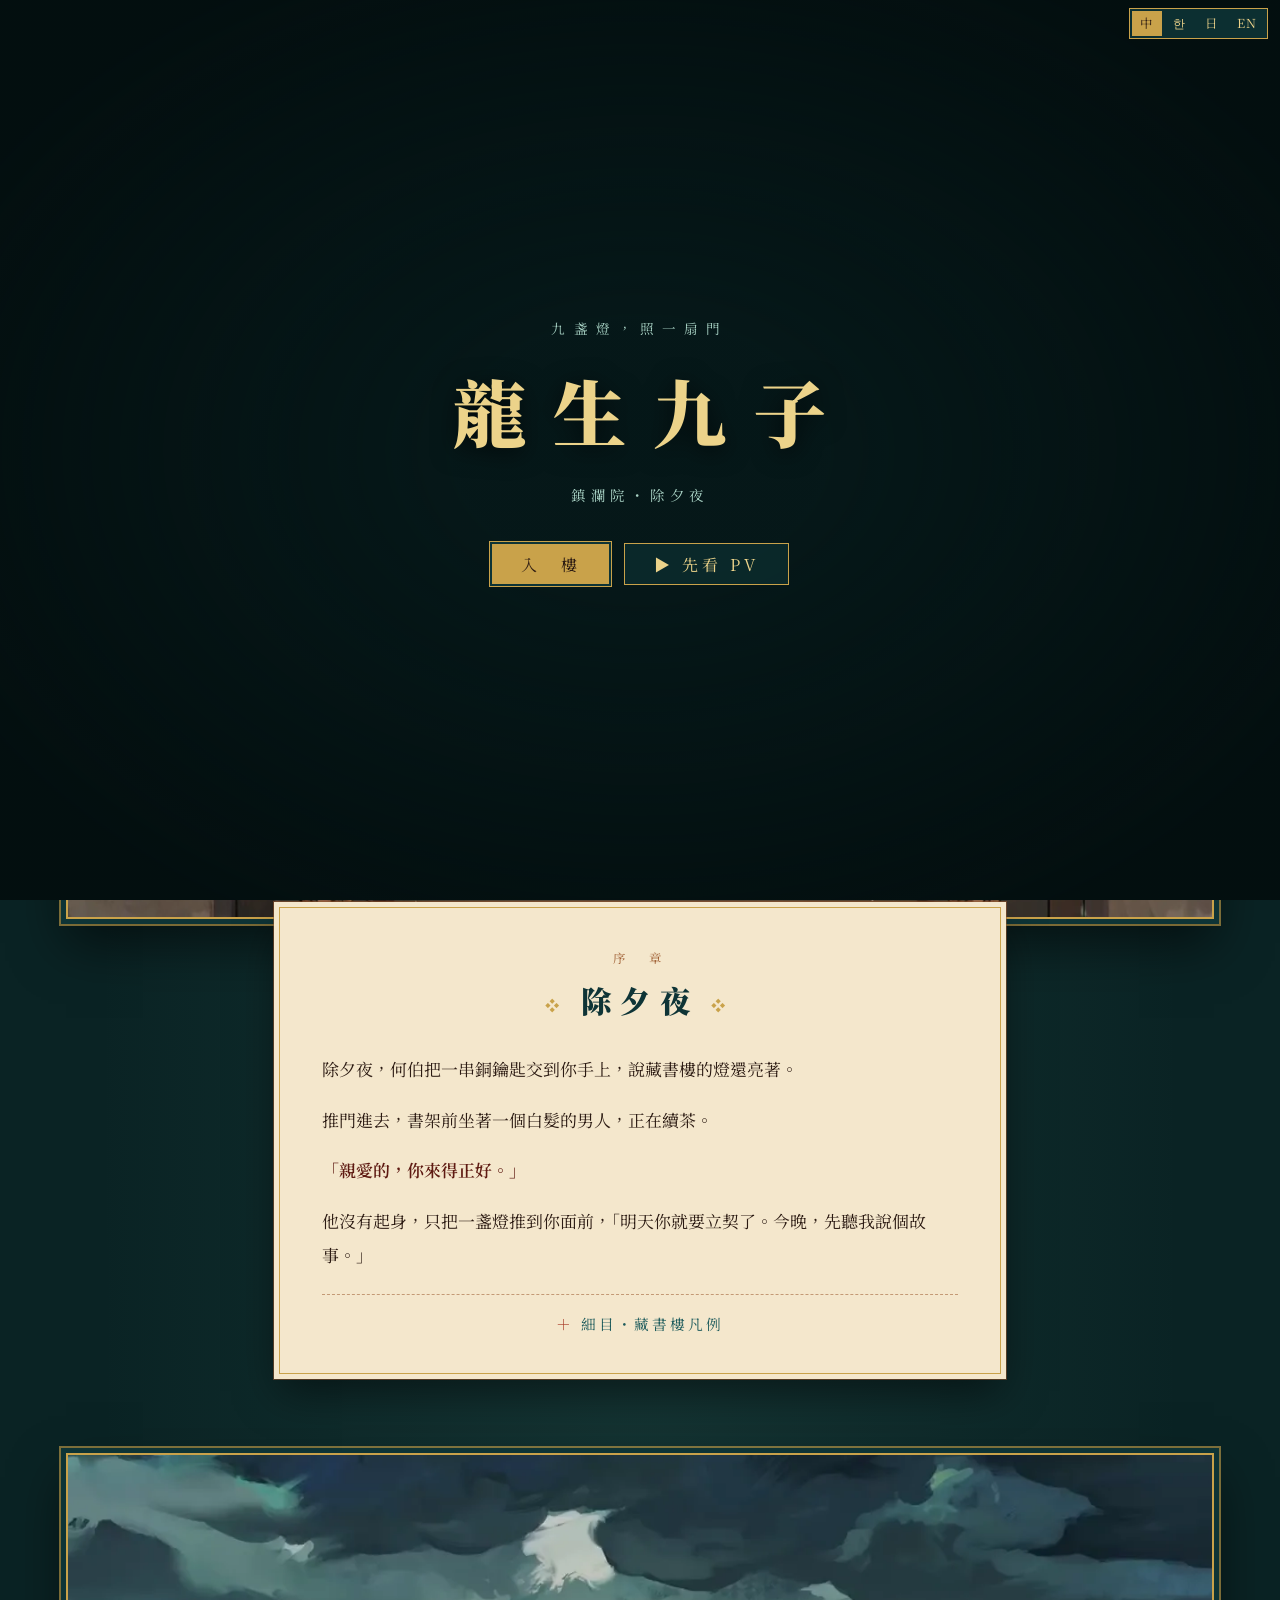
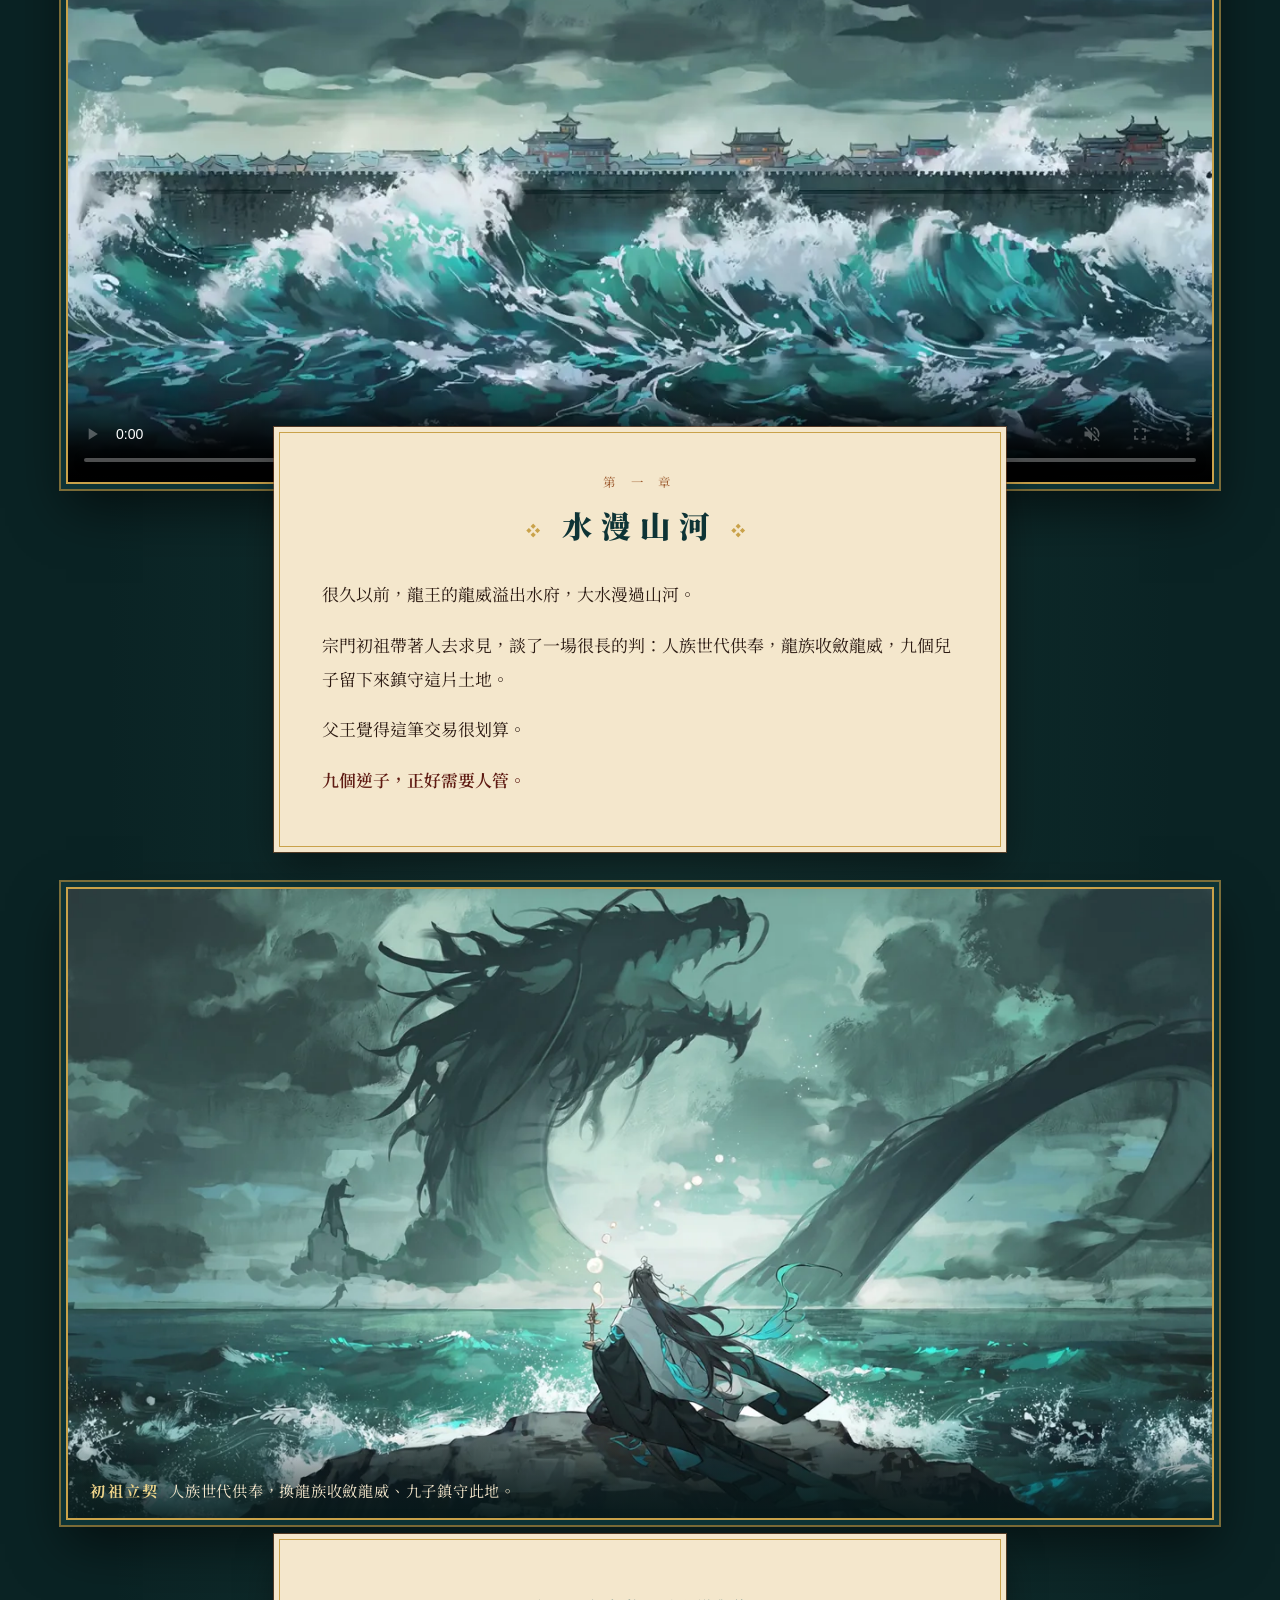
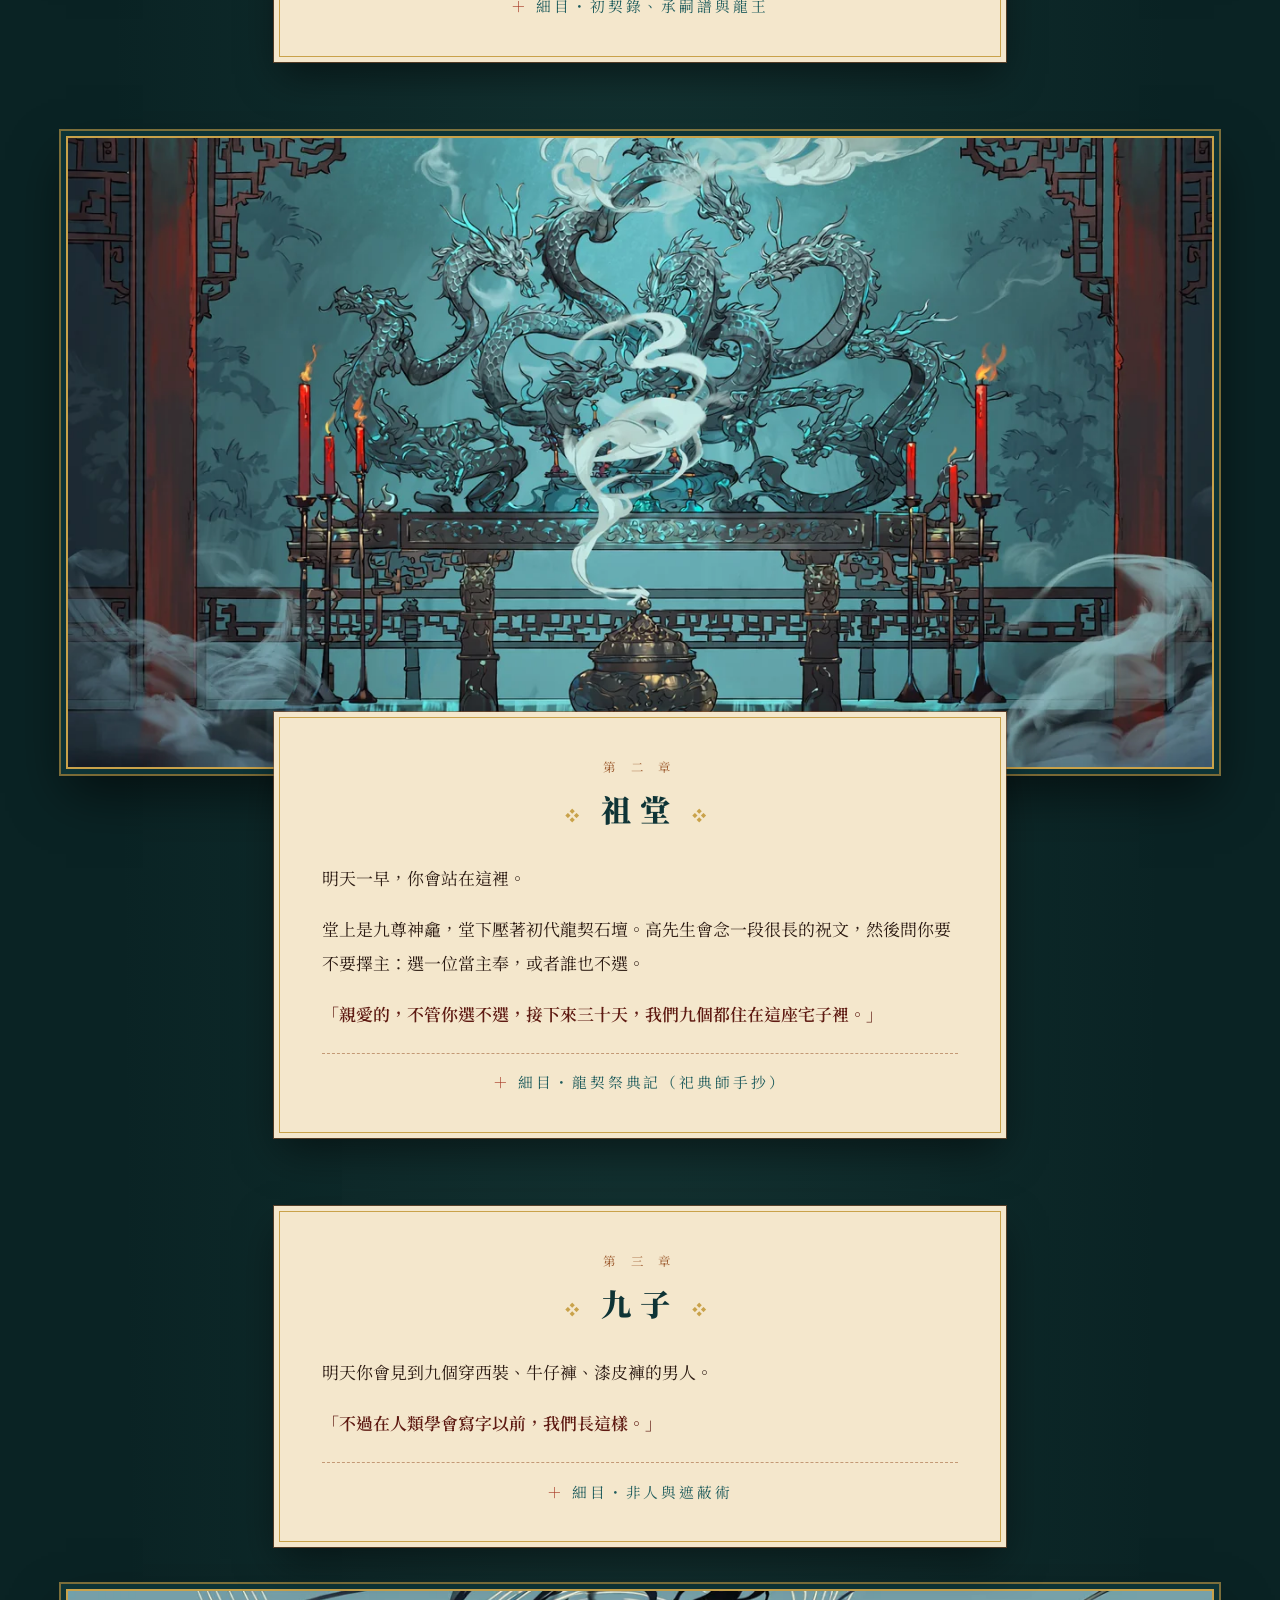
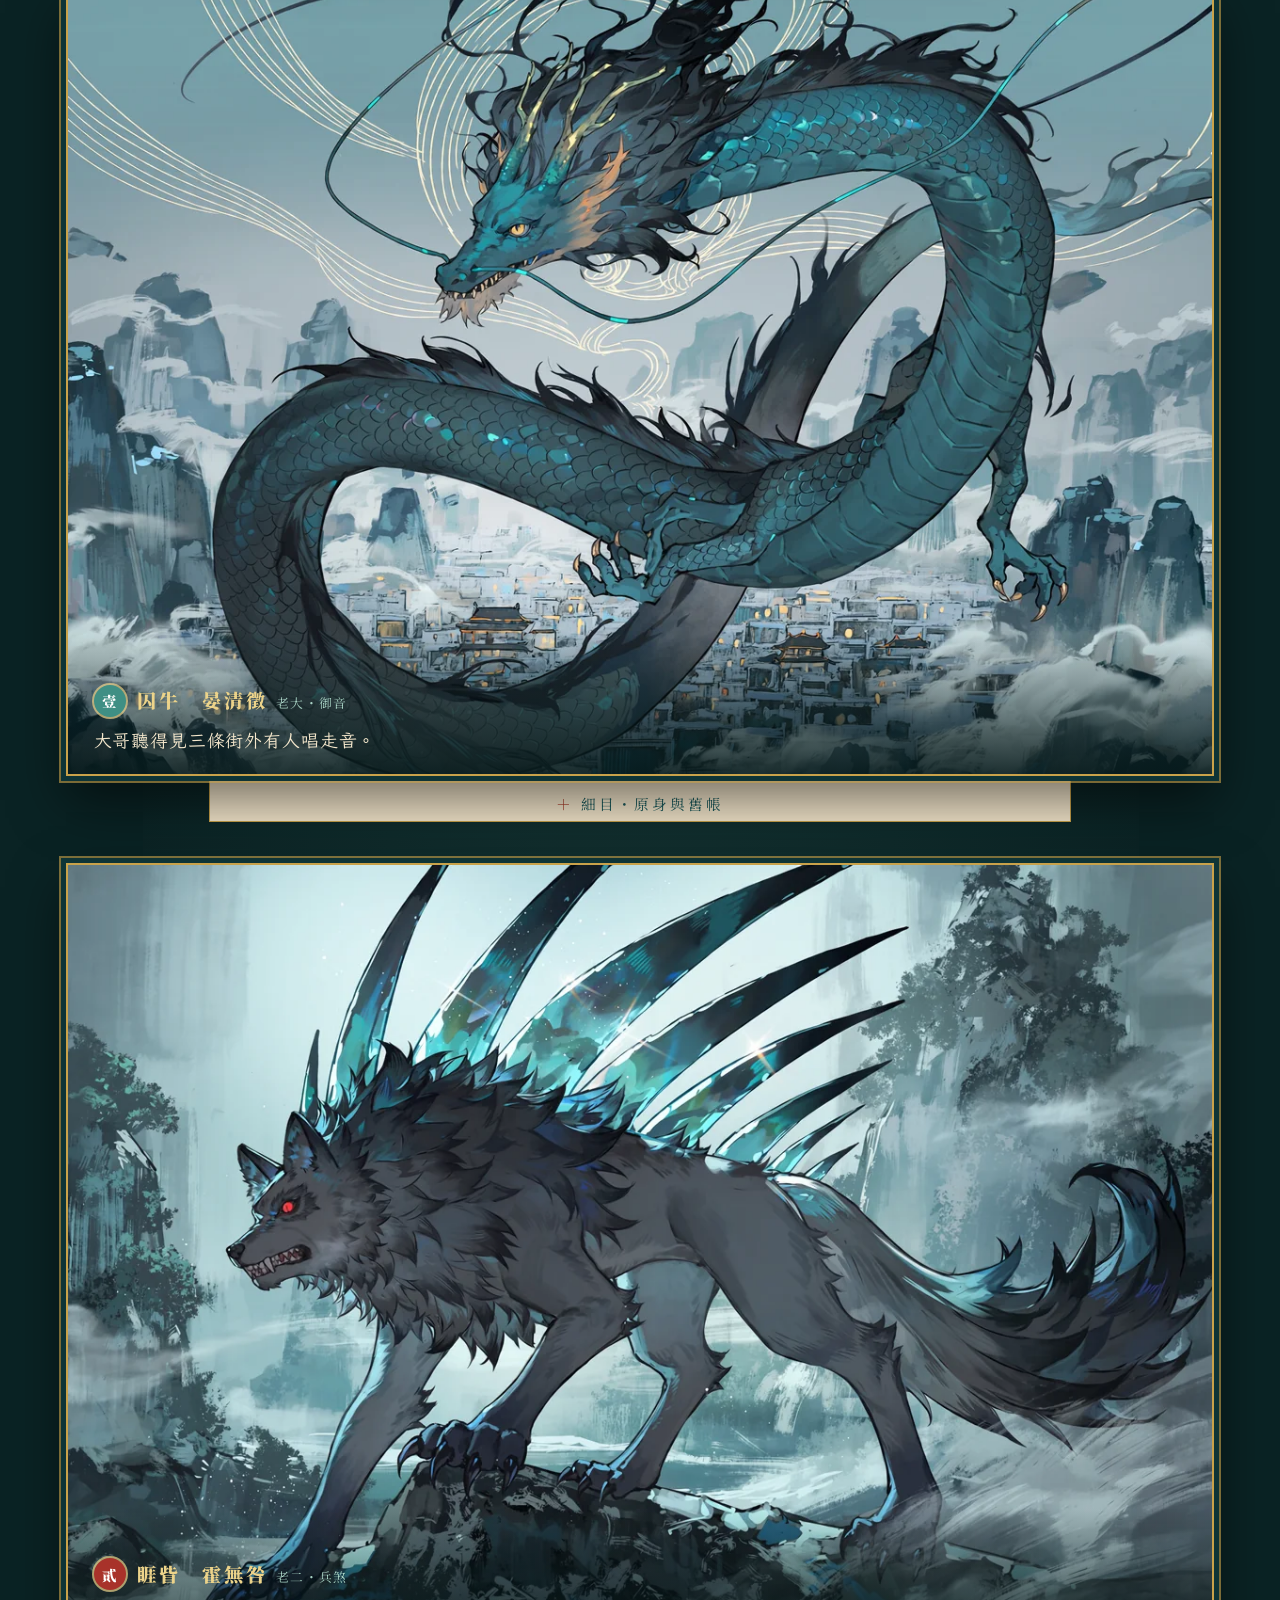
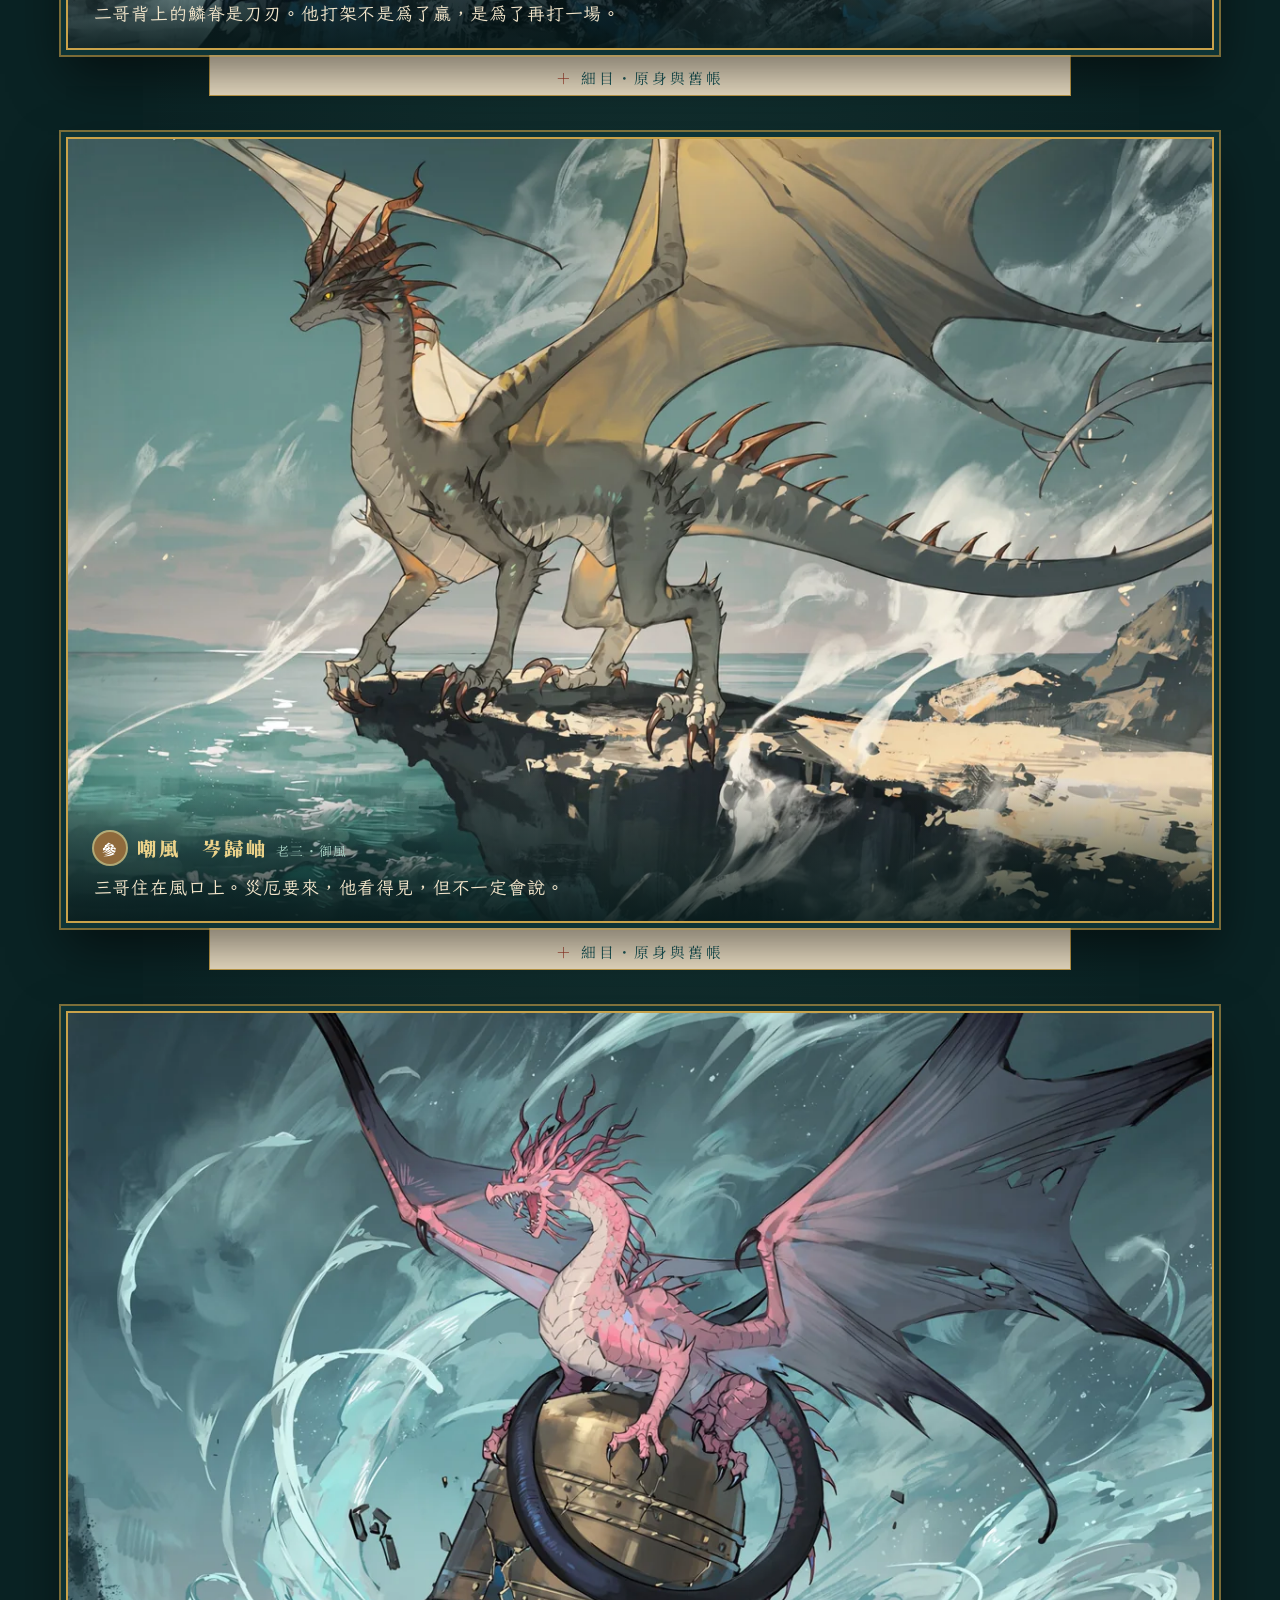
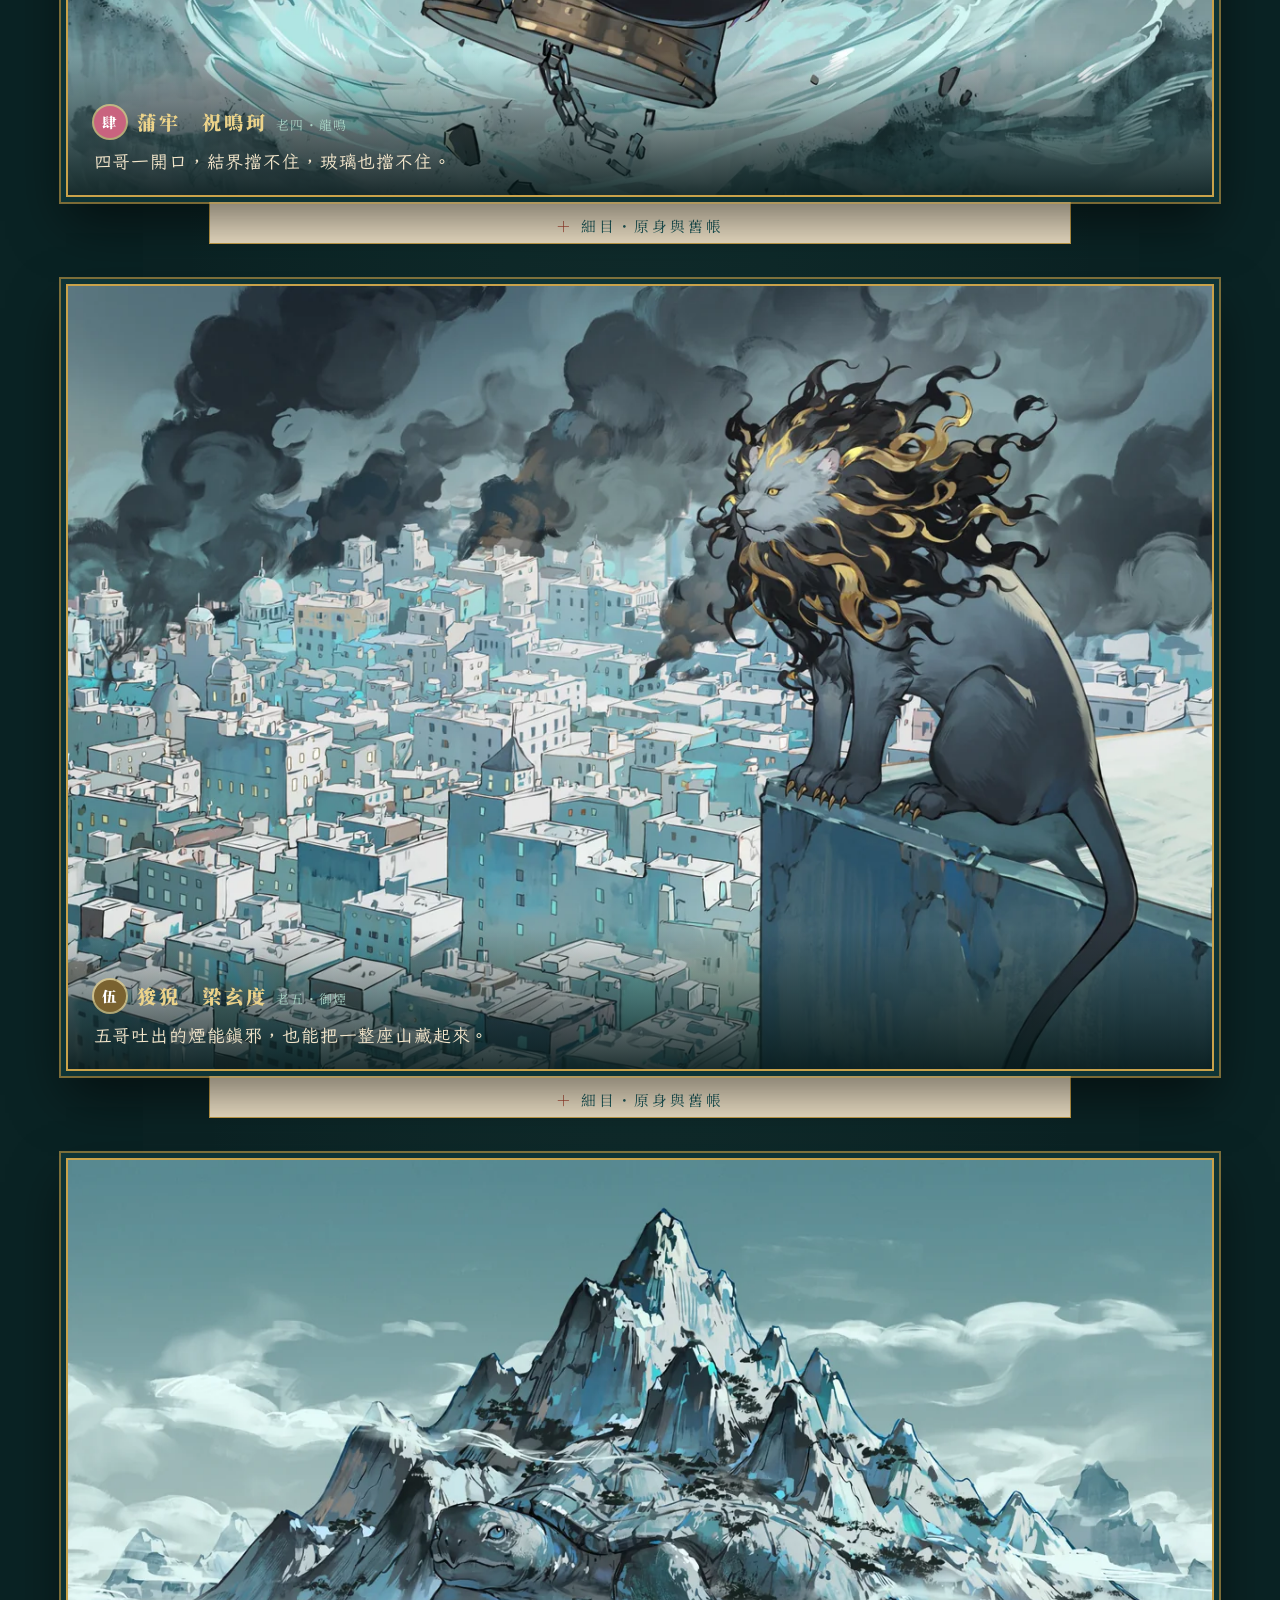
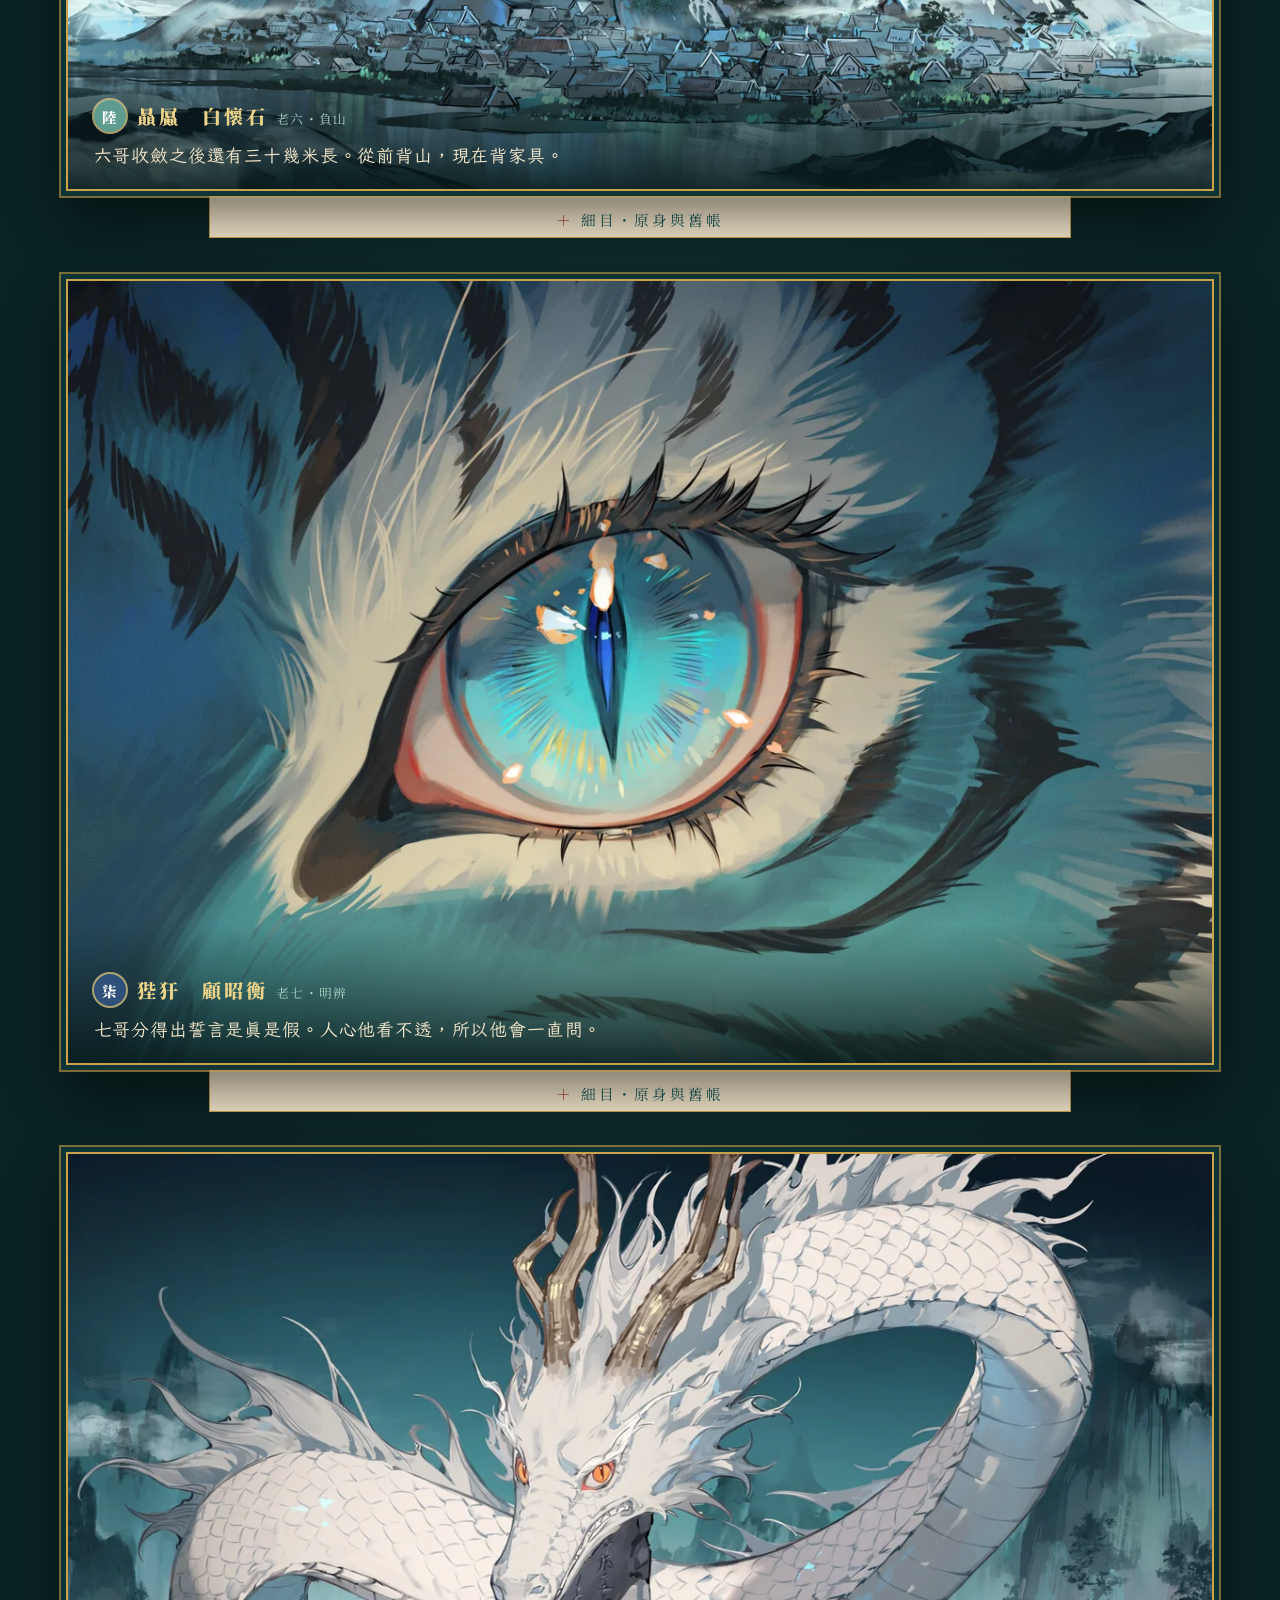
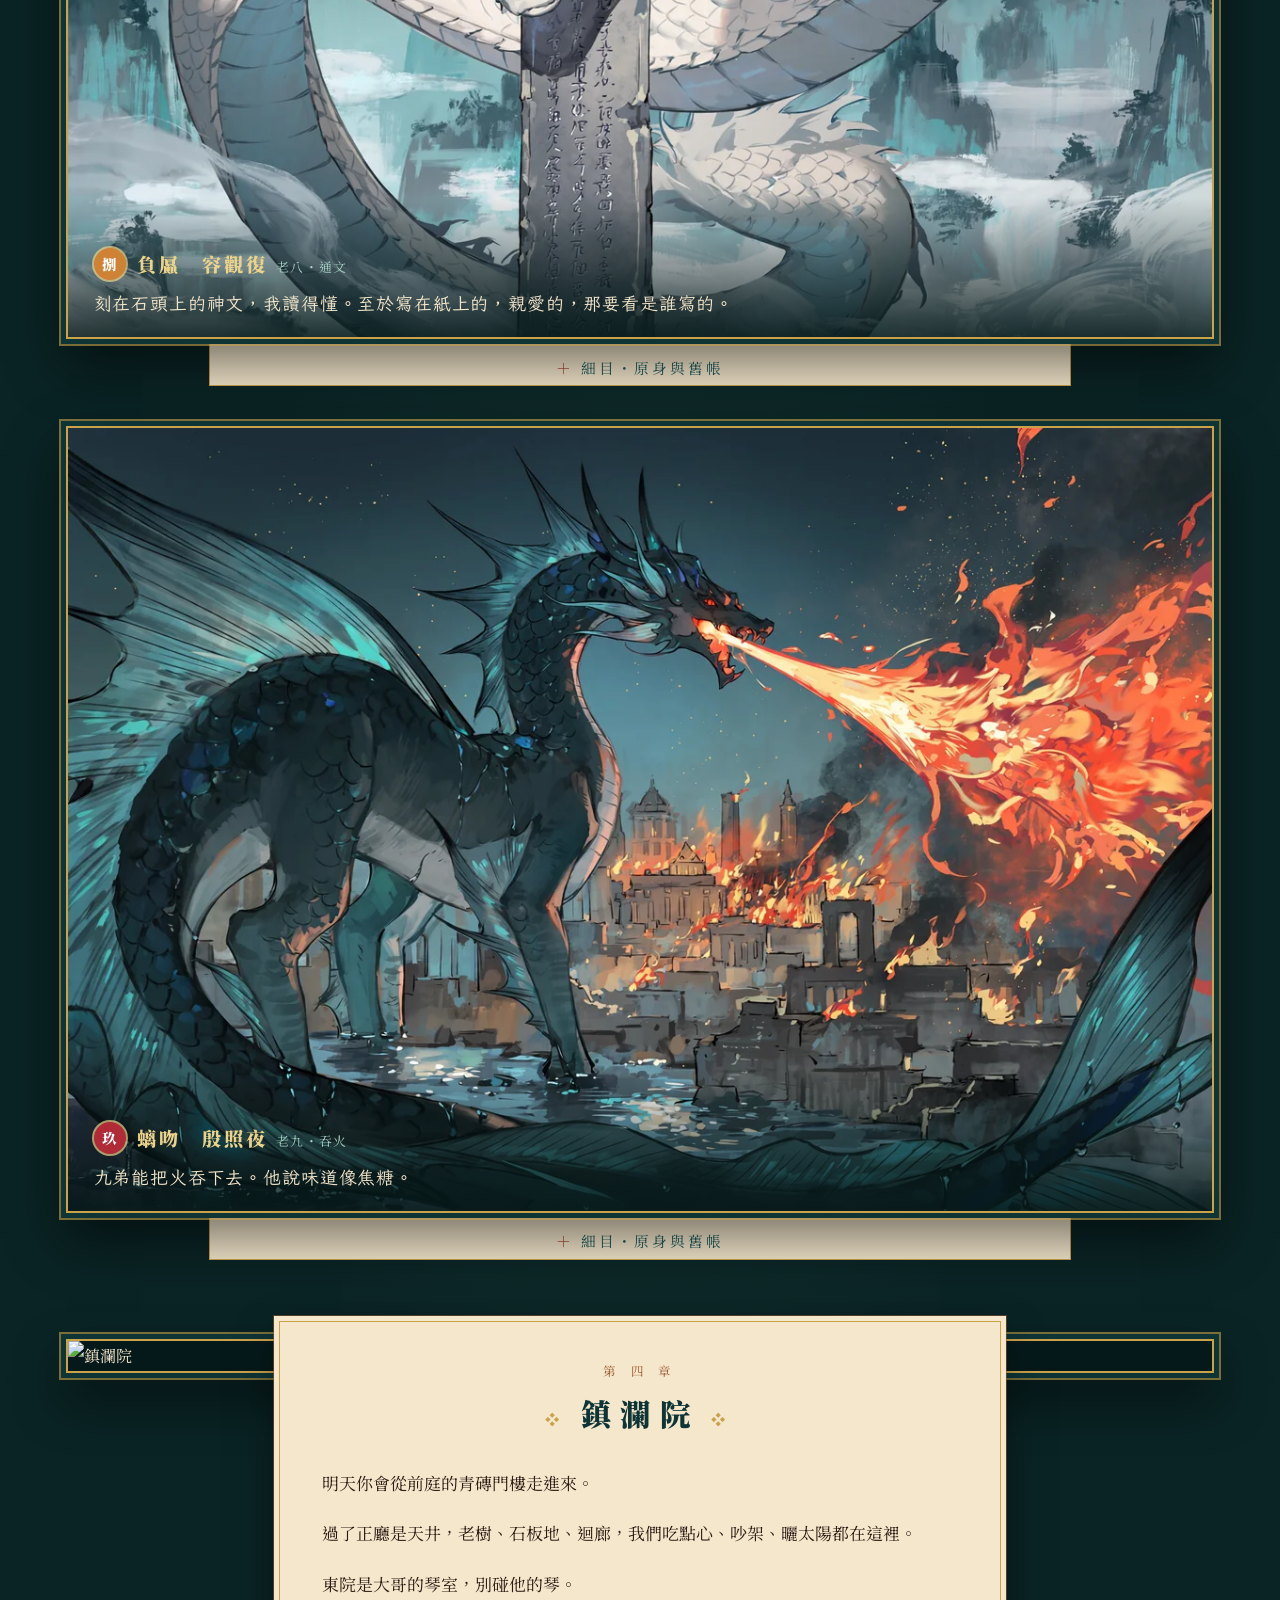
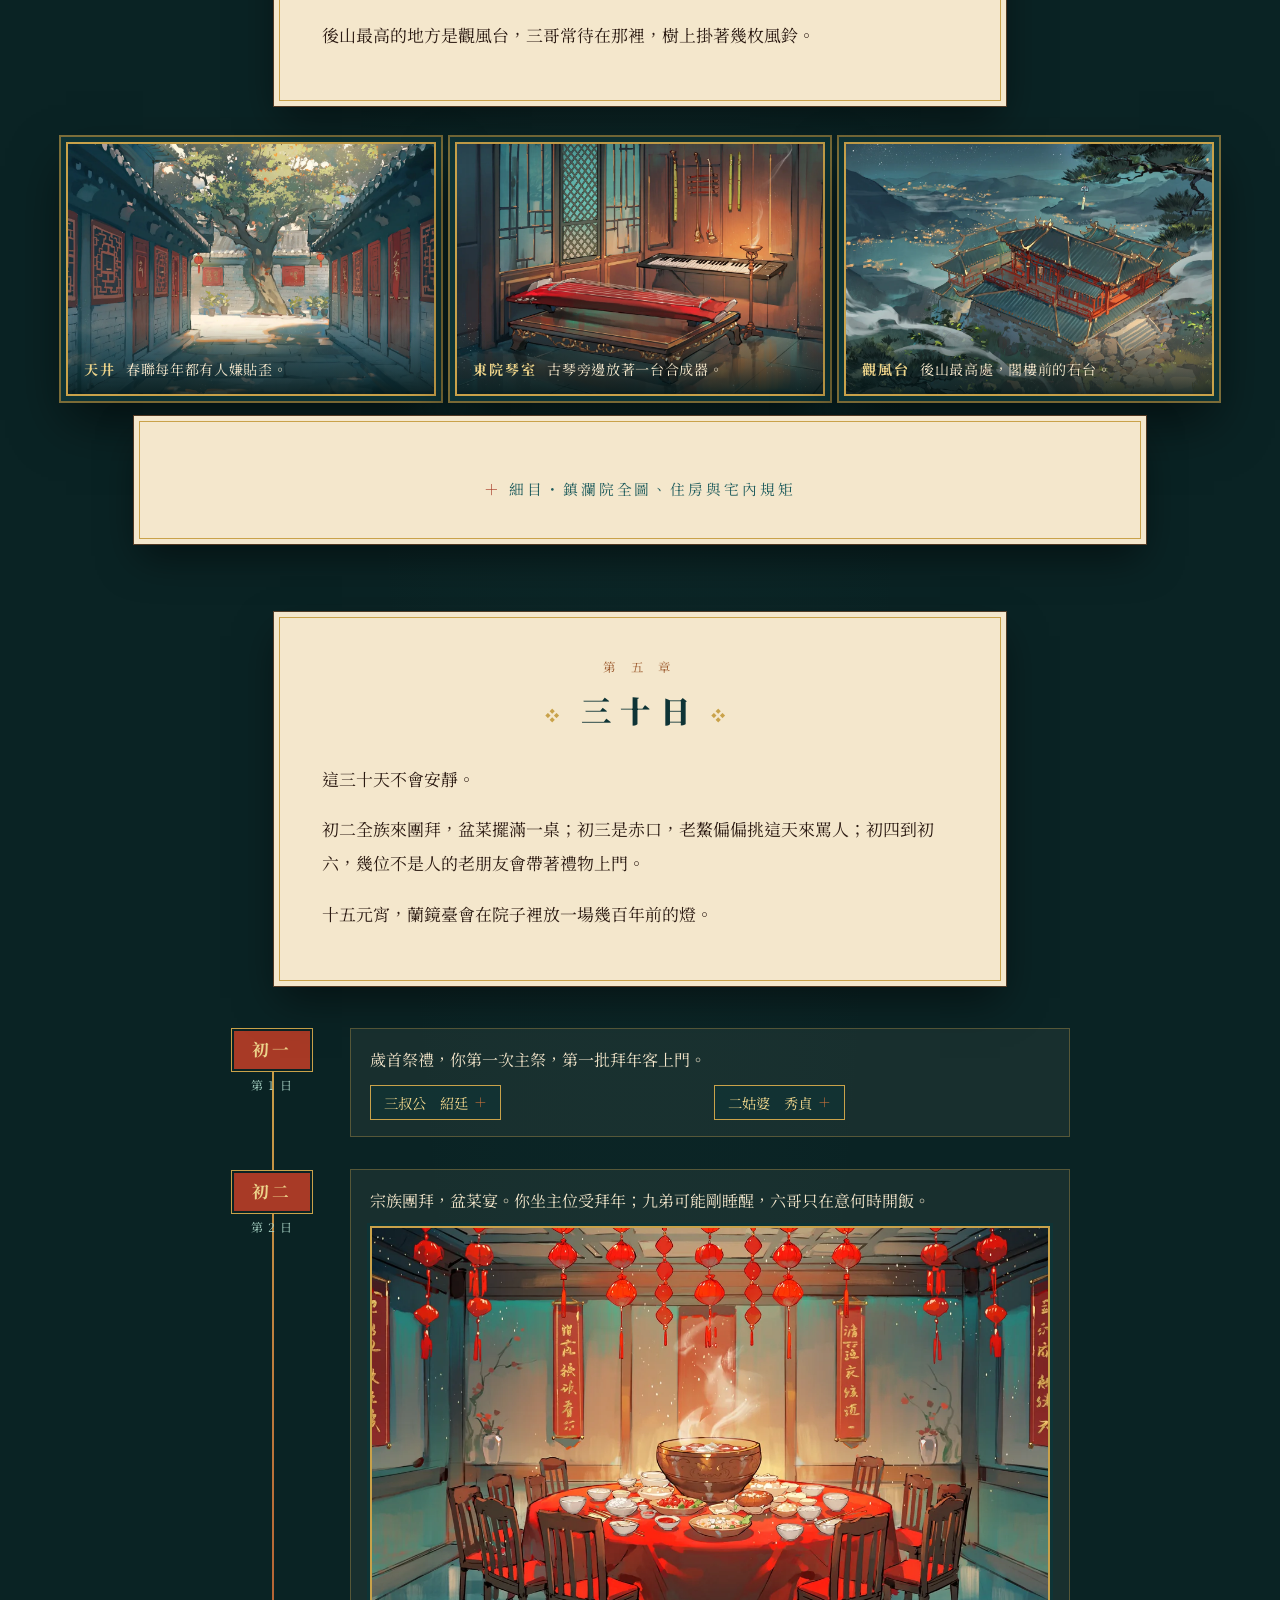
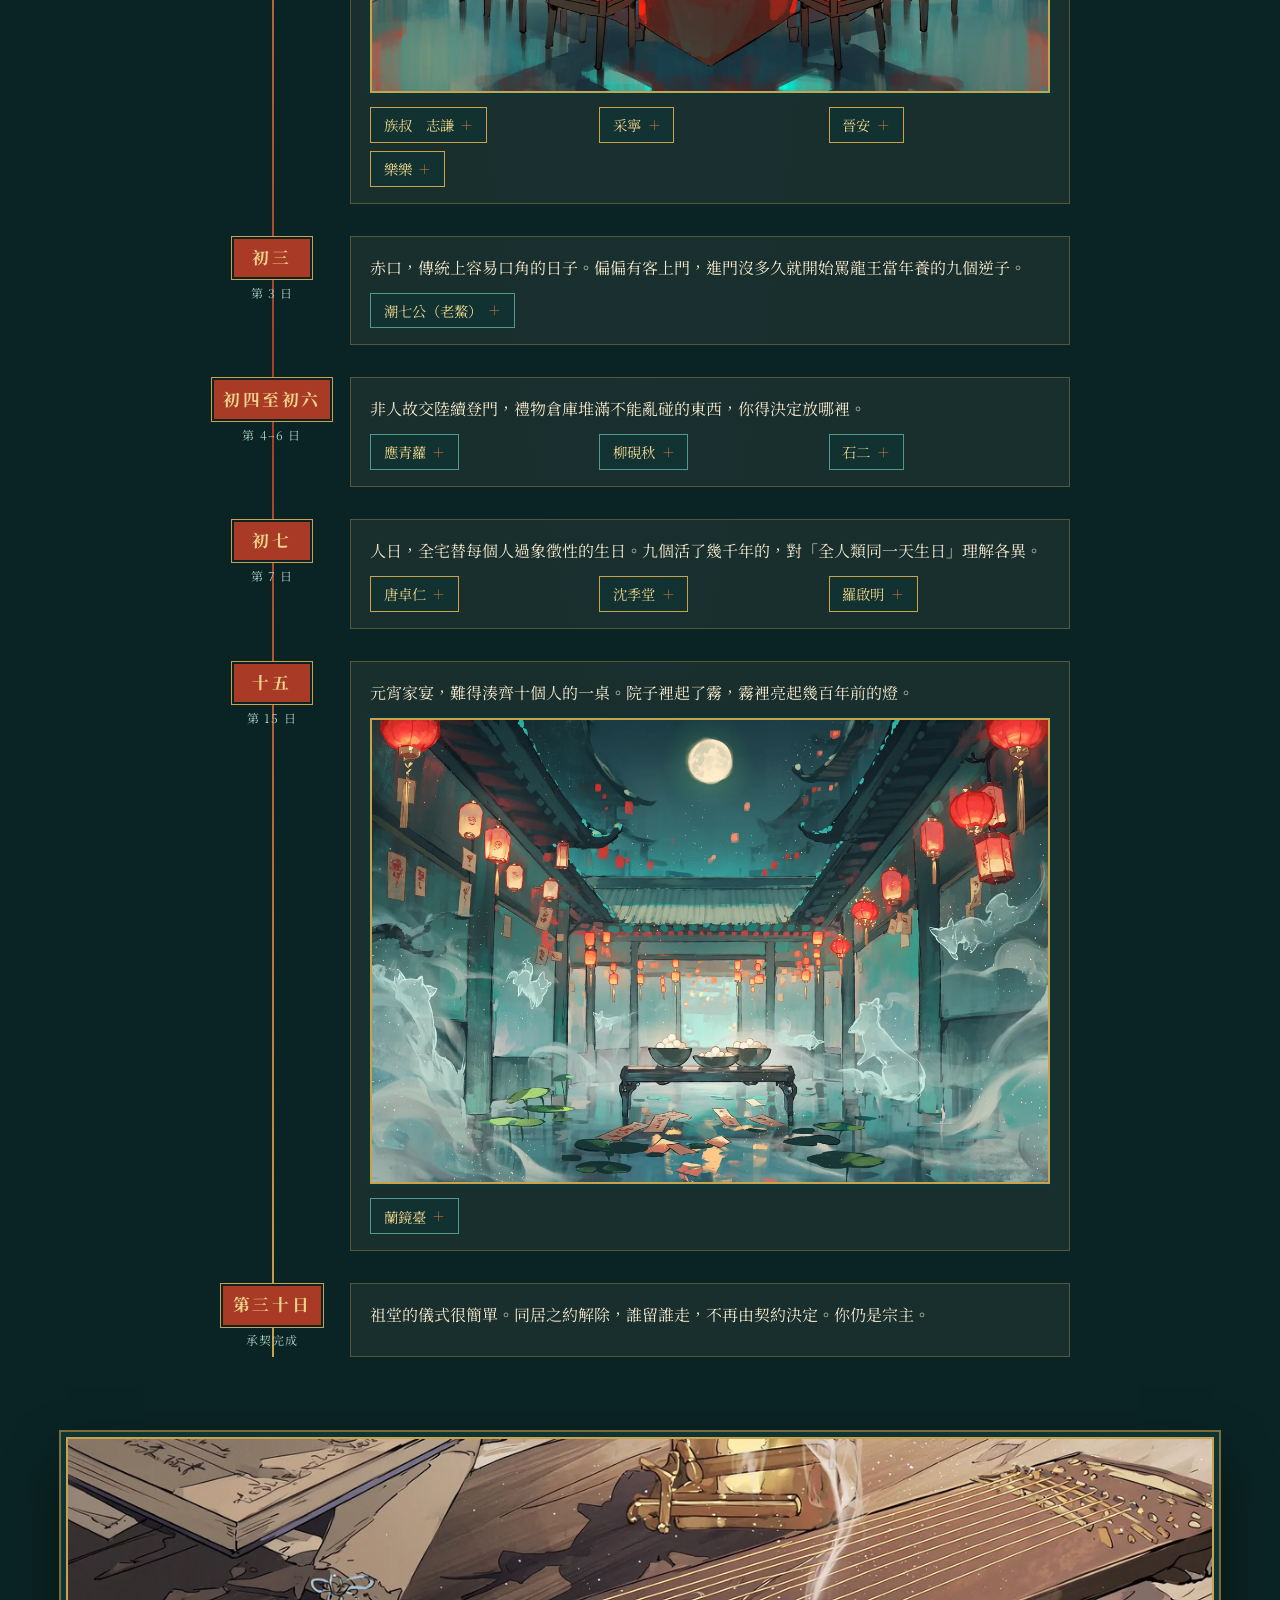
==== commit 6234ba5b: "Add files via upload" ====
--- a/index.html
+++ b/index.html
@@ -5,514 +5,14 @@
 <meta name="viewport" content="width=device-width, initial-scale=1">
 <title>龍生九子｜鎮瀾院藏書樓</title>
 <meta name="description" content="《龍生九子》世界觀：除夕夜，藏書樓裡的一個故事。">
-<link rel="preconnect" href="https://fonts.googleapis.com">
-<link rel="preconnect" href="https://fonts.gstatic.com" crossorigin>
+<link rel="alternate" hreflang="zh-Hant" href="index.html"><link rel="alternate" hreflang="ko" href="ko.html"><link rel="alternate" hreflang="ja" href="ja.html"><link rel="alternate" hreflang="en" href="en.html">
+<link rel="preconnect" href="https://fonts.googleapis.com"><link rel="preconnect" href="https://fonts.gstatic.com" crossorigin>
 <link href="https://fonts.googleapis.com/css2?family=Noto+Serif+TC:wght@400;600;900&family=LXGW+WenKai+TC&display=swap" rel="stylesheet">
-<style>
-:root{
-  --qing-d:#0e3436;--qing:#1d5b5c;--lv:#4f9a8c;--ci:#a9d3c5;
-  --zhu-d:#5e1a12;--zhu:#a83a26;--ju:#d9783b;
-  --gold:#c9a24a;--gold-l:#ecd38a;
-  --paper:#f4e7cc;--ink:#2b1a12;--ochre:#9c5a2e;
-  --serif:'Noto Serif TC','Songti TC','PMingLiU',serif;
-  --hand:'LXGW WenKai TC','Kaiti TC','DFKai-SB',var(--serif);
-}
-*{box-sizing:border-box}
-html{scroll-behavior:smooth}
-body{margin:0;font-family:var(--serif);color:var(--paper);line-height:1.9;font-size:16px;background:#0a2324;
-  background-image:radial-gradient(ellipse at 50% 0,rgba(79,154,140,.14),transparent 60%)}
-body.locked{overflow:hidden}
-img,video{display:block;max-width:100%}
-a{color:var(--gold-l)}
-button{font-family:inherit;cursor:pointer}
-.huiwen{height:12px;background:
-  repeating-linear-gradient(90deg,var(--gold) 0 4px,transparent 4px 8px,var(--gold) 8px 12px,transparent 12px 28px),
-  linear-gradient(var(--gold),var(--gold)) top/100% 2px no-repeat,linear-gradient(var(--gold),var(--gold)) bottom/100% 2px no-repeat,var(--qing)}
-.seal{display:inline-grid;place-items:center;width:52px;height:52px;background:var(--zhu);color:#fbe9d8;font-weight:900;font-size:.95rem;line-height:1.05;border-radius:4px;box-shadow:inset 0 0 0 3px var(--zhu),inset 0 0 0 5px #fbe9d8;writing-mode:vertical-rl;transform:rotate(-4deg);user-select:none;font-family:var(--serif)}
-
-/* ═ 開場 ═ */
-#gate{position:fixed;inset:0;z-index:100;display:grid;place-items:center;background:#06191a;transition:opacity 1.1s}
-#gate.gone{opacity:0;pointer-events:none}
-#gate .g-bg{position:absolute;inset:0;background:url('https://cdn.caveduck.io/cdn-cgi/image/f=auto,w=1200/charim/8fd3fd0f-4045-405a-bbc8-6aa8072833b6?v=6d16c0') center/cover;filter:brightness(.55);animation:slowzoom 18s ease-out forwards}
-#gate .g-bg::after{content:"";position:absolute;inset:0;background:radial-gradient(ellipse at center,rgba(6,25,26,.1) 20%,rgba(6,25,26,.9) 85%)}
-@keyframes slowzoom{from{transform:scale(1.12)}to{transform:scale(1)}}
-#gate .g-in{position:relative;text-align:center;padding:2rem 1rem}
-.g-sub{font-size:.85rem;letter-spacing:.6em;color:var(--ci);opacity:0;animation:fadein 1.4s .4s forwards}
-.g-title{font-size:clamp(2.6rem,9vw,4.6rem);font-weight:900;letter-spacing:.35em;margin-right:-.35em;color:var(--gold-l);text-shadow:0 4px 24px rgba(0,0,0,.7);opacity:0;animation:fadein 1.6s .9s forwards}
-.g-sub2{font-size:.9rem;letter-spacing:.4em;color:var(--ci);opacity:0;animation:fadein 1.4s 1.6s forwards}
-.g-btns{display:flex;gap:1rem;justify-content:center;flex-wrap:wrap;margin-top:2.2rem;opacity:0;animation:fadein 1.2s 2.2s forwards}
-@keyframes fadein{to{opacity:1}}
-.g-btn{font-family:var(--serif);font-size:1rem;letter-spacing:.25em;padding:.55rem 1.8rem;background:var(--gold);color:var(--ink);border:none;box-shadow:0 0 0 2px var(--qing-d),0 0 0 3px var(--gold)}
-.g-btn.ghost{background:rgba(14,52,54,.6);color:var(--gold-l);box-shadow:0 0 0 1px var(--gold)}
-.g-btn:hover{filter:brightness(1.12)}
-#pv{position:fixed;inset:0;z-index:120;background:rgba(3,12,13,.93);display:none;place-items:center}
-#pv.show{display:grid}
-#pv .box{width:min(960px,92vw)}
-#pv .frame{position:relative;aspect-ratio:16/9;border:2px solid var(--gold)}
-#pv iframe{position:absolute;inset:0;width:100%;height:100%;border:0}
-#pv .row{display:flex;justify-content:space-between;align-items:center;margin-top:1rem;font-size:.9rem}
-
-/* ═ 導覽 ═ */
-nav.toc{position:sticky;top:0;z-index:20;background:rgba(14,52,54,.96);border-bottom:2px solid var(--gold);backdrop-filter:blur(4px)}
-nav.toc ul{list-style:none;margin:0 auto;padding:.5rem 1rem;display:flex;gap:.3rem 1.2rem;justify-content:center;max-width:1100px;flex-wrap:wrap}
-nav.toc a{color:var(--gold-l);text-decoration:none;font-size:.9rem;letter-spacing:.08em;white-space:nowrap}
-nav.toc a:hover{color:#fff}
-nav.toc .pvbtn{background:none;border:1px solid var(--gold);color:var(--gold-l);font-size:.85rem;padding:0 .6rem}
-
-/* ═ 章節 ═ */
-main{max-width:1180px;margin:0 auto;padding:0 1rem 2rem}
-.ch{position:relative;margin:4.5rem 0 5rem}
-.plate{position:relative;margin:0;border:2px solid var(--gold);box-shadow:0 0 0 5px var(--qing-d),0 0 0 7px rgba(201,162,74,.6),0 24px 50px rgba(0,0,0,.55);overflow:hidden;background:#06191a}
-.plate img,.plate video{width:100%;height:auto}
-.plate figcaption{position:absolute;left:0;right:0;bottom:0;padding:2.4rem 1.4rem .8rem;background:linear-gradient(transparent,rgba(6,25,26,.88));font-size:.95rem;color:var(--paper);letter-spacing:.05em}
-.plate figcaption b{color:var(--gold-l);margin-right:.6rem;letter-spacing:.15em}
-.ch-card{position:relative;width:min(720px,100%);margin:-3.2rem auto 0;z-index:2;background:var(--paper);color:var(--ink);padding:2.4rem 2.6rem 2rem;
-  box-shadow:0 0 0 1px var(--gold),0 0 0 6px var(--paper),0 0 0 7px rgba(156,90,46,.5),0 18px 40px rgba(0,0,0,.5)}
-.ch-no{text-align:center;font-size:.78rem;letter-spacing:.5em;color:var(--ochre)}
-.ch-card h2{text-align:center;margin:.1rem 0 1.4rem;font-size:1.9rem;font-weight:900;letter-spacing:.3em;color:var(--qing-d)}
-.ch-card h2::before,.ch-card h2::after{content:"❖";font-size:.9rem;color:var(--gold);margin:0 .8rem;vertical-align:middle}
-.narr p{margin:0 0 1.05rem;font-size:1.06rem;line-height:2;opacity:0;transform:translateY(10px);transition:opacity .9s,transform .9s}
-.narr p.q{color:var(--zhu-d);font-weight:600}
-.narr.in p{opacity:1;transform:none}
-.narr.in p:nth-child(2){transition-delay:.25s}.narr.in p:nth-child(3){transition-delay:.5s}.narr.in p:nth-child(4){transition-delay:.75s}.narr.in p:nth-child(5){transition-delay:1s}.narr.in p:nth-child(6){transition-delay:1.25s}.narr.in p:nth-child(7){transition-delay:1.5s}
-.signoff{text-align:right;color:#cf8233;font-family:var(--hand);font-size:.95rem}
-
-/* 細目 */
-details.more{margin-top:1.4rem;border-top:1px dashed rgba(156,90,46,.55)}
-details.more>summary{list-style:none;cursor:pointer;padding:.9rem 0 .2rem;text-align:center;color:var(--qing);font-size:.92rem;letter-spacing:.2em}
-details.more>summary::-webkit-details-marker{display:none}
-details.more>summary::before{content:"＋ ";color:var(--zhu)}
-details.more[open]>summary::before{content:"－ "}
-details.more>summary:hover{color:var(--zhu)}
-.more-in{padding:1rem 0 .4rem;font-size:.95rem;line-height:1.9;animation:fold .4s ease-out}
-@keyframes fold{from{opacity:0;transform:translateY(-6px)}}
-.more-in h3{font-size:1.05rem;color:var(--zhu-d);margin:1.4rem 0 .4rem;letter-spacing:.06em}
-.more-in h3:first-child{margin-top:.2rem}
-.more-in p{margin:.4rem 0}
-.more-in ul{padding-left:1.2rem;margin:.4rem 0}
-.biblio{font-size:.78rem;color:var(--ochre);border-bottom:1px dashed rgba(156,90,46,.4);padding-bottom:.2rem;margin-bottom:.5rem}
-.biblio span{margin-right:1rem}.biblio span::before{content:"◆ ";color:var(--gold)}
-.anyu{border-left:3px solid #cf8233;padding:.1rem 0 .1rem .8rem;margin:.8rem 0;color:#6b4a2c;font-size:.93em}
-.anyu::before{content:"編者按　";color:#cf8233;font-weight:600}
-.slip{float:right;clear:both;width:min(62%,300px);margin:.7rem -.2rem .4rem .8rem;padding:.5rem .7rem;background:#fffaf0;font-family:var(--hand);font-style:italic;font-size:.98rem;line-height:1.55;color:var(--c);
-  border-left:3px solid var(--c);transform:rotate(var(--r,-2deg));box-shadow:2px 3px 6px rgba(43,26,18,.18)}
-.slip.l{float:left;margin:.7rem .8rem .4rem -.2rem}
-.slip b{display:block;font-style:normal;font-size:.72rem;letter-spacing:.15em;opacity:.8}
-.clr{clear:both}
-/* 祭典記 */
-.jidian{background:#f8eedc;border:1px solid rgba(168,58,38,.5);outline:3px double rgba(168,58,38,.35);outline-offset:5px;padding:1.6rem 1.6rem 1.2rem;margin:.4rem 0 1rem}
-.jidian .jt{text-align:center;color:var(--zhu);font-size:1.4rem;font-weight:900;letter-spacing:.35em}
-.jidian .jb{text-align:center;color:var(--zhu-d);font-size:.88rem;margin-bottom:1rem}
-.jidian h4{color:var(--zhu);margin:1.1rem 0 .2rem;letter-spacing:.12em}
-.jidian .colo{text-align:right;color:var(--zhu-d);margin-top:1.2rem}
-.jidian .colo .seal{width:42px;height:42px;font-size:.8rem;vertical-align:middle;margin-left:.5rem}
-
-/* ═ 序章：書架熱區 ═ */
-.shelfpic{position:relative}
-.hot{position:absolute;display:block;border-radius:8px;outline:none;transition:box-shadow .25s,background .25s;text-decoration:none}
-.hot i{position:absolute;left:50%;top:50%;width:12px;height:12px;margin:-6px 0 0 -6px;border-radius:50%;background:var(--gold-l);box-shadow:0 0 0 3px rgba(236,211,138,.35),0 0 14px 4px rgba(236,211,138,.6);animation:breathe 2.6s ease-in-out infinite;pointer-events:none}
-@keyframes breathe{50%{opacity:.35;transform:scale(.75)}}
-.hot span{position:absolute;left:50%;bottom:calc(100% + 8px);transform:translate(-50%,4px);white-space:nowrap;background:var(--paper);color:var(--ink);font-size:.85rem;font-weight:600;letter-spacing:.15em;padding:.25rem .8rem;border:1px solid var(--zhu);box-shadow:0 4px 10px rgba(0,0,0,.45);opacity:0;transition:.25s;pointer-events:none;z-index:3}
-.hot:hover,.hot:focus-visible{background:rgba(236,211,138,.1);box-shadow:0 0 0 2px var(--gold-l),0 0 26px rgba(236,211,138,.55)}
-.hot:hover span,.hot:focus-visible span{opacity:1;transform:translate(-50%,0)}
-.hot.hid{cursor:default}.hot.hid:hover{background:none;box-shadow:none}
-.hot.hid.wig{animation:wig .35s}
-@keyframes wig{25%{transform:translate(-2px,-2px) rotate(-1deg)}75%{transform:translate(2px,0) rotate(1deg)}}
-@media (hover:none){.hot span{opacity:.92;transform:translate(-50%,0);font-size:.68rem;padding:.05rem .4rem;letter-spacing:.05em}}
-.shelf-tip{text-align:center;color:var(--ci);font-size:.85rem;margin:.9rem 0 0}
-ol.fl{list-style:none;padding:0;counter-reset:f}
-ol.fl li{counter-increment:f;padding-left:2.2rem;position:relative;margin:.4rem 0}
-ol.fl li::before{content:counter(f,cjk-ideographic) "、";position:absolute;left:0;color:var(--zhu);font-weight:600}
-
-/* ═ 第三章：九子 ═ */
-.sons{display:grid;gap:2.6rem;margin-top:3rem}
-.son .plate figcaption{font-size:1.05rem;padding:3rem 1.6rem 1rem}
-.son-tag{display:flex;align-items:center;gap:.7rem;margin-bottom:.3rem}
-.son-tag .num{width:2rem;height:2rem;border-radius:50%;background:var(--c);color:#fff;font-weight:900;display:grid;place-items:center;font-size:.9rem;box-shadow:0 0 0 2px rgba(236,211,138,.7)}
-.son-tag .nm{font-weight:900;font-size:1.2rem;letter-spacing:.15em;color:var(--gold-l)}
-.son-tag .nm small{font-weight:400;font-size:.8rem;color:var(--ci);margin-left:.5rem;letter-spacing:.1em}
-.son-line{font-family:var(--hand);font-size:1.12rem;color:var(--paper)}
-.son-more{width:min(860px,100%);margin:0 auto;background:var(--paper);color:var(--ink);padding:0 1.8rem;box-shadow:0 0 0 1px var(--gold);border-top:none}
-.son-more details.more{margin-top:0;border-top:none}
-.son-grid{display:grid;grid-template-columns:150px 1fr;gap:1.3rem;align-items:start}
-.son-grid .por{border:2px solid var(--c);box-shadow:0 0 0 3px var(--paper),0 0 0 4px var(--gold)}
-dl.spec{margin:0;display:grid;grid-template-columns:6.2em 1fr;gap:.3rem .8rem}
-dl.spec dt{color:var(--c);font-weight:600}
-dl.spec dd{margin:0}
-.ledger{margin-top:1rem;padding-top:.5rem;border-top:1px dashed rgba(156,90,46,.5)}
-.ledger h5{margin:0 0 .3rem;color:var(--ochre);font-size:.86rem;letter-spacing:.25em}
-
-/* ═ 第四章：三景 ═ */
-.scenes{display:grid;grid-template-columns:repeat(3,1fr);gap:1.2rem;margin-top:2.6rem}
-.scenes .plate figcaption{font-size:.88rem;padding:2rem 1rem .7rem}
-.map-wrap{display:grid;grid-template-columns:minmax(0,1.1fr) minmax(0,1fr);gap:1.2rem;align-items:start;margin-top:.8rem}
-.map-wrap svg{width:100%;height:auto;background:#efe0c0;border:3px solid var(--gold);box-shadow:0 0 0 3px var(--qing)}
-.zone{cursor:pointer;outline:none}
-.zone rect,.zone path,.zone circle{fill:rgba(29,91,92,.16);stroke:var(--qing);stroke-width:1.6;transition:fill .2s}
-.zone:hover rect,.zone:hover path,.zone:hover circle,.zone:focus-visible rect{fill:rgba(201,162,74,.35)}
-.zone.on rect,.zone.on path,.zone.on circle{fill:rgba(168,58,38,.28);stroke:var(--zhu);stroke-width:2.4}
-.zone text{font-family:var(--serif);font-size:19px;fill:var(--qing-d);font-weight:600;text-anchor:middle;pointer-events:none}
-.zone text.s{font-size:13px;font-weight:400;fill:var(--ochre)}
-.map-panel{background:#fbf3e2;border:1px solid rgba(156,90,46,.5);padding:1rem 1.1rem;min-height:260px;font-size:.92rem}
-.map-panel h4{margin:0 0 .1rem;color:var(--zhu-d);font-size:1.15rem;letter-spacing:.1em}
-.map-panel .era{font-size:.78rem;color:var(--ochre);margin-bottom:.4rem}
-.map-panel .rooms{margin-top:.6rem;font-size:.88rem}
-.map-panel .rooms b{color:var(--qing)}
-
-/* ═ 第五章：時間軸 ═ */
-.tl{position:relative;width:min(860px,100%);margin:3rem auto 0;padding-left:0}
-.tl::before{content:"";position:absolute;left:62px;top:0;bottom:0;width:2px;background:linear-gradient(var(--gold),var(--zhu) 50%,var(--gold))}
-.day{position:relative;display:grid;grid-template-columns:124px 1fr;gap:1rem;margin-bottom:2rem}
-.day .d{position:relative;text-align:center;padding-top:.2rem}
-.day .d b{display:inline-block;min-width:76px;background:var(--zhu);color:var(--gold-l);font-size:1.05rem;letter-spacing:.15em;padding:.2rem .6rem;box-shadow:0 0 0 2px #0a2324,0 0 0 3px var(--gold);position:relative;z-index:1}
-.day .d small{display:block;color:var(--ci);font-size:.75rem;margin-top:.3rem;letter-spacing:.1em}
-.day .c{background:rgba(244,231,204,.06);border:1px solid rgba(201,162,74,.35);padding:1rem 1.2rem}
-.day .c p.ev{margin:0 0 .6rem;font-size:1rem}
-.day .c .plate{margin:.4rem 0 .9rem;box-shadow:0 0 0 3px var(--qing-d)}
-.who{display:flex;flex-wrap:wrap;gap:.5rem}
-.who details{flex:1 1 220px}
-.who summary{list-style:none;cursor:pointer;display:inline-flex;align-items:center;gap:.4rem;padding:.2rem .8rem;border:1px solid var(--gold);color:var(--gold-l);font-size:.9rem;background:rgba(14,52,54,.6)}
-.who summary::-webkit-details-marker{display:none}
-.who summary::after{content:"＋";color:var(--ju);font-size:.8rem}
-.who details[open] summary::after{content:"－"}
-.who details.fei summary{border-color:var(--lv)}
-.mingtie{margin-top:.5rem;background:#fbf1de;color:var(--ink);padding:.9rem 1rem;border:1px solid var(--zhu);font-size:.9rem;line-height:1.72;box-shadow:inset 0 0 0 3px #fbf1de,inset 0 0 0 4px rgba(168,58,38,.4);animation:fold .35s}
-.fei .mingtie{border-color:var(--lv);box-shadow:inset 0 0 0 3px #fbf1de,inset 0 0 0 4px rgba(79,154,140,.6)}
-.mingtie .a{font-size:.78rem;color:var(--ochre);margin-bottom:.3rem}
-.mingtie p{margin:.25rem 0}
-.mingtie .k{color:var(--ochre);font-size:.8rem}
-.mingtie .hn{font-family:var(--hand);font-style:italic;color:var(--c);border-top:1px dashed rgba(156,90,46,.4);margin-top:.5rem;padding-top:.4rem}
-.mingtie .hn b{font-style:normal;font-size:.72rem;opacity:.8;margin-right:.3rem}
-
-/* ═ 第六章：存物 ═ */
-.reg{display:grid;grid-template-columns:repeat(auto-fill,minmax(200px,1fr));gap:.8rem}
-.regcard{background:#efe6d2;padding:.8rem .9rem;border:1px solid #8f7b5c;box-shadow:2px 3px 0 rgba(43,26,18,.15);font-size:.88rem}
-.regcard .no{font-size:.72rem;letter-spacing:.2em;color:var(--ochre)}
-.regcard .pm{font-size:1.02rem;font-weight:900;margin:.1rem 0 .4rem}
-.regcard dl{margin:0;display:grid;grid-template-columns:4.6em 1fr;gap:.15rem .5rem}
-.regcard dt{color:var(--qing);font-weight:600}
-.regcard dd{margin:0}
-
-/* ═ 尾聲 ═ */
-.loan{margin-top:.6rem;border:2px solid var(--qing);background:#fbf3e2}
-.loan .row{display:grid;grid-template-columns:6.5em 1fr 1.2fr;border-bottom:1px solid rgba(29,91,92,.3);font-size:.9rem}
-.loan .row>div{padding:.45rem .6rem;border-right:1px solid rgba(29,91,92,.2)}
-.loan .row>div:last-child{border-right:none}
-.loan .hd{background:var(--qing);color:var(--gold-l);font-size:.8rem;letter-spacing:.2em}
-.loan .w{font-family:var(--hand);font-size:1.02rem;color:var(--c);font-style:italic}
-.loan .rm{font-family:var(--hand);color:#6b4a2c}
-.loan .strike{text-decoration:line-through;opacity:.6}
-.unlisted{margin-top:1.6rem;display:flex;align-items:center;justify-content:flex-end;gap:1rem;color:rgba(156,90,46,.6);font-size:.82rem}
-.unlisted .seal{cursor:pointer;opacity:.85}
-.unlisted .seal.shake{animation:wig .3s}
-body.alllit .unlisted .seal{animation:sealglow 2.4s ease-in-out infinite;opacity:1}
-@keyframes sealglow{50%{box-shadow:inset 0 0 0 3px var(--zhu),inset 0 0 0 5px #fbe9d8,0 0 22px 6px rgba(236,211,138,.7)}}
-
-/* ═ 未編目 ═ */
-#hidden{display:none;width:min(760px,100%);margin:0 auto 4rem}
-#hidden.show{display:block}
-.warn{background:#1a1410;color:#e9dcc0;border:2px solid var(--gold);padding:1.8rem;text-align:center;line-height:1.9}
-.warn .g-btn{margin-top:1rem}
-#secret{display:none;background:#1a1410;color:#e9dcc0;padding:2.4rem 2.4rem 2rem;box-shadow:0 0 0 1px var(--gold),0 0 40px rgba(236,211,138,.12)}
-#secret.show{display:block;animation:fold .6s}
-#secret h2{text-align:center;color:var(--gold-l);letter-spacing:.3em;margin:.2rem 0 .2rem}
-#secret .sub{text-align:center;color:var(--gold);font-size:.85rem;margin-bottom:1.4rem}
-#secret .anyu{color:#d9b48a}
-#secret .src{font-size:.78rem;color:var(--gold);letter-spacing:.15em;margin-top:1.6rem}
-#secret h3{color:#e0a074;margin:.1rem 0 .4rem;font-size:1.1rem}
-#secret p{margin:.4rem 0}
-
-/* ═ 九盞燈 ═ */
-.lamps{position:fixed;right:16px;top:50%;transform:translateY(-50%);z-index:30;display:flex;flex-direction:column;gap:14px;opacity:0;transition:opacity .8s}
-body.in .lamps{opacity:1}
-.lamps a{position:relative;display:block;width:16px;height:22px}
-.lamps i{position:absolute;inset:0;border-radius:50% 50% 45% 45%;background:#3a3020;box-shadow:inset 0 0 0 1px rgba(201,162,74,.45);transition:background .8s,box-shadow .8s}
-.lamps a.lit i{background:#ffeeb0;box-shadow:0 0 12px 4px #e8a84a,0 0 2px 1px #fff3c4 inset}
-.lamps span{position:absolute;right:26px;top:50%;transform:translateY(-50%);white-space:nowrap;font-size:.75rem;color:var(--gold-l);background:rgba(14,52,54,.92);padding:.1rem .5rem;opacity:0;transition:.2s;pointer-events:none}
-.lamps a:hover span{opacity:1}
-body.alllit .lamps a.lit i{animation:flare 3s ease-in-out infinite}
-@keyframes flare{50%{box-shadow:0 0 20px 7px #e8a84a,0 0 2px 1px #fff3c4 inset}}
-.lamp-done{position:fixed;left:50%;bottom:28px;transform:translate(-50%,20px);z-index:40;background:rgba(14,52,54,.95);color:var(--gold-l);border:1px solid var(--gold);padding:.5rem 1.4rem;letter-spacing:.3em;opacity:0;transition:.8s;pointer-events:none;white-space:nowrap}
-.lamp-done.show{opacity:1;transform:translate(-50%,0)}
-
-footer{text-align:center;padding:2rem 1rem 4rem;color:var(--gold-l);letter-spacing:.3em}
-footer .hook{font-size:1.25rem}
-footer small{display:block;color:var(--ci);letter-spacing:.1em;margin-top:.4rem;font-size:.78rem}
-
-@media (max-width:900px){
-  nav.toc ul{flex-wrap:nowrap;overflow-x:auto;justify-content:flex-start;scrollbar-width:none}
-  nav.toc ul::-webkit-scrollbar{display:none}
-  .lamps{top:auto;bottom:0;right:0;left:0;transform:none;flex-direction:row;justify-content:center;gap:12px;padding:8px 0 10px;background:rgba(14,52,54,.94);border-top:1px solid var(--gold)}
-  .lamps a{width:13px;height:18px}.lamps span{display:none}
-  body{padding-bottom:40px}
-  .lamp-done{bottom:56px;font-size:.85rem;letter-spacing:.15em}
-  .ch{margin:3rem 0 3.6rem}
-  .ch-card{margin-top:-1.4rem;padding:1.8rem 1.3rem 1.4rem}
-  .ch-card h2{font-size:1.5rem;letter-spacing:.18em}
-  .narr p{font-size:1rem}
-  .scenes{grid-template-columns:1fr}
-  .map-wrap{grid-template-columns:1fr}
-  .son-more{padding:0 1.1rem}
-  .son-grid{grid-template-columns:1fr}
-  .son-grid .por{max-width:150px}
-  dl.spec{grid-template-columns:1fr}
-  .tl::before{left:30px}
-  .day{grid-template-columns:62px 1fr;gap:.6rem}
-  .day .d b{min-width:0;font-size:.85rem;padding:.15rem .3rem;letter-spacing:.05em}
-  .day .d small{font-size:.66rem}
-  .loan .row{grid-template-columns:1fr}
-  .loan .row>div{border-right:none}
-  #secret{padding:1.8rem 1.3rem}
-  .slip{width:auto;float:none;margin:.7rem 0}
-}
-@media (prefers-reduced-motion:reduce){*{transition-duration:.01s!important;animation-duration:.01s!important}}
-</style>
+<link rel="stylesheet" href="style.css">
+<style>:root{--serif:'Noto Serif TC','Songti TC','PMingLiU',serif;--hand:'LXGW WenKai TC','Kaiti TC',serif}</style>
 </head>
 <body class="locked">
-
-<section id="gate" aria-label="開場">
-  <div class="g-bg"></div>
-  <div class="g-in">
-    <div class="g-sub">九盞燈，照一扇門</div>
-    <div class="g-title">龍生九子</div>
-    <div class="g-sub2">鎮瀾院・除夕夜</div>
-    <div class="g-btns"><button class="g-btn" id="enter">入　樓</button><button class="g-btn ghost" data-pv>▶ 先看 PV</button></div>
-  </div>
-</section>
-<div id="pv" role="dialog" aria-label="PV"><div class="box"><div class="frame"><iframe id="pvf" title="龍生九子 PV" allow="autoplay; encrypted-media; picture-in-picture" allowfullscreen></iframe></div><div class="row"><a href="https://youtu.be/XE005UXBNCU" target="_blank" rel="noopener">播不出來？到 YouTube 觀看</a><button class="g-btn" id="pvclose">關閉</button></div></div></div>
-
-<aside class="lamps" aria-label="九盞燈・閱讀進度"></aside>
-
-<nav class="toc" aria-label="目錄"><ul>
-  <li><a href="#prologue">序章</a></li><li><a href="#ch1">一・水漫山河</a></li><li><a href="#ch2">二・祖堂</a></li><li><a href="#ch3">三・九子</a></li><li><a href="#ch4">四・鎮瀾院</a></li><li><a href="#ch5">五・三十日</a></li><li><a href="#ch6">六・宅中九物</a></li><li><a href="#epilogue">尾聲</a></li><li><button class="pvbtn" data-pv>▶ PV</button></li>
-</ul></nav>
-<div class="huiwen"></div>
-
-<main>
-
-<!-- ════ 序章 ════ -->
-<section class="ch" id="prologue">
-  <div class="plate shelfpic">
-    <img src="img/library.webp" alt="藏書樓書架" width="1216" height="832">
-    <a class="hot" href="#fanli-box" data-fanli style="left:40.1%;top:18.6%;width:10.7%;height:25.6%"><i></i><span>凡例</span></a>
-    <a class="hot" href="#ch1" style="left:21.2%;top:26.7%;width:18.7%;height:17.8%"><i></i><span>一・水漫山河</span></a>
-    <a class="hot" href="#ch4" style="left:64.3%;top:20.7%;width:16.1%;height:23.8%"><i></i><span>四・鎮瀾院</span></a>
-    <a class="hot" href="#ch3" style="left:36.2%;top:46.3%;width:31.3%;height:20.8%"><i></i><span>三・九子</span></a>
-    <a class="hot" href="#ch5" style="left:67.9%;top:48.7%;width:14.3%;height:18%"><i></i><span>五・三十日</span></a>
-    <a class="hot" href="#epilogue" style="left:11.5%;top:43%;width:5.4%;height:11.8%"><i></i><span>借閱卡</span></a>
-    <a class="hot" href="#ch6" style="left:63.2%;top:69.7%;width:17%;height:17.8%"><i></i><span>六・宅中九物</span></a>
-    <a class="hot" href="#ch2" style="left:37.2%;top:76%;width:24.7%;height:14.4%"><i></i><span>二・祖堂</span></a>
-    <span class="hot hid" id="hstack" role="button" tabindex="-1" aria-label="一疊舊紙" style="left:18.9%;top:71.9%;width:15.6%;height:14.9%"></span>
-  </div>
-  <p class="shelf-tip">書架上的東西都能點，點了就翻到那一章。</p>
-  <div class="ch-card">
-    <div class="ch-no">序　章</div><h2>除夕夜</h2>
-    <div class="narr">
-      <p>除夕夜，何伯把一串銅鑰匙交到你手上，說藏書樓的燈還亮著。</p>
-      <p>推門進去，書架前坐著一個白髮的男人，正在續茶。</p>
-      <p class="q">「親愛的，你來得正好。」</p>
-      <p>他沒有起身，只把一盞燈推到你面前，「明天你就要立契了。今晚，先聽我說個故事。」</p>
-    </div>
-    <details class="more" id="fanli-box"><summary>細目・藏書樓凡例</summary><div class="more-in">
-      <ol class="fl">
-        <li>藏書樓的書可以借出，以三日為限。逾期者，編者會親自上門討，順便喝茶。</li>
-        <li>樂器櫃、宗門舊檔、封碑庫之物不外借，請就地閱覽。</li>
-        <li>若干存物須經手人同意方可取閱。經手人不同意，請勿勉強；勉強也沒用。</li>
-        <li>編者的按語是私見，不作宗門正式解釋。正式解釋請問祀典師高先生，或問老七；後者會收費，收一盤棋。</li>
-        <li>借閱卡請據實填寫。霍無咎，這條是寫給你的。</li>
-      </ol>
-      <div class="slip" style="--c:#c9637f"><b>祝鳴珂</b>老八的借閱規矩比海關還多，我上次借一本漫畫被要求填三張表。</div>
-      <div class="slip l" style="--c:#a8322a;--r:2deg"><b>霍無咎</b>我有寫。</div><div class="clr"></div>
-    </div></details>
-  </div>
-</section>
-
-<!-- ════ 第一章 ════ -->
-<section class="ch" id="ch1">
-  <figure class="plate"><video id="flood" src="img/flood.mp4" poster="img/flood-poster.webp" muted playsinline preload="metadata" width="1280" height="702"></video></figure>
-  <div class="ch-card">
-    <div class="ch-no">第 一 章</div><h2>水漫山河</h2>
-    <div class="narr">
-      <p>很久以前，龍王的龍威溢出水府，大水漫過山河。</p>
-      <p>宗門初祖帶著人去求見，談了一場很長的判：人族世代供奉，龍族收斂龍威，九個兒子留下來鎮守這片土地。</p>
-      <p>父王覺得這筆交易很划算。</p>
-      <p class="q">九個逆子，正好需要人管。</p>
-    </div>
-  </div>
-  <figure class="plate" style="margin-top:2.6rem"><img src="img/ch-pact.webp" alt="初祖立契" loading="lazy" width="1280" height="704"><figcaption><b>初祖立契</b>人族世代供奉，換龍族收斂龍威、九子鎮守此地。</figcaption></figure>
-  <div class="ch-card" style="margin-top:1.2rem">
-    <details class="more" style="margin-top:0;border-top:none"><summary>細目・初契錄、承嗣譜與龍王</summary><div class="more-in">
-      <h3>《初契錄》殘本十二卷</h3><div class="biblio"><span>存：藏書樓第一架</span><span>可借閱（抄本）</span></div>
-      <p>龍契是雙向的神契：宗門以供奉養九子的神性，九子以神通護這片山河。它不是奴契，也不是婚契。</p>
-      <p class="anyu">原件早已不存，現存的是數千年間一抄再抄的本子，各卷說法不太一致。當年在場的見證者還活著一位：水族的潮七公。他喝醉時講的版本最精彩，可信度另計。</p>
-      <h3>那筆交易，各家怎麼看</h3>
-      <ul><li>龍王：做了筆好交易，數千年後仍這麼覺得。</li><li>初祖：替人間換來了安寧。</li><li>九子：有人覺得被父親賣了，有人覺得多了個免費住處，也有人根本沒細看過契約。老七當年把條文從頭到尾審過一遍，他是例外。</li></ul>
-      <div class="slip" style="--c:#a8322a"><b>霍無咎</b>這頁字太多。跳過。</div><div class="clr"></div>
-      <h3>《承嗣譜》</h3><div class="biblio"><span>存：藏書樓第二架</span><span>可借閱</span></div>
-      <p>宗主之位的承繼，看的是血脈中與龍契的共鳴，不看年齡、性別、財產或長幼。宗主出缺時，祖堂的龍契石壇會在歲末指向下一位。</p>
-      <p>宗主可以決定的：祭儀與供奉的安排、宗門公共財產與重大修繕、訪客與開放場所、員工的重大任免、是否擇主。</p>
-      <p>宗主不能決定的：九子的私產、職業與情人；九子是否愛上自己；九子的私人行動；以及無視神契處置鎮守之地。</p>
-      <p>宗主是管理者與承契者，不是九子的主人。</p>
-      <div class="slip" style="--c:#c9637f;--r:3deg"><b>祝鳴珂</b>「九子是否愛上自己」不歸宗主決定——到底是哪一代宗主問過這個？好想知道。</div><div class="clr"></div>
-      <h3>龍王與《水府來箋》</h3><div class="biblio"><span>存：第一架另匣</span><span>不外借</span></div>
-      <p>龍王是九子的父親、初代龍契的訂立者，龍威遠在九子之上。他把兒子們交給宗門，一半是停息水患的交易，一半是想讓他們學著跟凡人相處。</p>
-      <p>他平時不管宗門，不替兒子收拾麻煩，也不當家務爭執的裁判，從不親自出場。春節可能透過水族使者送來一箱海底古物、幾株深海靈草，或一封只有九子看得懂的短箋。</p>
-      <p class="anyu">這一函收的是歷年短箋，內容多半是「知道了」「別鬧」與天氣。最長的一封有九個字，我們九個各讀出了不同的意思。</p>
-      <div class="slip l" style="--c:#b02a37;--r:2deg"><b>殷照夜</b>去年那箱海底古物我拿去店裡當擺設，客人都說很有品味。父王不必知道。</div><div class="clr"></div>
-    </div></details>
-  </div>
-</section>
-
-<!-- ════ 第二章 ════ -->
-<section class="ch" id="ch2">
-  <figure class="plate"><img src="img/ch-zutang.webp" alt="九龍祖堂" loading="lazy" width="1280" height="704"></figure>
-  <div class="ch-card">
-    <div class="ch-no">第 二 章</div><h2>祖堂</h2>
-    <div class="narr">
-      <p>明天一早，你會站在這裡。</p>
-      <p>堂上是九尊神龕，堂下壓著初代龍契石壇。高先生會念一段很長的祝文，然後問你要不要擇主：選一位當主奉，或者誰也不選。</p>
-      <p class="q">「親愛的，不管你選不選，接下來三十天，我們九個都住在這座宅子裡。」</p>
-    </div>
-    <details class="more"><summary>細目・龍契祭典記（祀典師手抄）</summary><div class="more-in">
-      <div class="jidian">
-        <div class="jt">龍契祭典記</div><div class="jb">祀典師　高仲儀　謹錄</div>
-        <p>謹按歷代祀典，錄龍契諸儀於後，以備新任宗主覽閱。文辭從舊，宗主見諒。</p>
-        <h4>一　石壇指向</h4><p>宗主之位出缺，祖堂龍契石壇於歲末顯紋，指向承繼之人。宗門於歲首前將其請回鎮瀾院，正月初一正式接掌。</p>
-        <h4>二　歲首共居</h4><p>新宗主繼位，九子須全數返回鎮瀾院，與宗主同住三十日，以正月初一為第一日。白日九子可自由工作、外出、會友，晚間原則上回宅。無論擇主與否，皆十人同居。宗主若久離香江，儀程暫停，已滿之日不作廢。龍契不以囚禁或傷害強行履約。</p>
-        <h4>三　擇主</h4><p>宗主可擇一位龍子為本代主奉。其儀：宗主於九龍祖堂，為所擇之龍子上香，於龍契之上落硃砂筆，由祀典師唱名。三十日內，宗主擇定之日即可行儀，不必拘於初一。</p><p>主奉負責主要陪伴，優先承接宗主個人之供奉；其餘八位照常同住、照常起居，亦得與宗主各自往來。擇主所定者，供奉之序與輕重而已：不定去留，不予主奉獨佔、婚配或親近之權。擇與不擇、擇誰，唯宗主自決，旁人不得代擇，宗族長輩亦然。</p>
-        <h4>四　共契</h4><p>宗主未擇主者，即為九子共契，九位共承陪伴之責。誰得閒、誰正要出門，皆可能請宗主同行。</p>
-        <h4>五　供奉</h4><p>宗主承契之後，身有靈力，能與九子相應。靈力之傳遞，可經焚香、祝禱、樂音、儀式、陪伴，以及雙方自願之親近（此條歷代祀典師皆略過不講，本人亦然）。親近非履約之必要，亦不保證勝於祭拜。主奉得較多個人供奉；其餘八位由祖堂共祭取得基本靈力。九子不因數日缺供而衰弱，宗主不必驚慌。九子各有所好，祀典未載，宜問本尊。</p>
-        <h4>六　約束</h4><ul><li>九子不得以龍威危害受庇護之地域。</li><li>九子不得傷害宗主、強奪供奉。</li><li>宗主不得以主奉之名，令九子違背神性。</li><li>宗主不得支配九子之私產、職業、情人與私事。</li></ul>
-        <h4>七　違契</h4><p>違契之時，龍契先示警：靈紋異常、供奉失衡、神壇鳴響。九子故意毀壞所守靈脈者，相關神通受限，須自行補救。宗主一時失誤，補行祭儀即可，不致受傷。</p>
-        <h4>八　第三十日</h4><p>第三十日，祖堂行承契完成之儀，儀簡，不必盛服。儀畢，同居之約解除，九子去留各隨其意。宗主仍為宗主；三十日乃承契之始，非其終。</p>
-        <p class="colo">右錄八事，皆祀典所載。<br>歲次臘月　高仲儀　謹錄<span class="seal">仲儀</span></p>
-      </div>
-      <div class="slip" style="--c:#7a6230"><b>梁玄度</b>祭典記上寫的那種香太衝，用老山檀。我讓人送了兩盒到祖堂。</div><div class="clr"></div>
-    </div></details>
-  </div>
-</section>
-
-<!-- ════ 第三章 ════ -->
-<section class="ch" id="ch3">
-  <div class="ch-card" style="margin-top:0">
-    <div class="ch-no">第 三 章</div><h2>九子</h2>
-    <div class="narr">
-      <p>明天你會見到九個穿西裝、牛仔褲、漆皮褲的男人。</p>
-      <p class="q">「不過在人類學會寫字以前，我們長這樣。」</p>
-    </div>
-    <details class="more"><summary>細目・非人與遮蔽術</summary><div class="more-in">
-      <p>現代仍有神獸、山鬼、狐妖、精怪等非人族類，大多數普通人不知道他們存在。非人之間沒有統一的政府，靠各地舊約、地盤、血脈與人情維持秩序；他們在人間經商、戀愛、交友，不全是好人，也不全是壞人，年紀越大，倫理觀越不像人。</p>
-      <p><b>遮蔽術。</b>九子在外收起角、尾、鱗，偶爾露出一點，微弱的遮蔽術會讓普通人當成飾物、造型或光影。遮蔽不控制記憶，對拍攝設備與強烈的神通未必有效。</p>
-      <p><b>現代身分。</b>九子都有合法的身分與工作紀錄，長生靠長週期更換身分、交接產業處理。長期認識他們的人類，多半只知道他們來自同一個古老家族。</p>
-      <p><b>鎮瀾院的位置。</b>在非人世界裡，鎮瀾院是受龍契保護的古老宗門祖地，不是非人社會的首都。非人訪客進宅須通報身分與來意，由何伯登記；任何訪客不得在宅內施展大規模幻術、鬥法或破壞封印，九子的朋友也一樣。</p>
-      <p>下列體長皆為收斂原身時的尺寸，施展神通時靈相可再擴大。九子在祖堂與後山不宜完全化形；上一次有人這麼做，祖堂換了一根樑。</p>
-      <div class="slip" style="--c:#2f5079"><b>顧昭衡</b>「不全是好人，也不全是壞人」——老八，這句適用範圍請寫清楚。</div><div class="clr"></div>
-    </div></details>
-  </div>
-  <div class="sons" id="sons"></div>
-</section>
-
-<!-- ════ 第四章 ════ -->
-<section class="ch" id="ch4">
-  <figure class="plate"><img src="https://cdn.caveduck.io/cdn-cgi/image/f=auto,w=1200/charim/819491b4-c4c1-420b-9745-4986998329cf?v=a38536" alt="鎮瀾院外觀" loading="lazy"></figure>
-  <div class="ch-card">
-    <div class="ch-no">第 四 章</div><h2>鎮瀾院</h2>
-    <div class="narr">
-      <p>明天你會從前庭的青磚門樓走進來。</p>
-      <p>過了正廳是天井，老樹、石板地、迴廊，我們吃點心、吵架、曬太陽都在這裡。</p>
-      <p>東院是大哥的琴室，別碰他的琴。</p>
-      <p>後山最高的地方是觀風台，三哥常待在那裡，樹上掛著幾枚風鈴。</p>
-    </div>
-  </div>
-  <div class="scenes">
-    <figure class="plate"><img src="img/sc-tianjing.webp" alt="中央天井" loading="lazy" width="1216" height="832"><figcaption><b>天井</b>春聯每年都有人嫌貼歪。</figcaption></figure>
-    <figure class="plate"><img src="img/sc-qinshi.webp" alt="東院琴室" loading="lazy" width="1216" height="832"><figcaption><b>東院琴室</b>古琴旁邊放著一台合成器。</figcaption></figure>
-    <figure class="plate"><img src="img/sc-guanfeng.webp" alt="後山觀風台" loading="lazy" width="1216" height="832"><figcaption><b>觀風台</b>後山最高處，閣樓前的石台。</figcaption></figure>
-  </div>
-  <div class="ch-card" style="margin-top:1.6rem;width:min(1000px,100%)">
-    <details class="more" style="margin-top:0;border-top:none"><summary>細目・鎮瀾院全圖、住房與宅內規矩</summary><div class="more-in">
-      <p>鎮瀾院位於新界元朗錦田偏僻的山緣，一條私人山路通往錦田市區。外表古老，住起來很現代：初代龍契留下地下的龍契石壇與鎮水石基；古代留下祖堂、碑廊與藏書樓；明清以後是青磚主樓、天井與院牆；二十世紀加了廚房與宿舍；現代加了套房、電梯、空調、車庫、網路與保全。有一條走廊，量三次長度都不一樣。</p>
-      <div class="map-wrap"><div id="mapbox"></div><div><div class="map-panel" id="mapPanel" aria-live="polite"></div><p style="font-size:.8rem;color:var(--ochre);margin:.3rem 0 0">點圖上任一區域查看說明。</p></div></div>
-      <h3>宅內規矩</h3>
-      <ul><li>私人房間須經同意才能進入。</li><li>祖堂是公共祭祀場所，私人供奉也可在各自空間進行。</li><li>後山不動土，但可以散步。</li><li>三十日內以老宅為居所，白天可自由出入。</li><li>十人的住房與擇主無關，主奉不會因為被選中就搬進宗主房。</li></ul>
-      <div class="slip" style="--c:#5e9c90"><b>白懷石</b>西院的樓板是我換的。兩次。</div>
-      <div class="slip l" style="--c:#8f6a3c;--r:2deg"><b>岑歸岫</b>觀風台沒有門，不用找鑰匙。上來記得帶水。</div><div class="clr"></div>
-    </div></details>
-  </div>
-</section>
-
-<!-- ════ 第五章 ════ -->
-<section class="ch" id="ch5">
-  <div class="ch-card" style="margin-top:0">
-    <div class="ch-no">第 五 章</div><h2>三十日</h2>
-    <div class="narr">
-      <p>這三十天不會安靜。</p>
-      <p>初二全族來團拜，盆菜擺滿一桌；初三是赤口，老鰲偏偏挑這天來罵人；初四到初六，幾位不是人的老朋友會帶著禮物上門。</p>
-      <p>十五元宵，蘭鏡臺會在院子裡放一場幾百年前的燈。</p>
-    </div>
-  </div>
-  <div class="tl" id="timeline"></div>
-</section>
-
-<!-- ════ 第六章 ════ -->
-<section class="ch" id="ch6">
-  <figure class="plate"><img src="img/sc-relics.webp" alt="宅中舊物" loading="lazy" width="1280" height="704"></figure>
-  <div class="ch-card">
-    <div class="ch-no">第 六 章</div><h2>宅中九物</h2>
-    <div class="narr">
-      <p>住久了你會發現，這座宅子裡有些東西誰也不肯碰。</p>
-      <p>一張斷了弦的琴、一口有裂痕的古鐘、一張舊合照……它們都有來歷。</p>
-      <p class="q">「親愛的，來歷這種事，等你真的想聽，自然會有人說。」</p>
-    </div>
-    <details class="more"><summary>細目・存物登記</summary><div class="more-in">
-      <p class="anyu">本卷只登記品名、存處與經手限制，其餘不錄。</p>
-      <div class="reg" id="reg"></div>
-    </div></details>
-  </div>
-</section>
-
-<!-- ════ 尾聲 ════ -->
-<section class="ch" id="epilogue">
-  <div class="ch-card" style="margin-top:0">
-    <div class="ch-no">尾　聲</div><h2>天快亮了</h2>
-    <div class="narr">
-      <p>窗外的天色淡了一層。</p>
-      <p class="q">「走之前，在借閱卡上簽個名吧。」</p>
-      <p>他把卡片推過來，「我那幾個兄弟的借書紀錄你可以看看。別學他們。」</p>
-    </div>
-    <div class="loan" id="loan"></div>
-    <div class="unlisted"><span>另有未編目卷宗九件，不列。</span><span class="seal" id="hseal" role="button" tabindex="0" aria-label="編者印">觀復</span></div>
-  </div>
-</section>
-
-<!-- ════ 未編目 ════ -->
-<section id="hidden" aria-hidden="true">
-  <div class="warn" id="warnBox">
-    <p>這是一本沒有編進目錄的私錄，寫的是九子的舊事。<br>讀過之後，你會知道一些他們沒有親口告訴你的事。</p>
-    <button class="g-btn" id="openSecret">仍要翻開</button>
-  </div>
-  <div id="secret">
-    <h2>❖ 未編目 ❖</h2><div class="sub">容觀復私錄</div>
-    <p class="anyu">親愛的，你找到這裡了。那就照實寫吧。下面每一件，當事人都還活著，都還住在這座宅子裡；他們怎麼看當年的事，是他們的事。我只記發生了什麼。</p>
-    <div class="src">附・存壹　斷弦古琴</div><h3>晏清徵</h3><p>數百年前，有一座城遭邪音蠱惑。大哥以琴音封住了全城的聲音，災禍控制住了，城裡許多人從此再也聽不見。琴身內側刻著那座城的舊名。他不否認，也不求原諒，只說當時沒有更好的辦法。我相信必要時他還會這麼做。</p>
-    <div class="src">附・存貳　睚眥禁令</div><h3>霍無咎</h3><p>受二哥庇護的凡人遭人設局殺害。他把參與陰謀的家族連根拔起，年幼的、不知情的後人也沒放過，最後由當代宗主依龍契要求、老七出面才制止。禁令是那之後立的：不得因私人恩怨牽連無關者。他不認為需要原諒。問他後不後悔，他大概會說只後悔讓那混帳多活了三天。</p>
-    <div class="src">附・存參　舊合照</div><h3>岑歸岫</h3><p>數百年前，有一位繼承人選了三哥為主。兩人同行時，他放任一支隊伍自行冒險進山，山崩之後生還不足半數。兩人為此爭執，分開過一段時間，後來和好了，那人在他的陪伴下走完一生。六哥當年趕到時，只來得及鎮住剩下的山體。相簿櫃裡那張是多年後的重製影像。</p>
-    <div class="src">附・存肆　古鐘裂痕</div><h3>祝鳴珂</h3><p>四哥年少時模仿天災將至的龍鳴取樂，一座城鎮驚慌踩踏，有人傷亡。當代宗主把傷亡名冊扔到他面前，要他一個名字一個名字讀完。古鐘上的裂痕，是當年強行止住他時留下的。他從此學會分辨哪些遊戲會死人。然後繼續惡劣。</p>
-    <div class="src">附・存伍　庇護之城的老家族</div><h3>梁玄度</h3><p>動亂年間，五哥收留了大量百姓。為了保住一座城，他封鎖了所有出入口：百姓免於戰火，也失去了離開的自由。某代宗主說他「不是在養人，是在養一座籠子」，他回：「籠子外面，當時正在死人。」玄度山居就是由當年的庇護所演變來的，那幾個老姓氏至今仍依附於他。他認為秩序有代價。</p>
-    <div class="src">附・存陸　地底石碑</div><h3>白懷石</h3><p>地脈崩裂時，六哥沒等村民撤離，就以原身壓下了山脈；整座村落連同村民埋進地下，換來其他城鎮保全。他壓著山這件事不是秘密，山下有村才是。石碑上記著封山的位置與遇難者的姓名。他記得每一個名字，也仍會做同樣的取捨。</p>
-    <div class="src">附・存柒　舊審堂判詞</div><h3>顧昭衡</h3><p>老七深愛過的那位繼承人，為了救一群將被獻祭的百姓，私改了宗門與地方神祇的附屬神契。人救下來了，封印也破了。老七親自審理，依律判戀人囚禁十年，判詞末尾是他的親筆署名。他不忌諱談那段感情；審判的細節，他不對外人說，我也就寫到這裡。</p>
-    <div class="src">附・存捌　修改過的史冊</div><h3>容觀復</h3><p>整理史冊時，我發現一位受敬仰的宗門祖師曾為私利犧牲大量無辜者。為了不讓宗門分裂，我刪去了受害者的姓名，把他的私慾改寫成了犧牲。他至今仍被奉為聖賢。老七知道我改過，不知道原稿在哪。</p><p>原稿在哪，親愛的，這一條我不寫。要不要讓它見光，是宗主的事；等你想好了，來找我。</p>
-    <div class="src">附・存玖　燒變形的金飾</div><h3>殷照夜</h3><p>一座城的掌權者以邪術獻祭無辜。城裡起大火的那一夜，老九就在城外，坐著看了一整夜，直到火燒到鄰近的居民區才出手吞火；有無辜的人沒能逃出來。那枚金飾是倖存者送來質問他的信物。</p>
-    <p class="anyu" style="margin-top:1.6rem">寫完了。這一冊不在目錄裡，你也可以當作沒看過。他們不會因為你知道了就變成別的樣子；你怎麼看他們，由你決定。</p>
-  </div>
-</section>
-
-</main>
-<div class="huiwen"></div>
-<footer id="end"><div class="hook">九盞燈，照一扇門。</div><small>《龍生九子》世界觀・鎮瀾院藏書樓</small></footer>
-
 <script>
-/* ════════ 資料（翻譯時只換這一段與上方 HTML 文字） ════════ */
 const SONS=[
  {k:'壹',dragon:'囚牛',name:'晏清徵',rank:'老大',gift:'御音',c:'#3f8f84',img:'F01',por:'371b454a-23ca-443e-9b7d-fa2d29fcc753?v=adf7ff',line:'大哥聽得見三條街外有人唱走音。',
   form:'深青綠長身龍獸，短角，頸側有細密的感音鱗。',len:'約 8–12 米',pow:'御音、聽息。樂音能安定神魂、化作結界；能從細微聲響辨認生命氣息。',lim:'能平息躁動，不能憑樂音永久控制意志。',off:'合奏；為他焚一爐清香。',
@@ -585,103 +85,34 @@
   hou:{t:'後山與觀風台',e:'山體',p:['後山不能動土，但可以散步。觀風台在最高處，可以看山勢、夜空與遠處的燈火。'],r:'<b>岑歸岫</b>：靠後山的二樓邊間，露台通往觀風台'}}};
 const LAMPS=[['prologue','序章'],['ch1','一'],['ch2','二'],['ch3','三'],['ch4','四'],['ch5','五'],['ch6','六'],['epilogue','尾聲'],['end','門']];
 
-/* ════════ 渲染 ════════ */
-const slip=(h,l)=>h?`<div class="slip${l?' l':''}" style="--c:${h[1]}${l?';--r:2deg':''}"><b>${h[0]}</b>${h[2]}</div><div class="clr"></div>`:'';
-document.getElementById('sons').innerHTML=SONS.map(s=>`
- <article class="son" style="--c:${s.c}">
-  <figure class="plate"><img src="img/${s.img}.webp" alt="${s.dragon}原身" loading="lazy" width="1216" height="832">
-   <figcaption><div class="son-tag"><span class="num">${s.k}</span><span class="nm">${s.dragon}　${s.name}<small>${s.rank}・${s.gift}</small></span></div><div class="son-line">${s.line}</div></figcaption></figure>
-  <div class="son-more"><details class="more"><summary>${L.more}</summary><div class="more-in">
-   <div class="son-grid"><img class="por" src="https://cdn.caveduck.io/cdn-cgi/image/f=auto,w=400/charim-standard/${s.por}" alt="${s.name}" loading="lazy">
-    <dl class="spec"><dt>${L.form}</dt><dd>${s.form}</dd><dt>${L.len}</dt><dd>${s.len}</dd><dt>${L.pow}</dt><dd>${s.pow}</dd><dt>${L.lim}</dt><dd>${s.lim}</dd><dt>${L.off}</dt><dd>${s.off}</dd></dl></div>
-   <div class="ledger"><h5>${L.led}</h5><ul>${s.led.map(x=>`<li>${x}</li>`).join('')}</ul></div>${slip(s.note)}
-  </div></details></div>
- </article>`).join('');
-
-document.getElementById('timeline').innerHTML=DAYS.map(d=>`
- <div class="day"><div class="d"><b>${d.d}</b><small>${d.s}</small></div><div class="c">
-  <p class="ev">${d.ev}</p>
-  ${d.img?`<figure class="plate"><img src="img/${d.img[0]}.webp" alt="${d.img[1]}" loading="lazy" width="1216" height="832"></figure>`:''}
-  ${d.who.length?`<div class="who">${d.who.map(w=>`<details class="${w.f?'fei':''}"><summary>${w.n}</summary><div class="mingtie" style="--c:${w.h?w.h[1]:'#2b1a12'}"><div class="a">${w.a}</div><p>${w.d}</p>${w.k?`<p><span class="k">${L.know}</span>${w.k}</p>`:''}${w.m?`<p><span class="k">${L.memo}</span>${w.m}</p>`:''}${w.g?`<p><span class="k">${L.gift}</span>${w.g}</p>`:''}${w.h?`<div class="hn" style="--c:${w.h[1]}"><b>${w.h[0]}</b>${w.h[2]}</div>`:''}</div></details>`).join('')}</div>`:''}
- </div></div>`).join('');
-
-document.getElementById('reg').innerHTML=RELICS.map(r=>`<div class="regcard"><div class="no">${r[0]}</div><div class="pm">${r[1]}</div><dl><dt>${L.loc}</dt><dd>${r[2]}</dd><dt>${L.limit}</dt><dd>${r[3]}</dd></dl></div>`).join('');
-document.getElementById('loan').innerHTML=`<div class="row hd">${LOAN[0].map(h=>`<div>${h}</div>`).join('')}</div>`+LOAN.slice(1).map(r=>`<div class="row"><div class="w" style="--c:${r[1]}">${r[0]}</div><div>${r[2]}</div><div class="rm">${r[3]}</div></div>`).join('');
-document.querySelector('.lamps').innerHTML=LAMPS.map(l=>`<a href="#${l[0]}" data-k="${l[0]}"><i></i><span>${l[1]}</span></a>`).join('');
-
-/* 輿圖 */
-(function(){
-  const T=MAP.labels;
-  const g=(k,shape,texts)=>`<g class="zone" data-k="${k}" tabindex="0">${shape}${texts}</g>`;
-  const t=(x,y,s,c)=>`<text ${c?'class="s" ':''}x="${x}" y="${y}">${s}</text>`;
-  document.getElementById('mapbox').innerHTML=`<svg viewBox="0 0 600 760" role="img" aria-label="鎮瀾院全圖">
-   <defs><pattern id="hill" width="24" height="12" patternUnits="userSpaceOnUse"><path d="M0 12 Q6 2 12 12 T24 12" fill="none" stroke="#4f9a8c" stroke-width="1" opacity=".55"/></pattern></defs>
-   <rect x="8" y="8" width="584" height="744" fill="none" stroke="#c9a24a" stroke-width="3"/><rect x="16" y="16" width="568" height="728" fill="none" stroke="#1d5b5c"/>
-   <text x="560" y="44" font-size="14" fill="#9c5a2e" text-anchor="middle">${MAP.north}</text><path d="M560 50 L560 80" stroke="#9c5a2e" stroke-width="1.5"/>
-   <rect x="40" y="178" width="520" height="520" fill="none" stroke="#9c5a2e" stroke-width="2" stroke-dasharray="7 4"/>
-   ${g('hou','<path d="M30 165 Q120 40 220 110 Q300 30 380 100 Q470 30 570 165 Z" style="fill:url(#hill)"/><path d="M30 165 Q120 40 220 110 Q300 30 380 100 Q470 30 570 165 Z"/><circle cx="300" cy="92" r="16"/>',t(300,142,T.hou[0]))}
-   ${g('bei','<rect x="56" y="196" width="140" height="110"/>',t(126,240,T.bei[0])+t(126,264,T.bei[1])+t(126,290,T.bei[2],1))}
-   ${g('zu','<rect x="216" y="196" width="168" height="110"/>',t(300,246,T.zu[0])+t(300,272,T.zu[1],1))}
-   ${g('shen','<rect x="404" y="196" width="140" height="110"/>',t(474,246,T.shen[0])+t(474,272,T.shen[1],1))}
-   ${g('xi','<rect x="56" y="326" width="140" height="190"/>',t(126,410,T.xi[0])+t(126,436,T.xi[1],1))}
-   ${g('zhu','<rect x="216" y="326" width="168" height="190"/><rect x="262" y="380" width="76" height="76" style="fill:rgba(169,211,197,.5)"/>',t(300,358,T.zhu[0])+t(300,423,T.zhu[1],1)+t(300,496,T.zhu[2],1))}
-   ${g('dong','<rect x="404" y="326" width="140" height="190"/>',t(474,410,T.dong[0])+t(474,436,T.dong[1],1))}
-   ${g('hq','<rect x="56" y="536" width="140" height="70"/>',t(126,578,T.hq[0]))}
-   ${g('ting','<rect x="216" y="536" width="168" height="70"/>',t(300,578,T.ting[0]))}
-   ${g('chu','<rect x="404" y="536" width="140" height="70"/>',t(474,578,T.chu[0]))}
-   ${g('men','<rect x="150" y="626" width="300" height="60"/>',t(300,663,T.men[0]))}
-   <path d="M300 686 L300 740" stroke="#9c5a2e" stroke-width="2" stroke-dasharray="4 4"/><text x="300" y="736" font-size="11" fill="#9c5a2e" text-anchor="middle">${MAP.road}</text></svg>`;
-  const panel=document.getElementById('mapPanel'),zones=document.querySelectorAll('.zone');
-  function show(k){const d=MAP.zones[k];zones.forEach(z=>z.classList.toggle('on',z.dataset.k===k));
-    panel.innerHTML=`<h4>${d.t}</h4><div class="era">${d.e}</div>${d.p.map(x=>`<p>${x}</p>`).join('')}${d.r?`<div class="rooms">${d.r}</div>`:''}`}
-  zones.forEach(z=>{z.onclick=()=>show(z.dataset.k);z.onkeydown=e=>{if(e.key==='Enter'||e.key===' '){e.preventDefault();show(z.dataset.k)}}});
-  show('bei');
-})();
-
-/* ════════ 互動 ════════ */
-(function(){
-  const gate=document.getElementById('gate');
-  document.getElementById('enter').onclick=()=>{gate.classList.add('gone');document.body.classList.remove('locked');document.body.classList.add('in')};
-  const pv=document.getElementById('pv'),f=document.getElementById('pvf');
-  document.querySelectorAll('[data-pv]').forEach(b=>b.onclick=()=>{f.src='https://www.youtube-nocookie.com/embed/XE005UXBNCU?autoplay=1&rel=0';pv.classList.add('show')});
-  const close=()=>{pv.classList.remove('show');f.src=''};
-  document.getElementById('pvclose').onclick=close;pv.onclick=e=>{if(e.target===pv)close()};
-  document.addEventListener('keydown',e=>{if(e.key==='Escape')close()});
-  // 凡例熱區：展開凡例
-  document.querySelector('[data-fanli]').addEventListener('click',()=>{document.getElementById('fanli-box').open=true});
-})();
-
-/* 旁白逐段浮現；第一章影片進入畫面時播放一次 */
-(function(){
-  const io=new IntersectionObserver(es=>es.forEach(e=>{if(e.isIntersecting){e.target.classList.add('in');io.unobserve(e.target)}}),{threshold:.25});
-  document.querySelectorAll('.narr').forEach(n=>io.observe(n));
-  const v=document.getElementById('flood');let played=false;
-  const vo=new IntersectionObserver(es=>es.forEach(e=>{if(e.isIntersecting&&!played){played=true;v.play().catch(()=>{v.controls=true})}}),{threshold:.5});
-  vo.observe(v);
-})();
-
-/* 九盞燈 */
-(function(){
-  const links=[...document.querySelectorAll('.lamps a')];
-  const done=document.createElement('div');done.className='lamp-done';done.textContent='九盞燈，照一扇門。';document.body.appendChild(done);
-  let fired=false;
-  function check(){
-    const vh=innerHeight;
-    links.forEach(a=>{const el=document.getElementById(a.dataset.k);if(!el)return;const r=el.getBoundingClientRect();if(r.top<vh*.7||innerHeight+scrollY>=document.documentElement.scrollHeight-8)a.classList.add('lit')});
-    if(!fired&&links.every(a=>a.classList.contains('lit'))){fired=true;document.body.classList.add('alllit');done.classList.add('show');setTimeout(()=>done.classList.remove('show'),4200)}
-  }
-  addEventListener('scroll',check,{passive:true});addEventListener('resize',check);
-})();
-
-/* 未編目：書架左下的舊紙，或尾聲的觀復印，連點三下 */
-(function(){
-  const hid=document.getElementById('hidden');
-  function reveal(){hid.classList.add('show');hid.setAttribute('aria-hidden','false');setTimeout(()=>hid.scrollIntoView({behavior:'smooth'}),50)}
-  function triple(el,cls){let n=0,t;const hit=()=>{n++;el.classList.remove(cls);void el.offsetWidth;el.classList.add(cls);clearTimeout(t);t=setTimeout(()=>n=0,1500);if(n>=3){n=0;reveal()}};
-    el.addEventListener('click',hit);el.addEventListener('keydown',e=>{if(e.key==='Enter'||e.key===' '){e.preventDefault();hit()}})}
-  triple(document.getElementById('hstack'),'wig');triple(document.getElementById('hseal'),'shake');
-  document.getElementById('openSecret').onclick=()=>{document.getElementById('warnBox').style.display='none';document.getElementById('secret').classList.add('show')};
-})();
+window.T={lang:'zh-Hant',SONS,L:Object.assign(L,{}),DAYS,RELICS,LOAN,MAP,LAMPS,
+ ui:{enter:'入　樓',pvFirst:'先看 PV',pvFail:'播不出來？到 YouTube 觀看',close:'關閉',
+  nav:['序章','一・水漫山河','二・祖堂','三・九子','四・鎮瀾院','五・三十日','六・宅中九物','尾聲'],
+  shelfAlt:'藏書樓書架',shelfTip:'書架上的東西都能點，點了就翻到那一章。',stackAria:'一疊舊紙',
+  hot:{fanli:'凡例',ch1:'一・水漫山河',ch2:'二・祖堂',ch3:'三・九子',ch4:'四・鎮瀾院',ch5:'五・三十日',ch6:'六・宅中九物',loan:'借閱卡'},
+  mapTip:'點圖上任一區域查看說明。',unlisted:'另有未編目卷宗九件，不列。',seal:'觀復',sealAria:'編者印',
+  done:'九盞燈，照一扇門。',footer:'《龍生九子》世界觀・鎮瀾院藏書樓'},
+ gate:{sub:'九盞燈，照一扇門',title:'龍生九子',sub2:'鎮瀾院・除夕夜'},
+ pro:{no:'序　章',h:'除夕夜',narr:['除夕夜，何伯把一串銅鑰匙交到你手上，說藏書樓的燈還亮著。','推門進去，書架前坐著一個白髮的男人，正在續茶。','!「親愛的，你來得正好。」','他沒有起身，只把一盞燈推到你面前，「明天你就要立契了。今晚，先聽我說個故事。」'],
+  sum:'細目・藏書樓凡例',fanli:['藏書樓的書可以借出，以三日為限。逾期者，編者會親自上門討，順便喝茶。','樂器櫃、宗門舊檔、封碑庫之物不外借，請就地閱覽。','若干存物須經手人同意方可取閱。經手人不同意，請勿勉強；勉強也沒用。','編者的按語是私見，不作宗門正式解釋。正式解釋請問祀典師高先生，或問老七；後者會收費，收一盤棋。','借閱卡請據實填寫。霍無咎，這條是寫給你的。'],
+  slips:"<div class=\"slip\" style=\"--c:#c9637f\"><b>祝鳴珂</b>老八的借閱規矩比海關還多，我上次借一本漫畫被要求填三張表。</div>\n      <div class=\"slip l\" style=\"--c:#a8322a;--r:2deg\"><b>霍無咎</b>我有寫。</div><div class=\"clr\"></div>"},
+ ch1:{no:'第 一 章',h:'水漫山河',narr:['很久以前，龍王的龍威溢出水府，大水漫過山河。','宗門初祖帶著人去求見，談了一場很長的判：人族世代供奉，龍族收斂龍威，九個兒子留下來鎮守這片土地。','父王覺得這筆交易很划算。','!九個逆子，正好需要人管。'],
+  cap:['初祖立契','人族世代供奉，換龍族收斂龍威、九子鎮守此地。'],sum:'細目・初契錄、承嗣譜與龍王',more:"<h3>《初契錄》殘本十二卷</h3><div class=\"biblio\"><span>存：藏書樓第一架</span><span>可借閱（抄本）</span></div>\n      <p>龍契是雙向的神契：宗門以供奉養九子的神性，九子以神通護這片山河。它不是奴契，也不是婚契。</p>\n      <p class=\"anyu\">原件早已不存，現存的是數千年間一抄再抄的本子，各卷說法不太一致。當年在場的見證者還活著一位：水族的潮七公。他喝醉時講的版本最精彩，可信度另計。</p>\n      <h3>那筆交易，各家怎麼看</h3>\n      <ul><li>龍王：做了筆好交易，數千年後仍這麼覺得。</li><li>初祖：替人間換來了安寧。</li><li>九子：有人覺得被父親賣了，有人覺得多了個免費住處，也有人根本沒細看過契約。老七當年把條文從頭到尾審過一遍，他是例外。</li></ul>\n      <div class=\"slip\" style=\"--c:#a8322a\"><b>霍無咎</b>這頁字太多。跳過。</div><div class=\"clr\"></div>\n      <h3>《承嗣譜》</h3><div class=\"biblio\"><span>存：藏書樓第二架</span><span>可借閱</span></div>\n      <p>宗主之位的承繼，看的是血脈中與龍契的共鳴，不看年齡、性別、財產或長幼。宗主出缺時，祖堂的龍契石壇會在歲末指向下一位。</p>\n      <p>宗主可以決定的：祭儀與供奉的安排、宗門公共財產與重大修繕、訪客與開放場所、員工的重大任免、是否擇主。</p>\n      <p>宗主不能決定的：九子的私產、職業與情人；九子是否愛上自己；九子的私人行動；以及無視神契處置鎮守之地。</p>\n      <p>宗主是管理者與承契者，不是九子的主人。</p>\n      <div class=\"slip\" style=\"--c:#c9637f;--r:3deg\"><b>祝鳴珂</b>「九子是否愛上自己」不歸宗主決定——到底是哪一代宗主問過這個？好想知道。</div><div class=\"clr\"></div>\n      <h3>龍王與《水府來箋》</h3><div class=\"biblio\"><span>存：第一架另匣</span><span>不外借</span></div>\n      <p>龍王是九子的父親、初代龍契的訂立者，龍威遠在九子之上。他把兒子們交給宗門，一半是停息水患的交易，一半是想讓他們學著跟凡人相處。</p>\n      <p>他平時不管宗門，不替兒子收拾麻煩，也不當家務爭執的裁判，從不親自出場。春節可能透過水族使者送來一箱海底古物、幾株深海靈草，或一封只有九子看得懂的短箋。</p>\n      <p class=\"anyu\">這一函收的是歷年短箋，內容多半是「知道了」「別鬧」與天氣。最長的一封有九個字，我們九個各讀出了不同的意思。</p>\n      <div class=\"slip l\" style=\"--c:#b02a37;--r:2deg\"><b>殷照夜</b>去年那箱海底古物我拿去店裡當擺設，客人都說很有品味。父王不必知道。</div><div class=\"clr\"></div>"},
+ ch2:{no:'第 二 章',h:'祖堂',narr:['明天一早，你會站在這裡。','堂上是九尊神龕，堂下壓著初代龍契石壇。高先生會念一段很長的祝文，然後問你要不要擇主：選一位當主奉，或者誰也不選。','!「親愛的，不管你選不選，接下來三十天，我們九個都住在這座宅子裡。」'],
+  sum:'細目・龍契祭典記（祀典師手抄）',more:"<div class=\"jidian\">\n        <div class=\"jt\">龍契祭典記</div><div class=\"jb\">祀典師　高仲儀　謹錄</div>\n        <p>謹按歷代祀典，錄龍契諸儀於後，以備新任宗主覽閱。文辭從舊，宗主見諒。</p>\n        <h4>一　石壇指向</h4><p>宗主之位出缺，祖堂龍契石壇於歲末顯紋，指向承繼之人。宗門於歲首前將其請回鎮瀾院，正月初一正式接掌。</p>\n        <h4>二　歲首共居</h4><p>新宗主繼位，九子須全數返回鎮瀾院，與宗主同住三十日，以正月初一為第一日。白日九子可自由工作、外出、會友，晚間原則上回宅。無論擇主與否，皆十人同居。宗主若久離香江，儀程暫停，已滿之日不作廢。龍契不以囚禁或傷害強行履約。</p>\n        <h4>三　擇主</h4><p>宗主可擇一位龍子為本代主奉。其儀：宗主於九龍祖堂，為所擇之龍子上香，於龍契之上落硃砂筆，由祀典師唱名。三十日內，宗主擇定之日即可行儀，不必拘於初一。</p><p>主奉負責主要陪伴，優先承接宗主個人之供奉；其餘八位照常同住、照常起居，亦得與宗主各自往來。擇主所定者，供奉之序與輕重而已：不定去留，不予主奉獨佔、婚配或親近之權。擇與不擇、擇誰，唯宗主自決，旁人不得代擇，宗族長輩亦然。</p>\n        <h4>四　共契</h4><p>宗主未擇主者，即為九子共契，九位共承陪伴之責。誰得閒、誰正要出門，皆可能請宗主同行。</p>\n        <h4>五　供奉</h4><p>宗主承契之後，身有靈力，能與九子相應。靈力之傳遞，可經焚香、祝禱、樂音、儀式、陪伴，以及雙方自願之親近（此條歷代祀典師皆略過不講，本人亦然）。親近非履約之必要，亦不保證勝於祭拜。主奉得較多個人供奉；其餘八位由祖堂共祭取得基本靈力。九子不因數日缺供而衰弱，宗主不必驚慌。九子各有所好，祀典未載，宜問本尊。</p>\n        <h4>六　約束</h4><ul><li>九子不得以龍威危害受庇護之地域。</li><li>九子不得傷害宗主、強奪供奉。</li><li>宗主不得以主奉之名，令九子違背神性。</li><li>宗主不得支配九子之私產、職業、情人與私事。</li></ul>\n        <h4>七　違契</h4><p>違契之時，龍契先示警：靈紋異常、供奉失衡、神壇鳴響。九子故意毀壞所守靈脈者，相關神通受限，須自行補救。宗主一時失誤，補行祭儀即可，不致受傷。</p>\n        <h4>八　第三十日</h4><p>第三十日，祖堂行承契完成之儀，儀簡，不必盛服。儀畢，同居之約解除，九子去留各隨其意。宗主仍為宗主；三十日乃承契之始，非其終。</p>\n        <p class=\"colo\">右錄八事，皆祀典所載。<br>歲次臘月　高仲儀　謹錄<span class=\"seal\">仲儀</span></p>\n      </div>\n      <div class=\"slip\" style=\"--c:#7a6230\"><b>梁玄度</b>祭典記上寫的那種香太衝，用老山檀。我讓人送了兩盒到祖堂。</div><div class=\"clr\"></div>"},
+ ch3:{no:'第 三 章',h:'九子',narr:['明天你會見到九個穿西裝、牛仔褲、漆皮褲的男人。','!「不過在人類學會寫字以前，我們長這樣。」'],sum:'細目・非人與遮蔽術',more:"<p>現代仍有神獸、山鬼、狐妖、精怪等非人族類，大多數普通人不知道他們存在。非人之間沒有統一的政府，靠各地舊約、地盤、血脈與人情維持秩序；他們在人間經商、戀愛、交友，不全是好人，也不全是壞人，年紀越大，倫理觀越不像人。</p>\n      <p><b>遮蔽術。</b>九子在外收起角、尾、鱗，偶爾露出一點，微弱的遮蔽術會讓普通人當成飾物、造型或光影。遮蔽不控制記憶，對拍攝設備與強烈的神通未必有效。</p>\n      <p><b>現代身分。</b>九子都有合法的身分與工作紀錄，長生靠長週期更換身分、交接產業處理。長期認識他們的人類，多半只知道他們來自同一個古老家族。</p>\n      <p><b>鎮瀾院的位置。</b>在非人世界裡，鎮瀾院是受龍契保護的古老宗門祖地，不是非人社會的首都。非人訪客進宅須通報身分與來意，由何伯登記；任何訪客不得在宅內施展大規模幻術、鬥法或破壞封印，九子的朋友也一樣。</p>\n      <p>下列體長皆為收斂原身時的尺寸，施展神通時靈相可再擴大。九子在祖堂與後山不宜完全化形；上一次有人這麼做，祖堂換了一根樑。</p>\n      <div class=\"slip\" style=\"--c:#2f5079\"><b>顧昭衡</b>「不全是好人，也不全是壞人」——老八，這句適用範圍請寫清楚。</div><div class=\"clr\"></div>"},
+ ch4:{no:'第 四 章',h:'鎮瀾院',narr:['明天你會從前庭的青磚門樓走進來。','過了正廳是天井，老樹、石板地、迴廊，我們吃點心、吵架、曬太陽都在這裡。','東院是大哥的琴室，別碰他的琴。','後山最高的地方是觀風台，三哥常待在那裡，樹上掛著幾枚風鈴。'],
+  scenes:[['天井','春聯每年都有人嫌貼歪。'],['東院琴室','古琴旁邊放著一台合成器。'],['觀風台','後山最高處，閣樓前的石台。']],
+  sum:'細目・鎮瀾院全圖、住房與宅內規矩',intro:"<p>鎮瀾院位於新界元朗錦田偏僻的山緣，一條私人山路通往錦田市區。外表古老，住起來很現代：初代龍契留下地下的龍契石壇與鎮水石基；古代留下祖堂、碑廊與藏書樓；明清以後是青磚主樓、天井與院牆；二十世紀加了廚房與宿舍；現代加了套房、電梯、空調、車庫、網路與保全。有一條走廊，量三次長度都不一樣。</p>",rules:"<h3>宅內規矩</h3>\n      <ul><li>私人房間須經同意才能進入。</li><li>祖堂是公共祭祀場所，私人供奉也可在各自空間進行。</li><li>後山不動土，但可以散步。</li><li>三十日內以老宅為居所，白天可自由出入。</li><li>十人的住房與擇主無關，主奉不會因為被選中就搬進宗主房。</li></ul>\n      <div class=\"slip\" style=\"--c:#5e9c90\"><b>白懷石</b>西院的樓板是我換的。兩次。</div>\n      <div class=\"slip l\" style=\"--c:#8f6a3c;--r:2deg\"><b>岑歸岫</b>觀風台沒有門，不用找鑰匙。上來記得帶水。</div><div class=\"clr\"></div>"},
+ ch5:{no:'第 五 章',h:'三十日',narr:['這三十天不會安靜。','初二全族來團拜，盆菜擺滿一桌；初三是赤口，老鰲偏偏挑這天來罵人；初四到初六，幾位不是人的老朋友會帶著禮物上門。','十五元宵，蘭鏡臺會在院子裡放一場幾百年前的燈。']},
+ ch6:{no:'第 六 章',h:'宅中九物',narr:['住久了你會發現，這座宅子裡有些東西誰也不肯碰。','一張斷了弦的琴、一口有裂痕的古鐘、一張舊合照……它們都有來歷。','!「親愛的，來歷這種事，等你真的想聽，自然會有人說。」'],sum:'細目・存物登記',anyu:'本卷只登記品名、存處與經手限制，其餘不錄。'},
+ epi:{no:'尾　聲',h:'天快亮了',narr:['窗外的天色淡了一層。','!「走之前，在借閱卡上簽個名吧。」','他把卡片推過來，「我那幾個兄弟的借書紀錄你可以看看。別學他們。」']},
+ secret:{warn:'這是一本沒有編進目錄的私錄，寫的是九子的舊事。<br>讀過之後，你會知道一些他們沒有親口告訴你的事。',open:'仍要翻開',h:'未編目',sub:'容觀復私錄',
+  intro:'親愛的，你找到這裡了。那就照實寫吧。下面每一件，當事人都還活著，都還住在這座宅子裡；他們怎麼看當年的事，是他們的事。我只記發生了什麼。',
+  items:[["附・存壹　斷弦古琴", "晏清徵", "<p>數百年前，有一座城遭邪音蠱惑。大哥以琴音封住了全城的聲音，災禍控制住了，城裡許多人從此再也聽不見。琴身內側刻著那座城的舊名。他不否認，也不求原諒，只說當時沒有更好的辦法。我相信必要時他還會這麼做。</p>"], ["附・存貳　睚眥禁令", "霍無咎", "<p>受二哥庇護的凡人遭人設局殺害。他把參與陰謀的家族連根拔起，年幼的、不知情的後人也沒放過，最後由當代宗主依龍契要求、老七出面才制止。禁令是那之後立的：不得因私人恩怨牽連無關者。他不認為需要原諒。問他後不後悔，他大概會說只後悔讓那混帳多活了三天。</p>"], ["附・存參　舊合照", "岑歸岫", "<p>數百年前，有一位繼承人選了三哥為主。兩人同行時，他放任一支隊伍自行冒險進山，山崩之後生還不足半數。兩人為此爭執，分開過一段時間，後來和好了，那人在他的陪伴下走完一生。六哥當年趕到時，只來得及鎮住剩下的山體。相簿櫃裡那張是多年後的重製影像。</p>"], ["附・存肆　古鐘裂痕", "祝鳴珂", "<p>四哥年少時模仿天災將至的龍鳴取樂，一座城鎮驚慌踩踏，有人傷亡。當代宗主把傷亡名冊扔到他面前，要他一個名字一個名字讀完。古鐘上的裂痕，是當年強行止住他時留下的。他從此學會分辨哪些遊戲會死人。然後繼續惡劣。</p>"], ["附・存伍　庇護之城的老家族", "梁玄度", "<p>動亂年間，五哥收留了大量百姓。為了保住一座城，他封鎖了所有出入口：百姓免於戰火，也失去了離開的自由。某代宗主說他「不是在養人，是在養一座籠子」，他回：「籠子外面，當時正在死人。」玄度山居就是由當年的庇護所演變來的，那幾個老姓氏至今仍依附於他。他認為秩序有代價。</p>"], ["附・存陸　地底石碑", "白懷石", "<p>地脈崩裂時，六哥沒等村民撤離，就以原身壓下了山脈；整座村落連同村民埋進地下，換來其他城鎮保全。他壓著山這件事不是秘密，山下有村才是。石碑上記著封山的位置與遇難者的姓名。他記得每一個名字，也仍會做同樣的取捨。</p>"], ["附・存柒　舊審堂判詞", "顧昭衡", "<p>老七深愛過的那位繼承人，為了救一群將被獻祭的百姓，私改了宗門與地方神祇的附屬神契。人救下來了，封印也破了。老七親自審理，依律判戀人囚禁十年，判詞末尾是他的親筆署名。他不忌諱談那段感情；審判的細節，他不對外人說，我也就寫到這裡。</p>"], ["附・存捌　修改過的史冊", "容觀復", "<p>整理史冊時，我發現一位受敬仰的宗門祖師曾為私利犧牲大量無辜者。為了不讓宗門分裂，我刪去了受害者的姓名，把他的私慾改寫成了犧牲。他至今仍被奉為聖賢。老七知道我改過，不知道原稿在哪。</p><p>原稿在哪，親愛的，這一條我不寫。要不要讓它見光，是宗主的事；等你想好了，來找我。</p>"], ["附・存玖　燒變形的金飾", "殷照夜", "<p>一座城的掌權者以邪術獻祭無辜。城裡起大火的那一夜，老九就在城外，坐著看了一整夜，直到火燒到鄰近的居民區才出手吞火；有無辜的人沒能逃出來。那枚金飾是倖存者送來質問他的信物。</p>"]],
+  outro:'寫完了。這一冊不在目錄裡，你也可以當作沒看過。他們不會因為你知道了就變成別的樣子；你怎麼看他們，由你決定。'}
+};
 </script>
+<script src="app.js"></script>
 </body>
 </html>
--- a/style.css
+++ b/style.css
@@ -0,0 +1,273 @@
+:root{
+  --qing-d:#0e3436;--qing:#1d5b5c;--lv:#4f9a8c;--ci:#a9d3c5;
+  --zhu-d:#5e1a12;--zhu:#a83a26;--ju:#d9783b;
+  --gold:#c9a24a;--gold-l:#ecd38a;
+  --paper:#f4e7cc;--ink:#2b1a12;--ochre:#9c5a2e;
+  --serif:'Noto Serif TC','Songti TC','PMingLiU',serif;
+  --hand:'LXGW WenKai TC','Kaiti TC','DFKai-SB',var(--serif);
+}
+*{box-sizing:border-box}
+html{scroll-behavior:smooth}
+body{margin:0;font-family:var(--serif);color:var(--paper);line-height:1.9;font-size:16px;background:#0a2324;
+  background-image:radial-gradient(ellipse at 50% 0,rgba(79,154,140,.14),transparent 60%)}
+body.locked{overflow:hidden}
+img,video{display:block;max-width:100%}
+a{color:var(--gold-l)}
+button{font-family:inherit;cursor:pointer}
+.huiwen{height:12px;background:
+  repeating-linear-gradient(90deg,var(--gold) 0 4px,transparent 4px 8px,var(--gold) 8px 12px,transparent 12px 28px),
+  linear-gradient(var(--gold),var(--gold)) top/100% 2px no-repeat,linear-gradient(var(--gold),var(--gold)) bottom/100% 2px no-repeat,var(--qing)}
+.seal{display:inline-grid;place-items:center;width:52px;height:52px;background:var(--zhu);color:#fbe9d8;font-weight:900;font-size:.95rem;line-height:1.05;border-radius:4px;box-shadow:inset 0 0 0 3px var(--zhu),inset 0 0 0 5px #fbe9d8;writing-mode:vertical-rl;transform:rotate(-4deg);user-select:none;font-family:var(--serif)}
+
+/* ═ 開場 ═ */
+#gate{position:fixed;inset:0;z-index:100;display:grid;place-items:center;background:#06191a;transition:opacity 1.1s}
+#gate.gone{opacity:0;pointer-events:none}
+#gate .g-bg{position:absolute;inset:0;background:url('https://cdn.caveduck.io/cdn-cgi/image/f=auto,w=1200/charim/8fd3fd0f-4045-405a-bbc8-6aa8072833b6?v=6d16c0') center/cover;filter:brightness(.55);animation:slowzoom 18s ease-out forwards}
+#gate .g-bg::after{content:"";position:absolute;inset:0;background:radial-gradient(ellipse at center,rgba(6,25,26,.1) 20%,rgba(6,25,26,.9) 85%)}
+@keyframes slowzoom{from{transform:scale(1.12)}to{transform:scale(1)}}
+#gate .g-in{position:relative;text-align:center;padding:2rem 1rem}
+.g-sub{font-size:.85rem;letter-spacing:.6em;color:var(--ci);opacity:0;animation:fadein 1.4s .4s forwards}
+.g-title{font-size:clamp(2.6rem,9vw,4.6rem);font-weight:900;letter-spacing:.35em;margin-right:-.35em;color:var(--gold-l);text-shadow:0 4px 24px rgba(0,0,0,.7);opacity:0;animation:fadein 1.6s .9s forwards}
+.g-sub2{font-size:.9rem;letter-spacing:.4em;color:var(--ci);opacity:0;animation:fadein 1.4s 1.6s forwards}
+.g-btns{display:flex;gap:1rem;justify-content:center;flex-wrap:wrap;margin-top:2.2rem;opacity:0;animation:fadein 1.2s 2.2s forwards}
+@keyframes fadein{to{opacity:1}}
+.g-btn{font-family:var(--serif);font-size:1rem;letter-spacing:.25em;padding:.55rem 1.8rem;background:var(--gold);color:var(--ink);border:none;box-shadow:0 0 0 2px var(--qing-d),0 0 0 3px var(--gold)}
+.g-btn.ghost{background:rgba(14,52,54,.6);color:var(--gold-l);box-shadow:0 0 0 1px var(--gold)}
+.g-btn:hover{filter:brightness(1.12)}
+#pv{position:fixed;inset:0;z-index:120;background:rgba(3,12,13,.93);display:none;place-items:center}
+#pv.show{display:grid}
+#pv .box{width:min(960px,92vw)}
+#pv .frame{position:relative;aspect-ratio:16/9;border:2px solid var(--gold)}
+#pv iframe{position:absolute;inset:0;width:100%;height:100%;border:0}
+#pv .row{display:flex;justify-content:space-between;align-items:center;margin-top:1rem;font-size:.9rem}
+
+/* ═ 導覽 ═ */
+nav.toc{position:sticky;top:0;z-index:20;background:rgba(14,52,54,.96);border-bottom:2px solid var(--gold);backdrop-filter:blur(4px)}
+nav.toc ul{list-style:none;margin:0 auto;padding:.5rem 1rem;display:flex;gap:.3rem 1.2rem;justify-content:center;max-width:1100px;flex-wrap:wrap}
+nav.toc a{color:var(--gold-l);text-decoration:none;font-size:.9rem;letter-spacing:.08em;white-space:nowrap}
+nav.toc a:hover{color:#fff}
+nav.toc .pvbtn{background:none;border:1px solid var(--gold);color:var(--gold-l);font-size:.85rem;padding:0 .6rem}
+
+/* ═ 章節 ═ */
+main{max-width:1180px;margin:0 auto;padding:0 1rem 2rem}
+.ch{position:relative;margin:4.5rem 0 5rem}
+.plate{position:relative;margin:0;border:2px solid var(--gold);box-shadow:0 0 0 5px var(--qing-d),0 0 0 7px rgba(201,162,74,.6),0 24px 50px rgba(0,0,0,.55);overflow:hidden;background:#06191a}
+.plate img,.plate video{width:100%;height:auto}
+.plate figcaption{position:absolute;left:0;right:0;bottom:0;padding:2.4rem 1.4rem .8rem;background:linear-gradient(transparent,rgba(6,25,26,.88));font-size:.95rem;color:var(--paper);letter-spacing:.05em}
+.plate figcaption b{color:var(--gold-l);margin-right:.6rem;letter-spacing:.15em}
+.ch-card{position:relative;width:min(720px,100%);margin:-3.2rem auto 0;z-index:2;background:var(--paper);color:var(--ink);padding:2.4rem 2.6rem 2rem;
+  box-shadow:0 0 0 1px var(--gold),0 0 0 6px var(--paper),0 0 0 7px rgba(156,90,46,.5),0 18px 40px rgba(0,0,0,.5)}
+.ch-no{text-align:center;font-size:.78rem;letter-spacing:.5em;color:var(--ochre)}
+.ch-card h2{text-align:center;margin:.1rem 0 1.4rem;font-size:1.9rem;font-weight:900;letter-spacing:.3em;color:var(--qing-d)}
+.ch-card h2::before,.ch-card h2::after{content:"❖";font-size:.9rem;color:var(--gold);margin:0 .8rem;vertical-align:middle}
+.narr p{margin:0 0 1.05rem;font-size:1.06rem;line-height:2;opacity:0;transform:translateY(10px);transition:opacity .9s,transform .9s}
+.narr p.q{color:var(--zhu-d);font-weight:600}
+.narr.in p{opacity:1;transform:none}
+.narr.in p:nth-child(2){transition-delay:.25s}.narr.in p:nth-child(3){transition-delay:.5s}.narr.in p:nth-child(4){transition-delay:.75s}.narr.in p:nth-child(5){transition-delay:1s}.narr.in p:nth-child(6){transition-delay:1.25s}.narr.in p:nth-child(7){transition-delay:1.5s}
+.signoff{text-align:right;color:#cf8233;font-family:var(--hand);font-size:.95rem}
+
+/* 細目 */
+details.more{margin-top:1.4rem;border-top:1px dashed rgba(156,90,46,.55)}
+details.more>summary{list-style:none;cursor:pointer;padding:.9rem 0 .2rem;text-align:center;color:var(--qing);font-size:.92rem;letter-spacing:.2em}
+details.more>summary::-webkit-details-marker{display:none}
+details.more>summary::before{content:"＋ ";color:var(--zhu)}
+details.more[open]>summary::before{content:"－ "}
+details.more>summary:hover{color:var(--zhu)}
+.more-in{padding:1rem 0 .4rem;font-size:.95rem;line-height:1.9;animation:fold .4s ease-out}
+@keyframes fold{from{opacity:0;transform:translateY(-6px)}}
+.more-in h3{font-size:1.05rem;color:var(--zhu-d);margin:1.4rem 0 .4rem;letter-spacing:.06em}
+.more-in h3:first-child{margin-top:.2rem}
+.more-in p{margin:.4rem 0}
+.more-in ul{padding-left:1.2rem;margin:.4rem 0}
+.biblio{font-size:.78rem;color:var(--ochre);border-bottom:1px dashed rgba(156,90,46,.4);padding-bottom:.2rem;margin-bottom:.5rem}
+.biblio span{margin-right:1rem}.biblio span::before{content:"◆ ";color:var(--gold)}
+.anyu{border-left:3px solid #cf8233;padding:.1rem 0 .1rem .8rem;margin:.8rem 0;color:#6b4a2c;font-size:.93em}
+.anyu::before{content:"編者按　";color:#cf8233;font-weight:600}
+.slip{float:right;clear:both;width:min(62%,300px);margin:.7rem -.2rem .4rem .8rem;padding:.5rem .7rem;background:#fffaf0;font-family:var(--hand);font-style:italic;font-size:.98rem;line-height:1.55;color:var(--c);
+  border-left:3px solid var(--c);transform:rotate(var(--r,-2deg));box-shadow:2px 3px 6px rgba(43,26,18,.18)}
+.slip.l{float:left;margin:.7rem .8rem .4rem -.2rem}
+.slip b{display:block;font-style:normal;font-size:.72rem;letter-spacing:.15em;opacity:.8}
+.clr{clear:both}
+/* 祭典記 */
+.jidian{background:#f8eedc;border:1px solid rgba(168,58,38,.5);outline:3px double rgba(168,58,38,.35);outline-offset:5px;padding:1.6rem 1.6rem 1.2rem;margin:.4rem 0 1rem}
+.jidian .jt{text-align:center;color:var(--zhu);font-size:1.4rem;font-weight:900;letter-spacing:.35em}
+.jidian .jb{text-align:center;color:var(--zhu-d);font-size:.88rem;margin-bottom:1rem}
+.jidian h4{color:var(--zhu);margin:1.1rem 0 .2rem;letter-spacing:.12em}
+.jidian .colo{text-align:right;color:var(--zhu-d);margin-top:1.2rem}
+.jidian .colo .seal{width:42px;height:42px;font-size:.8rem;vertical-align:middle;margin-left:.5rem}
+
+/* ═ 序章：書架熱區 ═ */
+.shelfpic{position:relative}
+.hot{position:absolute;display:block;border-radius:8px;outline:none;transition:box-shadow .25s,background .25s;text-decoration:none}
+.hot i{position:absolute;left:50%;top:50%;width:12px;height:12px;margin:-6px 0 0 -6px;border-radius:50%;background:var(--gold-l);box-shadow:0 0 0 3px rgba(236,211,138,.35),0 0 14px 4px rgba(236,211,138,.6);animation:breathe 2.6s ease-in-out infinite;pointer-events:none}
+@keyframes breathe{50%{opacity:.35;transform:scale(.75)}}
+.hot span{position:absolute;left:50%;bottom:calc(100% + 8px);transform:translate(-50%,4px);white-space:nowrap;background:var(--paper);color:var(--ink);font-size:.85rem;font-weight:600;letter-spacing:.15em;padding:.25rem .8rem;border:1px solid var(--zhu);box-shadow:0 4px 10px rgba(0,0,0,.45);opacity:0;transition:.25s;pointer-events:none;z-index:3}
+.hot:hover,.hot:focus-visible{background:rgba(236,211,138,.1);box-shadow:0 0 0 2px var(--gold-l),0 0 26px rgba(236,211,138,.55)}
+.hot:hover span,.hot:focus-visible span{opacity:1;transform:translate(-50%,0)}
+.hot.hid{cursor:default}.hot.hid:hover{background:none;box-shadow:none}
+.hot.hid.wig{animation:wig .35s}
+@keyframes wig{25%{transform:translate(-2px,-2px) rotate(-1deg)}75%{transform:translate(2px,0) rotate(1deg)}}
+@media (hover:none){.hot span{opacity:.92;transform:translate(-50%,0);font-size:.68rem;padding:.05rem .4rem;letter-spacing:.05em}}
+.shelf-tip{text-align:center;color:var(--ci);font-size:.85rem;margin:.9rem 0 0}
+ol.fl{list-style:none;padding:0;counter-reset:f}
+ol.fl li{counter-increment:f;padding-left:2.2rem;position:relative;margin:.4rem 0}
+ol.fl li::before{content:counter(f,cjk-ideographic) "、";position:absolute;left:0;color:var(--zhu);font-weight:600}
+
+/* ═ 第三章：九子 ═ */
+.sons{display:grid;gap:2.6rem;margin-top:3rem}
+.son .plate figcaption{font-size:1.05rem;padding:3rem 1.6rem 1rem}
+.son-tag{display:flex;align-items:center;gap:.7rem;margin-bottom:.3rem}
+.son-tag .num{width:2rem;height:2rem;border-radius:50%;background:var(--c);color:#fff;font-weight:900;display:grid;place-items:center;font-size:.9rem;box-shadow:0 0 0 2px rgba(236,211,138,.7)}
+.son-tag .nm{font-weight:900;font-size:1.2rem;letter-spacing:.15em;color:var(--gold-l)}
+.son-tag .nm small{font-weight:400;font-size:.8rem;color:var(--ci);margin-left:.5rem;letter-spacing:.1em}
+.son-line{font-family:var(--hand);font-size:1.12rem;color:var(--paper)}
+.son-more{width:min(860px,100%);margin:0 auto;background:var(--paper);color:var(--ink);padding:0 1.8rem;box-shadow:0 0 0 1px var(--gold);border-top:none}
+.son-more details.more{margin-top:0;border-top:none}
+.son-grid{display:grid;grid-template-columns:150px 1fr;gap:1.3rem;align-items:start}
+.son-grid .por{border:2px solid var(--c);box-shadow:0 0 0 3px var(--paper),0 0 0 4px var(--gold)}
+dl.spec{margin:0;display:grid;grid-template-columns:6.2em 1fr;gap:.3rem .8rem}
+dl.spec dt{color:var(--c);font-weight:600}
+dl.spec dd{margin:0}
+.ledger{margin-top:1rem;padding-top:.5rem;border-top:1px dashed rgba(156,90,46,.5)}
+.ledger h5{margin:0 0 .3rem;color:var(--ochre);font-size:.86rem;letter-spacing:.25em}
+
+/* ═ 第四章：三景 ═ */
+.scenes{display:grid;grid-template-columns:repeat(3,1fr);gap:1.2rem;margin-top:2.6rem}
+.scenes .plate figcaption{font-size:.88rem;padding:2rem 1rem .7rem}
+.map-wrap{display:grid;grid-template-columns:minmax(0,1.1fr) minmax(0,1fr);gap:1.2rem;align-items:start;margin-top:.8rem}
+.map-wrap svg{width:100%;height:auto;background:#efe0c0;border:3px solid var(--gold);box-shadow:0 0 0 3px var(--qing)}
+.zone{cursor:pointer;outline:none}
+.zone rect,.zone path,.zone circle{fill:rgba(29,91,92,.16);stroke:var(--qing);stroke-width:1.6;transition:fill .2s}
+.zone:hover rect,.zone:hover path,.zone:hover circle,.zone:focus-visible rect{fill:rgba(201,162,74,.35)}
+.zone.on rect,.zone.on path,.zone.on circle{fill:rgba(168,58,38,.28);stroke:var(--zhu);stroke-width:2.4}
+.zone text{font-family:var(--serif);font-size:19px;fill:var(--qing-d);font-weight:600;text-anchor:middle;pointer-events:none}
+.zone text.s{font-size:13px;font-weight:400;fill:var(--ochre)}
+.map-panel{background:#fbf3e2;border:1px solid rgba(156,90,46,.5);padding:1rem 1.1rem;min-height:260px;font-size:.92rem}
+.map-panel h4{margin:0 0 .1rem;color:var(--zhu-d);font-size:1.15rem;letter-spacing:.1em}
+.map-panel .era{font-size:.78rem;color:var(--ochre);margin-bottom:.4rem}
+.map-panel .rooms{margin-top:.6rem;font-size:.88rem}
+.map-panel .rooms b{color:var(--qing)}
+
+/* ═ 第五章：時間軸 ═ */
+.tl{position:relative;width:min(860px,100%);margin:3rem auto 0;padding-left:0}
+.tl::before{content:"";position:absolute;left:62px;top:0;bottom:0;width:2px;background:linear-gradient(var(--gold),var(--zhu) 50%,var(--gold))}
+.day{position:relative;display:grid;grid-template-columns:124px 1fr;gap:1rem;margin-bottom:2rem}
+.day .d{position:relative;text-align:center;padding-top:.2rem}
+.day .d b{display:inline-block;min-width:76px;background:var(--zhu);color:var(--gold-l);font-size:1.05rem;letter-spacing:.15em;padding:.2rem .6rem;box-shadow:0 0 0 2px #0a2324,0 0 0 3px var(--gold);position:relative;z-index:1}
+.day .d small{display:block;color:var(--ci);font-size:.75rem;margin-top:.3rem;letter-spacing:.1em}
+.day .c{background:rgba(244,231,204,.06);border:1px solid rgba(201,162,74,.35);padding:1rem 1.2rem}
+.day .c p.ev{margin:0 0 .6rem;font-size:1rem}
+.day .c .plate{margin:.4rem 0 .9rem;box-shadow:0 0 0 3px var(--qing-d)}
+.who{display:flex;flex-wrap:wrap;gap:.5rem}
+.who details{flex:1 1 220px}
+.who summary{list-style:none;cursor:pointer;display:inline-flex;align-items:center;gap:.4rem;padding:.2rem .8rem;border:1px solid var(--gold);color:var(--gold-l);font-size:.9rem;background:rgba(14,52,54,.6)}
+.who summary::-webkit-details-marker{display:none}
+.who summary::after{content:"＋";color:var(--ju);font-size:.8rem}
+.who details[open] summary::after{content:"－"}
+.who details.fei summary{border-color:var(--lv)}
+.mingtie{margin-top:.5rem;background:#fbf1de;color:var(--ink);padding:.9rem 1rem;border:1px solid var(--zhu);font-size:.9rem;line-height:1.72;box-shadow:inset 0 0 0 3px #fbf1de,inset 0 0 0 4px rgba(168,58,38,.4);animation:fold .35s}
+.fei .mingtie{border-color:var(--lv);box-shadow:inset 0 0 0 3px #fbf1de,inset 0 0 0 4px rgba(79,154,140,.6)}
+.mingtie .a{font-size:.78rem;color:var(--ochre);margin-bottom:.3rem}
+.mingtie p{margin:.25rem 0}
+.mingtie .k{color:var(--ochre);font-size:.8rem}
+.mingtie .hn{font-family:var(--hand);font-style:italic;color:var(--c);border-top:1px dashed rgba(156,90,46,.4);margin-top:.5rem;padding-top:.4rem}
+.mingtie .hn b{font-style:normal;font-size:.72rem;opacity:.8;margin-right:.3rem}
+
+/* ═ 第六章：存物 ═ */
+.reg{display:grid;grid-template-columns:repeat(auto-fill,minmax(200px,1fr));gap:.8rem}
+.regcard{background:#efe6d2;padding:.8rem .9rem;border:1px solid #8f7b5c;box-shadow:2px 3px 0 rgba(43,26,18,.15);font-size:.88rem}
+.regcard .no{font-size:.72rem;letter-spacing:.2em;color:var(--ochre)}
+.regcard .pm{font-size:1.02rem;font-weight:900;margin:.1rem 0 .4rem}
+.regcard dl{margin:0;display:grid;grid-template-columns:4.6em 1fr;gap:.15rem .5rem}
+.regcard dt{color:var(--qing);font-weight:600}
+.regcard dd{margin:0}
+
+/* ═ 尾聲 ═ */
+.loan{margin-top:.6rem;border:2px solid var(--qing);background:#fbf3e2}
+.loan .row{display:grid;grid-template-columns:6.5em 1fr 1.2fr;border-bottom:1px solid rgba(29,91,92,.3);font-size:.9rem}
+.loan .row>div{padding:.45rem .6rem;border-right:1px solid rgba(29,91,92,.2)}
+.loan .row>div:last-child{border-right:none}
+.loan .hd{background:var(--qing);color:var(--gold-l);font-size:.8rem;letter-spacing:.2em}
+.loan .w{font-family:var(--hand);font-size:1.02rem;color:var(--c);font-style:italic}
+.loan .rm{font-family:var(--hand);color:#6b4a2c}
+.loan .strike{text-decoration:line-through;opacity:.6}
+.unlisted{margin-top:1.6rem;display:flex;align-items:center;justify-content:flex-end;gap:1rem;color:rgba(156,90,46,.6);font-size:.82rem}
+.unlisted .seal{cursor:pointer;opacity:.85}
+.unlisted .seal.shake{animation:wig .3s}
+body.alllit .unlisted .seal{animation:sealglow 2.4s ease-in-out infinite;opacity:1}
+@keyframes sealglow{50%{box-shadow:inset 0 0 0 3px var(--zhu),inset 0 0 0 5px #fbe9d8,0 0 22px 6px rgba(236,211,138,.7)}}
+
+/* ═ 未編目 ═ */
+#hidden{display:none;width:min(760px,100%);margin:0 auto 4rem}
+#hidden.show{display:block}
+.warn{background:#1a1410;color:#e9dcc0;border:2px solid var(--gold);padding:1.8rem;text-align:center;line-height:1.9}
+.warn .g-btn{margin-top:1rem}
+#secret{display:none;background:#1a1410;color:#e9dcc0;padding:2.4rem 2.4rem 2rem;box-shadow:0 0 0 1px var(--gold),0 0 40px rgba(236,211,138,.12)}
+#secret.show{display:block;animation:fold .6s}
+#secret h2{text-align:center;color:var(--gold-l);letter-spacing:.3em;margin:.2rem 0 .2rem}
+#secret .sub{text-align:center;color:var(--gold);font-size:.85rem;margin-bottom:1.4rem}
+#secret .anyu{color:#d9b48a}
+#secret .src{font-size:.78rem;color:var(--gold);letter-spacing:.15em;margin-top:1.6rem}
+#secret h3{color:#e0a074;margin:.1rem 0 .4rem;font-size:1.1rem}
+#secret p{margin:.4rem 0}
+
+/* ═ 九盞燈 ═ */
+.lamps{position:fixed;right:16px;top:50%;transform:translateY(-50%);z-index:30;display:flex;flex-direction:column;gap:14px;opacity:0;transition:opacity .8s}
+body.in .lamps{opacity:1}
+.lamps a{position:relative;display:block;width:16px;height:22px}
+.lamps i{position:absolute;inset:0;border-radius:50% 50% 45% 45%;background:#3a3020;box-shadow:inset 0 0 0 1px rgba(201,162,74,.45);transition:background .8s,box-shadow .8s}
+.lamps a.lit i{background:#ffeeb0;box-shadow:0 0 12px 4px #e8a84a,0 0 2px 1px #fff3c4 inset}
+.lamps span{position:absolute;right:26px;top:50%;transform:translateY(-50%);white-space:nowrap;font-size:.75rem;color:var(--gold-l);background:rgba(14,52,54,.92);padding:.1rem .5rem;opacity:0;transition:.2s;pointer-events:none}
+.lamps a:hover span{opacity:1}
+body.alllit .lamps a.lit i{animation:flare 3s ease-in-out infinite}
+@keyframes flare{50%{box-shadow:0 0 20px 7px #e8a84a,0 0 2px 1px #fff3c4 inset}}
+.lamp-done{position:fixed;left:50%;bottom:28px;transform:translate(-50%,20px);z-index:40;background:rgba(14,52,54,.95);color:var(--gold-l);border:1px solid var(--gold);padding:.5rem 1.4rem;letter-spacing:.3em;opacity:0;transition:.8s;pointer-events:none;white-space:nowrap}
+.lamp-done.show{opacity:1;transform:translate(-50%,0)}
+
+footer{text-align:center;padding:2rem 1rem 4rem;color:var(--gold-l);letter-spacing:.3em}
+footer .hook{font-size:1.25rem}
+footer small{display:block;color:var(--ci);letter-spacing:.1em;margin-top:.4rem;font-size:.78rem}
+
+@media (max-width:900px){
+  nav.toc ul{flex-wrap:nowrap;overflow-x:auto;justify-content:flex-start;scrollbar-width:none}
+  nav.toc ul::-webkit-scrollbar{display:none}
+  .lamps{top:auto;bottom:0;right:0;left:0;transform:none;flex-direction:row;justify-content:center;gap:12px;padding:8px 0 10px;background:rgba(14,52,54,.94);border-top:1px solid var(--gold)}
+  .lamps a{width:13px;height:18px}.lamps span{display:none}
+  body{padding-bottom:40px}
+  .lamp-done{bottom:56px;font-size:.85rem;letter-spacing:.15em}
+  .ch{margin:3rem 0 3.6rem}
+  .ch-card{margin-top:-1.4rem;padding:1.8rem 1.3rem 1.4rem}
+  .ch-card h2{font-size:1.5rem;letter-spacing:.18em}
+  .narr p{font-size:1rem}
+  .scenes{grid-template-columns:1fr}
+  .map-wrap{grid-template-columns:1fr}
+  .son-more{padding:0 1.1rem}
+  .son-grid{grid-template-columns:1fr}
+  .son-grid .por{max-width:150px}
+  dl.spec{grid-template-columns:1fr}
+  .tl::before{left:30px}
+  .day{grid-template-columns:62px 1fr;gap:.6rem}
+  .day .d b{min-width:0;font-size:.85rem;padding:.15rem .3rem;letter-spacing:.05em}
+  .day .d small{font-size:.66rem}
+  .loan .row{grid-template-columns:1fr}
+  .loan .row>div{border-right:none}
+  #secret{padding:1.8rem 1.3rem}
+  .slip{width:auto;float:none;margin:.7rem 0}
+}
+@media (prefers-reduced-motion:reduce){*{transition-duration:.01s!important;animation-duration:.01s!important}}
+
+/* ═ 語言切換 ═ */
+.langs{position:fixed;top:8px;right:12px;z-index:130;display:flex;gap:2px;background:rgba(14,52,54,.9);border:1px solid var(--gold);padding:2px}
+.langs a{display:block;padding:.05rem .55rem;font-size:.78rem;color:var(--gold-l);text-decoration:none;letter-spacing:.05em}
+.langs a.on{background:var(--gold);color:var(--ink)}
+nav.toc ul{padding-right:12rem}
+@media (max-width:900px){nav.toc ul{padding-right:9.5rem}.langs{top:5px;right:6px}.langs a{padding:.05rem .4rem}}
+/* ═ 各語言微調 ═ */
+html[lang=en] .ch-card h2,html[lang=ko] .ch-card h2{letter-spacing:.08em}
+html[lang=en] .g-title{letter-spacing:.12em;margin-right:-.12em;font-size:clamp(2.2rem,7vw,3.8rem)}
+html[lang=en] .g-sub,html[lang=en] .g-sub2{letter-spacing:.25em}
+html[lang=en] .zone text{font-size:14px}html[lang=en] .zone text.s{font-size:10.5px}
+html[lang=ko] .zone text,html[lang=ja] .zone text{font-size:17px}html[lang=ko] .zone text.s,html[lang=ja] .zone text.s{font-size:12px}
+html[lang=en] .narr p{line-height:1.8}
+html[lang=en] .day .d b{letter-spacing:.03em;font-size:.88rem}
+html[lang=en] .ch-no{letter-spacing:.3em}
